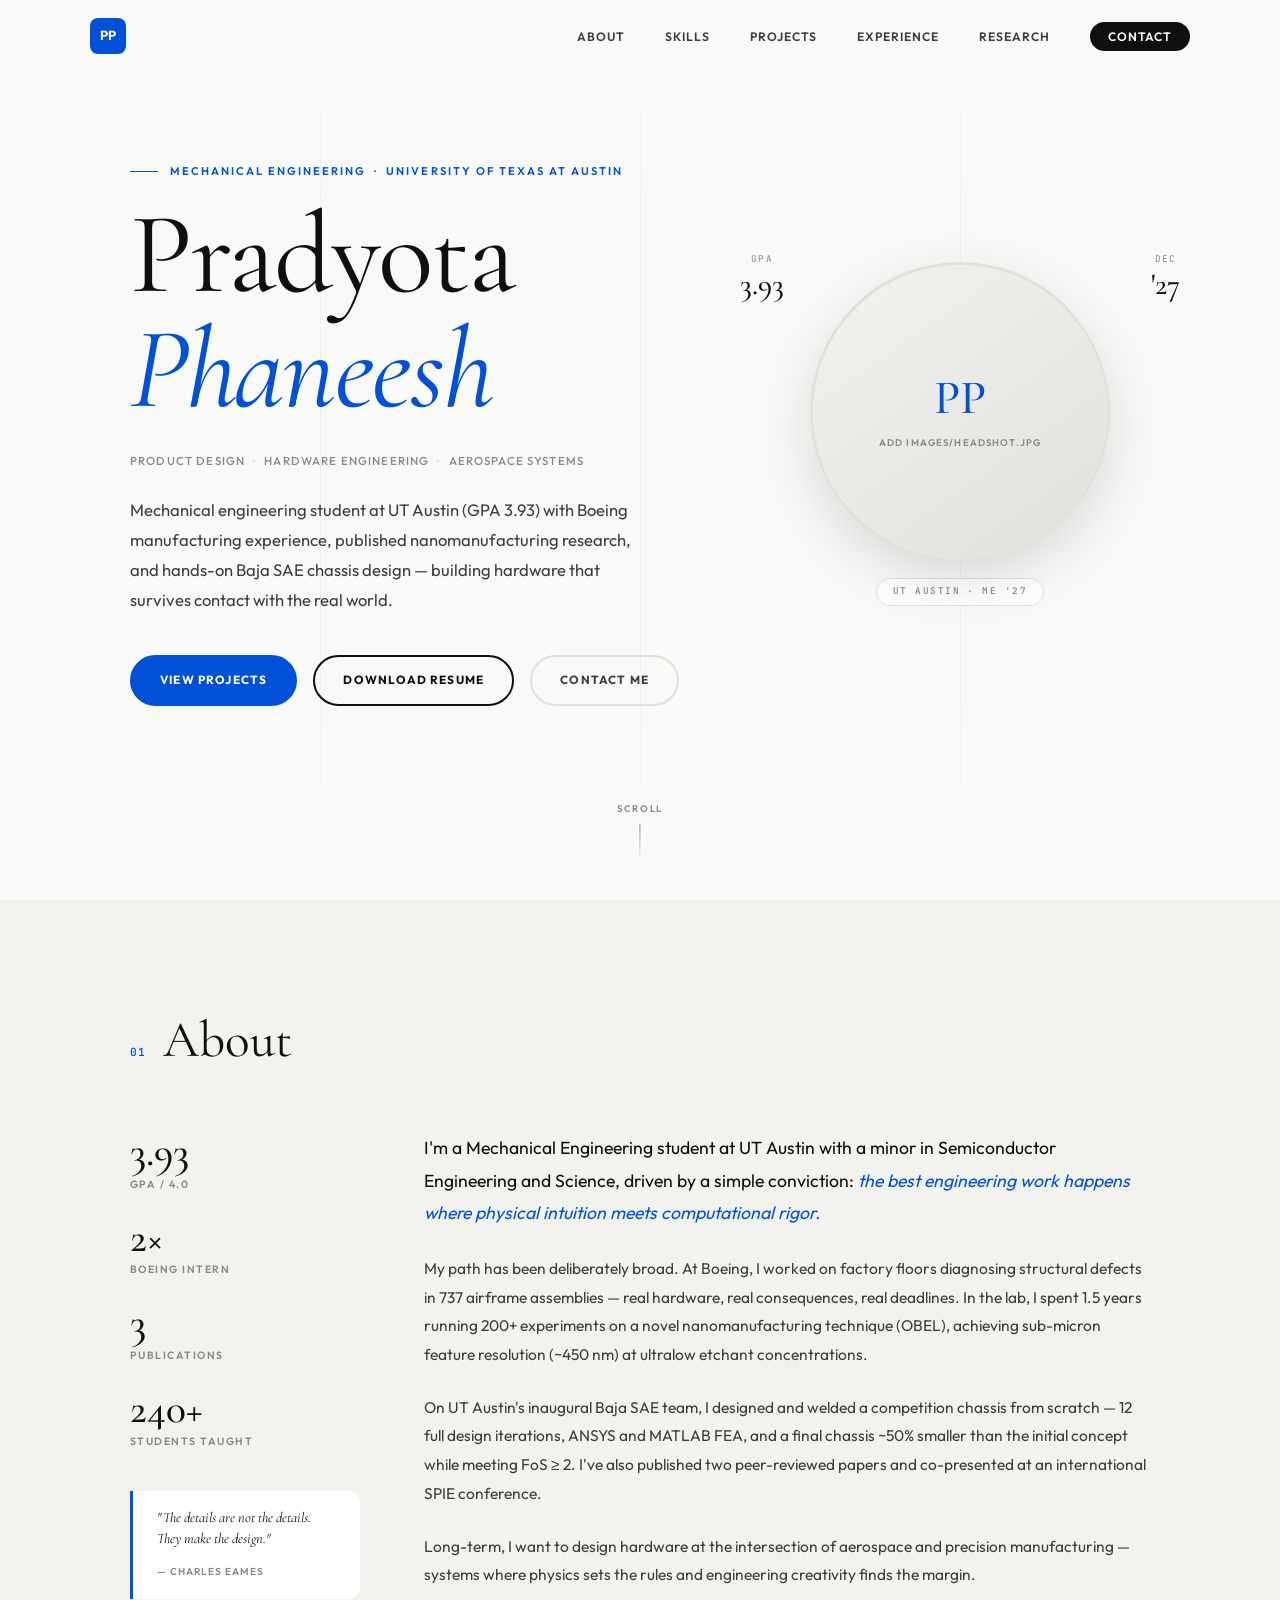
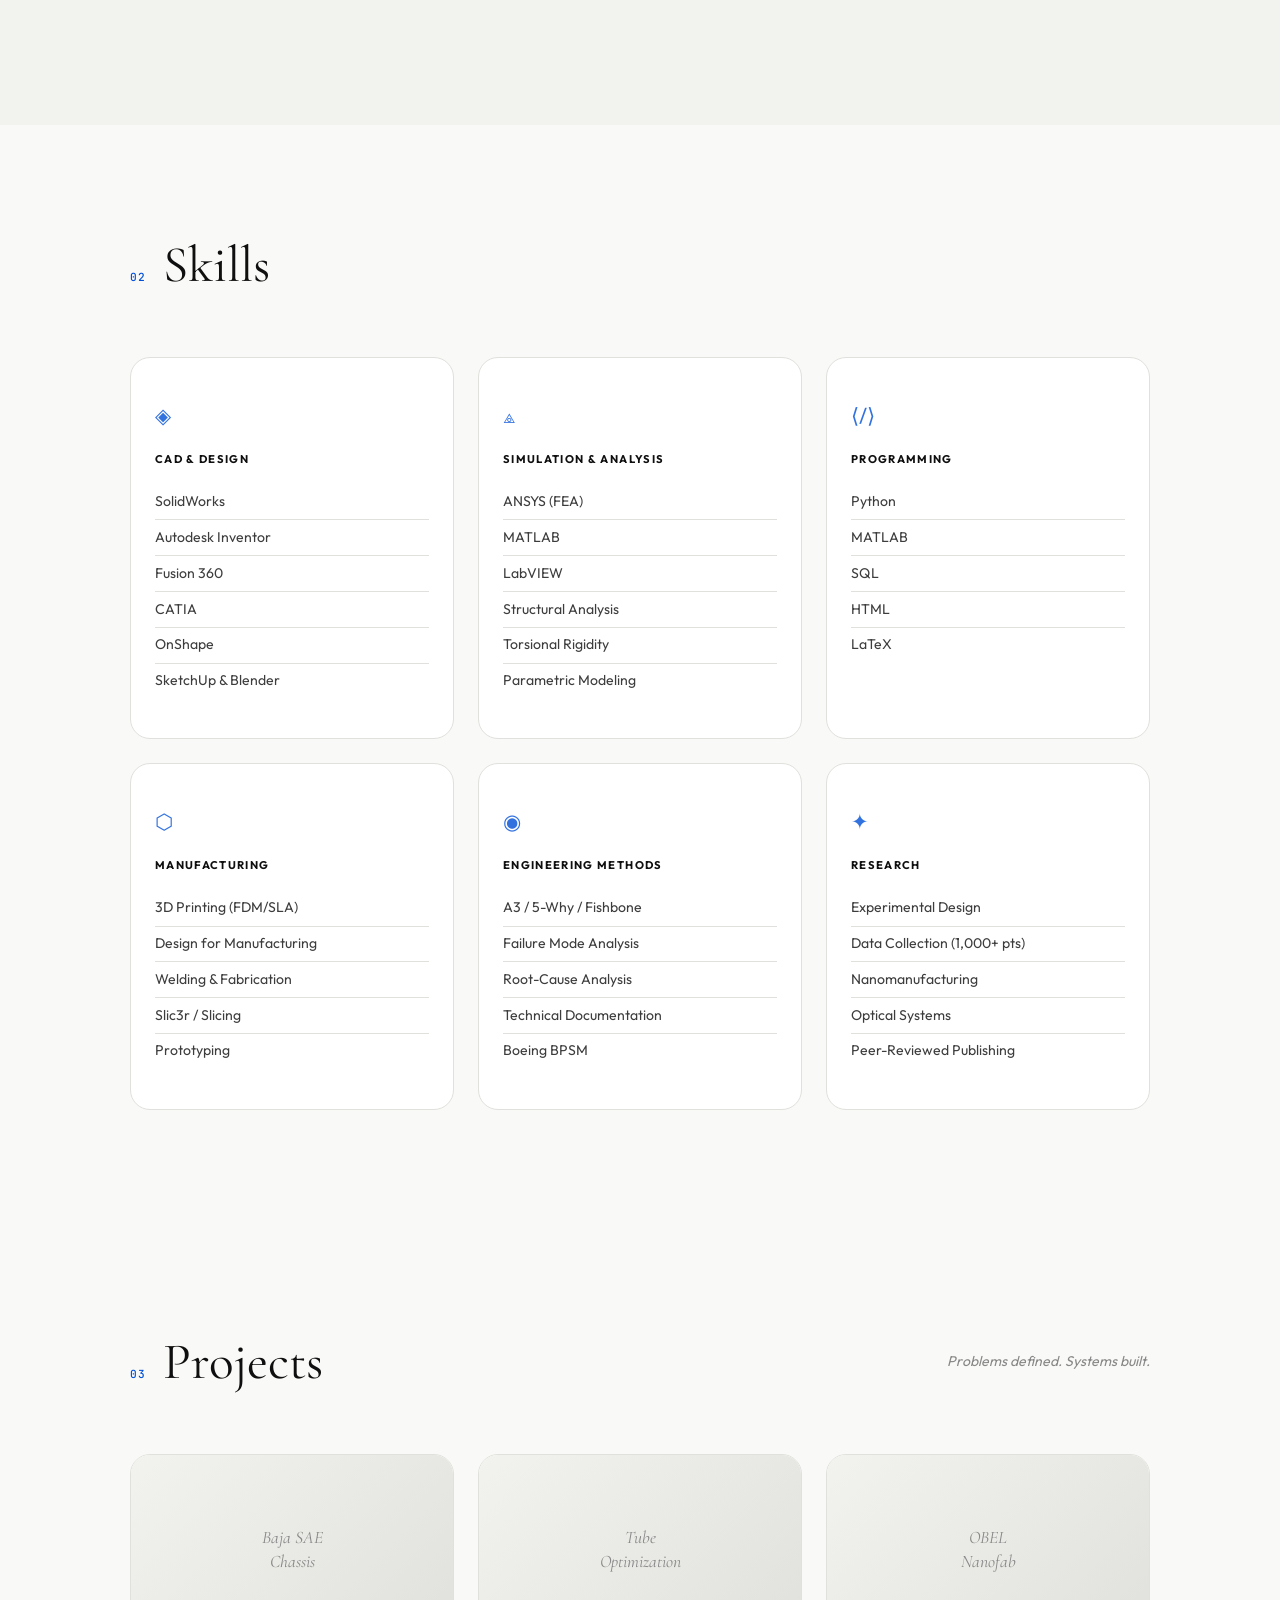
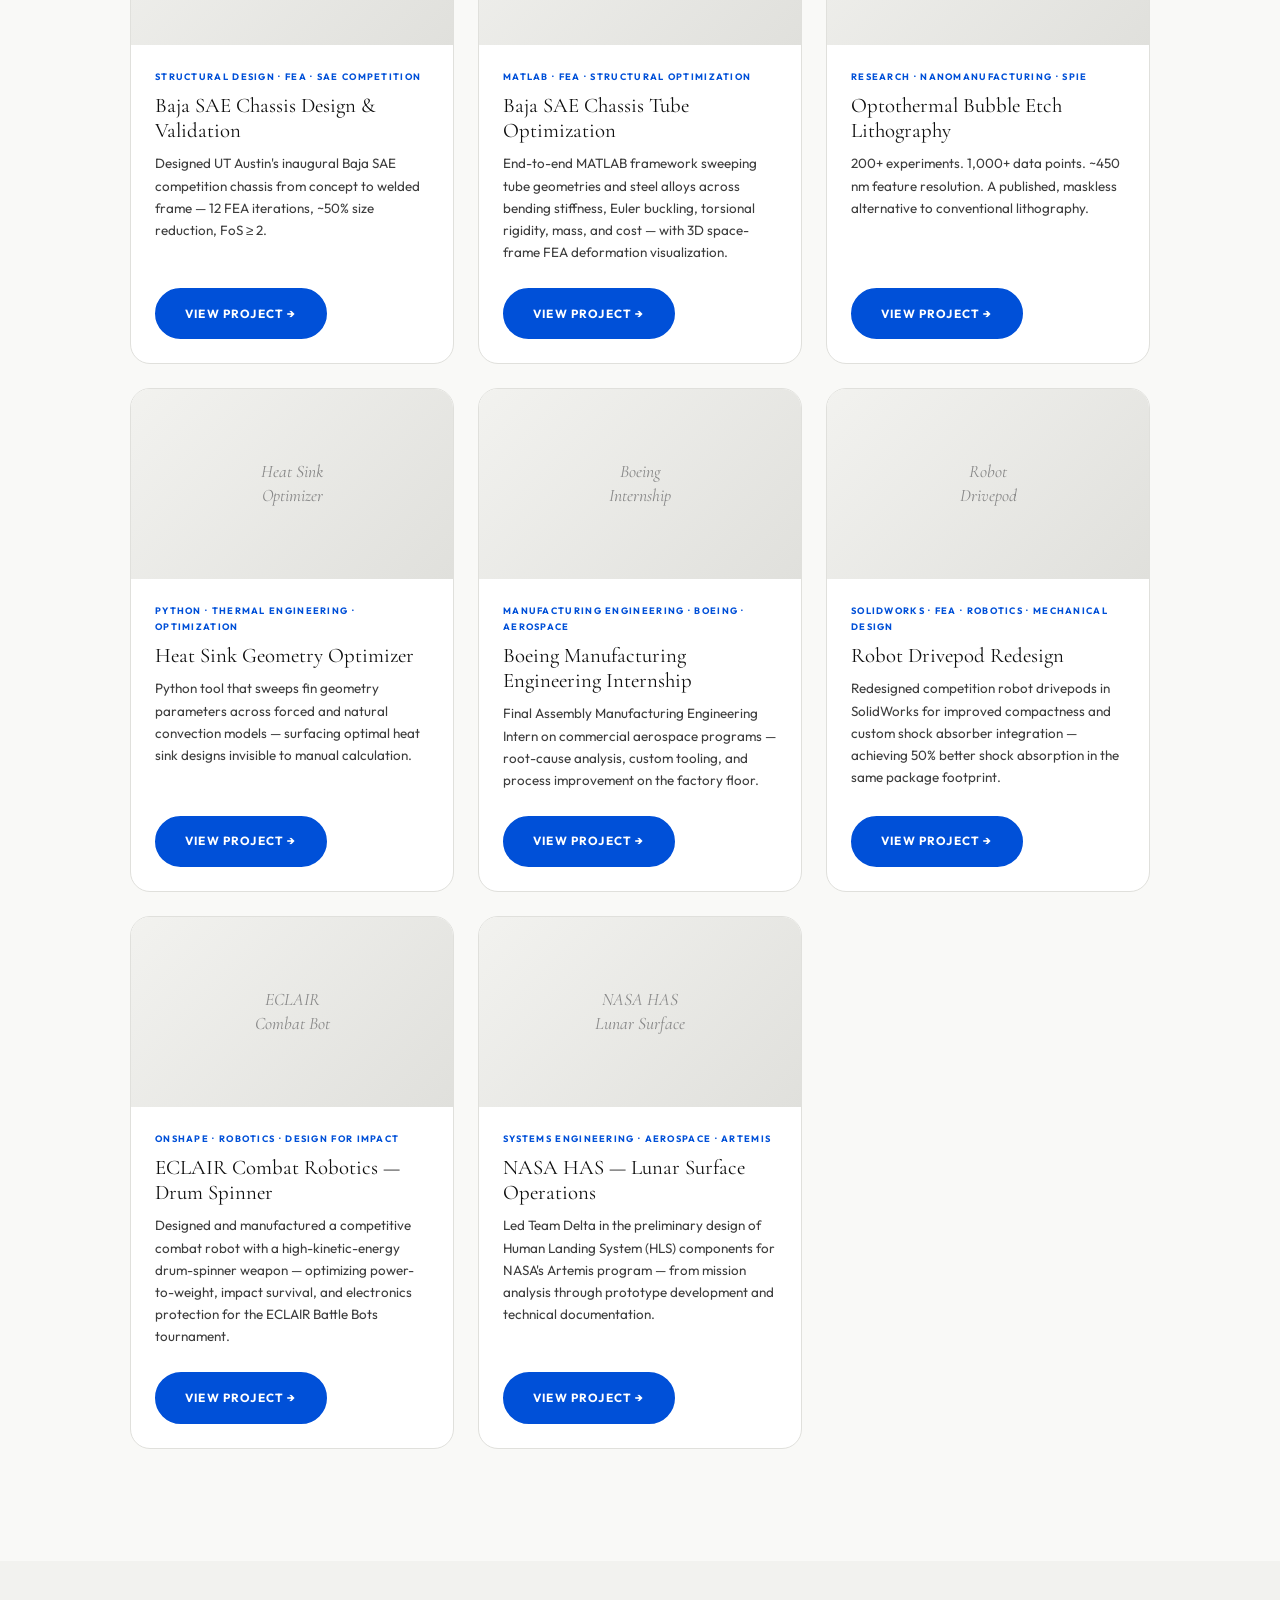
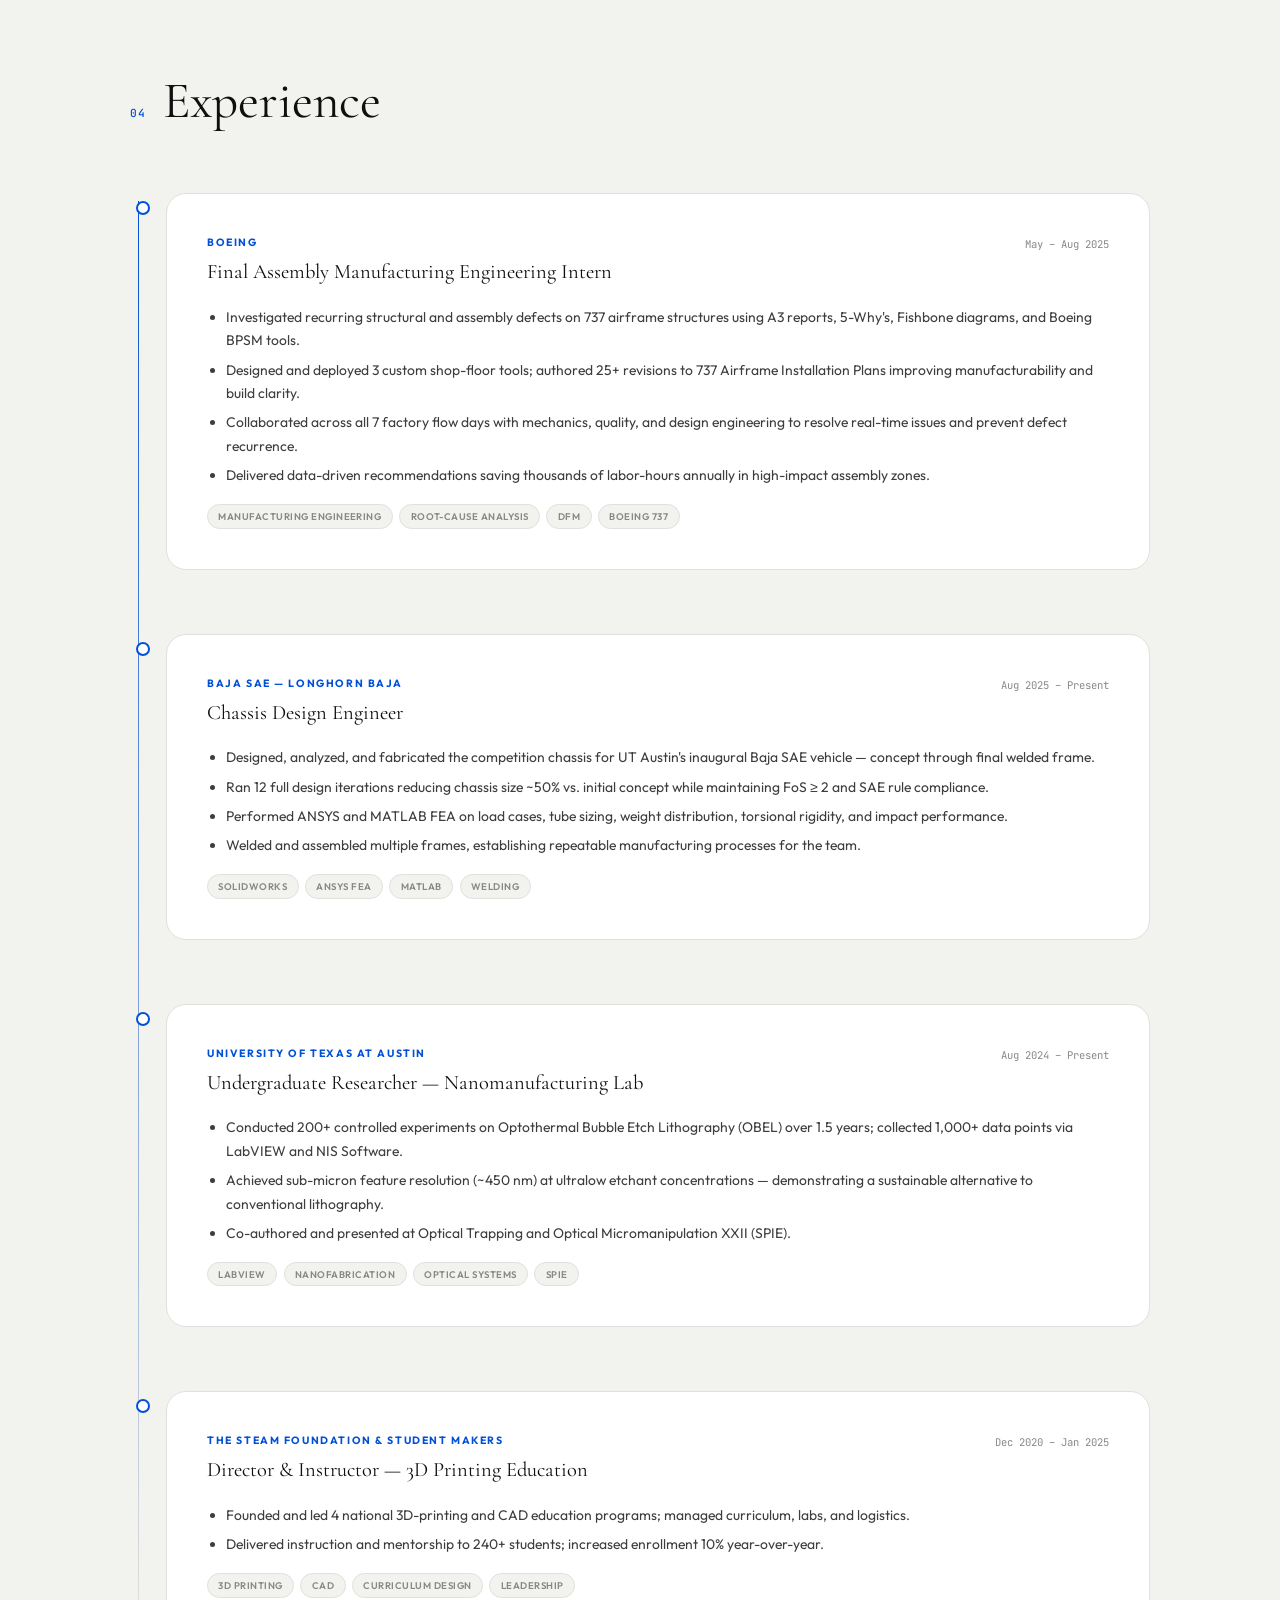
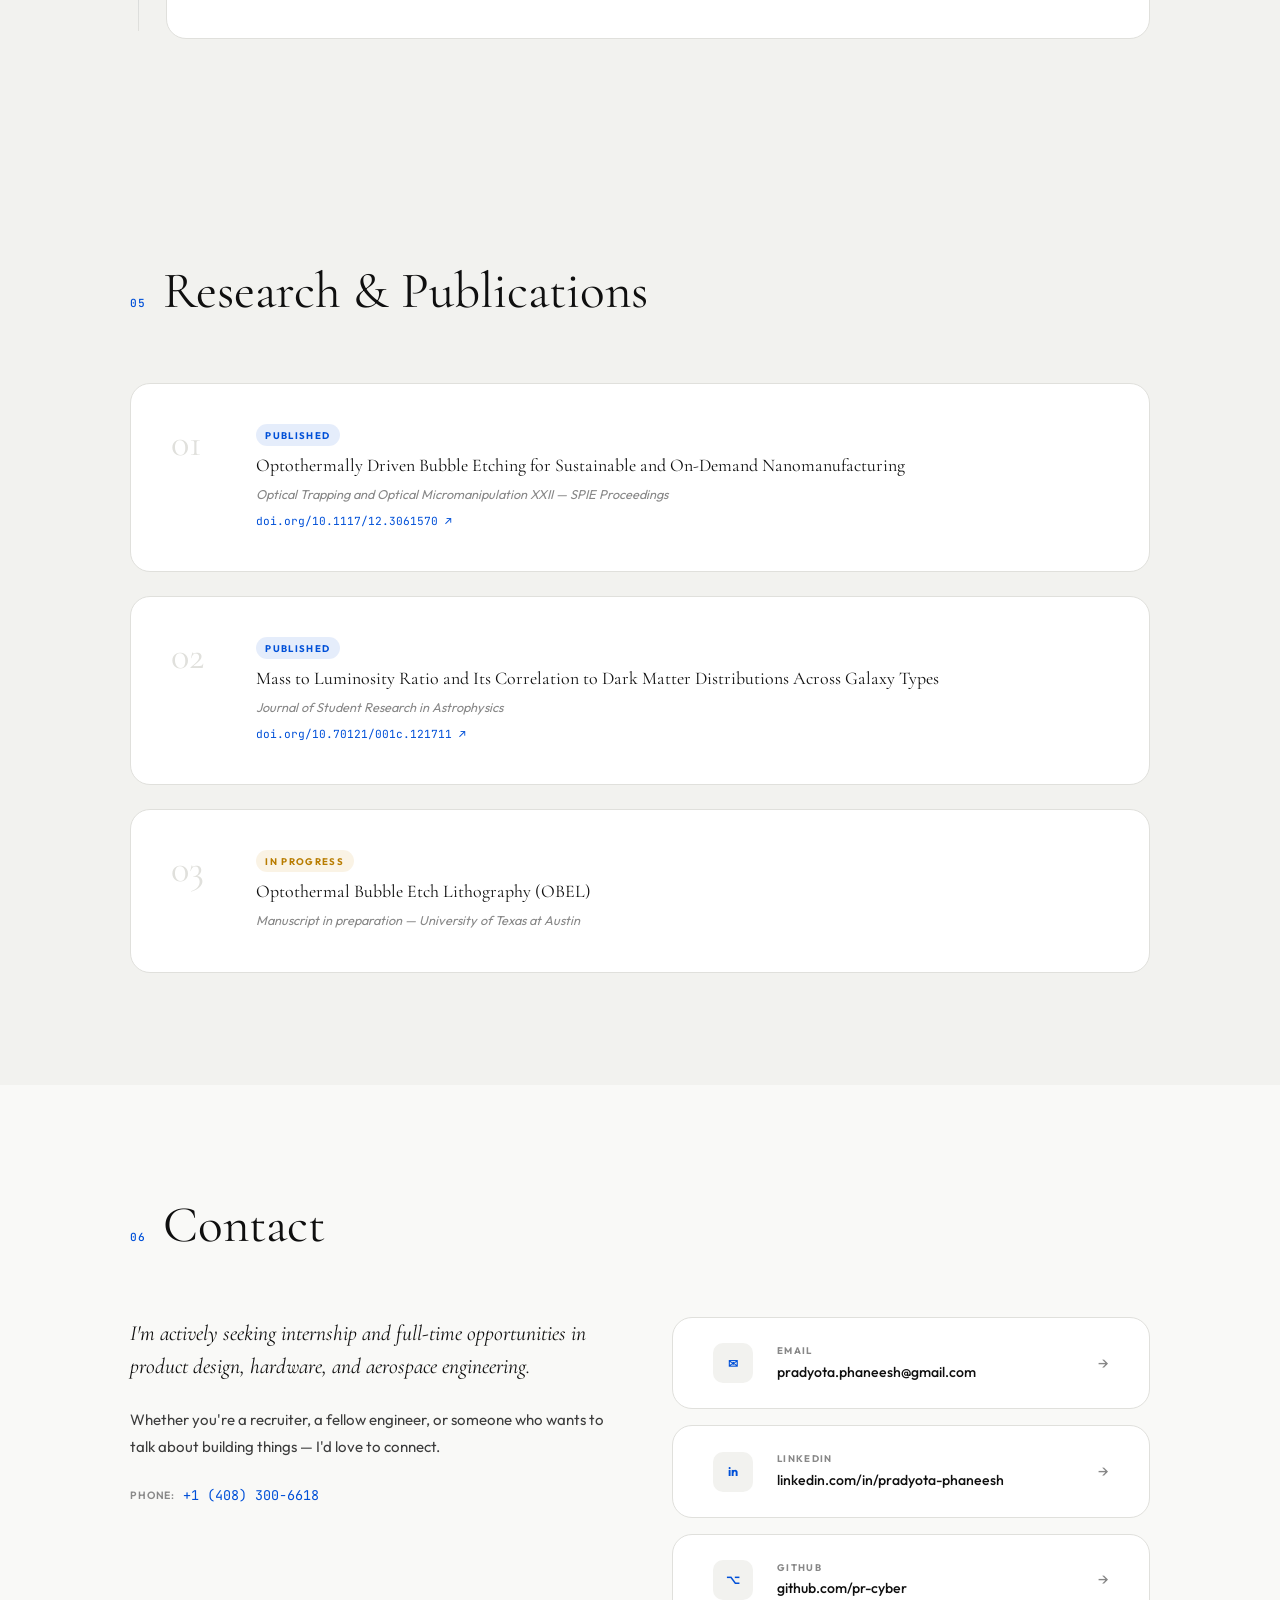
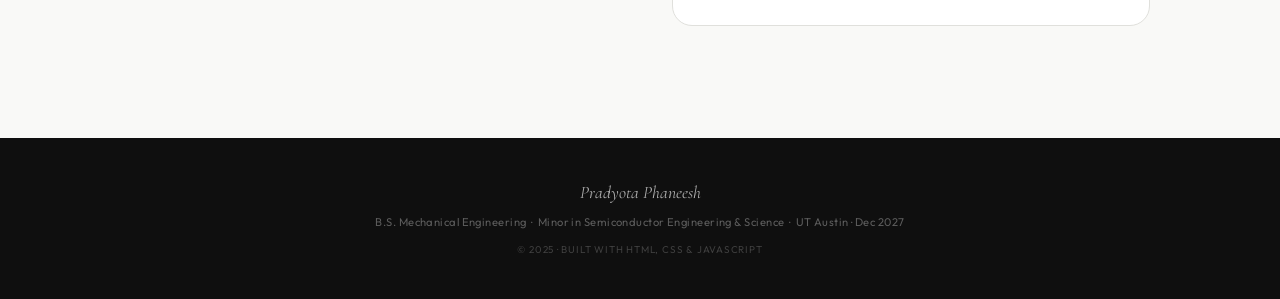
==== index.html @ 484ee4aa "Add files via upload" ====
<!DOCTYPE html>
<html lang="en">
<head>
  <meta charset="UTF-8" />
  <meta name="viewport" content="width=device-width, initial-scale=1.0" />
  <title>Pradyota Phaneesh — Mechanical Engineering</title>
  <meta name="description" content="Mechanical Engineering portfolio — UT Austin. Product Design, Aerospace, Hardware Engineering." />

  <link rel="preconnect" href="https://fonts.googleapis.com" />
  <link rel="preconnect" href="https://fonts.gstatic.com" crossorigin />
  <link href="https://fonts.googleapis.com/css2?family=Cormorant+Garamond:ital,wght@0,400;0,500;0,600;1,400;1,500&family=Outfit:wght@300;400;500;600;700&family=JetBrains+Mono:wght@400;500&display=swap" rel="stylesheet" />
  <link rel="stylesheet" href="style.css" />
</head>
<body>

  <!-- NAVIGATION BAR -->
  <nav class="navbar" id="navbar">
    <div class="nav-inner">
      <a href="#hero" class="nav-logo" aria-label="Back to top">PP</a>
      <ul class="nav-links">
        <li><a href="#about">About</a></li>
        <li><a href="#skills">Skills</a></li>
        <li><a href="#projects">Projects</a></li>
        <li><a href="#experience">Experience</a></li>
        <li><a href="#publications">Research</a></li>
        <li><a href="#contact" class="nav-cta">Contact</a></li>
      </ul>
      <button class="hamburger" id="hamburger" aria-label="Toggle menu" aria-expanded="false">
        <span></span><span></span><span></span>
      </button>
    </div>
  </nav>

  <div class="mobile-menu" id="mobileMenu">
    <a href="#about"        class="mobile-link">About</a>
    <a href="#skills"       class="mobile-link">Skills</a>
    <a href="#projects"     class="mobile-link">Projects</a>
    <a href="#experience"   class="mobile-link">Experience</a>
    <a href="#publications" class="mobile-link">Research</a>
    <a href="#contact"      class="mobile-link">Contact</a>
  </div>


  <!-- ══════════════════════════════════════════
       SECTION 1 — HERO
       Two-column layout: text left, headshot right
  ══════════════════════════════════════════ -->
  <section class="hero" id="hero">

    <div class="hero-bg-grid" aria-hidden="true">
      <div class="hg-line"></div>
      <div class="hg-line"></div>
      <div class="hg-line"></div>
    </div>

    <!-- Two-column hero layout wrapper -->
    <div class="hero-row reveal">

      <!-- LEFT: text content -->
      <div class="hero-content">
        <p class="hero-eyebrow">
          <span class="eyebrow-dash"></span>
          Mechanical Engineering &nbsp;·&nbsp; University of Texas at Austin
        </p>

        <h1 class="hero-name">
          Pradyota<br />
          <em>Phaneesh</em>
        </h1>

        <p class="hero-disciplines">
          <span>Product Design</span>
          <span class="hero-sep">·</span>
          <span>Hardware Engineering</span>
          <span class="hero-sep">·</span>
          <span>Aerospace Systems</span>
        </p>

        <p class="hero-summary">
          Mechanical engineering student at UT Austin (GPA 3.93) with Boeing
          manufacturing experience, published nanomanufacturing research, and
          hands-on Baja SAE chassis design — building hardware that survives
          contact with the real world.
        </p>

        <div class="hero-actions">
          <a href="#projects"  class="btn btn-primary">View Projects</a>
          <!-- ⚠️ Make sure your resume is at assets/resume.pdf -->
          <a href="assets/resume.pdf" download class="btn btn-outline">Download Resume</a>
          <a href="#contact"   class="btn btn-ghost">Contact Me</a>
        </div>
      </div><!-- end .hero-content -->

      <!-- RIGHT: headshot photo area -->
      <!--
        HOW TO ADD YOUR HEADSHOT:
        1. Create a folder called "Images" in your portfolio folder (if not already there)
        2. Add your headshot photo named "headshot.jpg"
        3. The image will appear here automatically
        4. If no image is present, the placeholder circle shows instead
      -->
      <div class="hero-photo-wrap">

        <!-- Floating stat tags — moved here next to the photo -->
        <div class="photo-float-tag photo-tag-tl" aria-hidden="true">
          <span class="ftag-label">GPA</span>
          <span class="ftag-val">3.93</span>
        </div>
        <div class="photo-float-tag photo-tag-tr" aria-hidden="true">
          <span class="ftag-label">Dec</span>
          <span class="ftag-val">'27</span>
        </div>

        <!-- Headshot circle -->
        <div class="hero-photo">
          <!-- ⚠️ IMAGE: Replace Images/headshot.jpg with your actual headshot photo -->
          <img
            src="Images/headshot.jpg"
            alt="Pradyota Phaneesh headshot"
            class="hero-photo-img"
            onerror="this.style.display='none'; this.nextElementSibling.style.display='flex';"
          />
          <!-- Placeholder shown when headshot is missing -->
          <div class="hero-photo-placeholder">
            <span class="php-initials">PP</span>
            <span class="php-hint">Add Images/headshot.jpg</span>
          </div>
        </div>

        <!-- Decorative corner label -->
        <div class="photo-corner-label" aria-hidden="true">
          UT Austin · ME '27
        </div>

      </div><!-- end .hero-photo-wrap -->

    </div><!-- end .hero-row -->

    <div class="hero-scroll" aria-hidden="true">
      <span>Scroll</span>
      <div class="scroll-line"></div>
    </div>
  </section>


  <!-- ══════════════════════════════════════════
       SECTION 2 — ABOUT
  ══════════════════════════════════════════ -->
  <section class="about" id="about">
    <div class="container">

      <div class="section-label reveal">
        <span class="lbl-num">01</span>
        <h2 class="lbl-title">About</h2>
      </div>

      <div class="about-grid">

        <aside class="about-aside reveal">
          <div class="stat-card">
            <span class="stat-big">3.93</span>
            <span class="stat-sub">GPA / 4.0</span>
          </div>
          <div class="stat-card">
            <span class="stat-big">2×</span>
            <span class="stat-sub">Boeing Intern</span>
          </div>
          <div class="stat-card">
            <span class="stat-big">3</span>
            <span class="stat-sub">Publications</span>
          </div>
          <div class="stat-card">
            <span class="stat-big">240+</span>
            <span class="stat-sub">Students Taught</span>
          </div>
          <blockquote class="about-quote">
            <p>"The details are not the details. They make the design."</p>
            <cite>— Charles Eames</cite>
          </blockquote>
        </aside>

        <div class="about-body reveal">
          <p class="about-lead">
            I'm a Mechanical Engineering student at UT Austin with a minor in
            Semiconductor Engineering and Science, driven by a simple conviction:
            <em>the best engineering work happens where physical intuition meets
            computational rigor.</em>
          </p>
          <p>
            My path has been deliberately broad. At Boeing, I worked on factory
            floors diagnosing structural defects in 737 airframe assemblies —
            real hardware, real consequences, real deadlines. In the lab, I
            spent 1.5 years running 200+ experiments on a novel nanomanufacturing
            technique (OBEL), achieving sub-micron feature resolution (~450 nm)
            at ultralow etchant concentrations.
          </p>
          <p>
            On UT Austin's inaugural Baja SAE team, I designed and welded a
            competition chassis from scratch — 12 full design iterations, ANSYS
            and MATLAB FEA, and a final chassis ~50% smaller than the initial
            concept while meeting FoS ≥ 2. I've also published two peer-reviewed
            papers and co-presented at an international SPIE conference.
          </p>
          <p>
            Long-term, I want to design hardware at the intersection of aerospace
            and precision manufacturing — systems where physics sets the rules and
            engineering creativity finds the margin.
          </p>
        </div>

      </div>
    </div>
  </section>


  <!-- ══════════════════════════════════════════
       SECTION 3 — SKILLS
  ══════════════════════════════════════════ -->
  <section class="skills" id="skills">
    <div class="container">

      <div class="section-label reveal">
        <span class="lbl-num">02</span>
        <h2 class="lbl-title">Skills</h2>
      </div>

      <div class="skills-grid">

        <div class="skill-card reveal">
          <div class="sk-icon">◈</div>
          <h3 class="sk-heading">CAD &amp; Design</h3>
          <ul class="sk-list">
            <li>SolidWorks</li>
            <li>Autodesk Inventor</li>
            <li>Fusion 360</li>
            <li>CATIA</li>
            <li>OnShape</li>
            <li>SketchUp &amp; Blender</li>
          </ul>
        </div>

        <div class="skill-card reveal">
          <div class="sk-icon">⟁</div>
          <h3 class="sk-heading">Simulation &amp; Analysis</h3>
          <ul class="sk-list">
            <li>ANSYS (FEA)</li>
            <li>MATLAB</li>
            <li>LabVIEW</li>
            <li>Structural Analysis</li>
            <li>Torsional Rigidity</li>
            <li>Parametric Modeling</li>
          </ul>
        </div>

        <div class="skill-card reveal">
          <div class="sk-icon">⟨/⟩</div>
          <h3 class="sk-heading">Programming</h3>
          <ul class="sk-list">
            <li>Python</li>
            <li>MATLAB</li>
            <li>SQL</li>
            <li>HTML</li>
            <li>LaTeX</li>
          </ul>
        </div>

        <div class="skill-card reveal">
          <div class="sk-icon">⬡</div>
          <h3 class="sk-heading">Manufacturing</h3>
          <ul class="sk-list">
            <li>3D Printing (FDM/SLA)</li>
            <li>Design for Manufacturing</li>
            <li>Welding &amp; Fabrication</li>
            <li>Slic3r / Slicing</li>
            <li>Prototyping</li>
          </ul>
        </div>

        <div class="skill-card reveal">
          <div class="sk-icon">◉</div>
          <h3 class="sk-heading">Engineering Methods</h3>
          <ul class="sk-list">
            <li>A3 / 5-Why / Fishbone</li>
            <li>Failure Mode Analysis</li>
            <li>Root-Cause Analysis</li>
            <li>Technical Documentation</li>
            <li>Boeing BPSM</li>
          </ul>
        </div>

        <div class="skill-card reveal">
          <div class="sk-icon">✦</div>
          <h3 class="sk-heading">Research</h3>
          <ul class="sk-list">
            <li>Experimental Design</li>
            <li>Data Collection (1,000+ pts)</li>
            <li>Nanomanufacturing</li>
            <li>Optical Systems</li>
            <li>Peer-Reviewed Publishing</li>
          </ul>
        </div>

      </div>
    </div>
  </section>


  <!-- ══════════════════════════════════════════
       SECTION 4 — PROJECTS

       HOW TO ADD A NEW PROJECT CARD:
       1. Copy one <article class="proj-card"> block below
       2. Update the title, description, tag, and button href
       3. Add your cover image at the path shown in the comment
       4. Create a matching project-yourname.html in the projects/ folder
  ══════════════════════════════════════════ -->
  <section class="projects" id="projects">
    <div class="container">

      <div class="section-label reveal">
        <span class="lbl-num">03</span>
        <h2 class="lbl-title">Projects</h2>
        <p class="lbl-sub">Problems defined. Systems built.</p>
      </div>

      <div class="proj-grid">

        <!-- ══ CARD 1: BAJA SAE CHASSIS DESIGN ══ -->
        <article class="proj-card reveal">
          <!-- ⚠️ IMAGE: Put your photo at Images/baja/cover.jpg -->
          <div class="pc-img-wrap">
            <img src="Images/baja/cover.jpg" alt="Baja SAE Competition Chassis" class="pc-img"
              onerror="this.style.display='none'; this.nextElementSibling.style.display='flex';" />
            <div class="pc-placeholder"><span>Baja SAE<br/>Chassis</span></div>
          </div>
          <div class="pc-body">
            <span class="pc-tag">Structural Design · FEA · SAE Competition</span>
            <h3 class="pc-title">Baja SAE Chassis Design &amp; Validation</h3>
            <p class="pc-blurb">
              Designed UT Austin's inaugural Baja SAE competition chassis from
              concept to welded frame — 12 FEA iterations, ~50% size reduction, FoS ≥ 2.
            </p>
            <a href="projects/project-baja.html" class="btn btn-primary pc-btn">View Project →</a>
          </div>
        </article>

        <!-- ══ CARD 2: BAJA SAE TUBE OPTIMIZATION (MATLAB) ══ -->
        <article class="proj-card reveal">
          <!-- ⚠️ IMAGE: Put your photo at Images/baja-tube/cover.jpg -->
          <div class="pc-img-wrap">
            <img src="Images/baja-tube/cover.jpg" alt="Baja SAE Chassis Tube Optimization" class="pc-img"
              onerror="this.style.display='none'; this.nextElementSibling.style.display='flex';" />
            <div class="pc-placeholder"><span>Tube<br/>Optimization</span></div>
          </div>
          <div class="pc-body">
            <span class="pc-tag">MATLAB · FEA · Structural Optimization</span>
            <h3 class="pc-title">Baja SAE Chassis Tube Optimization</h3>
            <p class="pc-blurb">
              End-to-end MATLAB framework sweeping tube geometries and steel alloys
              across bending stiffness, Euler buckling, torsional rigidity, mass, and cost —
              with 3D space-frame FEA deformation visualization.
            </p>
            <a href="projects/project-baja-tube.html" class="btn btn-primary pc-btn">View Project →</a>
          </div>
        </article>

        <!-- ══ CARD 3: OBEL RESEARCH ══ -->
        <article class="proj-card reveal">
          <!-- ⚠️ IMAGE: Put your photo at Images/obel/cover.jpg -->
          <div class="pc-img-wrap">
            <img src="Images/obel/cover.jpg" alt="Optothermal Bubble Etch Lithography" class="pc-img"
              onerror="this.style.display='none'; this.nextElementSibling.style.display='flex';" />
            <div class="pc-placeholder"><span>OBEL<br/>Nanofab</span></div>
          </div>
          <div class="pc-body">
            <span class="pc-tag">Research · Nanomanufacturing · SPIE</span>
            <h3 class="pc-title">Optothermal Bubble Etch Lithography</h3>
            <p class="pc-blurb">
              200+ experiments. 1,000+ data points. ~450 nm feature resolution.
              A published, maskless alternative to conventional lithography.
            </p>
            <a href="projects/project-obel.html" class="btn btn-primary pc-btn">View Project →</a>
          </div>
        </article>

        <!-- ══ CARD 4: HEAT SINK OPTIMIZER (replaces Airfoil Tool) ══ -->
        <article class="proj-card reveal">
          <!-- ⚠️ IMAGE: Put your photo at Images/heatsink/cover.jpg -->
          <div class="pc-img-wrap">
            <img src="Images/heatsink/cover.jpg" alt="Heat Sink Optimizer" class="pc-img"
              onerror="this.style.display='none'; this.nextElementSibling.style.display='flex';" />
            <div class="pc-placeholder"><span>Heat Sink<br/>Optimizer</span></div>
          </div>
          <div class="pc-body">
            <span class="pc-tag">Python · Thermal Engineering · Optimization</span>
            <h3 class="pc-title">Heat Sink Geometry Optimizer</h3>
            <p class="pc-blurb">
              Python tool that sweeps fin geometry parameters across forced and natural
              convection models — surfacing optimal heat sink designs invisible to manual calculation.
            </p>
            <a href="projects/project-heatsink.html" class="btn btn-primary pc-btn">View Project →</a>
          </div>
        </article>

        <!-- ══ CARD 5: BOEING (high-level, no details disclosed) ══ -->
        <article class="proj-card reveal">
          <!-- ⚠️ IMAGE: Put your photo at Images/boeing/cover.jpg -->
          <div class="pc-img-wrap">
            <img src="Images/boeing/cover.jpg" alt="Boeing Manufacturing Engineering Internship" class="pc-img"
              onerror="this.style.display='none'; this.nextElementSibling.style.display='flex';" />
            <div class="pc-placeholder"><span>Boeing<br/>Internship</span></div>
          </div>
          <div class="pc-body">
            <span class="pc-tag">Manufacturing Engineering · Boeing · Aerospace</span>
            <h3 class="pc-title">Boeing Manufacturing Engineering Internship</h3>
            <p class="pc-blurb">
              Final Assembly Manufacturing Engineering Intern on commercial aerospace
              programs — root-cause analysis, custom tooling, and process improvement
              on the factory floor.
            </p>
            <a href="projects/project-boeing.html" class="btn btn-primary pc-btn">View Project →</a>
          </div>
        </article>

        <!-- ══ CARD 6: ROBOT DRIVEPOD REDESIGN ══ -->
        <article class="proj-card reveal">
          <!-- ⚠️ IMAGE: Put your photo at Images/drivepod/cover.jpg -->
          <div class="pc-img-wrap">
            <img src="Images/drivepod/cover.jpg" alt="Robot Drivepod Redesign" class="pc-img"
              onerror="this.style.display='none'; this.nextElementSibling.style.display='flex';" />
            <div class="pc-placeholder"><span>Robot<br/>Drivepod</span></div>
          </div>
          <div class="pc-body">
            <span class="pc-tag">SolidWorks · FEA · Robotics · Mechanical Design</span>
            <h3 class="pc-title">Robot Drivepod Redesign</h3>
            <p class="pc-blurb">
              Redesigned competition robot drivepods in SolidWorks for improved compactness
              and custom shock absorber integration — achieving 50% better shock absorption
              in the same package footprint.
            </p>
            <a href="projects/project-drivepod.html" class="btn btn-primary pc-btn">View Project →</a>
          </div>
        </article>

        <!-- ══ CARD 7: ECLAIR COMBAT ROBOTICS ══ -->
        <article class="proj-card reveal">
          <!-- ⚠️ IMAGE: Put your photo at Images/eclair/cover.jpg -->
          <div class="pc-img-wrap">
            <img src="Images/eclair/cover.jpg" alt="ECLAIR Combat Robotics Drum Spinner" class="pc-img"
              onerror="this.style.display='none'; this.nextElementSibling.style.display='flex';" />
            <div class="pc-placeholder"><span>ECLAIR<br/>Combat Bot</span></div>
          </div>
          <div class="pc-body">
            <span class="pc-tag">OnShape · Robotics · Design for Impact</span>
            <h3 class="pc-title">ECLAIR Combat Robotics — Drum Spinner</h3>
            <p class="pc-blurb">
              Designed and manufactured a competitive combat robot with a high-kinetic-energy
              drum-spinner weapon — optimizing power-to-weight, impact survival, and
              electronics protection for the ECLAIR Battle Bots tournament.
            </p>
            <a href="projects/project-eclair.html" class="btn btn-primary pc-btn">View Project →</a>
          </div>
        </article>

        <!-- ══ CARD 8: NASA HAS — LUNAR SURFACE ══ -->
        <article class="proj-card reveal">
          <!-- ⚠️ IMAGE: Put your photo at Images/nasa/cover.jpg -->
          <div class="pc-img-wrap">
            <img src="Images/nasa/cover.jpg" alt="NASA HAS Lunar Surface Operations" class="pc-img"
              onerror="this.style.display='none'; this.nextElementSibling.style.display='flex';" />
            <div class="pc-placeholder"><span>NASA HAS<br/>Lunar Surface</span></div>
          </div>
          <div class="pc-body">
            <span class="pc-tag">Systems Engineering · Aerospace · Artemis</span>
            <h3 class="pc-title">NASA HAS — Lunar Surface Operations</h3>
            <p class="pc-blurb">
              Led Team Delta in the preliminary design of Human Landing System (HLS)
              components for NASA's Artemis program — from mission analysis through
              prototype development and technical documentation.
            </p>
            <a href="projects/project-nasa.html" class="btn btn-primary pc-btn">View Project →</a>
          </div>
        </article>

      </div><!-- end .proj-grid -->
    </div>
  </section>


  <!-- ══════════════════════════════════════════
       SECTION 5 — EXPERIENCE
  ══════════════════════════════════════════ -->
  <section class="experience" id="experience">
    <div class="container">

      <div class="section-label reveal">
        <span class="lbl-num">04</span>
        <h2 class="lbl-title">Experience</h2>
      </div>

      <div class="timeline">

        <div class="tl-item reveal">
          <div class="tl-dot"></div>
          <div class="tl-card">
            <div class="tl-head">
              <div class="tl-head-left">
                <span class="tl-company">Boeing</span>
                <h3 class="tl-role">Final Assembly Manufacturing Engineering Intern</h3>
              </div>
              <span class="tl-date">May – Aug 2025</span>
            </div>
            <ul class="tl-bullets">
              <li>Investigated recurring structural and assembly defects on 737 airframe structures using A3 reports, 5-Why's, Fishbone diagrams, and Boeing BPSM tools.</li>
              <li>Designed and deployed 3 custom shop-floor tools; authored 25+ revisions to 737 Airframe Installation Plans improving manufacturability and build clarity.</li>
              <li>Collaborated across all 7 factory flow days with mechanics, quality, and design engineering to resolve real-time issues and prevent defect recurrence.</li>
              <li>Delivered data-driven recommendations saving thousands of labor-hours annually in high-impact assembly zones.</li>
            </ul>
            <div class="tl-tags">
              <span>Manufacturing Engineering</span><span>Root-Cause Analysis</span><span>DFM</span><span>Boeing 737</span>
            </div>
          </div>
        </div>

        <div class="tl-item reveal">
          <div class="tl-dot"></div>
          <div class="tl-card">
            <div class="tl-head">
              <div class="tl-head-left">
                <span class="tl-company">Baja SAE — Longhorn Baja</span>
                <h3 class="tl-role">Chassis Design Engineer</h3>
              </div>
              <span class="tl-date">Aug 2025 – Present</span>
            </div>
            <ul class="tl-bullets">
              <li>Designed, analyzed, and fabricated the competition chassis for UT Austin's inaugural Baja SAE vehicle — concept through final welded frame.</li>
              <li>Ran 12 full design iterations reducing chassis size ~50% vs. initial concept while maintaining FoS ≥ 2 and SAE rule compliance.</li>
              <li>Performed ANSYS and MATLAB FEA on load cases, tube sizing, weight distribution, torsional rigidity, and impact performance.</li>
              <li>Welded and assembled multiple frames, establishing repeatable manufacturing processes for the team.</li>
            </ul>
            <div class="tl-tags">
              <span>SolidWorks</span><span>ANSYS FEA</span><span>MATLAB</span><span>Welding</span>
            </div>
          </div>
        </div>

        <div class="tl-item reveal">
          <div class="tl-dot"></div>
          <div class="tl-card">
            <div class="tl-head">
              <div class="tl-head-left">
                <span class="tl-company">University of Texas at Austin</span>
                <h3 class="tl-role">Undergraduate Researcher — Nanomanufacturing Lab</h3>
              </div>
              <span class="tl-date">Aug 2024 – Present</span>
            </div>
            <ul class="tl-bullets">
              <li>Conducted 200+ controlled experiments on Optothermal Bubble Etch Lithography (OBEL) over 1.5 years; collected 1,000+ data points via LabVIEW and NIS Software.</li>
              <li>Achieved sub-micron feature resolution (~450 nm) at ultralow etchant concentrations — demonstrating a sustainable alternative to conventional lithography.</li>
              <li>Co-authored and presented at Optical Trapping and Optical Micromanipulation XXII (SPIE).</li>
            </ul>
            <div class="tl-tags">
              <span>LabVIEW</span><span>Nanofabrication</span><span>Optical Systems</span><span>SPIE</span>
            </div>
          </div>
        </div>

        <div class="tl-item reveal">
          <div class="tl-dot"></div>
          <div class="tl-card">
            <div class="tl-head">
              <div class="tl-head-left">
                <span class="tl-company">The STEAM Foundation &amp; Student Makers</span>
                <h3 class="tl-role">Director &amp; Instructor — 3D Printing Education</h3>
              </div>
              <span class="tl-date">Dec 2020 – Jan 2025</span>
            </div>
            <ul class="tl-bullets">
              <li>Founded and led 4 national 3D-printing and CAD education programs; managed curriculum, labs, and logistics.</li>
              <li>Delivered instruction and mentorship to 240+ students; increased enrollment 10% year-over-year.</li>
            </ul>
            <div class="tl-tags">
              <span>3D Printing</span><span>CAD</span><span>Curriculum Design</span><span>Leadership</span>
            </div>
          </div>
        </div>

      </div>
    </div>
  </section>


  <!-- ══════════════════════════════════════════
       SECTION 6 — PUBLICATIONS
  ══════════════════════════════════════════ -->
  <section class="publications" id="publications">
    <div class="container">

      <div class="section-label reveal">
        <span class="lbl-num">05</span>
        <h2 class="lbl-title">Research &amp; Publications</h2>
      </div>

      <div class="pub-list">

        <div class="pub-item reveal">
          <div class="pub-num">01</div>
          <div class="pub-body">
            <span class="pub-badge pub-done">Published</span>
            <h3 class="pub-title">Optothermally Driven Bubble Etching for Sustainable and On-Demand Nanomanufacturing</h3>
            <p class="pub-venue">Optical Trapping and Optical Micromanipulation XXII — SPIE Proceedings</p>
            <a href="https://doi.org/10.1117/12.3061570" class="pub-doi" target="_blank" rel="noopener">doi.org/10.1117/12.3061570 ↗</a>
          </div>
        </div>

        <div class="pub-item reveal">
          <div class="pub-num">02</div>
          <div class="pub-body">
            <span class="pub-badge pub-done">Published</span>
            <h3 class="pub-title">Mass to Luminosity Ratio and Its Correlation to Dark Matter Distributions Across Galaxy Types</h3>
            <p class="pub-venue">Journal of Student Research in Astrophysics</p>
            <a href="https://doi.org/10.70121/001c.121711" class="pub-doi" target="_blank" rel="noopener">doi.org/10.70121/001c.121711 ↗</a>
          </div>
        </div>

        <div class="pub-item reveal">
          <div class="pub-num">03</div>
          <div class="pub-body">
            <span class="pub-badge pub-wip">In Progress</span>
            <h3 class="pub-title">Optothermal Bubble Etch Lithography (OBEL)</h3>
            <p class="pub-venue">Manuscript in preparation — University of Texas at Austin</p>
          </div>
        </div>

      </div>
    </div>
  </section>


  <!-- ══════════════════════════════════════════
       SECTION 7 — CONTACT
  ══════════════════════════════════════════ -->
  <section class="contact" id="contact">
    <div class="container">

      <div class="section-label reveal">
        <span class="lbl-num">06</span>
        <h2 class="lbl-title">Contact</h2>
      </div>

      <div class="contact-grid">

        <div class="contact-intro reveal">
          <p class="contact-lead">
            I'm actively seeking internship and full-time opportunities in
            product design, hardware, and aerospace engineering.
          </p>
          <p class="contact-body">
            Whether you're a recruiter, a fellow engineer, or someone who wants
            to talk about building things — I'd love to connect.
          </p>
          <p class="contact-phone">
            <span>Phone:</span>
            <a href="tel:+14083006618">+1 (408) 300-6618</a>
          </p>
        </div>

        <div class="contact-cards reveal">

          <a href="mailto:pradyota.phaneesh@gmail.com" class="cc">
            <div class="cc-icon">✉</div>
            <div class="cc-text">
              <span class="cc-lbl">Email</span>
              <span class="cc-val">pradyota.phaneesh@gmail.com</span>
            </div>
            <span class="cc-arrow">→</span>
          </a>

          <a href="https://linkedin.com/in/pradyota-phaneesh" class="cc" target="_blank" rel="noopener">
            <div class="cc-icon">in</div>
            <div class="cc-text">
              <span class="cc-lbl">LinkedIn</span>
              <span class="cc-val">linkedin.com/in/pradyota-phaneesh</span>
            </div>
            <span class="cc-arrow">→</span>
          </a>

          <a href="https://github.com/pr-cyber" class="cc" target="_blank" rel="noopener">
            <div class="cc-icon">⌥</div>
            <div class="cc-text">
              <span class="cc-lbl">GitHub</span>
              <span class="cc-val">github.com/pr-cyber</span>
            </div>
            <span class="cc-arrow">→</span>
          </a>

        </div>
      </div>
    </div>
  </section>


  <!-- FOOTER -->
  <footer class="footer">
    <div class="container footer-inner">
      <p class="footer-name">Pradyota Phaneesh</p>
      <p class="footer-meta">
        B.S. Mechanical Engineering &nbsp;·&nbsp;
        Minor in Semiconductor Engineering &amp; Science &nbsp;·&nbsp;
        UT Austin · Dec 2027
      </p>
      <p class="footer-copy">© 2025 · Built with HTML, CSS &amp; JavaScript</p>
    </div>
  </footer>

  <div class="lightbox" id="lightbox" role="dialog" aria-modal="true" aria-label="Image viewer">
    <button class="lb-close" id="lbClose" aria-label="Close image viewer">✕</button>
    <button class="lb-prev"  id="lbPrev"  aria-label="Previous image">‹</button>
    <div class="lb-img-wrap"><img src="" alt="" id="lbImg" class="lb-img" /></div>
    <button class="lb-next"  id="lbNext"  aria-label="Next image">›</button>
    <p class="lb-caption" id="lbCaption"></p>
  </div>

  <script src="script.js"></script>
</body>
</html>
---- style.css ----
/* ════════════════════════════════════════════════
   PRADYOTA PHANEESH — PORTFOLIO STYLESHEET v4
   
   TABLE OF CONTENTS
   1.  CSS Variables
   2.  Reset & Base
   3.  Navigation
   4.  Hero (two-column with headshot)
   5.  Buttons
   6.  Section Labels
   7.  About
   8.  Skills
   9.  Projects Grid
   10. Experience Timeline
   11. Publications
   12. Contact
   13. Footer
   14. Project Page Styles
       14a. Project Hero
       14b. Project Sections
       14c. Image Gallery + Lightbox
   15. Scroll Reveal Animations
   16. Responsive
════════════════════════════════════════════════ */


/* ════ 1. CSS VARIABLES ════ */
:root {
  --bg:        #F9F9F7;
  --bg-alt:    #F2F2EF;
  --white:     #FFFFFF;
  --ink:       #0F0F0F;
  --ink-2:     #3D3D3D;
  --ink-3:     #888888;
  --border:    #E0E0DC;
  --accent:    #0050D8;
  --accent-dk: #003DB0;
  --accent-gl: rgba(0,80,216,0.10);

  --f-display: 'Cormorant Garamond', serif;
  --f-body:    'Outfit', sans-serif;
  --f-mono:    'JetBrains Mono', monospace;

  --sp-xs:  0.5rem;
  --sp-sm:  1rem;
  --sp-md:  1.5rem;
  --sp-lg:  2.5rem;
  --sp-xl:  4rem;
  --sp-2xl: 7rem;

  --r-sm:  5px;
  --r-md:  12px;
  --r-lg:  20px;

  --sh-sm: 0 2px 10px rgba(0,0,0,0.06);
  --sh-md: 0 6px 28px rgba(0,0,0,0.09);
  --sh-lg: 0 18px 54px rgba(0,0,0,0.13);

  --ease:     cubic-bezier(0.25, 0.46, 0.45, 0.94);
  --ease-out: cubic-bezier(0.16, 1, 0.3, 1);
}


/* ════ 2. RESET & BASE ════ */
*, *::before, *::after { box-sizing: border-box; margin: 0; padding: 0; }
html { scroll-behavior: smooth; font-size: 16px; }
body {
  background: var(--bg);
  color: var(--ink-2);
  font-family: var(--f-body);
  font-weight: 400;
  line-height: 1.7;
  -webkit-font-smoothing: antialiased;
}
ul  { list-style: none; }
a   { text-decoration: none; color: inherit; }
img { max-width: 100%; display: block; }

.container {
  max-width: 1100px;
  margin: 0 auto;
  padding: 0 var(--sp-lg);
}
section { padding: var(--sp-2xl) 0; }
.about, .experience, .publications { background: var(--bg-alt); }


/* ════ 3. NAVIGATION ════ */
.navbar {
  position: fixed;
  top: 0; left: 0; right: 0;
  z-index: 1000;
  padding: 1.1rem var(--sp-lg);
  transition: background 0.4s var(--ease), box-shadow 0.4s var(--ease);
}
.navbar.scrolled {
  background: rgba(249,249,247,0.94);
  backdrop-filter: blur(14px);
  -webkit-backdrop-filter: blur(14px);
  box-shadow: 0 1px 0 var(--border);
}
.nav-inner {
  max-width: 1100px; margin: 0 auto;
  display: flex; align-items: center; justify-content: space-between;
}
.nav-logo {
  font-family: var(--f-body); font-weight: 700; font-size: 0.82rem;
  color: var(--white); background: var(--accent);
  width: 36px; height: 36px; border-radius: 8px;
  display: flex; align-items: center; justify-content: center;
  transition: background 0.2s; flex-shrink: 0;
}
.nav-logo:hover { background: var(--accent-dk); }
.nav-links { display: flex; gap: var(--sp-lg); align-items: center; }
.nav-links a {
  font-family: var(--f-body); font-size: 0.76rem; font-weight: 600;
  letter-spacing: 0.08em; text-transform: uppercase;
  color: var(--ink-2); transition: color 0.2s;
}
.nav-links a:hover, .nav-links a.active { color: var(--accent); }
.nav-cta {
  background: var(--ink) !important; color: var(--white) !important;
  padding: 0.45rem 1.1rem; border-radius: 50px;
}
.nav-cta:hover { background: var(--accent) !important; }

.hamburger {
  display: none; flex-direction: column; gap: 5px;
  background: none; border: none; cursor: pointer; padding: 4px;
}
.hamburger span {
  display: block; width: 22px; height: 2px;
  background: var(--ink); border-radius: 2px;
  transition: transform 0.3s, opacity 0.3s;
}
.mobile-menu {
  display: none; flex-direction: column;
  position: fixed; top: 60px; left: 0; right: 0;
  background: var(--white); border-bottom: 1px solid var(--border);
  z-index: 999; box-shadow: var(--sh-md);
}
.mobile-menu.open { display: flex; }
.mobile-link {
  font-family: var(--f-body); font-size: 0.88rem; font-weight: 600;
  letter-spacing: 0.07em; text-transform: uppercase; color: var(--ink);
  padding: 0.9rem var(--sp-lg); border-bottom: 1px solid var(--border);
  transition: color 0.2s;
}
.mobile-link:hover { color: var(--accent); }


/* ════ 4. HERO (two-column: text left, photo right) ════ */
.hero {
  min-height: 100vh;
  position: relative;
  display: flex;
  align-items: center;
  overflow: hidden;
  padding-top: 80px;
}

/* Background grid lines */
.hero-bg-grid { position: absolute; inset: 0; pointer-events: none; overflow: hidden; }
.hg-line {
  position: absolute; top: 0; bottom: 0; width: 1px;
  background: linear-gradient(to bottom, transparent, rgba(0,0,0,0.034) 25%, rgba(0,0,0,0.034) 75%, transparent);
}
.hg-line:nth-child(1) { left: 25%; }
.hg-line:nth-child(2) { left: 50%; }
.hg-line:nth-child(3) { left: 75%; }

/* ── Two-column hero row ── */
.hero-row {
  max-width: 1100px;
  margin: 0 auto;
  padding: 0 var(--sp-lg);
  width: 100%;
  display: grid;
  grid-template-columns: 1fr 380px;
  gap: var(--sp-xl);
  align-items: center;
}

/* Left column */
.hero-content { display: flex; flex-direction: column; }

.hero-eyebrow {
  font-family: var(--f-body); font-size: 0.7rem; font-weight: 600;
  letter-spacing: 0.18em; text-transform: uppercase; color: var(--accent);
  display: flex; align-items: center; gap: 0.75rem; margin-bottom: var(--sp-sm);
}
.eyebrow-dash { display: block; width: 28px; height: 1px; background: var(--accent); flex-shrink: 0; }

.hero-name {
  font-family: var(--f-display);
  font-size: clamp(3.5rem, 9vw, 7.5rem);
  font-weight: 400; line-height: 1.0; color: var(--ink);
  letter-spacing: -0.02em; margin-bottom: var(--sp-md);
}
.hero-name em { font-style: italic; color: var(--accent); }

.hero-disciplines {
  font-family: var(--f-body); font-size: 0.72rem; font-weight: 500;
  letter-spacing: 0.1em; text-transform: uppercase; color: var(--ink-3);
  margin-bottom: var(--sp-md);
  display: flex; align-items: center; flex-wrap: wrap; gap: 0.5rem;
}
.hero-sep { opacity: 0.4; }

.hero-summary {
  font-size: 1.04rem; line-height: 1.8; color: var(--ink-2);
  max-width: 520px; margin-bottom: var(--sp-lg);
}
.hero-actions { display: flex; flex-wrap: wrap; gap: var(--sp-sm); }

/* Right column — photo area */
.hero-photo-wrap {
  position: relative;
  display: flex;
  flex-direction: column;
  align-items: center;
  gap: var(--sp-sm);
}

/* Floating stat tags beside the photo */
.photo-float-tag {
  position: absolute;
  display: flex;
  flex-direction: column;
  align-items: center;
  gap: 2px;
  z-index: 2;
}
.photo-tag-tl { top: -10px; left: -30px; }
.photo-tag-tr { top: -10px; right: -30px; }

.ftag-label {
  font-family: var(--f-mono); font-size: 0.58rem;
  letter-spacing: 0.14em; text-transform: uppercase; color: var(--ink-3);
}
.ftag-val {
  font-family: var(--f-display); font-size: 1.9rem; font-weight: 500;
  color: var(--ink); line-height: 1;
}

/* The circular photo container */
.hero-photo {
  width: 300px;
  height: 300px;
  border-radius: 50%;
  overflow: hidden;
  border: 3px solid var(--border);
  background: var(--bg-alt);
  position: relative;
  box-shadow: var(--sh-lg);
  transition: border-color 0.3s;
}
.hero-photo:hover { border-color: var(--accent); }

.hero-photo-img {
  width: 100%; height: 100%;
  object-fit: cover; object-position: center top;
  display: block;
}

/*
  HEADSHOT PLACEHOLDER
  Shown automatically when no headshot image is present.
  To add your headshot:
  1. Create "Images/" folder in your portfolio folder
  2. Add your photo named "headshot.jpg"
  The circle border will turn blue on hover to confirm it's working.
*/
.hero-photo-placeholder {
  display: none; /* shown by JS onerror on <img> */
  position: absolute; inset: 0;
  flex-direction: column;
  align-items: center;
  justify-content: center;
  gap: 0.75rem;
  background: linear-gradient(145deg, var(--bg-alt), var(--border));
  border-radius: 50%;
}
.php-initials {
  font-family: var(--f-display);
  font-size: 3rem; font-weight: 500;
  color: var(--accent); line-height: 1;
}
.php-hint {
  font-family: var(--f-body);
  font-size: 0.6rem; font-weight: 600;
  letter-spacing: 0.12em; text-transform: uppercase;
  color: var(--ink-3); text-align: center;
  padding: 0 1.5rem;
}

/* Decorative label under the photo */
.photo-corner-label {
  font-family: var(--f-mono);
  font-size: 0.58rem; font-weight: 500;
  letter-spacing: 0.16em; text-transform: uppercase;
  color: var(--ink-3);
  background: var(--white); border: 1px solid var(--border);
  border-radius: 50px;
  padding: 0.3rem 1rem;
  white-space: nowrap;
}

/* Scroll indicator */
.hero-scroll {
  position: absolute; bottom: 2.5rem; left: 50%;
  transform: translateX(-50%);
  display: flex; flex-direction: column; align-items: center; gap: 0.5rem;
  font-family: var(--f-body); font-size: 0.6rem; font-weight: 600;
  letter-spacing: 0.16em; text-transform: uppercase; color: var(--ink-3);
  animation: scrollBounce 2.5s ease-in-out infinite;
}
.scroll-line { width: 1px; height: 36px; background: linear-gradient(to bottom, var(--ink-3), transparent); }
@keyframes scrollBounce {
  0%,100% { transform: translateX(-50%) translateY(0); }
  50%      { transform: translateX(-50%) translateY(7px); }
}


/* ════ 5. BUTTONS ════ */
.btn {
  display: inline-flex; align-items: center; gap: 0.5rem;
  font-family: var(--f-body); font-size: 0.74rem; font-weight: 700;
  letter-spacing: 0.1em; text-transform: uppercase;
  padding: 0.85rem 1.75rem; border-radius: 50px;
  border: 2px solid transparent; cursor: pointer;
  transition: all 0.25s var(--ease); white-space: nowrap;
}
.btn-primary { background: var(--accent); color: var(--white); border-color: var(--accent); }
.btn-primary:hover { background: var(--accent-dk); border-color: var(--accent-dk); transform: translateY(-2px); box-shadow: 0 8px 28px rgba(0,80,216,0.35); }
.btn-outline { background: transparent; color: var(--ink); border-color: var(--ink); }
.btn-outline:hover { background: var(--ink); color: var(--white); transform: translateY(-2px); }
.btn-ghost { background: transparent; color: var(--ink-2); border-color: var(--border); }
.btn-ghost:hover { background: var(--bg-alt); color: var(--ink); transform: translateY(-2px); }
.btn-sm { padding: 0.6rem 1.25rem; font-size: 0.68rem; }


/* ════ 6. SECTION LABELS ════ */
.section-label {
  display: flex; align-items: baseline; gap: var(--sp-sm);
  margin-bottom: var(--sp-xl); flex-wrap: wrap;
}
.lbl-num { font-family: var(--f-mono); font-size: 0.7rem; font-weight: 500; letter-spacing: 0.12em; color: var(--accent); }
.lbl-title { font-family: var(--f-display); font-size: clamp(2rem, 5vw, 3.2rem); font-weight: 400; color: var(--ink); line-height: 1.1; }
.lbl-sub { font-size: 0.88rem; font-style: italic; color: var(--ink-3); margin-left: auto; align-self: center; }


/* ════ 7. ABOUT ════ */
.about-grid { display: grid; grid-template-columns: 230px 1fr; gap: var(--sp-xl); align-items: start; }
.about-aside { display: flex; flex-direction: column; gap: var(--sp-md); }
.stat-card { display: flex; flex-direction: column; gap: 2px; }
.stat-big { font-family: var(--f-display); font-size: 2.6rem; font-weight: 500; color: var(--ink); line-height: 1; }
.stat-sub { font-family: var(--f-body); font-size: 0.66rem; font-weight: 600; letter-spacing: 0.14em; text-transform: uppercase; color: var(--ink-3); }
.about-quote {
  margin-top: var(--sp-sm); padding: var(--sp-sm) var(--sp-md);
  border-left: 3px solid var(--accent); background: var(--white); border-radius: 0 var(--r-md) var(--r-md) 0;
}
.about-quote p { font-family: var(--f-display); font-style: italic; font-size: 0.9rem; color: var(--ink); line-height: 1.5; margin-bottom: 0.4rem; }
.about-quote cite { font-family: var(--f-body); font-size: 0.63rem; font-weight: 600; letter-spacing: 0.1em; text-transform: uppercase; color: var(--ink-3); font-style: normal; }
.about-body p { font-size: 0.97rem; line-height: 1.85; color: var(--ink-2); margin-bottom: var(--sp-md); }
.about-lead { font-size: 1.1rem !important; color: var(--ink) !important; }
.about-lead em { font-style: italic; color: var(--accent); }


/* ════ 8. SKILLS ════ */
.skills-grid { display: grid; grid-template-columns: repeat(3, 1fr); gap: var(--sp-md); }
.skill-card {
  background: var(--white); border: 1px solid var(--border); border-radius: var(--r-lg);
  padding: var(--sp-lg) var(--sp-md); position: relative; overflow: hidden;
  transition: transform 0.3s var(--ease-out), box-shadow 0.3s var(--ease-out);
}
.skill-card::before {
  content: ''; position: absolute; top: 0; left: 0; right: 0; height: 3px;
  background: var(--accent); transform: scaleX(0); transform-origin: left;
  transition: transform 0.35s var(--ease-out);
}
.skill-card:hover::before { transform: scaleX(1); }
.skill-card:hover { transform: translateY(-5px); box-shadow: var(--sh-lg); }
.sk-icon { font-size: 1.3rem; color: var(--accent); margin-bottom: var(--sp-sm); opacity: 0.8; }
.sk-heading { font-family: var(--f-body); font-size: 0.7rem; font-weight: 700; letter-spacing: 0.12em; text-transform: uppercase; color: var(--ink); margin-bottom: var(--sp-sm); }
.sk-list li { font-size: 0.88rem; color: var(--ink-2); padding: 0.34rem 0; border-bottom: 1px solid var(--border); }
.sk-list li:last-child { border-bottom: none; }


/* ════ 9. PROJECTS GRID ════ */
.projects { background: var(--bg); }

/* 3-column grid for 6+ projects */
.proj-grid {
  display: grid;
  grid-template-columns: repeat(3, 1fr);
  gap: var(--sp-md);
}

.proj-card {
  background: var(--white); border: 1px solid var(--border);
  border-radius: var(--r-lg); overflow: hidden;
  display: flex; flex-direction: column;
  transition: transform 0.3s var(--ease-out), box-shadow 0.3s var(--ease-out);
}
.proj-card:hover { transform: translateY(-6px); box-shadow: var(--sh-lg); }

.pc-img-wrap {
  position: relative; width: 100%; height: 190px;
  background: var(--bg-alt); overflow: hidden;
}
.pc-img {
  width: 100%; height: 100%; object-fit: cover; object-position: center;
  display: block; transition: transform 0.5s var(--ease);
}
.proj-card:hover .pc-img { transform: scale(1.05); }
.pc-placeholder {
  display: none; position: absolute; inset: 0;
  align-items: center; justify-content: center;
  background: linear-gradient(135deg, var(--bg-alt), var(--border));
}
.pc-placeholder span {
  font-family: var(--f-display); font-style: italic;
  font-size: 1.1rem; color: var(--ink-3); text-align: center; line-height: 1.4;
}

.pc-body { padding: var(--sp-md); display: flex; flex-direction: column; gap: 0.55rem; flex: 1; }
.pc-tag { font-family: var(--f-body); font-size: 0.58rem; font-weight: 700; letter-spacing: 0.14em; text-transform: uppercase; color: var(--accent); }
.pc-title { font-family: var(--f-display); font-size: 1.3rem; font-weight: 400; color: var(--ink); line-height: 1.2; }
.pc-blurb { font-size: 0.84rem; line-height: 1.65; color: var(--ink-2); flex: 1; }
.pc-btn { margin-top: var(--sp-sm); align-self: flex-start; }


/* ════ 10. EXPERIENCE TIMELINE ════ */
.timeline { position: relative; padding-left: 36px; }
.timeline::before {
  content: ''; position: absolute; left: 8px; top: 8px; bottom: 8px;
  width: 1px; background: linear-gradient(to bottom, var(--accent), var(--border));
}
.tl-item { position: relative; margin-bottom: var(--sp-xl); }
.tl-item:last-child { margin-bottom: 0; }
.tl-dot {
  position: absolute; left: -30px; top: 8px;
  width: 14px; height: 14px; background: var(--white);
  border: 2px solid var(--accent); border-radius: 50%;
  transition: background 0.2s; z-index: 1;
}
.tl-item:hover .tl-dot { background: var(--accent); }
.tl-card {
  background: var(--white); border: 1px solid var(--border);
  border-radius: var(--r-lg); padding: var(--sp-lg);
  transition: box-shadow 0.3s, transform 0.3s var(--ease-out);
}
.tl-item:hover .tl-card { box-shadow: var(--sh-md); transform: translateX(4px); }
.tl-head { display: flex; justify-content: space-between; align-items: flex-start; gap: var(--sp-md); margin-bottom: var(--sp-sm); flex-wrap: wrap; }
.tl-head-left { display: flex; flex-direction: column; gap: 3px; }
.tl-company { font-family: var(--f-body); font-size: 0.66rem; font-weight: 700; letter-spacing: 0.15em; text-transform: uppercase; color: var(--accent); }
.tl-role { font-family: var(--f-display); font-size: 1.28rem; font-weight: 400; color: var(--ink); }
.tl-date { font-family: var(--f-mono); font-size: 0.66rem; color: var(--ink-3); white-space: nowrap; padding-top: 2px; }
.tl-bullets { list-style: disc; padding-left: 1.2rem; margin-bottom: var(--sp-sm); }
.tl-bullets li { font-size: 0.87rem; color: var(--ink-2); line-height: 1.7; margin-bottom: 0.35rem; }
.tl-tags { display: flex; flex-wrap: wrap; gap: 0.4rem; }
.tl-tags span {
  font-family: var(--f-body); font-size: 0.6rem; font-weight: 600;
  letter-spacing: 0.05em; text-transform: uppercase; color: var(--ink-3);
  background: var(--bg-alt); border: 1px solid var(--border);
  border-radius: 50px; padding: 0.2rem 0.65rem;
}


/* ════ 11. PUBLICATIONS ════ */
.publications { background: var(--bg-alt); }
.pub-list { display: flex; flex-direction: column; gap: var(--sp-md); }
.pub-item {
  display: flex; gap: var(--sp-lg); align-items: flex-start;
  background: var(--white); border: 1px solid var(--border);
  border-radius: var(--r-lg); padding: var(--sp-lg);
  transition: box-shadow 0.3s, transform 0.3s var(--ease-out);
}
.pub-item:hover { box-shadow: var(--sh-md); transform: translateX(5px); }
.pub-num { font-family: var(--f-display); font-size: 2.4rem; font-weight: 400; color: var(--border); line-height: 1; flex-shrink: 0; min-width: 2.8rem; transition: color 0.3s; }
.pub-item:hover .pub-num { color: var(--accent); }
.pub-body { display: flex; flex-direction: column; gap: 0.4rem; }
.pub-badge { font-family: var(--f-body); font-size: 0.6rem; font-weight: 700; letter-spacing: 0.14em; text-transform: uppercase; padding: 0.18rem 0.6rem; border-radius: 50px; display: inline-block; align-self: flex-start; }
.pub-done { background: rgba(0,80,216,0.1); color: var(--accent); }
.pub-wip  { background: rgba(200,140,0,0.1); color: #b87c00; }
.pub-title { font-family: var(--f-display); font-size: 1.12rem; font-weight: 400; color: var(--ink); line-height: 1.4; }
.pub-venue { font-size: 0.8rem; color: var(--ink-3); font-style: italic; }
.pub-doi { font-family: var(--f-mono); font-size: 0.7rem; color: var(--accent); word-break: break-all; }
.pub-doi:hover { opacity: 0.7; }


/* ════ 12. CONTACT ════ */
.contact { background: var(--bg); }
.contact-grid { display: grid; grid-template-columns: 1fr 1fr; gap: var(--sp-xl); align-items: start; }
.contact-lead { font-family: var(--f-display); font-size: 1.35rem; font-style: italic; color: var(--ink); line-height: 1.5; margin-bottom: var(--sp-md); }
.contact-body { font-size: 0.94rem; color: var(--ink-2); line-height: 1.8; margin-bottom: var(--sp-md); }
.contact-phone { font-size: 0.86rem; color: var(--ink-3); display: flex; align-items: center; gap: 0.5rem; }
.contact-phone span { font-weight: 600; text-transform: uppercase; letter-spacing: 0.08em; font-size: 0.66rem; }
.contact-phone a { color: var(--accent); font-family: var(--f-mono); font-size: 0.84rem; }
.contact-cards { display: flex; flex-direction: column; gap: var(--sp-sm); }
.cc {
  display: flex; align-items: center; gap: var(--sp-md);
  background: var(--white); border: 1px solid var(--border);
  border-radius: var(--r-lg); padding: var(--sp-md) var(--sp-lg);
  transition: all 0.3s var(--ease-out);
}
.cc:hover { border-color: var(--accent); box-shadow: var(--sh-md); transform: translateX(6px); }
.cc-icon {
  width: 40px; height: 40px; background: var(--bg-alt); border-radius: 10px;
  display: flex; align-items: center; justify-content: center;
  font-family: var(--f-body); font-size: 0.78rem; font-weight: 700; color: var(--accent);
  flex-shrink: 0; transition: background 0.25s, color 0.25s;
}
.cc:hover .cc-icon { background: var(--accent); color: var(--white); }
.cc-text { flex: 1; display: flex; flex-direction: column; gap: 2px; overflow: hidden; }
.cc-lbl { font-family: var(--f-body); font-size: 0.6rem; font-weight: 700; letter-spacing: 0.14em; text-transform: uppercase; color: var(--ink-3); }
.cc-val { font-size: 0.88rem; color: var(--ink); font-weight: 500; white-space: nowrap; overflow: hidden; text-overflow: ellipsis; }
.cc-arrow { color: var(--ink-3); font-size: 1rem; transition: transform 0.25s, color 0.25s; flex-shrink: 0; }
.cc:hover .cc-arrow { transform: translateX(4px); color: var(--accent); }


/* ════ 13. FOOTER ════ */
.footer { background: var(--ink); padding: var(--sp-lg) 0; text-align: center; }
.footer-inner { display: flex; flex-direction: column; align-items: center; gap: 0.4rem; }
.footer-name { font-family: var(--f-display); font-size: 1.1rem; font-style: italic; color: rgba(255,255,255,0.65); }
.footer-meta  { font-size: 0.7rem; color: rgba(255,255,255,0.32); letter-spacing: 0.04em; text-align: center; line-height: 1.6; }
.footer-copy  { font-size: 0.62rem; color: rgba(255,255,255,0.2); letter-spacing: 0.08em; text-transform: uppercase; margin-top: 0.2rem; }


/* ════ 14. PROJECT PAGES ════ */

/* ── 14a. Project Hero ── */
.proj-page-hero {
  padding-top: 120px; padding-bottom: var(--sp-2xl);
  background: var(--bg); position: relative; overflow: hidden;
}
.proj-page-hero::before {
  content: ''; position: absolute; top: 0; left: 0; right: 0;
  height: 4px; background: var(--accent);
}
.proj-hero-back {
  display: inline-flex; align-items: center; gap: 0.5rem;
  font-family: var(--f-body); font-size: 0.7rem; font-weight: 700;
  letter-spacing: 0.1em; text-transform: uppercase; color: var(--ink-3);
  margin-bottom: var(--sp-lg); transition: color 0.2s;
}
.proj-hero-back:hover { color: var(--accent); }
.proj-hero-back::before { content: '←'; font-size: 1rem; }
.proj-hero-tag {
  font-family: var(--f-body); font-size: 0.68rem; font-weight: 700;
  letter-spacing: 0.18em; text-transform: uppercase; color: var(--accent);
  margin-bottom: 0.75rem;
  display: flex; align-items: center; gap: 0.75rem;
}
.proj-hero-tag::before { content: ''; display: block; width: 24px; height: 1px; background: var(--accent); }
.proj-hero-title {
  font-family: var(--f-display);
  font-size: clamp(2.5rem, 6vw, 5rem);
  font-weight: 400; color: var(--ink); line-height: 1.05;
  letter-spacing: -0.01em; margin-bottom: var(--sp-md);
}
.proj-hero-title em { font-style: italic; color: var(--accent); }
.proj-hero-summary { font-size: 1.05rem; line-height: 1.8; color: var(--ink-2); max-width: 640px; margin-bottom: var(--sp-lg); }
.proj-hero-stats {
  display: flex; gap: var(--sp-lg); flex-wrap: wrap;
  padding-top: var(--sp-lg); border-top: 1px solid var(--border);
}
.proj-stat { display: flex; flex-direction: column; gap: 3px; }
.ps-val { font-family: var(--f-display); font-size: 1.8rem; color: var(--ink); line-height: 1; }
.ps-lbl { font-family: var(--f-body); font-size: 0.62rem; font-weight: 600; letter-spacing: 0.14em; text-transform: uppercase; color: var(--ink-3); }

/* ── 14b. Project Content ── */
.proj-section { padding: var(--sp-xl) 0; }
.proj-section-alt { background: var(--bg-alt); }
.proj-section-head { display: flex; align-items: center; gap: var(--sp-sm); margin-bottom: var(--sp-lg); }
.psh-num { font-family: var(--f-mono); font-size: 0.65rem; font-weight: 500; color: var(--accent); letter-spacing: 0.12em; }
.psh-title { font-family: var(--f-display); font-size: clamp(1.6rem, 3vw, 2.2rem); font-weight: 400; color: var(--ink); }
.proj-two-col { display: grid; grid-template-columns: 1fr 1fr; gap: var(--sp-xl); align-items: start; }
.proj-callout {
  border-left: 3px solid var(--accent); background: var(--white);
  border-radius: 0 var(--r-md) var(--r-md) 0; padding: var(--sp-md) var(--sp-lg); margin: var(--sp-md) 0;
}
.callout-label { font-family: var(--f-body); font-size: 0.6rem; font-weight: 700; letter-spacing: 0.16em; text-transform: uppercase; color: var(--accent); display: block; margin-bottom: 0.35rem; }
.proj-callout p { font-family: var(--f-display); font-style: italic; font-size: 1.05rem; color: var(--ink); line-height: 1.55; }
.proj-text p { font-size: 0.96rem; line-height: 1.85; color: var(--ink-2); margin-bottom: var(--sp-md); }
.proj-text p:last-child { margin-bottom: 0; }
.proc-steps { display: flex; flex-direction: column; gap: var(--sp-md); margin-top: var(--sp-sm); }
.proc-step {
  display: grid; grid-template-columns: 48px 1fr; gap: var(--sp-md); align-items: start;
  background: var(--white); border: 1px solid var(--border);
  border-radius: var(--r-lg); padding: var(--sp-md) var(--sp-lg); transition: box-shadow 0.25s;
}
.proc-step:hover { box-shadow: var(--sh-md); }
.proc-num { font-family: var(--f-display); font-size: 2rem; color: var(--accent); opacity: 0.3; line-height: 1; padding-top: 2px; }
.proc-step:hover .proc-num { opacity: 0.8; }
.proc-content h4 { font-family: var(--f-body); font-size: 0.88rem; font-weight: 700; color: var(--ink); margin-bottom: 0.3rem; letter-spacing: 0.03em; }
.proc-content p { font-size: 0.86rem; line-height: 1.7; color: var(--ink-2); }
.proj-tools-row { display: flex; flex-wrap: wrap; gap: 0.5rem; margin-top: var(--sp-sm); }
.proj-tools-row span {
  font-family: var(--f-body); font-size: 0.68rem; font-weight: 600;
  letter-spacing: 0.06em; text-transform: uppercase; color: var(--ink-3);
  background: var(--white); border: 1px solid var(--border);
  border-radius: 50px; padding: 0.28rem 0.85rem;
}
.results-list { display: flex; flex-direction: column; gap: var(--sp-sm); margin-top: var(--sp-sm); }
.result-item {
  display: flex; align-items: flex-start; gap: var(--sp-sm);
  background: var(--white); border: 1px solid var(--border);
  border-radius: var(--r-md); padding: var(--sp-sm) var(--sp-md);
}
.result-icon { font-size: 1rem; flex-shrink: 0; padding-top: 2px; }
.result-item p { font-size: 0.9rem; line-height: 1.65; color: var(--ink-2); }
.result-item p strong { color: var(--ink); font-weight: 600; }

/* ── 14c. Gallery + Lightbox ── */
/*
  HOW TO ADD IMAGES:
  1. Drop photos into Images/projectname/ folder
     e.g. Images/baja-tube/img1.jpg
  2. Copy a <figure class="gal-item"> block and change src + alt
  3. The gallery auto-fits — no CSS changes needed
*/
.proj-gallery { padding: var(--sp-xl) 0; }
.gallery-grid { display: grid; grid-template-columns: repeat(3, 1fr); gap: var(--sp-sm); }
.gal-item-wide { grid-column: span 2; }
.gal-item {
  border-radius: var(--r-md); overflow: hidden;
  background: var(--bg-alt); position: relative; cursor: pointer;
}
.gal-item::before { content: ''; display: block; padding-top: 66%; }
.gal-item-wide::before { padding-top: 50%; }
.gal-img { position: absolute; inset: 0; width: 100%; height: 100%; object-fit: cover; transition: transform 0.5s var(--ease); display: block; }
.gal-item:hover .gal-img { transform: scale(1.06); }
.gal-overlay { position: absolute; inset: 0; background: rgba(0,0,0,0.4); opacity: 0; transition: opacity 0.3s; display: flex; align-items: center; justify-content: center; }
.gal-item:hover .gal-overlay { opacity: 1; }
.gal-zoom { width: 40px; height: 40px; background: rgba(255,255,255,0.9); border-radius: 50%; display: flex; align-items: center; justify-content: center; font-size: 1.1rem; color: var(--ink); }
.gal-caption { padding: 0.6rem 0.75rem; font-size: 0.75rem; color: var(--ink-3); font-style: italic; }
.gal-placeholder {
  position: absolute; inset: 0;
  display: flex; flex-direction: column; align-items: center; justify-content: center; gap: 0.5rem;
  background: linear-gradient(135deg, var(--bg-alt), var(--border));
}
.gal-placeholder span { font-family: var(--f-body); font-size: 0.7rem; font-weight: 600; letter-spacing: 0.1em; text-transform: uppercase; color: var(--ink-3); }
.gal-placeholder-icon { font-size: 1.5rem; color: var(--ink-3); opacity: 0.4; }

/* Lightbox */
.lightbox {
  display: none; position: fixed; inset: 0;
  background: rgba(10,10,10,0.95); z-index: 2000;
  align-items: center; justify-content: center; padding: var(--sp-lg);
}
.lightbox.open { display: flex; }
.lb-img-wrap { max-width: 90vw; max-height: 80vh; display: flex; align-items: center; justify-content: center; }
.lb-img { max-width: 100%; max-height: 80vh; border-radius: var(--r-md); object-fit: contain; }
.lb-close {
  position: fixed; top: var(--sp-md); right: var(--sp-md);
  background: rgba(255,255,255,0.12); border: none; color: var(--white);
  font-size: 1.2rem; width: 44px; height: 44px; border-radius: 50%;
  cursor: pointer; display: flex; align-items: center; justify-content: center; transition: background 0.2s;
}
.lb-close:hover { background: rgba(255,255,255,0.25); }
.lb-prev, .lb-next {
  position: fixed; top: 50%; transform: translateY(-50%);
  background: rgba(255,255,255,0.1); border: none; color: var(--white);
  font-size: 2rem; padding: 0.75rem 1rem; border-radius: var(--r-md);
  cursor: pointer; transition: background 0.2s;
}
.lb-prev { left: var(--sp-md); }
.lb-next { right: var(--sp-md); }
.lb-prev:hover, .lb-next:hover { background: rgba(255,255,255,0.2); }
.lb-caption { position: fixed; bottom: var(--sp-md); left: 50%; transform: translateX(-50%); color: rgba(255,255,255,0.55); font-size: 0.78rem; font-style: italic; text-align: center; white-space: nowrap; }


/* ════ 15. SCROLL REVEAL ════ */
.reveal { opacity: 0; transform: translateY(28px); transition: opacity 0.7s var(--ease-out), transform 0.7s var(--ease-out); }
.reveal.visible { opacity: 1; transform: translateY(0); }

.skills-grid .skill-card:nth-child(2) { transition-delay: 0.07s; }
.skills-grid .skill-card:nth-child(3) { transition-delay: 0.14s; }
.skills-grid .skill-card:nth-child(4) { transition-delay: 0.21s; }
.skills-grid .skill-card:nth-child(5) { transition-delay: 0.28s; }
.skills-grid .skill-card:nth-child(6) { transition-delay: 0.35s; }

.proj-grid .proj-card:nth-child(2) { transition-delay: 0.07s; }
.proj-grid .proj-card:nth-child(3) { transition-delay: 0.14s; }
.proj-grid .proj-card:nth-child(4) { transition-delay: 0.05s; }
.proj-grid .proj-card:nth-child(5) { transition-delay: 0.12s; }
.proj-grid .proj-card:nth-child(6) { transition-delay: 0.19s; }
.proj-grid .proj-card:nth-child(7) { transition-delay: 0.08s; }
.proj-grid .proj-card:nth-child(8) { transition-delay: 0.16s; }

.tl-item:nth-child(2) .tl-card { transition-delay: 0.1s; }
.tl-item:nth-child(3) .tl-card { transition-delay: 0.2s; }
.tl-item:nth-child(4) .tl-card { transition-delay: 0.3s; }
.pub-item:nth-child(2) { transition-delay: 0.1s; }
.pub-item:nth-child(3) { transition-delay: 0.2s; }


/* ════ 16. RESPONSIVE ════ */

/* Tablet ≤ 960px */
@media (max-width: 960px) {
  .nav-links { display: none; }
  .hamburger { display: flex; }

  .hero-row { grid-template-columns: 1fr; gap: var(--sp-lg); }
  .hero-photo-wrap { order: -1; margin-top: var(--sp-md); }
  .hero-photo { width: 200px; height: 200px; }
  .photo-tag-tl { left: -20px; }
  .photo-tag-tr { right: -20px; }
  .ftag-val { font-size: 1.5rem; }

  .about-grid { grid-template-columns: 1fr; gap: var(--sp-lg); }
  .about-aside { flex-direction: row; flex-wrap: wrap; gap: var(--sp-sm); }
  .about-quote { flex-basis: 100%; margin-top: 0; }

  .skills-grid { grid-template-columns: repeat(2, 1fr); }
  .proj-grid   { grid-template-columns: repeat(2, 1fr); }
  .contact-grid { grid-template-columns: 1fr; }
  .pub-num { display: none; }
  .proj-two-col { grid-template-columns: 1fr; gap: var(--sp-lg); }
  .gallery-grid { grid-template-columns: repeat(2, 1fr); }
  .gal-item-wide { grid-column: span 1; }
}

/* Mobile ≤ 600px */
@media (max-width: 600px) {
  section { padding: var(--sp-xl) 0; }
  .container { padding: 0 var(--sp-md); }
  .hero-name { font-size: clamp(3rem, 16vw, 5rem); }
  .hero-actions { flex-direction: column; }
  .btn { justify-content: center; }
  .hero-photo { width: 160px; height: 160px; }
  .skills-grid { grid-template-columns: 1fr; }
  .proj-grid { grid-template-columns: 1fr; }
  .pc-img-wrap { height: 170px; }
  .timeline { padding-left: 24px; }
  .tl-dot { left: -22px; }
  .tl-head { flex-direction: column; gap: 4px; }
  .lbl-sub { display: none; }
  .gallery-grid { grid-template-columns: 1fr; }
  .proc-step { grid-template-columns: 36px 1fr; gap: var(--sp-sm); }
  .proj-hero-stats { gap: var(--sp-md); }
  .lb-prev, .lb-next { padding: 0.5rem 0.65rem; font-size: 1.5rem; }
}
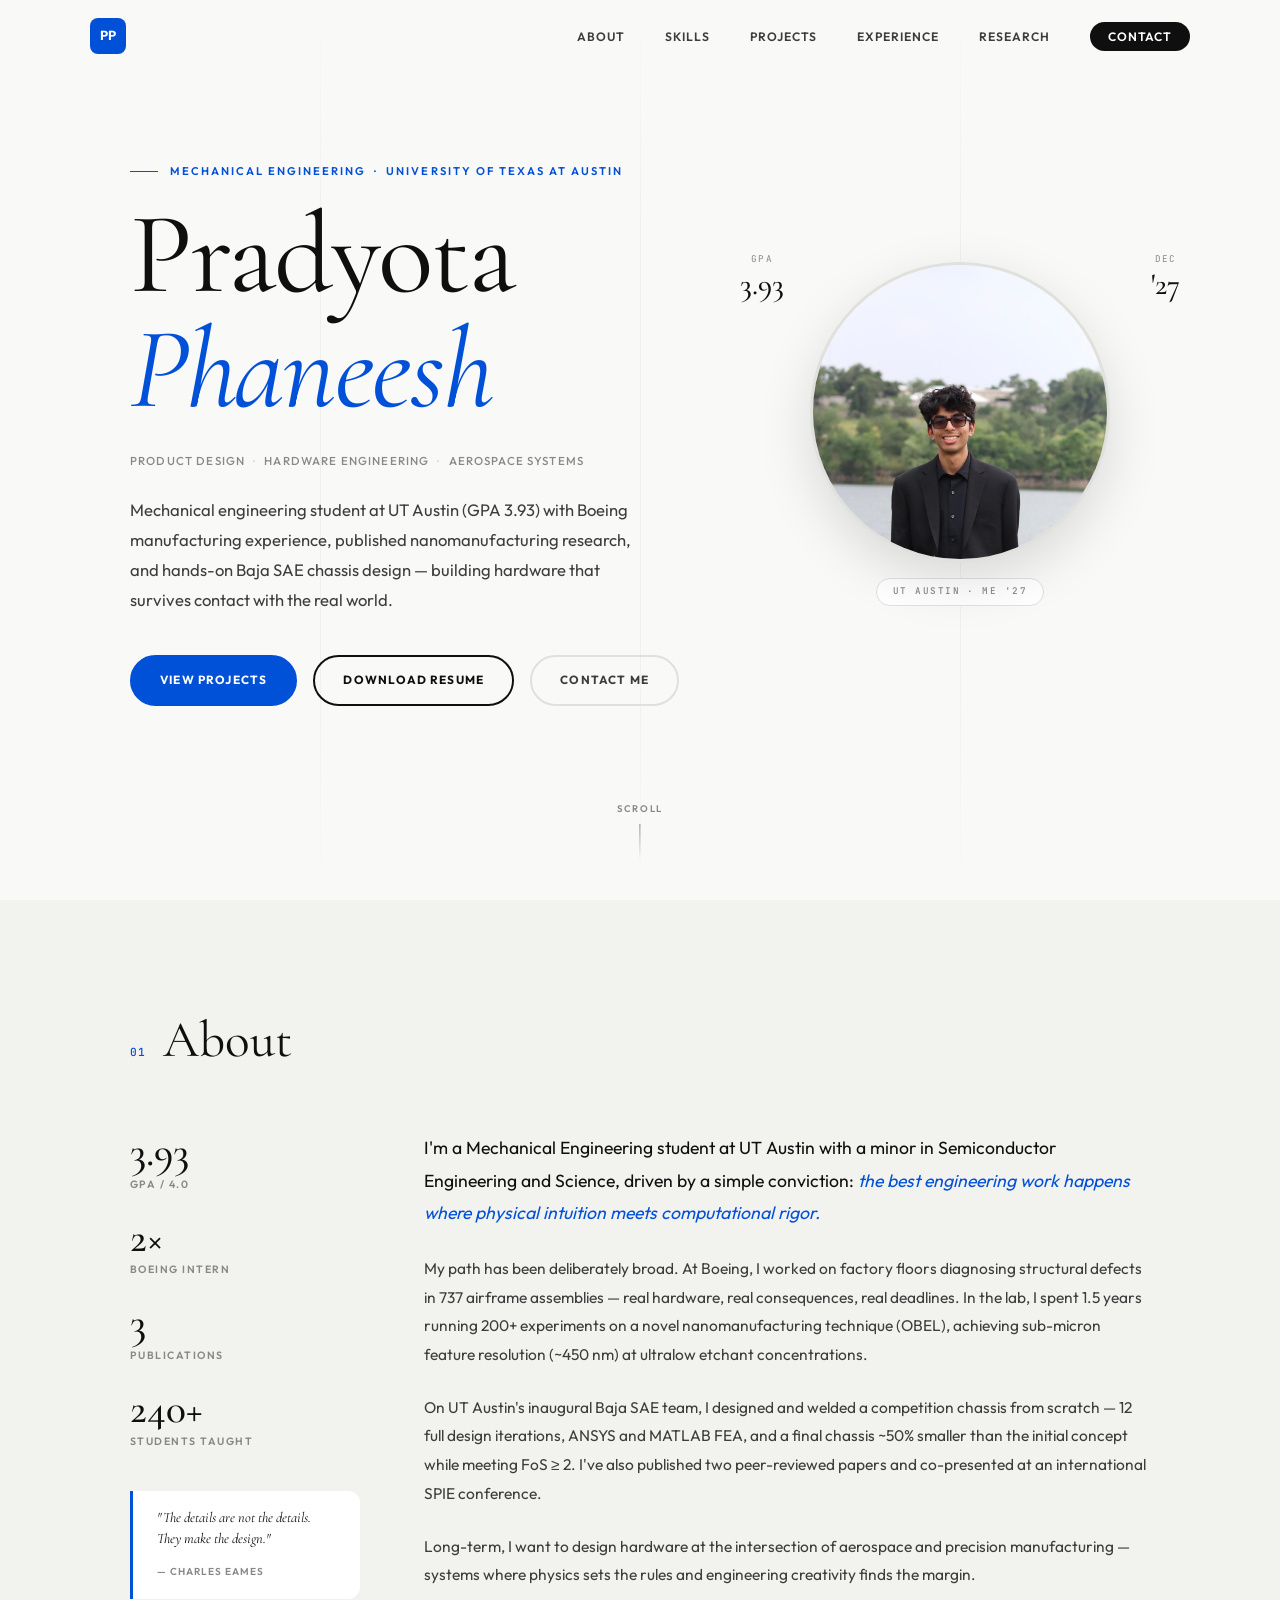
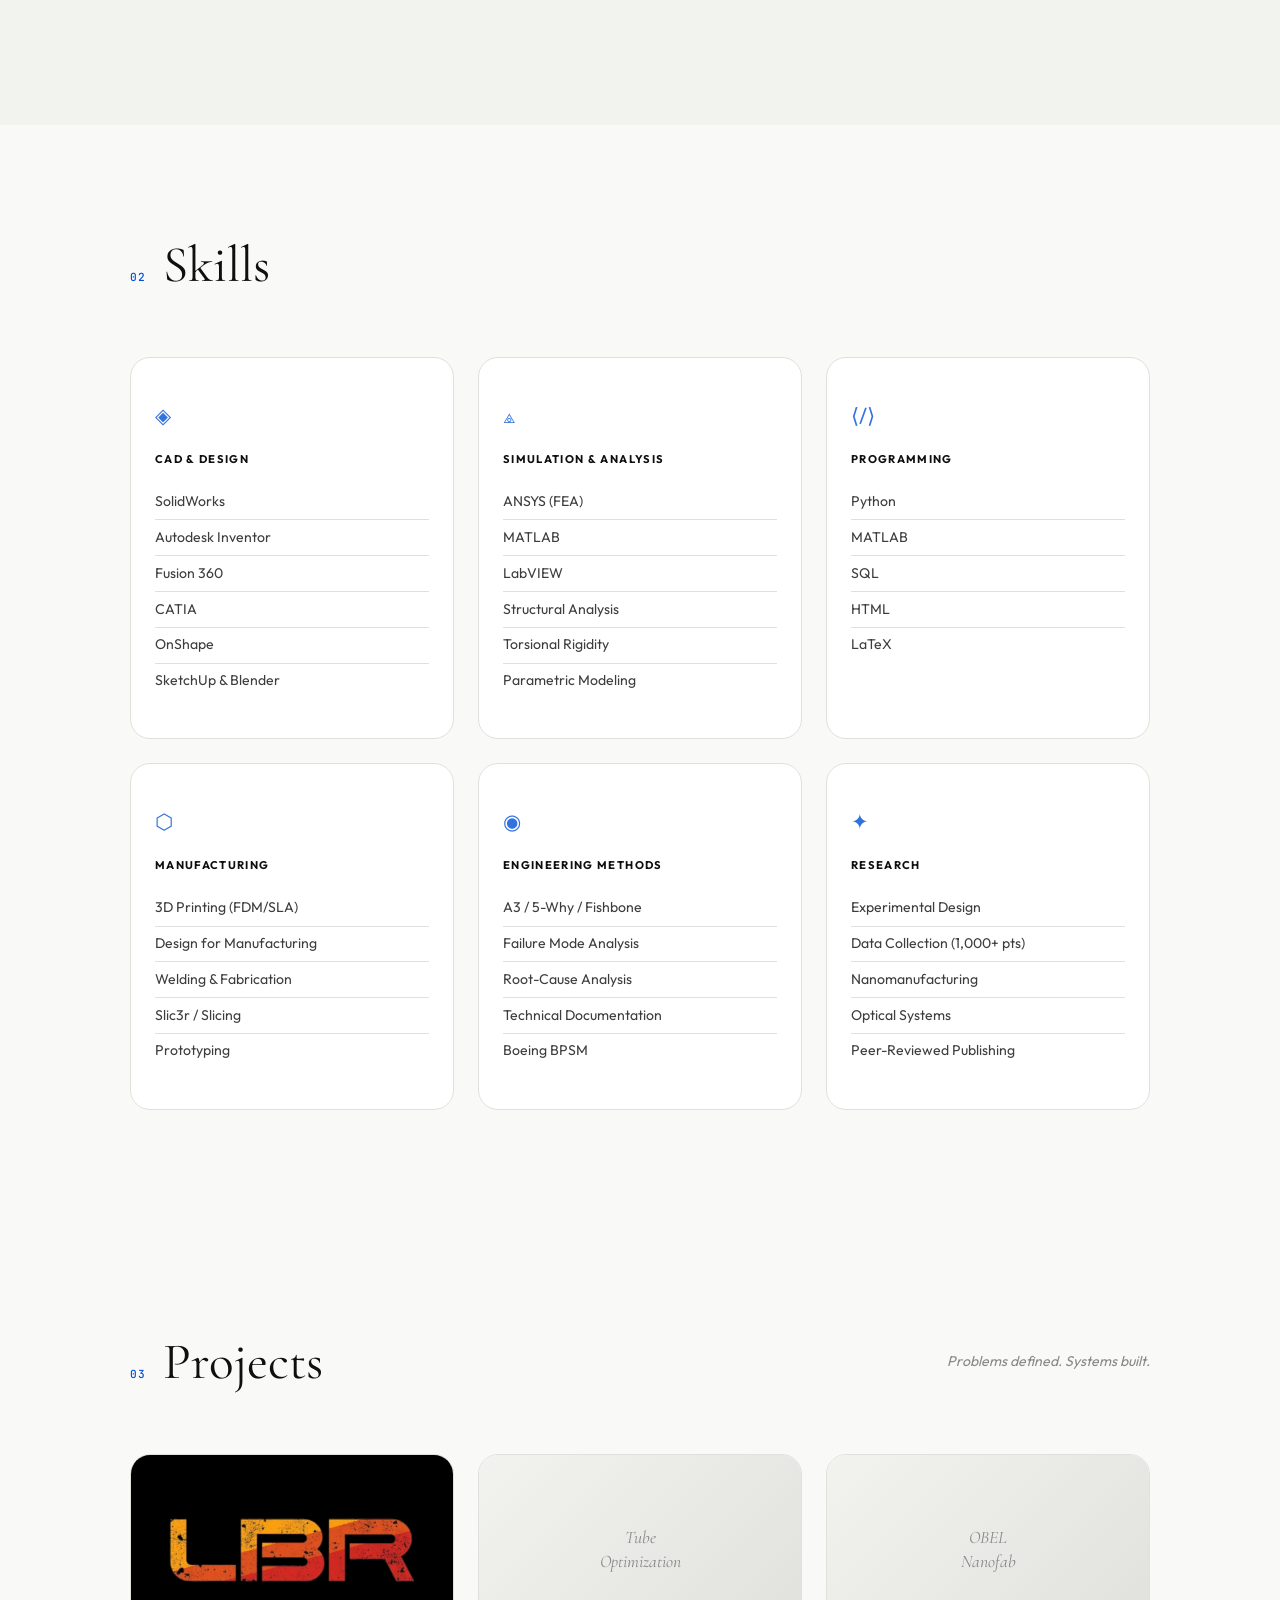
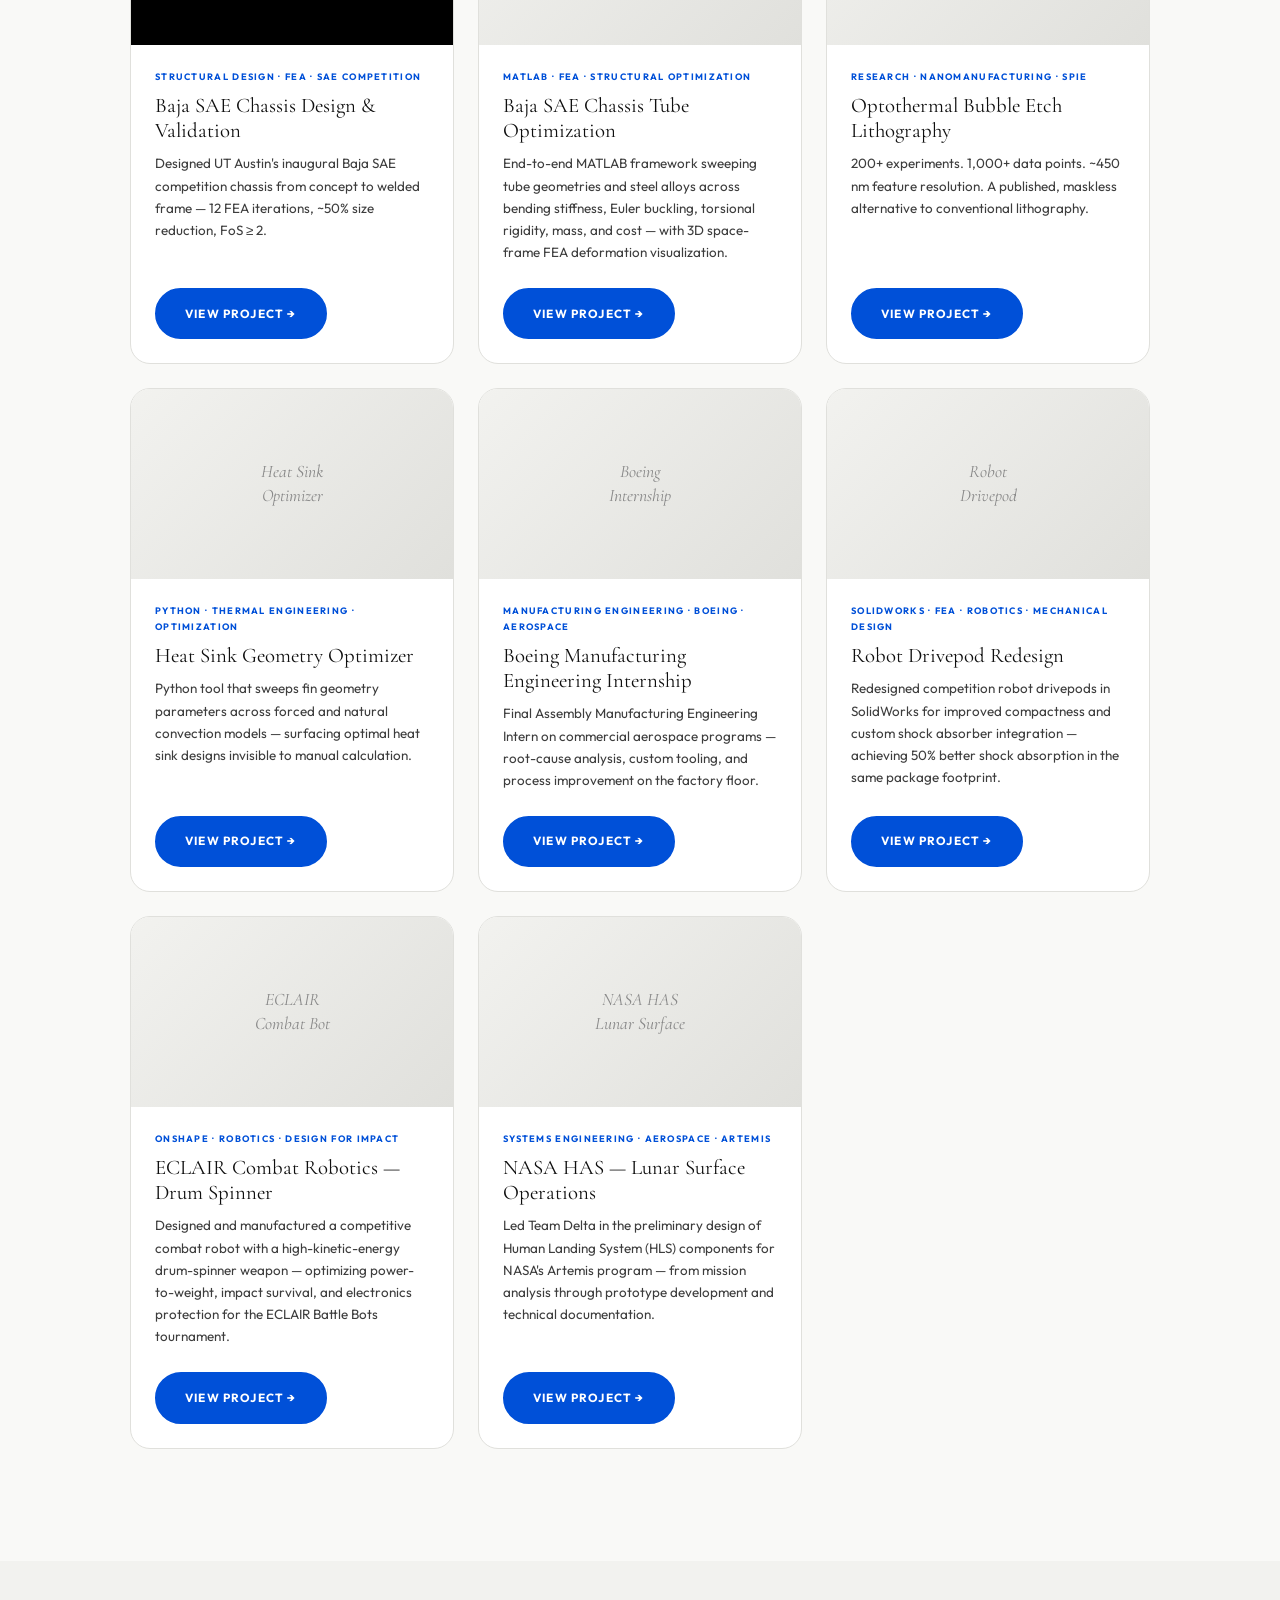
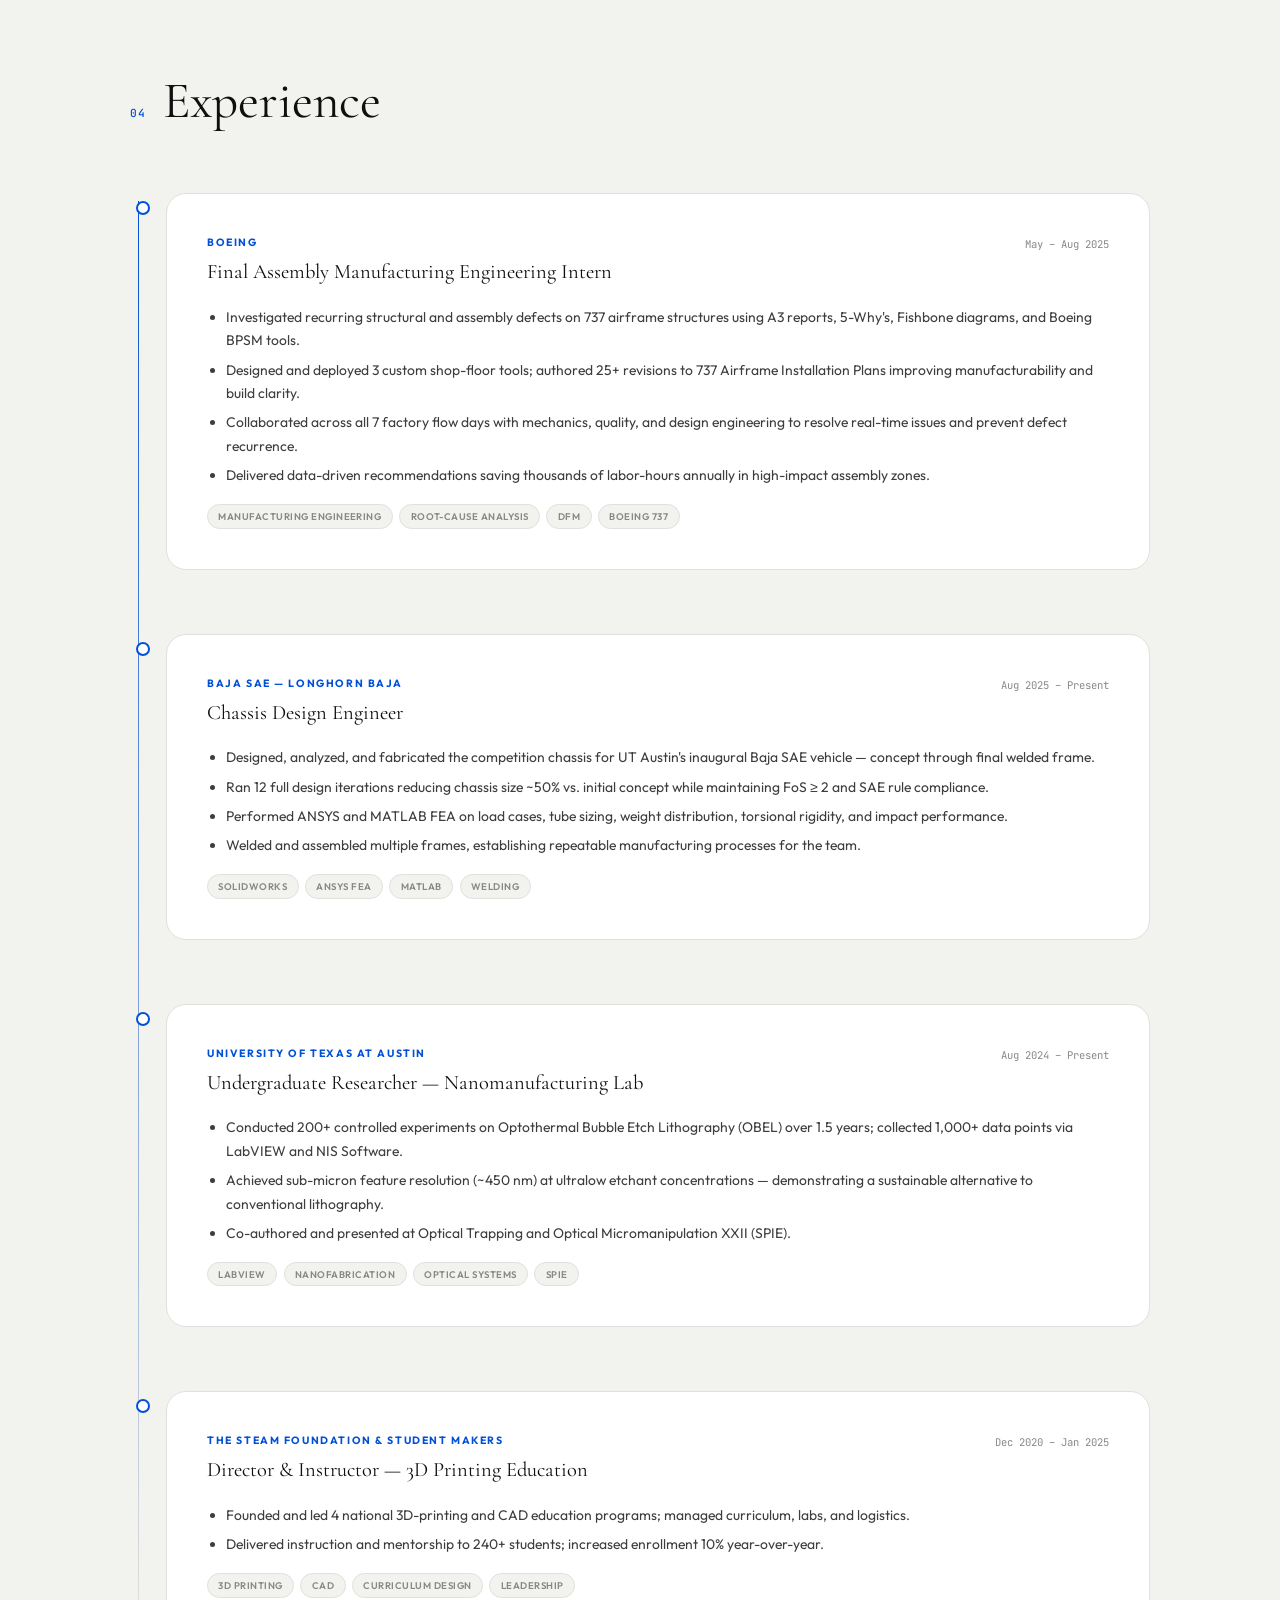
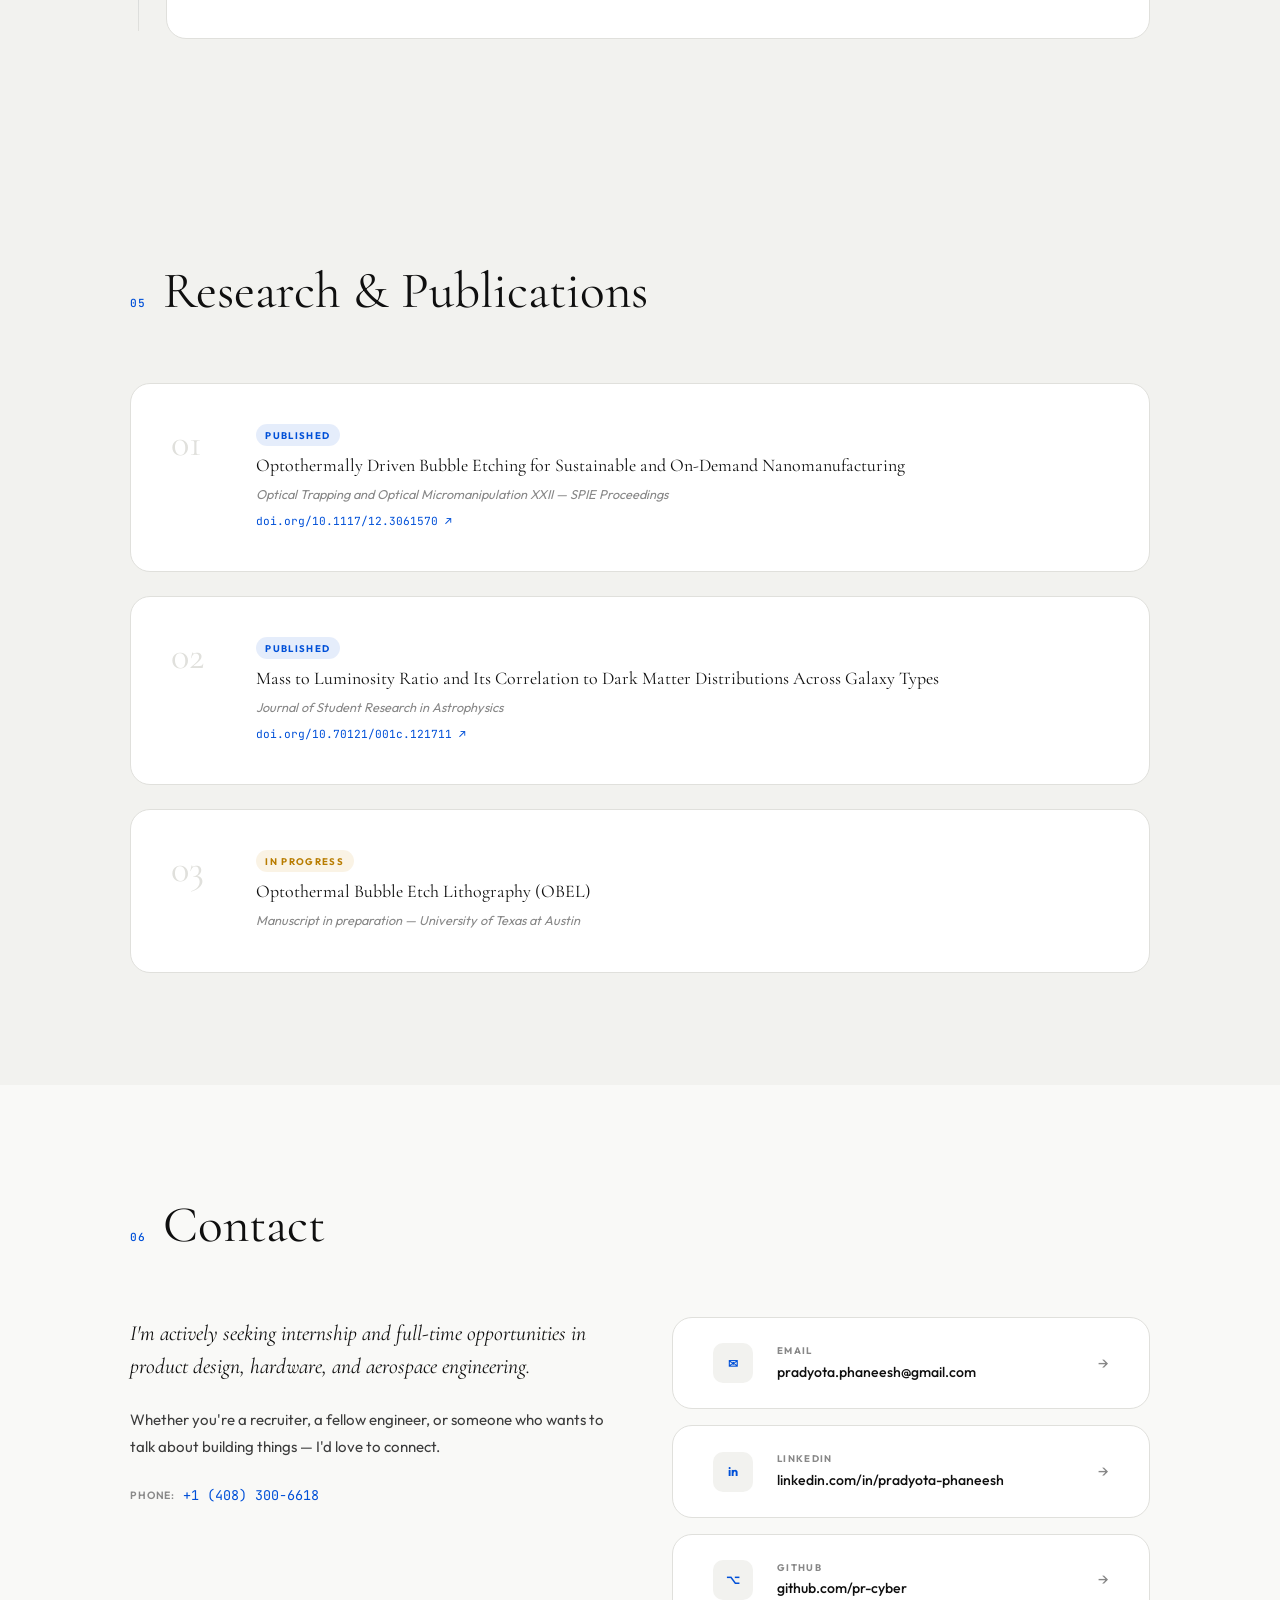
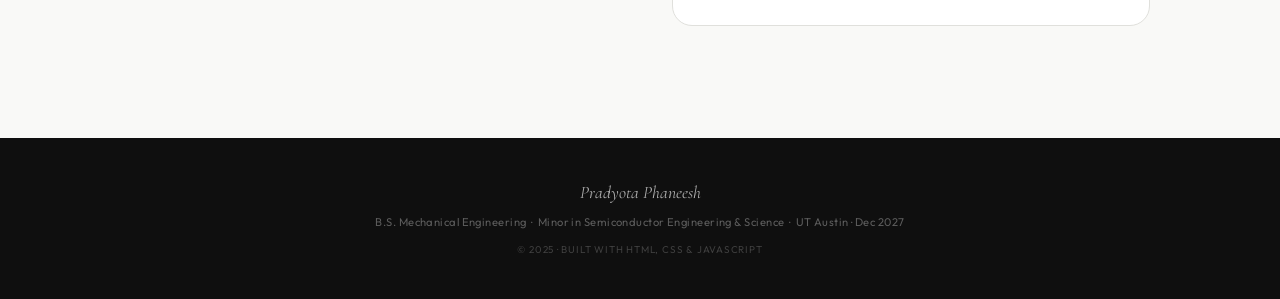
==== commit 7188cffc: "Update index.html" ====
--- a/index.html
+++ b/index.html
@@ -329,7 +329,7 @@
         <article class="proj-card reveal">
           <!-- ⚠️ IMAGE: Put your photo at Images/baja/cover.jpg -->
           <div class="pc-img-wrap">
-            <img src="Images/baja/cover.jpg" alt="Baja SAE Competition Chassis" class="pc-img"
+            <img src="Images/Baja/cover.jpg" alt="Baja SAE Competition Chassis" class="pc-img"
               onerror="this.style.display='none'; this.nextElementSibling.style.display='flex';" />
             <div class="pc-placeholder"><span>Baja SAE<br/>Chassis</span></div>
           </div>
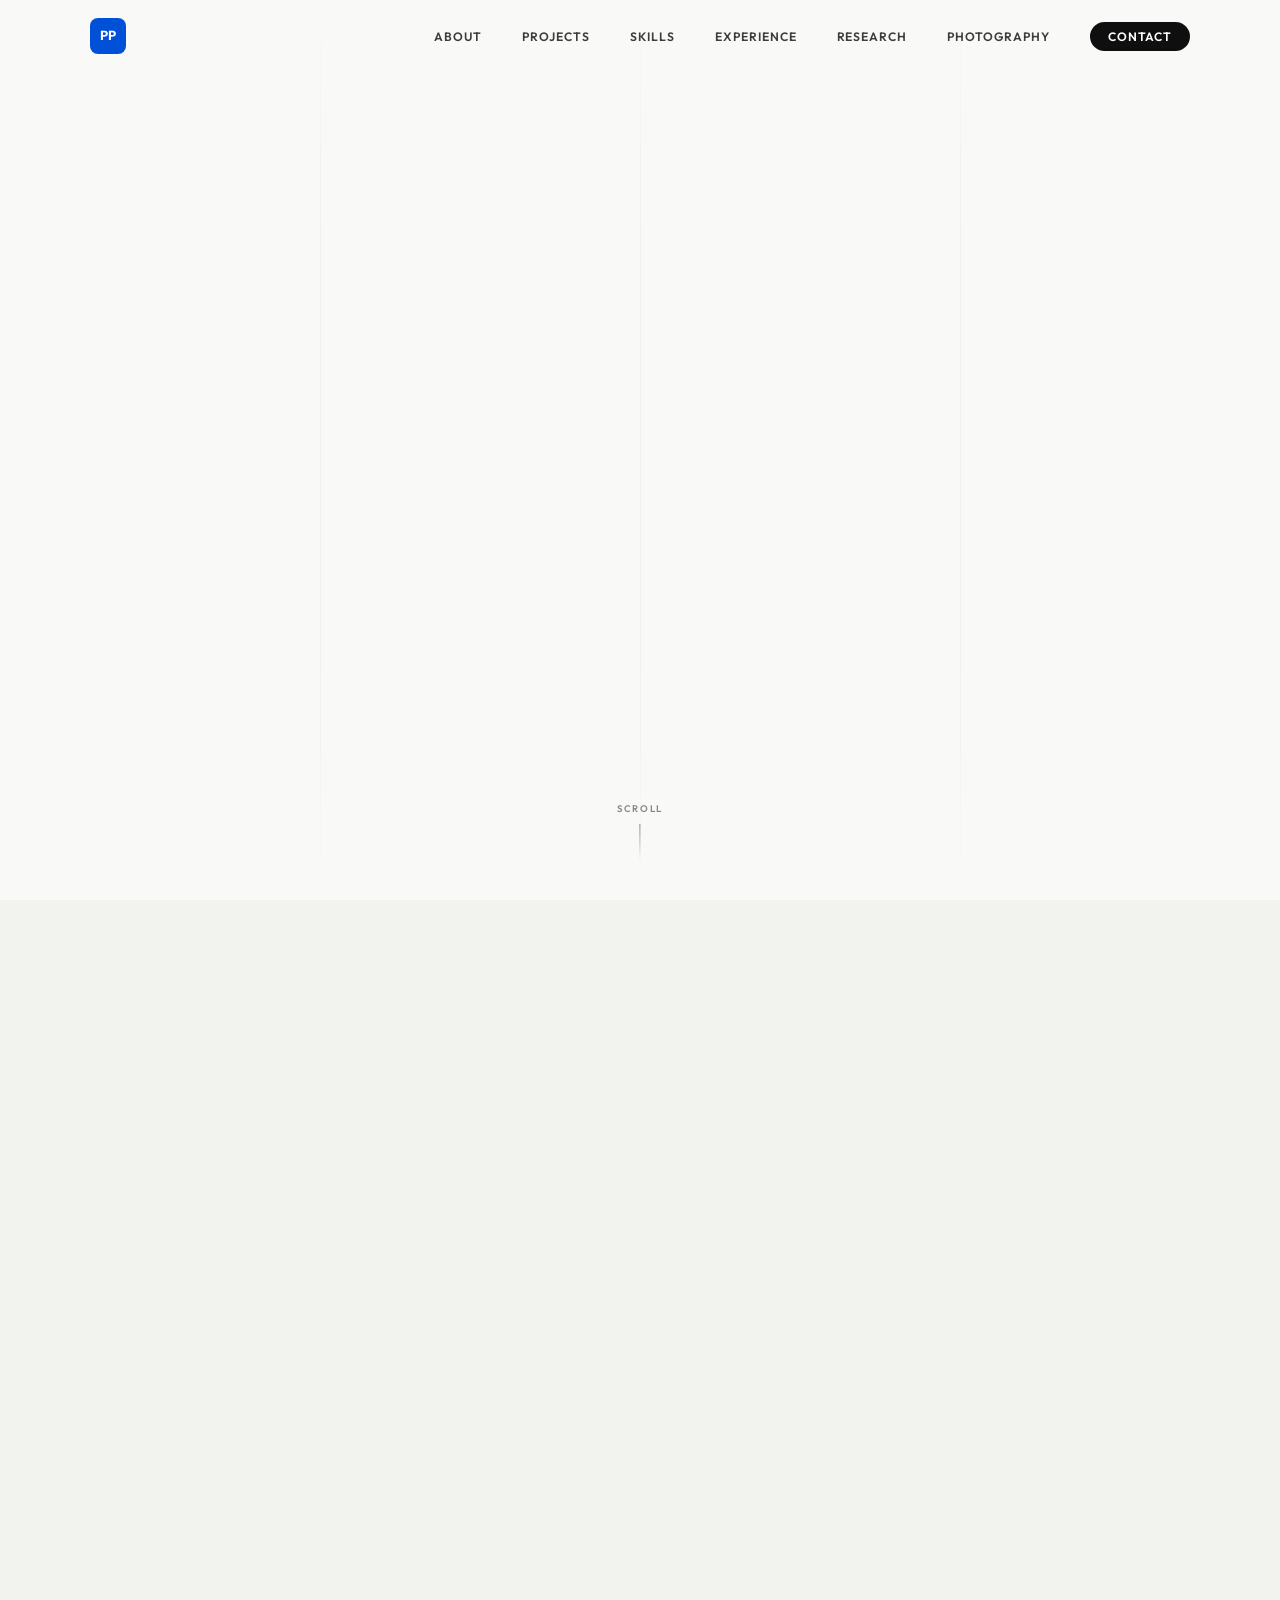
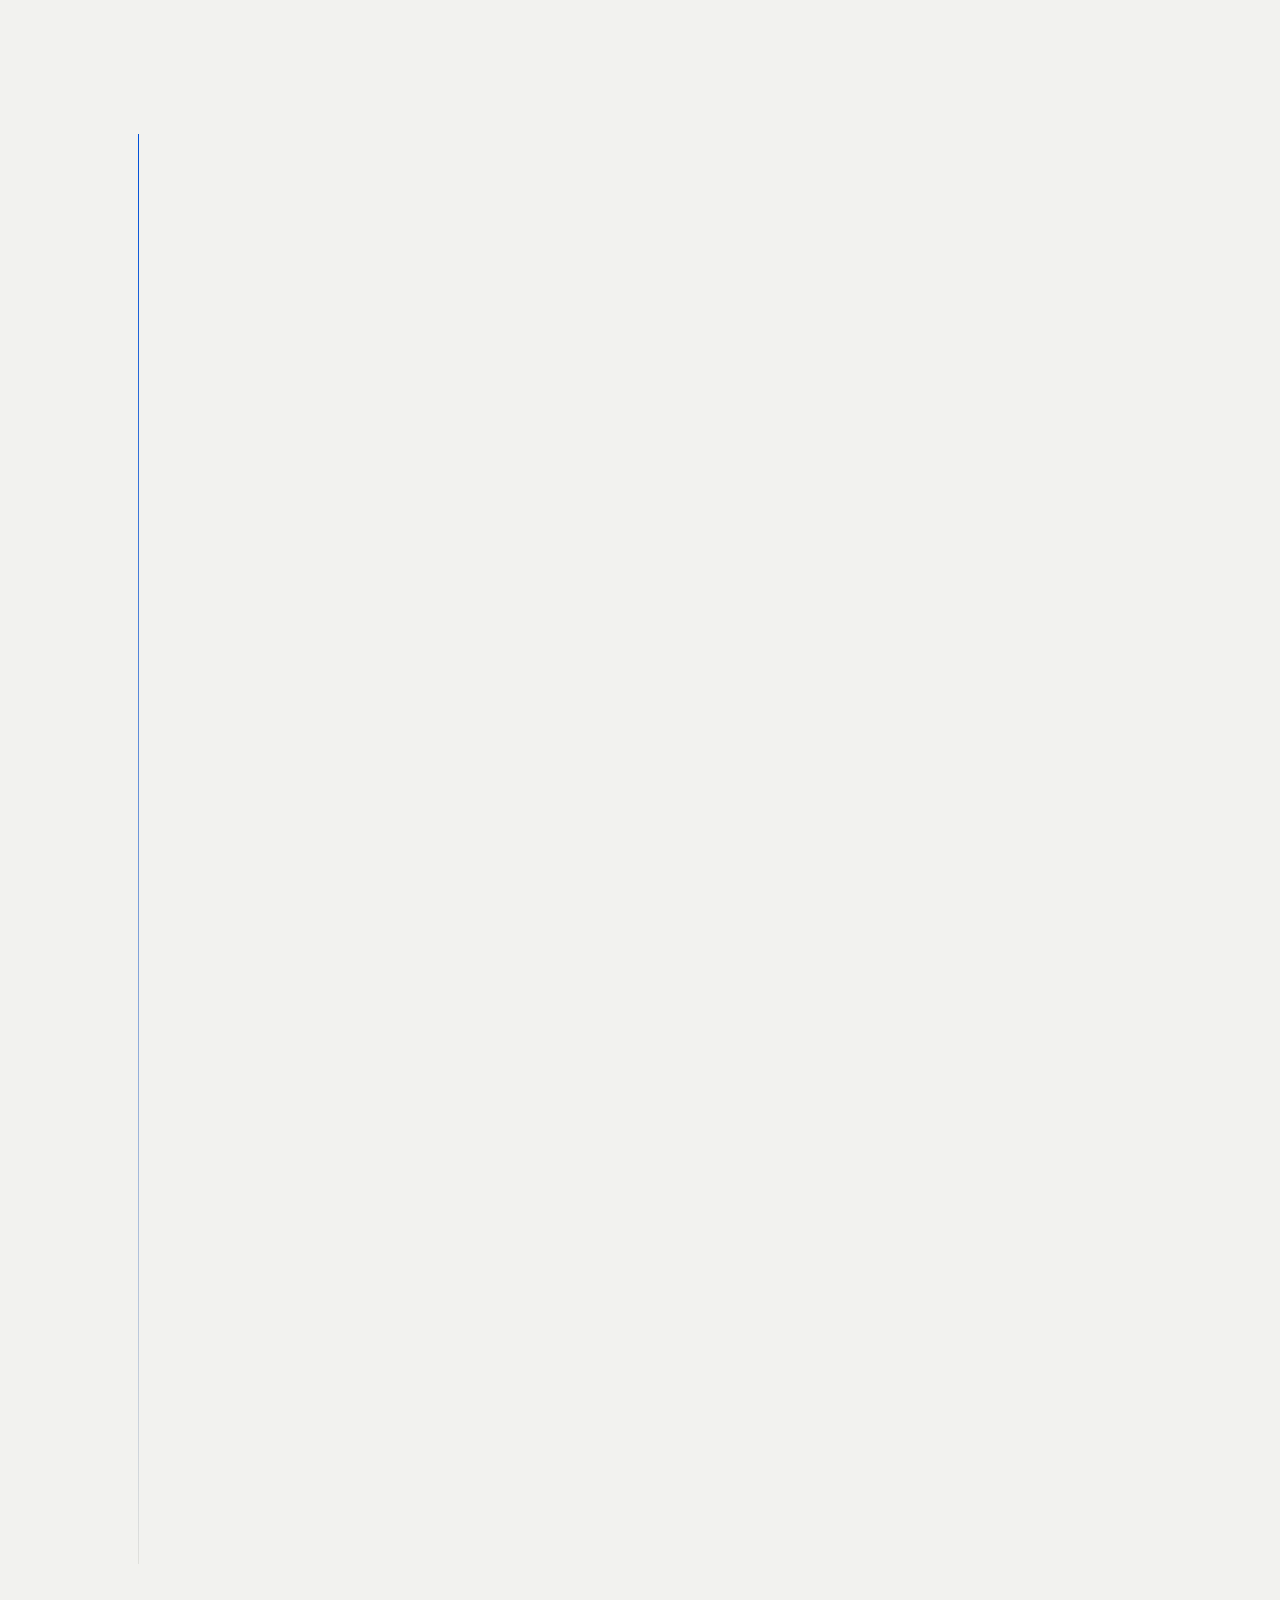
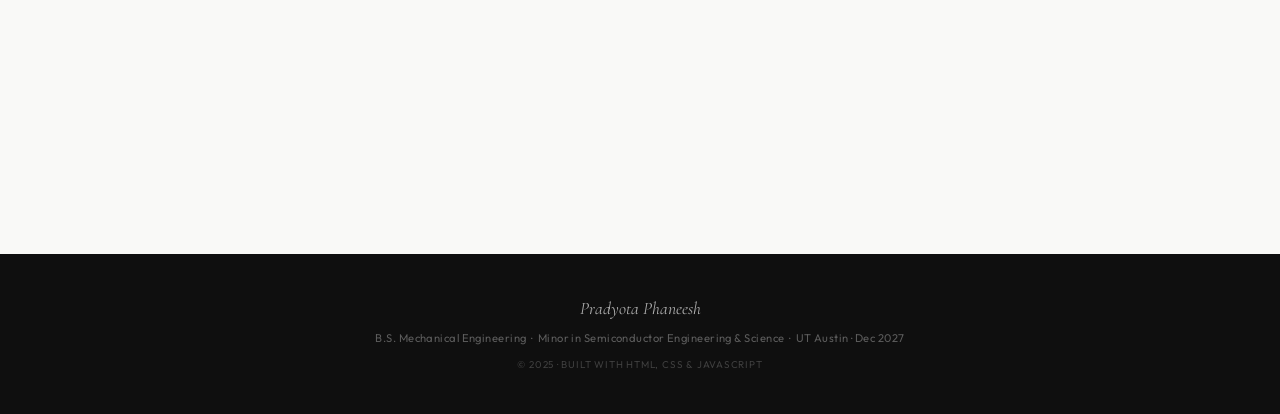
==== commit 4552de47: "Update index.html" ====
--- a/index.html
+++ b/index.html
@@ -5,7 +5,6 @@
   <meta name="viewport" content="width=device-width, initial-scale=1.0" />
   <title>Pradyota Phaneesh — Mechanical Engineering</title>
   <meta name="description" content="Mechanical Engineering portfolio — UT Austin. Product Design, Aerospace, Hardware Engineering." />
-
   <link rel="preconnect" href="https://fonts.googleapis.com" />
   <link rel="preconnect" href="https://fonts.gstatic.com" crossorigin />
   <link href="https://fonts.googleapis.com/css2?family=Cormorant+Garamond:ital,wght@0,400;0,500;0,600;1,400;1,500&family=Outfit:wght@300;400;500;600;700&family=JetBrains+Mono:wght@400;500&display=swap" rel="stylesheet" />
@@ -13,16 +12,17 @@
 </head>
 <body>
 
-  <!-- NAVIGATION BAR -->
+  <!-- ══ NAVIGATION ══ -->
   <nav class="navbar" id="navbar">
     <div class="nav-inner">
       <a href="#hero" class="nav-logo" aria-label="Back to top">PP</a>
       <ul class="nav-links">
         <li><a href="#about">About</a></li>
+        <li><a href="#projects">Projects</a></li>
         <li><a href="#skills">Skills</a></li>
-        <li><a href="#projects">Projects</a></li>
         <li><a href="#experience">Experience</a></li>
         <li><a href="#publications">Research</a></li>
+        <li><a href="photography.html">Photography</a></li>
         <li><a href="#contact" class="nav-cta">Contact</a></li>
       </ul>
       <button class="hamburger" id="hamburger" aria-label="Toggle menu" aria-expanded="false">
@@ -30,212 +30,254 @@
       </button>
     </div>
   </nav>
-
   <div class="mobile-menu" id="mobileMenu">
     <a href="#about"        class="mobile-link">About</a>
+    <a href="#projects"     class="mobile-link">Projects</a>
     <a href="#skills"       class="mobile-link">Skills</a>
-    <a href="#projects"     class="mobile-link">Projects</a>
     <a href="#experience"   class="mobile-link">Experience</a>
     <a href="#publications" class="mobile-link">Research</a>
+    <a href="photography.html" class="mobile-link">Photography</a>
     <a href="#contact"      class="mobile-link">Contact</a>
   </div>
 
 
-  <!-- ══════════════════════════════════════════
-       SECTION 1 — HERO
-       Two-column layout: text left, headshot right
-  ══════════════════════════════════════════ -->
+  <!-- ══ HERO ══ -->
   <section class="hero" id="hero">
-
     <div class="hero-bg-grid" aria-hidden="true">
-      <div class="hg-line"></div>
-      <div class="hg-line"></div>
-      <div class="hg-line"></div>
-    </div>
-
-    <!-- Two-column hero layout wrapper -->
+      <div class="hg-line"></div><div class="hg-line"></div><div class="hg-line"></div>
+    </div>
     <div class="hero-row reveal">
-
-      <!-- LEFT: text content -->
       <div class="hero-content">
         <p class="hero-eyebrow">
           <span class="eyebrow-dash"></span>
           Mechanical Engineering &nbsp;·&nbsp; University of Texas at Austin
         </p>
-
-        <h1 class="hero-name">
-          Pradyota<br />
-          <em>Phaneesh</em>
-        </h1>
-
+        <h1 class="hero-name">Pradyota<br /><em>Phaneesh</em></h1>
         <p class="hero-disciplines">
-          <span>Product Design</span>
-          <span class="hero-sep">·</span>
-          <span>Hardware Engineering</span>
-          <span class="hero-sep">·</span>
+          <span>Product Design</span><span class="hero-sep">·</span>
+          <span>Hardware Engineering</span><span class="hero-sep">·</span>
           <span>Aerospace Systems</span>
         </p>
-
         <p class="hero-summary">
           Mechanical engineering student at UT Austin (GPA 3.93) with Boeing
           manufacturing experience, published nanomanufacturing research, and
           hands-on Baja SAE chassis design — building hardware that survives
           contact with the real world.
         </p>
-
         <div class="hero-actions">
           <a href="#projects"  class="btn btn-primary">View Projects</a>
-          <!-- ⚠️ Make sure your resume is at assets/resume.pdf -->
           <a href="assets/resume.pdf" download class="btn btn-outline">Download Resume</a>
           <a href="#contact"   class="btn btn-ghost">Contact Me</a>
         </div>
-      </div><!-- end .hero-content -->
-
-      <!-- RIGHT: headshot photo area -->
-      <!--
-        HOW TO ADD YOUR HEADSHOT:
-        1. Create a folder called "Images" in your portfolio folder (if not already there)
-        2. Add your headshot photo named "headshot.jpg"
-        3. The image will appear here automatically
-        4. If no image is present, the placeholder circle shows instead
-      -->
+      </div>
       <div class="hero-photo-wrap">
-
-        <!-- Floating stat tags — moved here next to the photo -->
         <div class="photo-float-tag photo-tag-tl" aria-hidden="true">
-          <span class="ftag-label">GPA</span>
-          <span class="ftag-val">3.93</span>
+          <span class="ftag-label">GPA</span><span class="ftag-val">3.93</span>
         </div>
         <div class="photo-float-tag photo-tag-tr" aria-hidden="true">
-          <span class="ftag-label">Dec</span>
-          <span class="ftag-val">'27</span>
-        </div>
-
-        <!-- Headshot circle -->
+          <span class="ftag-label">Dec</span><span class="ftag-val">'27</span>
+        </div>
         <div class="hero-photo">
-          <!-- ⚠️ IMAGE: Replace Images/headshot.jpg with your actual headshot photo -->
-          <img
-            src="Images/headshot.jpg"
-            alt="Pradyota Phaneesh headshot"
-            class="hero-photo-img"
-            onerror="this.style.display='none'; this.nextElementSibling.style.display='flex';"
-          />
-          <!-- Placeholder shown when headshot is missing -->
+          <img src="Images/headshot.jpg" alt="Pradyota Phaneesh" class="hero-photo-img"
+            onerror="this.style.display='none'; this.nextElementSibling.style.display='flex';" />
           <div class="hero-photo-placeholder">
             <span class="php-initials">PP</span>
             <span class="php-hint">Add Images/headshot.jpg</span>
           </div>
         </div>
-
-        <!-- Decorative corner label -->
-        <div class="photo-corner-label" aria-hidden="true">
-          UT Austin · ME '27
-        </div>
-
-      </div><!-- end .hero-photo-wrap -->
-
-    </div><!-- end .hero-row -->
-
+        <div class="photo-corner-label" aria-hidden="true">UT Austin · ME '27</div>
+      </div>
+    </div>
     <div class="hero-scroll" aria-hidden="true">
-      <span>Scroll</span>
-      <div class="scroll-line"></div>
-    </div>
-  </section>
-
-
-  <!-- ══════════════════════════════════════════
-       SECTION 2 — ABOUT
-  ══════════════════════════════════════════ -->
+      <span>Scroll</span><div class="scroll-line"></div>
+    </div>
+  </section>
+
+
+  <!-- ══ 01 — ABOUT ══ -->
   <section class="about" id="about">
     <div class="container">
-
       <div class="section-label reveal">
         <span class="lbl-num">01</span>
         <h2 class="lbl-title">About</h2>
       </div>
-
       <div class="about-grid">
-
         <aside class="about-aside reveal">
-          <div class="stat-card">
-            <span class="stat-big">3.93</span>
-            <span class="stat-sub">GPA / 4.0</span>
-          </div>
-          <div class="stat-card">
-            <span class="stat-big">2×</span>
-            <span class="stat-sub">Boeing Intern</span>
-          </div>
-          <div class="stat-card">
-            <span class="stat-big">3</span>
-            <span class="stat-sub">Publications</span>
-          </div>
-          <div class="stat-card">
-            <span class="stat-big">240+</span>
-            <span class="stat-sub">Students Taught</span>
-          </div>
+          <div class="stat-card"><span class="stat-big">3.93</span><span class="stat-sub">GPA / 4.0</span></div>
+          <div class="stat-card"><span class="stat-big">2×</span><span class="stat-sub">Boeing Intern</span></div>
+          <div class="stat-card"><span class="stat-big">3</span><span class="stat-sub">Publications</span></div>
+          <div class="stat-card"><span class="stat-big">240+</span><span class="stat-sub">Students Taught</span></div>
           <blockquote class="about-quote">
             <p>"The details are not the details. They make the design."</p>
             <cite>— Charles Eames</cite>
           </blockquote>
         </aside>
-
         <div class="about-body reveal">
-          <p class="about-lead">
-            I'm a Mechanical Engineering student at UT Austin with a minor in
-            Semiconductor Engineering and Science, driven by a simple conviction:
-            <em>the best engineering work happens where physical intuition meets
-            computational rigor.</em>
-          </p>
-          <p>
-            My path has been deliberately broad. At Boeing, I worked on factory
-            floors diagnosing structural defects in 737 airframe assemblies —
-            real hardware, real consequences, real deadlines. In the lab, I
-            spent 1.5 years running 200+ experiments on a novel nanomanufacturing
-            technique (OBEL), achieving sub-micron feature resolution (~450 nm)
-            at ultralow etchant concentrations.
-          </p>
-          <p>
-            On UT Austin's inaugural Baja SAE team, I designed and welded a
-            competition chassis from scratch — 12 full design iterations, ANSYS
-            and MATLAB FEA, and a final chassis ~50% smaller than the initial
-            concept while meeting FoS ≥ 2. I've also published two peer-reviewed
-            papers and co-presented at an international SPIE conference.
-          </p>
-          <p>
-            Long-term, I want to design hardware at the intersection of aerospace
-            and precision manufacturing — systems where physics sets the rules and
-            engineering creativity finds the margin.
-          </p>
-        </div>
-
-      </div>
-    </div>
-  </section>
-
-
-  <!-- ══════════════════════════════════════════
-       SECTION 3 — SKILLS
-  ══════════════════════════════════════════ -->
+          <p class="about-lead">I'm a Mechanical Engineering student at UT Austin with a minor in Semiconductor Engineering and Science, driven by a simple conviction: <em>the best engineering work happens where physical intuition meets computational rigor.</em></p>
+          <p>My path has been deliberately broad. At Boeing, I worked on factory floors diagnosing structural defects in 737 airframe assemblies — real hardware, real consequences, real deadlines. In the lab, I spent 1.5 years running 200+ experiments on a novel nanomanufacturing technique (OBEL), achieving sub-micron feature resolution (~450 nm) at ultralow etchant concentrations.</p>
+          <p>On UT Austin's inaugural Baja SAE team, I designed and welded a competition chassis from scratch — 12 full design iterations, ANSYS and MATLAB FEA, and a final chassis ~50% smaller than the initial concept while meeting FoS ≥ 2. I've also published two peer-reviewed papers and co-presented at an international SPIE conference.</p>
+          <p>Long-term, I want to design hardware at the intersection of aerospace and precision manufacturing — systems where physics sets the rules and engineering creativity finds the margin.</p>
+        </div>
+      </div>
+    </div>
+  </section>
+
+
+  <!-- ══ 02 — PROJECTS (moved above Skills) ══
+       ENTIRE CARD IS CLICKABLE — click anywhere in the card.
+       The "View Project" button is also still there.
+       JS automatically wires up data-href on .clickable-card elements.
+  ══ -->
+  <section class="projects" id="projects">
+    <div class="container">
+      <div class="section-label reveal">
+        <span class="lbl-num">02</span>
+        <h2 class="lbl-title">Projects</h2>
+        <p class="lbl-sub">Problems defined. Systems built.</p>
+      </div>
+      <div class="proj-grid">
+
+        <article class="proj-card clickable-card reveal" data-href="projects/project-baja.html">
+          <div class="pc-img-wrap">
+            <img src="Images/baja/cover.jpg" alt="Baja SAE Chassis" class="pc-img" onerror="this.style.display='none';this.nextElementSibling.style.display='flex';" />
+            <div class="pc-placeholder"><span>Baja SAE<br/>Chassis</span></div>
+          </div>
+          <div class="pc-body">
+            <span class="pc-tag">Structural Design · FEA · SAE Competition</span>
+            <h3 class="pc-title">Baja SAE Chassis Design &amp; Validation</h3>
+            <p class="pc-blurb">Designed UT Austin's inaugural Baja SAE competition chassis from concept to welded frame — 12 FEA iterations, ~50% size reduction, FoS ≥ 2.</p>
+            <a href="projects/project-baja.html" class="btn btn-primary pc-btn" tabindex="-1">View Project →</a>
+          </div>
+        </article>
+
+        <article class="proj-card clickable-card reveal" data-href="projects/project-baja-tube.html">
+          <div class="pc-img-wrap">
+            <img src="Images/baja-tube/cover.jpg" alt="Tube Optimization" class="pc-img" onerror="this.style.display='none';this.nextElementSibling.style.display='flex';" />
+            <div class="pc-placeholder"><span>Tube<br/>Optimization</span></div>
+          </div>
+          <div class="pc-body">
+            <span class="pc-tag">MATLAB · FEA · Structural Optimization</span>
+            <h3 class="pc-title">Baja SAE Chassis Tube Optimization</h3>
+            <p class="pc-blurb">End-to-end MATLAB framework sweeping tube geometries &amp; steel alloys — Pareto front, safety-factor filtering, 3D beam FEA deformation overlay.</p>
+            <a href="projects/project-baja-tube.html" class="btn btn-primary pc-btn" tabindex="-1">View Project →</a>
+          </div>
+        </article>
+
+        <article class="proj-card clickable-card reveal" data-href="projects/project-obel.html">
+          <div class="pc-img-wrap">
+            <img src="Images/obel/cover.jpg" alt="OBEL Nanofab" class="pc-img" onerror="this.style.display='none';this.nextElementSibling.style.display='flex';" />
+            <div class="pc-placeholder"><span>OBEL<br/>Nanofab</span></div>
+          </div>
+          <div class="pc-body">
+            <span class="pc-tag">Research · Nanomanufacturing · SPIE</span>
+            <h3 class="pc-title">Optothermal Bubble Etch Lithography</h3>
+            <p class="pc-blurb">200+ experiments. 1,000+ data points. ~450 nm feature resolution. A published, maskless alternative to conventional lithography.</p>
+            <a href="projects/project-obel.html" class="btn btn-primary pc-btn" tabindex="-1">View Project →</a>
+          </div>
+        </article>
+
+        <article class="proj-card clickable-card reveal" data-href="projects/project-heatsink.html">
+          <div class="pc-img-wrap">
+            <img src="Images/heatsink/cover.jpg" alt="Heat Sink Optimizer" class="pc-img" onerror="this.style.display='none';this.nextElementSibling.style.display='flex';" />
+            <div class="pc-placeholder"><span>Heat Sink<br/>Optimizer</span></div>
+          </div>
+          <div class="pc-body">
+            <span class="pc-tag">Python · Thermal Engineering · Optimization</span>
+            <h3 class="pc-title">Heat Sink Geometry Optimizer</h3>
+            <p class="pc-blurb">Python tool sweeping fin geometry parameters across convection models — surfacing Pareto-optimal heat sink designs invisible to manual calculation.</p>
+            <a href="projects/project-heatsink.html" class="btn btn-primary pc-btn" tabindex="-1">View Project →</a>
+          </div>
+        </article>
+
+        <article class="proj-card clickable-card reveal" data-href="projects/project-boeing.html">
+          <div class="pc-img-wrap">
+            <img src="Images/boeing/cover.jpg" alt="Boeing Internship" class="pc-img" onerror="this.style.display='none';this.nextElementSibling.style.display='flex';" />
+            <div class="pc-placeholder"><span>Boeing<br/>Internship</span></div>
+          </div>
+          <div class="pc-body">
+            <span class="pc-tag">Manufacturing Engineering · Boeing · Aerospace</span>
+            <h3 class="pc-title">Boeing Manufacturing Engineering Internship</h3>
+            <p class="pc-blurb">Final Assembly Manufacturing Engineering Intern — root-cause analysis, custom tooling, and process improvement on a commercial aerospace factory floor.</p>
+            <a href="projects/project-boeing.html" class="btn btn-primary pc-btn" tabindex="-1">View Project →</a>
+          </div>
+        </article>
+
+        <article class="proj-card clickable-card reveal" data-href="projects/project-drivepod.html">
+          <div class="pc-img-wrap">
+            <img src="Images/drivepod/cover.jpg" alt="Robot Drivepod Redesign" class="pc-img" onerror="this.style.display='none';this.nextElementSibling.style.display='flex';" />
+            <div class="pc-placeholder"><span>Robot<br/>Drivepod</span></div>
+          </div>
+          <div class="pc-body">
+            <span class="pc-tag">SolidWorks · FEA · Robotics</span>
+            <h3 class="pc-title">Robot Drivepod Redesign</h3>
+            <p class="pc-blurb">Redesigned competition robot drivepods for improved shock absorption — 50% better damping in the same package footprint.</p>
+            <a href="projects/project-drivepod.html" class="btn btn-primary pc-btn" tabindex="-1">View Project →</a>
+          </div>
+        </article>
+
+        <article class="proj-card clickable-card reveal" data-href="projects/project-eclair.html">
+          <div class="pc-img-wrap">
+            <img src="Images/eclair/cover.jpg" alt="ECLAIR Combat Robot" class="pc-img" onerror="this.style.display='none';this.nextElementSibling.style.display='flex';" />
+            <div class="pc-placeholder"><span>ECLAIR<br/>Combat Bot</span></div>
+          </div>
+          <div class="pc-body">
+            <span class="pc-tag">OnShape · Robotics · Design for Impact</span>
+            <h3 class="pc-title">ECLAIR Combat Robotics — Drum Spinner</h3>
+            <p class="pc-blurb">Designed and built a high-kinetic-energy drum-spinner combat robot — optimizing weapon energy, electronics protection, and survival under impact.</p>
+            <a href="projects/project-eclair.html" class="btn btn-primary pc-btn" tabindex="-1">View Project →</a>
+          </div>
+        </article>
+
+        <article class="proj-card clickable-card reveal" data-href="projects/project-nasa.html">
+          <div class="pc-img-wrap">
+            <img src="Images/nasa/cover.jpg" alt="NASA Lunar Surface" class="pc-img" onerror="this.style.display='none';this.nextElementSibling.style.display='flex';" />
+            <div class="pc-placeholder"><span>NASA HAS<br/>Lunar Surface</span></div>
+          </div>
+          <div class="pc-body">
+            <span class="pc-tag">Systems Engineering · Aerospace · Artemis</span>
+            <h3 class="pc-title">NASA HAS — Lunar Surface Operations</h3>
+            <p class="pc-blurb">Led Team Delta's preliminary design of HLS components for NASA Artemis — nine-subsystem architecture, mission analysis, and full PDR deliverables.</p>
+            <a href="projects/project-nasa.html" class="btn btn-primary pc-btn" tabindex="-1">View Project →</a>
+          </div>
+        </article>
+
+        <article class="proj-card clickable-card reveal" data-href="projects/project-urban.html">
+          <div class="pc-img-wrap">
+            <img src="Images/urban/cover.jpg" alt="Urban Resilience ABM" class="pc-img" onerror="this.style.display='none';this.nextElementSibling.style.display='flex';" />
+            <div class="pc-placeholder"><span>Urban<br/>Resilience</span></div>
+          </div>
+          <div class="pc-body">
+            <span class="pc-tag">Python · Agent-Based Modeling · Data Science</span>
+            <h3 class="pc-title">Urban Resilience Model</h3>
+            <p class="pc-blurb">Agent-Based Model simulating Seattle housing, economic instability, and homelessness — stress-testing policy interventions against Black Swan events.</p>
+            <a href="projects/project-urban.html" class="btn btn-primary pc-btn" tabindex="-1">View Project →</a>
+          </div>
+        </article>
+
+      </div>
+    </div>
+  </section>
+
+
+  <!-- ══ 03 — SKILLS (hover each item for a short description) ══ -->
   <section class="skills" id="skills">
     <div class="container">
-
       <div class="section-label reveal">
-        <span class="lbl-num">02</span>
+        <span class="lbl-num">03</span>
         <h2 class="lbl-title">Skills</h2>
       </div>
-
       <div class="skills-grid">
 
         <div class="skill-card reveal">
           <div class="sk-icon">◈</div>
           <h3 class="sk-heading">CAD &amp; Design</h3>
           <ul class="sk-list">
-            <li>SolidWorks</li>
-            <li>Autodesk Inventor</li>
-            <li>Fusion 360</li>
-            <li>CATIA</li>
-            <li>OnShape</li>
-            <li>SketchUp &amp; Blender</li>
+            <li data-tip="Industry standard for mechanical design &amp; assemblies">SolidWorks</li>
+            <li data-tip="Parametric part &amp; assembly modeling">Autodesk Inventor</li>
+            <li data-tip="Cloud CAD for generative design &amp; simulation">Fusion 360</li>
+            <li data-tip="Aerospace-grade CAD — used at Boeing">CATIA</li>
+            <li data-tip="Browser-based collaborative CAD">OnShape</li>
+            <li data-tip="3D modeling for rendering &amp; visualization">SketchUp &amp; Blender</li>
           </ul>
         </div>
 
@@ -243,12 +285,12 @@
           <div class="sk-icon">⟁</div>
           <h3 class="sk-heading">Simulation &amp; Analysis</h3>
           <ul class="sk-list">
-            <li>ANSYS (FEA)</li>
-            <li>MATLAB</li>
-            <li>LabVIEW</li>
-            <li>Structural Analysis</li>
-            <li>Torsional Rigidity</li>
-            <li>Parametric Modeling</li>
+            <li data-tip="Finite element analysis — stress, strain, deformation">ANSYS (FEA)</li>
+            <li data-tip="Numerical computing &amp; engineering scripting">MATLAB</li>
+            <li data-tip="Data acquisition &amp; instrument control for lab work">LabVIEW</li>
+            <li data-tip="Load path analysis under static &amp; dynamic cases">Structural Analysis</li>
+            <li data-tip="Measuring frame resistance to twist under load">Torsional Rigidity</li>
+            <li data-tip="Geometry-driven design exploration &amp; sweeps">Parametric Modeling</li>
           </ul>
         </div>
 
@@ -256,11 +298,11 @@
           <div class="sk-icon">⟨/⟩</div>
           <h3 class="sk-heading">Programming</h3>
           <ul class="sk-list">
-            <li>Python</li>
-            <li>MATLAB</li>
-            <li>SQL</li>
-            <li>HTML</li>
-            <li>LaTeX</li>
+            <li data-tip="NumPy, Pandas, Matplotlib — engineering &amp; data science">Python</li>
+            <li data-tip="Simulation scripts, FEA solvers, parametric sweeps">MATLAB</li>
+            <li data-tip="Database queries &amp; structured data analysis">SQL</li>
+            <li data-tip="Portfolio &amp; web front-end development">HTML / CSS</li>
+            <li data-tip="Technical papers, reports &amp; academic typesetting">LaTeX</li>
           </ul>
         </div>
 
@@ -268,11 +310,11 @@
           <div class="sk-icon">⬡</div>
           <h3 class="sk-heading">Manufacturing</h3>
           <ul class="sk-list">
-            <li>3D Printing (FDM/SLA)</li>
-            <li>Design for Manufacturing</li>
-            <li>Welding &amp; Fabrication</li>
-            <li>Slic3r / Slicing</li>
-            <li>Prototyping</li>
+            <li data-tip="Fused deposition &amp; resin-based additive manufacturing">3D Printing (FDM/SLA)</li>
+            <li data-tip="Designing parts to be manufacturable on real equipment">Design for Manufacturing</li>
+            <li data-tip="MIG/TIG welding &amp; metal fab for competition hardware">Welding &amp; Fabrication</li>
+            <li data-tip="G-code slicing &amp; print parameter optimization">Slic3r / Slicing</li>
+            <li data-tip="Iterative build-test-refine for physical validation">Prototyping</li>
           </ul>
         </div>
 
@@ -280,11 +322,11 @@
           <div class="sk-icon">◉</div>
           <h3 class="sk-heading">Engineering Methods</h3>
           <ul class="sk-list">
-            <li>A3 / 5-Why / Fishbone</li>
-            <li>Failure Mode Analysis</li>
-            <li>Root-Cause Analysis</li>
-            <li>Technical Documentation</li>
-            <li>Boeing BPSM</li>
+            <li data-tip="Structured problem decomposition frameworks">A3 / 5-Why / Fishbone</li>
+            <li data-tip="Identifying &amp; mitigating failure modes before they occur">Failure Mode Analysis</li>
+            <li data-tip="Tracing defects to systemic — not surface — causes">Root-Cause Analysis</li>
+            <li data-tip="Installation plans, work orders &amp; engineering change notices">Technical Documentation</li>
+            <li data-tip="Boeing's production system methodology">Boeing BPSM</li>
           </ul>
         </div>
 
@@ -292,11 +334,11 @@
           <div class="sk-icon">✦</div>
           <h3 class="sk-heading">Research</h3>
           <ul class="sk-list">
-            <li>Experimental Design</li>
-            <li>Data Collection (1,000+ pts)</li>
-            <li>Nanomanufacturing</li>
-            <li>Optical Systems</li>
-            <li>Peer-Reviewed Publishing</li>
+            <li data-tip="Hypothesis-driven controlled experiment design">Experimental Design</li>
+            <li data-tip="1,000+ lab data points collected over 1.5 years">Data Collection</li>
+            <li data-tip="Sub-micron patterning via OBEL laser lithography">Nanomanufacturing</li>
+            <li data-tip="Laser manipulation, bubble dynamics &amp; microscopy">Optical Systems</li>
+            <li data-tip="Two published papers; SPIE international presenter">Peer-Reviewed Publishing</li>
           </ul>
         </div>
 
@@ -305,199 +347,13 @@
   </section>
 
 
-  <!-- ══════════════════════════════════════════
-       SECTION 4 — PROJECTS
-
-       HOW TO ADD A NEW PROJECT CARD:
-       1. Copy one <article class="proj-card"> block below
-       2. Update the title, description, tag, and button href
-       3. Add your cover image at the path shown in the comment
-       4. Create a matching project-yourname.html in the projects/ folder
-  ══════════════════════════════════════════ -->
-  <section class="projects" id="projects">
-    <div class="container">
-
-      <div class="section-label reveal">
-        <span class="lbl-num">03</span>
-        <h2 class="lbl-title">Projects</h2>
-        <p class="lbl-sub">Problems defined. Systems built.</p>
-      </div>
-
-      <div class="proj-grid">
-
-        <!-- ══ CARD 1: BAJA SAE CHASSIS DESIGN ══ -->
-        <article class="proj-card reveal">
-          <!-- ⚠️ IMAGE: Put your photo at Images/baja/cover.jpg -->
-          <div class="pc-img-wrap">
-            <img src="Images/Baja/cover.jpg" alt="Baja SAE Competition Chassis" class="pc-img"
-              onerror="this.style.display='none'; this.nextElementSibling.style.display='flex';" />
-            <div class="pc-placeholder"><span>Baja SAE<br/>Chassis</span></div>
-          </div>
-          <div class="pc-body">
-            <span class="pc-tag">Structural Design · FEA · SAE Competition</span>
-            <h3 class="pc-title">Baja SAE Chassis Design &amp; Validation</h3>
-            <p class="pc-blurb">
-              Designed UT Austin's inaugural Baja SAE competition chassis from
-              concept to welded frame — 12 FEA iterations, ~50% size reduction, FoS ≥ 2.
-            </p>
-            <a href="projects/project-baja.html" class="btn btn-primary pc-btn">View Project →</a>
-          </div>
-        </article>
-
-        <!-- ══ CARD 2: BAJA SAE TUBE OPTIMIZATION (MATLAB) ══ -->
-        <article class="proj-card reveal">
-          <!-- ⚠️ IMAGE: Put your photo at Images/baja-tube/cover.jpg -->
-          <div class="pc-img-wrap">
-            <img src="Images/baja-tube/cover.jpg" alt="Baja SAE Chassis Tube Optimization" class="pc-img"
-              onerror="this.style.display='none'; this.nextElementSibling.style.display='flex';" />
-            <div class="pc-placeholder"><span>Tube<br/>Optimization</span></div>
-          </div>
-          <div class="pc-body">
-            <span class="pc-tag">MATLAB · FEA · Structural Optimization</span>
-            <h3 class="pc-title">Baja SAE Chassis Tube Optimization</h3>
-            <p class="pc-blurb">
-              End-to-end MATLAB framework sweeping tube geometries and steel alloys
-              across bending stiffness, Euler buckling, torsional rigidity, mass, and cost —
-              with 3D space-frame FEA deformation visualization.
-            </p>
-            <a href="projects/project-baja-tube.html" class="btn btn-primary pc-btn">View Project →</a>
-          </div>
-        </article>
-
-        <!-- ══ CARD 3: OBEL RESEARCH ══ -->
-        <article class="proj-card reveal">
-          <!-- ⚠️ IMAGE: Put your photo at Images/obel/cover.jpg -->
-          <div class="pc-img-wrap">
-            <img src="Images/obel/cover.jpg" alt="Optothermal Bubble Etch Lithography" class="pc-img"
-              onerror="this.style.display='none'; this.nextElementSibling.style.display='flex';" />
-            <div class="pc-placeholder"><span>OBEL<br/>Nanofab</span></div>
-          </div>
-          <div class="pc-body">
-            <span class="pc-tag">Research · Nanomanufacturing · SPIE</span>
-            <h3 class="pc-title">Optothermal Bubble Etch Lithography</h3>
-            <p class="pc-blurb">
-              200+ experiments. 1,000+ data points. ~450 nm feature resolution.
-              A published, maskless alternative to conventional lithography.
-            </p>
-            <a href="projects/project-obel.html" class="btn btn-primary pc-btn">View Project →</a>
-          </div>
-        </article>
-
-        <!-- ══ CARD 4: HEAT SINK OPTIMIZER (replaces Airfoil Tool) ══ -->
-        <article class="proj-card reveal">
-          <!-- ⚠️ IMAGE: Put your photo at Images/heatsink/cover.jpg -->
-          <div class="pc-img-wrap">
-            <img src="Images/heatsink/cover.jpg" alt="Heat Sink Optimizer" class="pc-img"
-              onerror="this.style.display='none'; this.nextElementSibling.style.display='flex';" />
-            <div class="pc-placeholder"><span>Heat Sink<br/>Optimizer</span></div>
-          </div>
-          <div class="pc-body">
-            <span class="pc-tag">Python · Thermal Engineering · Optimization</span>
-            <h3 class="pc-title">Heat Sink Geometry Optimizer</h3>
-            <p class="pc-blurb">
-              Python tool that sweeps fin geometry parameters across forced and natural
-              convection models — surfacing optimal heat sink designs invisible to manual calculation.
-            </p>
-            <a href="projects/project-heatsink.html" class="btn btn-primary pc-btn">View Project →</a>
-          </div>
-        </article>
-
-        <!-- ══ CARD 5: BOEING (high-level, no details disclosed) ══ -->
-        <article class="proj-card reveal">
-          <!-- ⚠️ IMAGE: Put your photo at Images/boeing/cover.jpg -->
-          <div class="pc-img-wrap">
-            <img src="Images/boeing/cover.jpg" alt="Boeing Manufacturing Engineering Internship" class="pc-img"
-              onerror="this.style.display='none'; this.nextElementSibling.style.display='flex';" />
-            <div class="pc-placeholder"><span>Boeing<br/>Internship</span></div>
-          </div>
-          <div class="pc-body">
-            <span class="pc-tag">Manufacturing Engineering · Boeing · Aerospace</span>
-            <h3 class="pc-title">Boeing Manufacturing Engineering Internship</h3>
-            <p class="pc-blurb">
-              Final Assembly Manufacturing Engineering Intern on commercial aerospace
-              programs — root-cause analysis, custom tooling, and process improvement
-              on the factory floor.
-            </p>
-            <a href="projects/project-boeing.html" class="btn btn-primary pc-btn">View Project →</a>
-          </div>
-        </article>
-
-        <!-- ══ CARD 6: ROBOT DRIVEPOD REDESIGN ══ -->
-        <article class="proj-card reveal">
-          <!-- ⚠️ IMAGE: Put your photo at Images/drivepod/cover.jpg -->
-          <div class="pc-img-wrap">
-            <img src="Images/drivepod/cover.jpg" alt="Robot Drivepod Redesign" class="pc-img"
-              onerror="this.style.display='none'; this.nextElementSibling.style.display='flex';" />
-            <div class="pc-placeholder"><span>Robot<br/>Drivepod</span></div>
-          </div>
-          <div class="pc-body">
-            <span class="pc-tag">SolidWorks · FEA · Robotics · Mechanical Design</span>
-            <h3 class="pc-title">Robot Drivepod Redesign</h3>
-            <p class="pc-blurb">
-              Redesigned competition robot drivepods in SolidWorks for improved compactness
-              and custom shock absorber integration — achieving 50% better shock absorption
-              in the same package footprint.
-            </p>
-            <a href="projects/project-drivepod.html" class="btn btn-primary pc-btn">View Project →</a>
-          </div>
-        </article>
-
-        <!-- ══ CARD 7: ECLAIR COMBAT ROBOTICS ══ -->
-        <article class="proj-card reveal">
-          <!-- ⚠️ IMAGE: Put your photo at Images/eclair/cover.jpg -->
-          <div class="pc-img-wrap">
-            <img src="Images/eclair/cover.jpg" alt="ECLAIR Combat Robotics Drum Spinner" class="pc-img"
-              onerror="this.style.display='none'; this.nextElementSibling.style.display='flex';" />
-            <div class="pc-placeholder"><span>ECLAIR<br/>Combat Bot</span></div>
-          </div>
-          <div class="pc-body">
-            <span class="pc-tag">OnShape · Robotics · Design for Impact</span>
-            <h3 class="pc-title">ECLAIR Combat Robotics — Drum Spinner</h3>
-            <p class="pc-blurb">
-              Designed and manufactured a competitive combat robot with a high-kinetic-energy
-              drum-spinner weapon — optimizing power-to-weight, impact survival, and
-              electronics protection for the ECLAIR Battle Bots tournament.
-            </p>
-            <a href="projects/project-eclair.html" class="btn btn-primary pc-btn">View Project →</a>
-          </div>
-        </article>
-
-        <!-- ══ CARD 8: NASA HAS — LUNAR SURFACE ══ -->
-        <article class="proj-card reveal">
-          <!-- ⚠️ IMAGE: Put your photo at Images/nasa/cover.jpg -->
-          <div class="pc-img-wrap">
-            <img src="Images/nasa/cover.jpg" alt="NASA HAS Lunar Surface Operations" class="pc-img"
-              onerror="this.style.display='none'; this.nextElementSibling.style.display='flex';" />
-            <div class="pc-placeholder"><span>NASA HAS<br/>Lunar Surface</span></div>
-          </div>
-          <div class="pc-body">
-            <span class="pc-tag">Systems Engineering · Aerospace · Artemis</span>
-            <h3 class="pc-title">NASA HAS — Lunar Surface Operations</h3>
-            <p class="pc-blurb">
-              Led Team Delta in the preliminary design of Human Landing System (HLS)
-              components for NASA's Artemis program — from mission analysis through
-              prototype development and technical documentation.
-            </p>
-            <a href="projects/project-nasa.html" class="btn btn-primary pc-btn">View Project →</a>
-          </div>
-        </article>
-
-      </div><!-- end .proj-grid -->
-    </div>
-  </section>
-
-
-  <!-- ══════════════════════════════════════════
-       SECTION 5 — EXPERIENCE
-  ══════════════════════════════════════════ -->
+  <!-- ══ 04 — EXPERIENCE ══ -->
   <section class="experience" id="experience">
     <div class="container">
-
       <div class="section-label reveal">
         <span class="lbl-num">04</span>
         <h2 class="lbl-title">Experience</h2>
       </div>
-
       <div class="timeline">
 
         <div class="tl-item reveal">
@@ -590,17 +446,13 @@
   </section>
 
 
-  <!-- ══════════════════════════════════════════
-       SECTION 6 — PUBLICATIONS
-  ══════════════════════════════════════════ -->
+  <!-- ══ 05 — RESEARCH & PUBLICATIONS ══ -->
   <section class="publications" id="publications">
     <div class="container">
-
       <div class="section-label reveal">
         <span class="lbl-num">05</span>
         <h2 class="lbl-title">Research &amp; Publications</h2>
       </div>
-
       <div class="pub-list">
 
         <div class="pub-item reveal">
@@ -609,6 +461,7 @@
             <span class="pub-badge pub-done">Published</span>
             <h3 class="pub-title">Optothermally Driven Bubble Etching for Sustainable and On-Demand Nanomanufacturing</h3>
             <p class="pub-venue">Optical Trapping and Optical Micromanipulation XXII — SPIE Proceedings</p>
+            <p class="pub-hover-desc">Demonstrates OBEL as a laser-driven maskless nanofabrication method achieving ~450 nm resolution — a sustainable alternative to conventional photolithography using ultralow etchant concentrations.</p>
             <a href="https://doi.org/10.1117/12.3061570" class="pub-doi" target="_blank" rel="noopener">doi.org/10.1117/12.3061570 ↗</a>
           </div>
         </div>
@@ -619,6 +472,7 @@
             <span class="pub-badge pub-done">Published</span>
             <h3 class="pub-title">Mass to Luminosity Ratio and Its Correlation to Dark Matter Distributions Across Galaxy Types</h3>
             <p class="pub-venue">Journal of Student Research in Astrophysics</p>
+            <p class="pub-hover-desc">Statistical analysis of M/L ratios across spiral, elliptical, and irregular galaxies using SPARC photometric data — correlating luminous to dark matter distributions.</p>
             <a href="https://doi.org/10.70121/001c.121711" class="pub-doi" target="_blank" rel="noopener">doi.org/10.70121/001c.121711 ↗</a>
           </div>
         </div>
@@ -629,98 +483,59 @@
             <span class="pub-badge pub-wip">In Progress</span>
             <h3 class="pub-title">Optothermal Bubble Etch Lithography (OBEL)</h3>
             <p class="pub-venue">Manuscript in preparation — University of Texas at Austin</p>
-          </div>
-        </div>
-
-      </div>
-    </div>
-  </section>
-
-
-  <!-- ══════════════════════════════════════════
-       SECTION 7 — CONTACT
-  ══════════════════════════════════════════ -->
+            <p class="pub-hover-desc">Full characterization of OBEL process parameters, scalability analysis, and head-to-head comparison against conventional photolithography for high-density device patterning.</p>
+          </div>
+        </div>
+
+      </div>
+    </div>
+  </section>
+
+
+  <!-- ══ 06 — CONTACT ══ -->
   <section class="contact" id="contact">
     <div class="container">
-
       <div class="section-label reveal">
         <span class="lbl-num">06</span>
         <h2 class="lbl-title">Contact</h2>
       </div>
-
       <div class="contact-grid">
-
         <div class="contact-intro reveal">
-          <p class="contact-lead">
-            I'm actively seeking internship and full-time opportunities in
-            product design, hardware, and aerospace engineering.
-          </p>
-          <p class="contact-body">
-            Whether you're a recruiter, a fellow engineer, or someone who wants
-            to talk about building things — I'd love to connect.
-          </p>
-          <p class="contact-phone">
-            <span>Phone:</span>
-            <a href="tel:+14083006618">+1 (408) 300-6618</a>
-          </p>
-        </div>
-
+          <p class="contact-lead">I'm actively seeking internship and full-time opportunities in product design, hardware, and aerospace engineering.</p>
+          <p class="contact-body">Whether you're a recruiter, a fellow engineer, or someone who wants to talk about building things — I'd love to connect.</p>
+          <p class="contact-phone"><span>Phone:</span><a href="tel:+14083006618">+1 (408) 300-6618</a></p>
+        </div>
         <div class="contact-cards reveal">
-
-          <a href="mailto:pradyota.phaneesh@gmail.com" class="cc">
+          <a href="/cdn-cgi/l/email-protection#b7c7c5d6d3ced8c3d699c7dfd6d9d2d2c4dff7d0dad6dedb99d4d8da" class="cc">
             <div class="cc-icon">✉</div>
-            <div class="cc-text">
-              <span class="cc-lbl">Email</span>
-              <span class="cc-val">pradyota.phaneesh@gmail.com</span>
-            </div>
+            <div class="cc-text"><span class="cc-lbl">Email</span><span class="cc-val"><span class="__cf_email__" data-cfemail="67171506031e08130649170f06090202140f27000a060e0b4904080a">[email&#160;protected]</span></span></div>
             <span class="cc-arrow">→</span>
           </a>
-
           <a href="https://linkedin.com/in/pradyota-phaneesh" class="cc" target="_blank" rel="noopener">
             <div class="cc-icon">in</div>
-            <div class="cc-text">
-              <span class="cc-lbl">LinkedIn</span>
-              <span class="cc-val">linkedin.com/in/pradyota-phaneesh</span>
-            </div>
+            <div class="cc-text"><span class="cc-lbl">LinkedIn</span><span class="cc-val">linkedin.com/in/pradyota-phaneesh</span></div>
             <span class="cc-arrow">→</span>
           </a>
-
           <a href="https://github.com/pr-cyber" class="cc" target="_blank" rel="noopener">
             <div class="cc-icon">⌥</div>
-            <div class="cc-text">
-              <span class="cc-lbl">GitHub</span>
-              <span class="cc-val">github.com/pr-cyber</span>
-            </div>
+            <div class="cc-text"><span class="cc-lbl">GitHub</span><span class="cc-val">github.com/pr-cyber</span></div>
             <span class="cc-arrow">→</span>
           </a>
-
-        </div>
-      </div>
-    </div>
-  </section>
-
-
-  <!-- FOOTER -->
+        </div>
+      </div>
+    </div>
+  </section>
+
   <footer class="footer">
     <div class="container footer-inner">
       <p class="footer-name">Pradyota Phaneesh</p>
-      <p class="footer-meta">
-        B.S. Mechanical Engineering &nbsp;·&nbsp;
-        Minor in Semiconductor Engineering &amp; Science &nbsp;·&nbsp;
-        UT Austin · Dec 2027
-      </p>
+      <p class="footer-meta">B.S. Mechanical Engineering &nbsp;·&nbsp; Minor in Semiconductor Engineering &amp; Science &nbsp;·&nbsp; UT Austin · Dec 2027</p>
       <p class="footer-copy">© 2025 · Built with HTML, CSS &amp; JavaScript</p>
     </div>
   </footer>
 
   <div class="lightbox" id="lightbox" role="dialog" aria-modal="true" aria-label="Image viewer">
-    <button class="lb-close" id="lbClose" aria-label="Close image viewer">✕</button>
-    <button class="lb-prev"  id="lbPrev"  aria-label="Previous image">‹</button>
+    <button class="lb-close" id="lbClose" aria-label="Close">✕</button>
+    <button class="lb-prev"  id="lbPrev"  aria-label="Previous">‹</button>
     <div class="lb-img-wrap"><img src="" alt="" id="lbImg" class="lb-img" /></div>
-    <button class="lb-next"  id="lbNext"  aria-label="Next image">›</button>
-    <p class="lb-caption" id="lbCaption"></p>
-  </div>
-
-  <script src="script.js"></script>
-</body>
-</html>
+    <button class="lb-next"  i
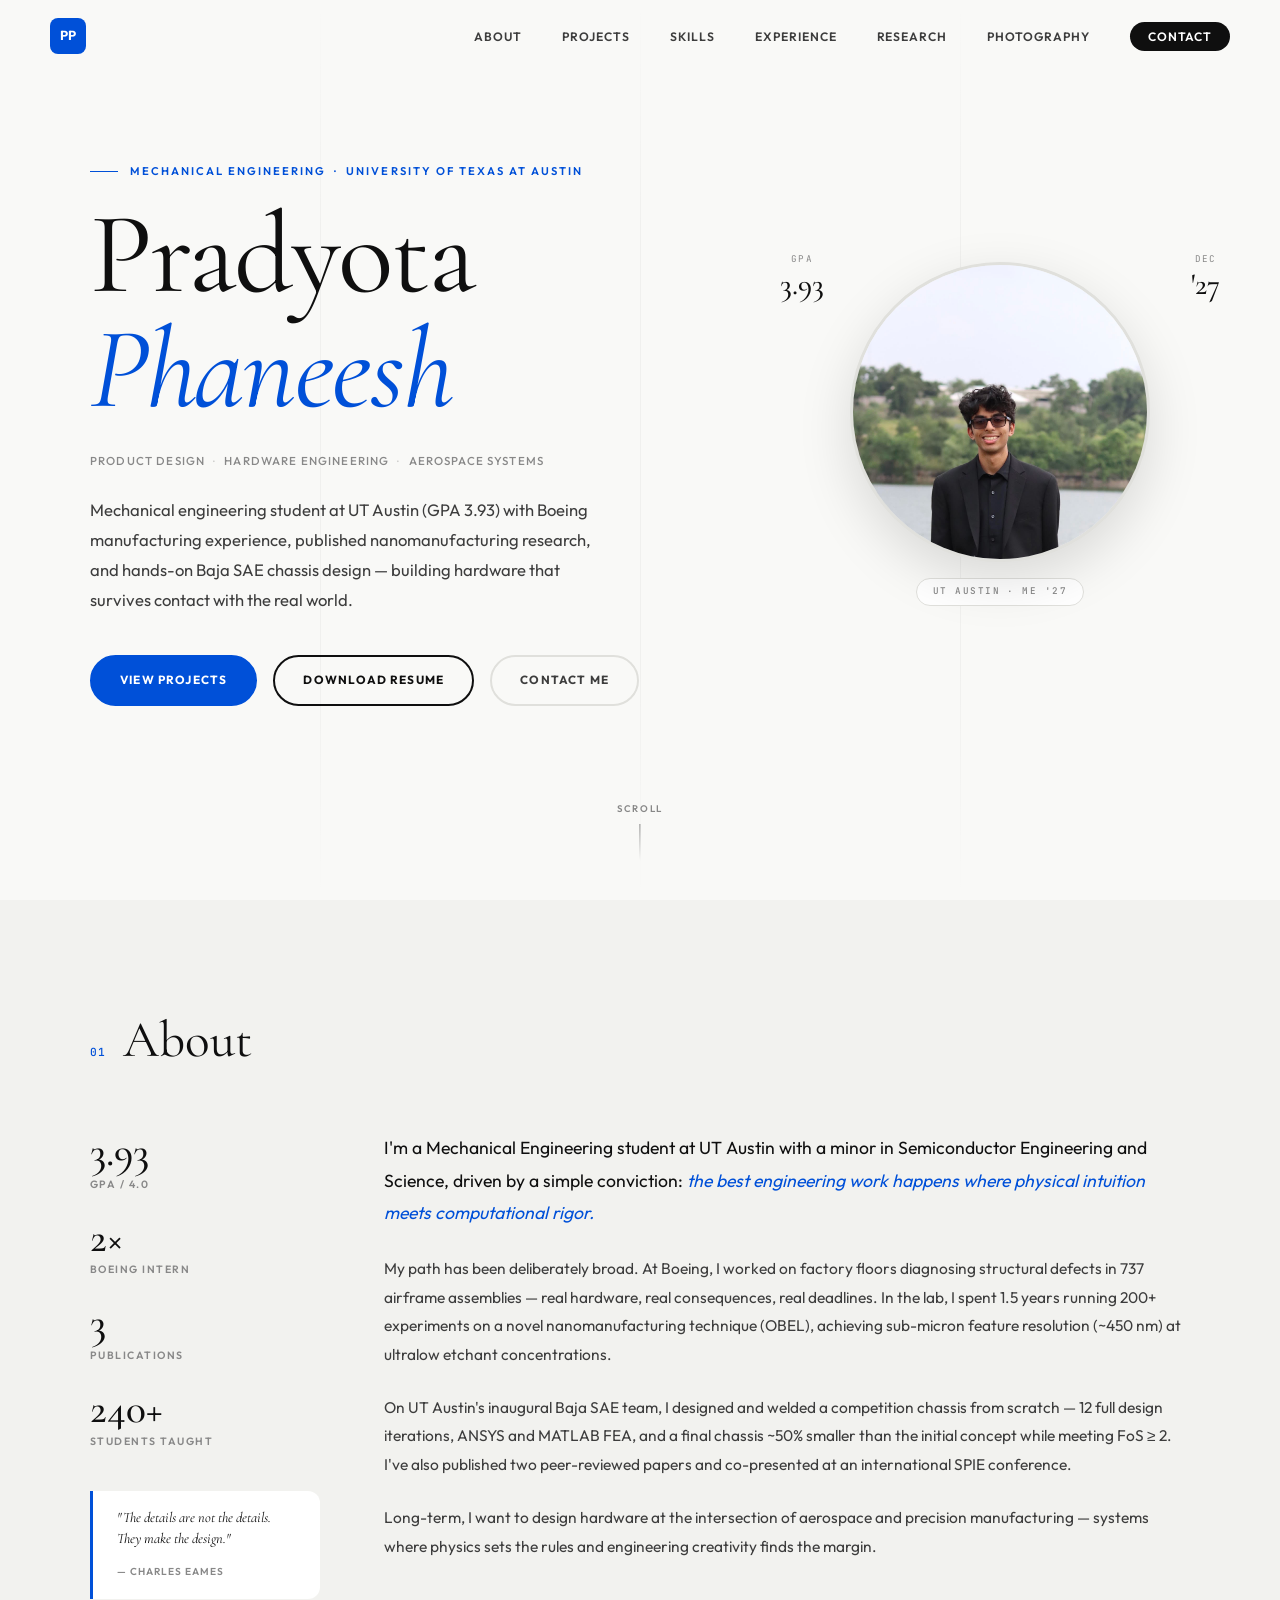
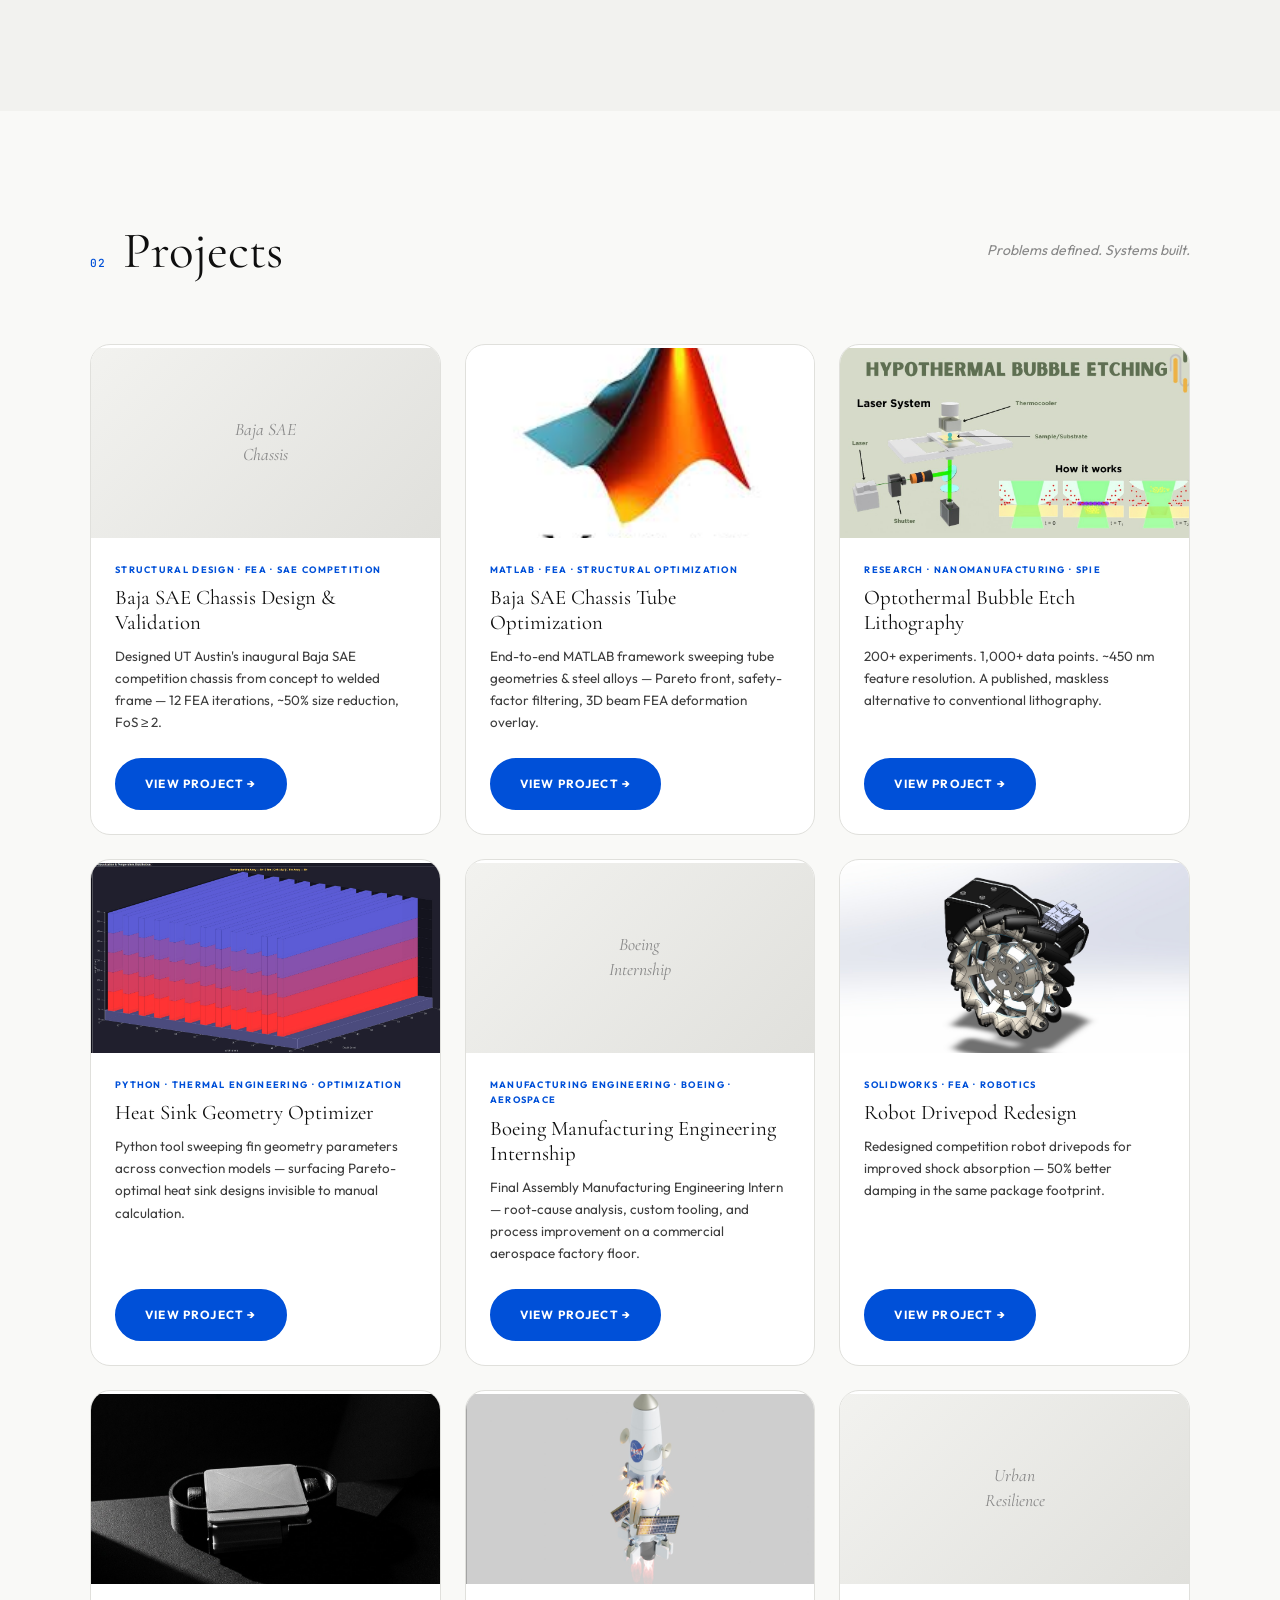
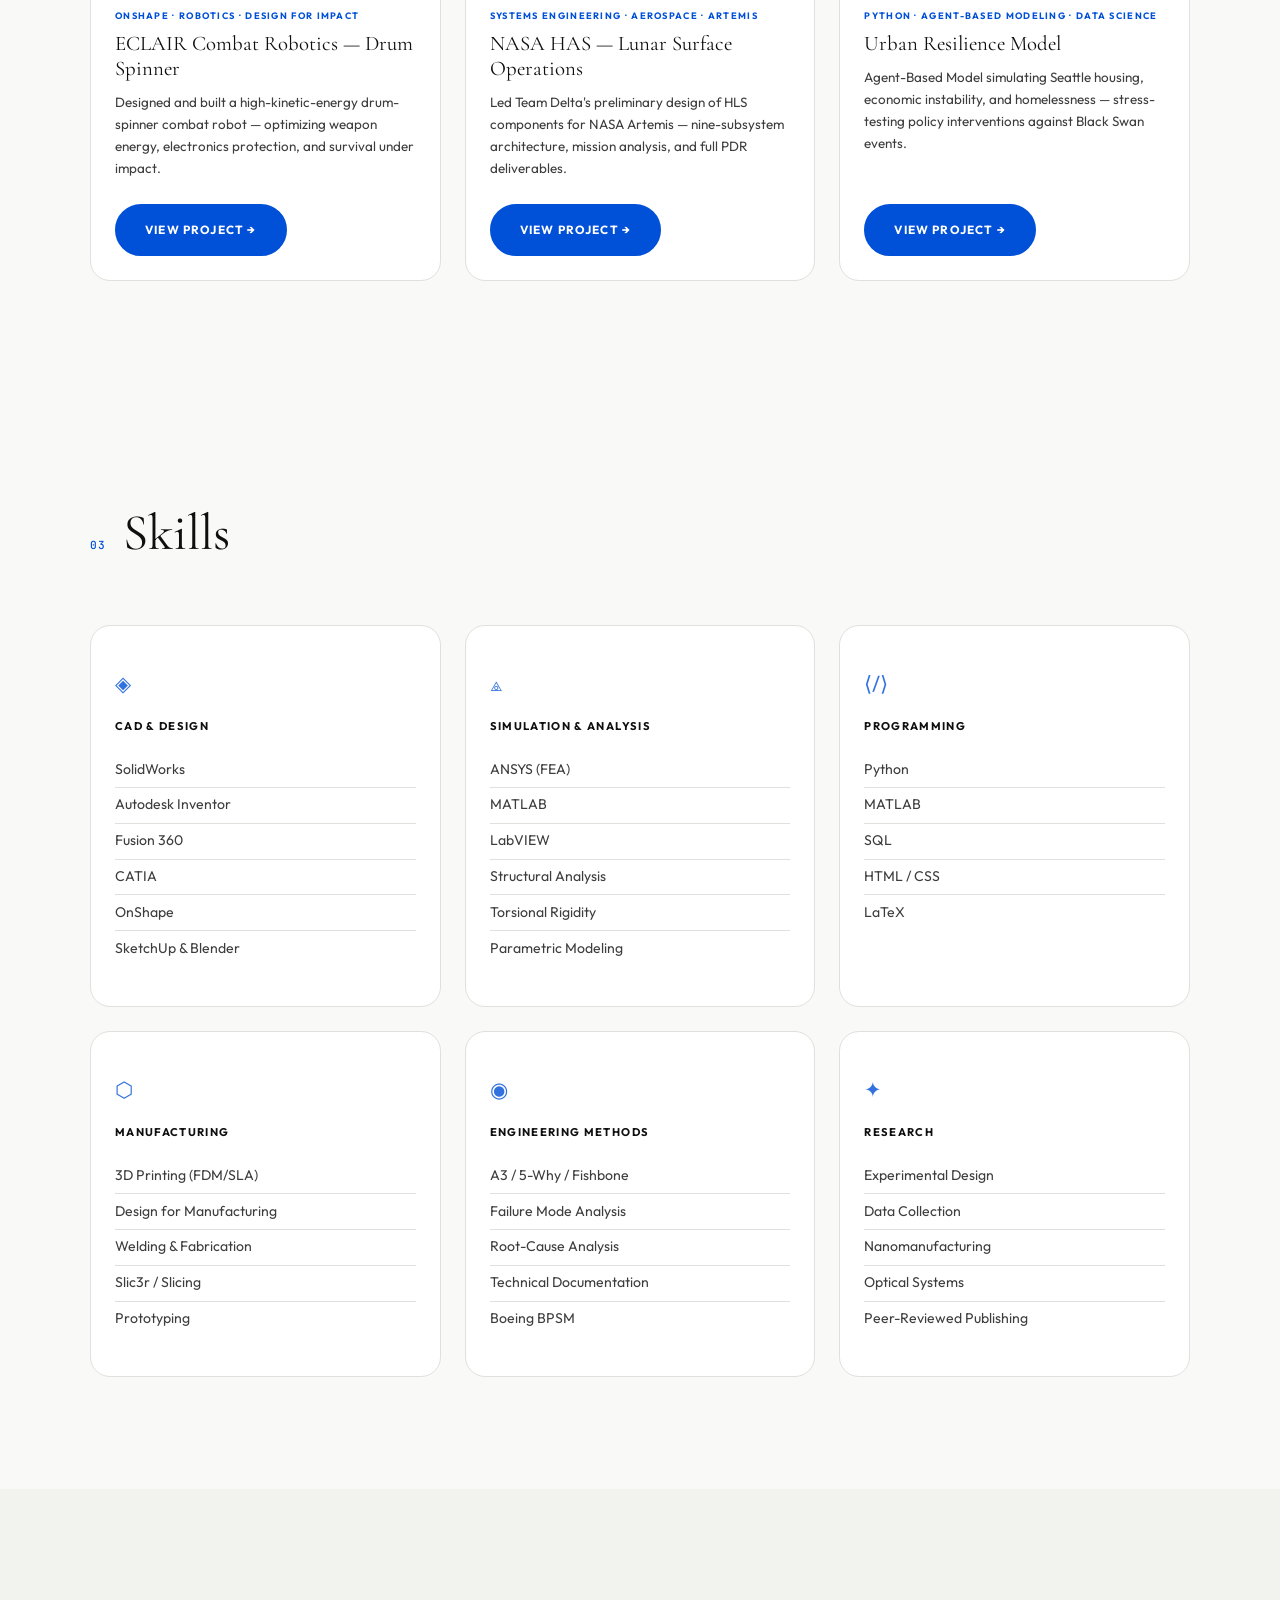
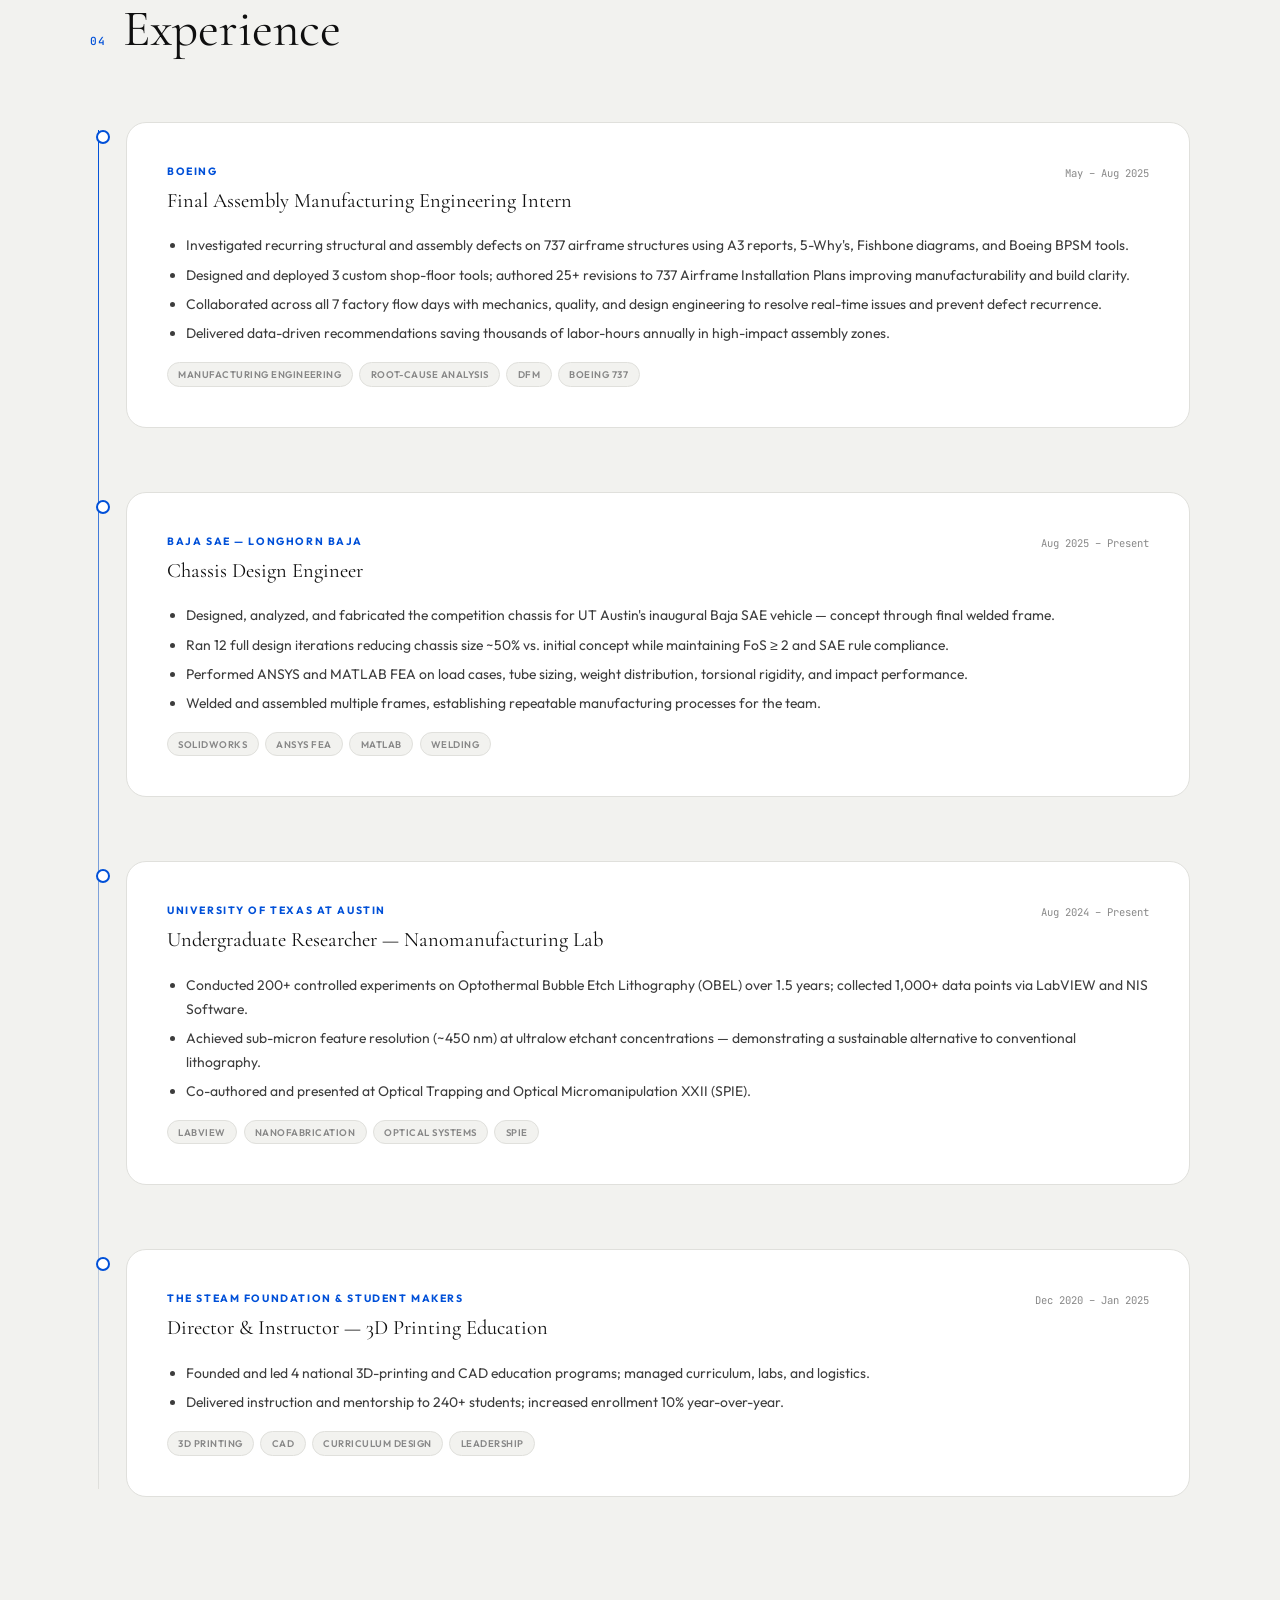
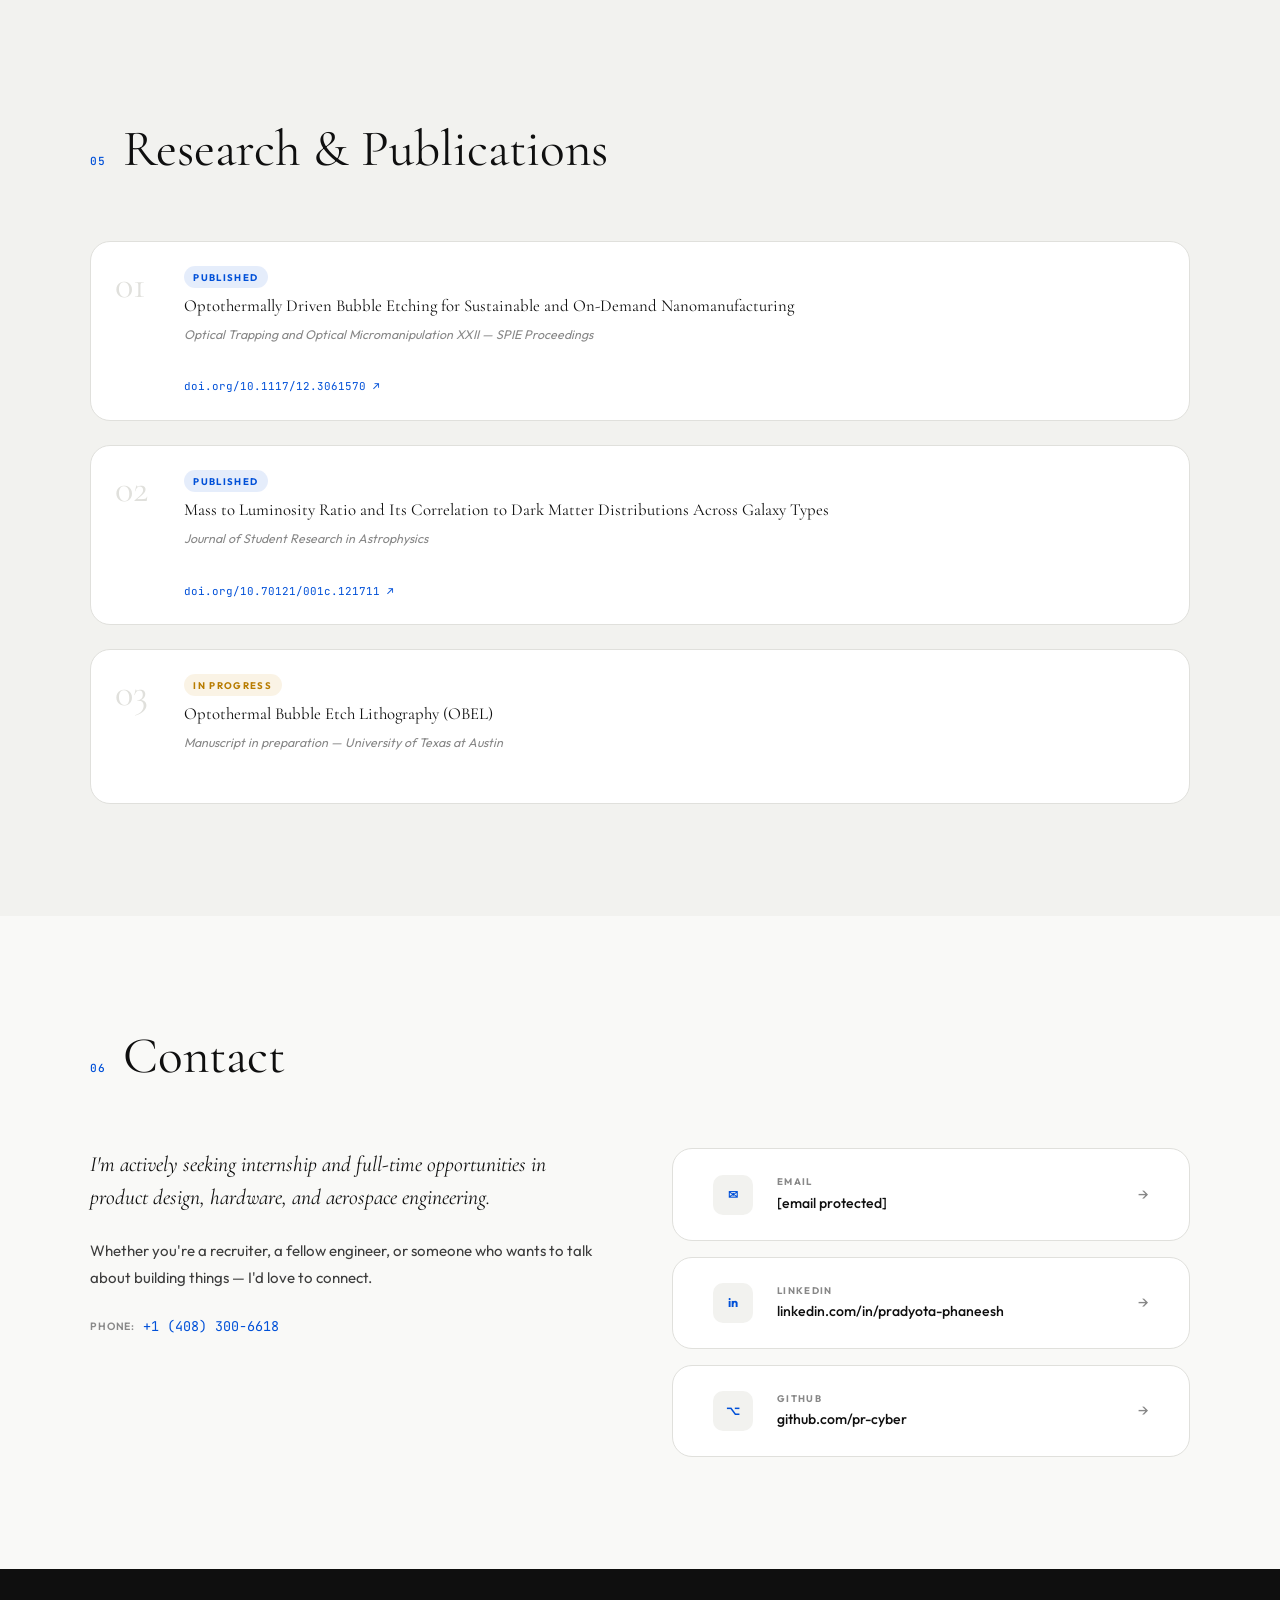
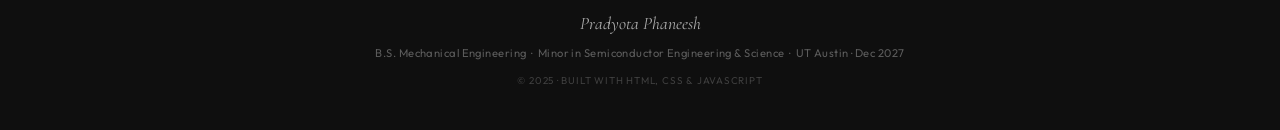
==== commit 285b3767: "Add files via upload" ====
--- a/index.html
+++ b/index.html
@@ -538,4 +538,4 @@
     <button class="lb-close" id="lbClose" aria-label="Close">✕</button>
     <button class="lb-prev"  id="lbPrev"  aria-label="Previous">‹</button>
     <div class="lb-img-wrap"><img src="" alt="" id="lbImg" class="lb-img" /></div>
-    <button class="lb-next"  i
+    <button class="lb-next"  i
--- a/style.css
+++ b/style.css
@@ -1,25 +1,23 @@
 /* ════════════════════════════════════════════════
-   PRADYOTA PHANEESH — PORTFOLIO STYLESHEET v4
+   PRADYOTA PHANEESH — PORTFOLIO STYLESHEET v5
    
    TABLE OF CONTENTS
    1.  CSS Variables
    2.  Reset & Base
    3.  Navigation
-   4.  Hero (two-column with headshot)
+   4.  Hero
    5.  Buttons
    6.  Section Labels
    7.  About
-   8.  Skills
-   9.  Projects Grid
+   8.  Skills  (+tooltip on hover)
+   9.  Projects Grid  (whole card clickable)
    10. Experience Timeline
-   11. Publications
+   11. Publications  (+hover description)
+       + Photography corkboard layout
    12. Contact
    13. Footer
    14. Project Page Styles
-       14a. Project Hero
-       14b. Project Sections
-       14c. Image Gallery + Lightbox
-   15. Scroll Reveal Animations
+   15. Scroll Reveal
    16. Responsive
 ════════════════════════════════════════════════ */
 
@@ -77,19 +75,18 @@
 img { max-width: 100%; display: block; }
 
 .container {
-  max-width: 1100px;
+  max-width: 1180px;
   margin: 0 auto;
   padding: 0 var(--sp-lg);
 }
 section { padding: var(--sp-2xl) 0; }
-.about, .experience, .publications { background: var(--bg-alt); }
+.about, .experience { background: var(--bg-alt); }
+.publications { background: var(--bg-alt); }
 
 
 /* ════ 3. NAVIGATION ════ */
 .navbar {
-  position: fixed;
-  top: 0; left: 0; right: 0;
-  z-index: 1000;
+  position: fixed; top: 0; left: 0; right: 0; z-index: 1000;
   padding: 1.1rem var(--sp-lg);
   transition: background 0.4s var(--ease), box-shadow 0.4s var(--ease);
 }
@@ -99,10 +96,7 @@
   -webkit-backdrop-filter: blur(14px);
   box-shadow: 0 1px 0 var(--border);
 }
-.nav-inner {
-  max-width: 1100px; margin: 0 auto;
-  display: flex; align-items: center; justify-content: space-between;
-}
+.nav-inner { max-width: 1180px; margin: 0 auto; display: flex; align-items: center; justify-content: space-between; }
 .nav-logo {
   font-family: var(--f-body); font-weight: 700; font-size: 0.82rem;
   color: var(--white); background: var(--accent);
@@ -118,219 +112,62 @@
   color: var(--ink-2); transition: color 0.2s;
 }
 .nav-links a:hover, .nav-links a.active { color: var(--accent); }
-.nav-cta {
-  background: var(--ink) !important; color: var(--white) !important;
-  padding: 0.45rem 1.1rem; border-radius: 50px;
-}
+.nav-cta { background: var(--ink) !important; color: var(--white) !important; padding: 0.45rem 1.1rem; border-radius: 50px; }
 .nav-cta:hover { background: var(--accent) !important; }
-
-.hamburger {
-  display: none; flex-direction: column; gap: 5px;
-  background: none; border: none; cursor: pointer; padding: 4px;
-}
-.hamburger span {
-  display: block; width: 22px; height: 2px;
-  background: var(--ink); border-radius: 2px;
-  transition: transform 0.3s, opacity 0.3s;
-}
-.mobile-menu {
-  display: none; flex-direction: column;
-  position: fixed; top: 60px; left: 0; right: 0;
-  background: var(--white); border-bottom: 1px solid var(--border);
-  z-index: 999; box-shadow: var(--sh-md);
-}
+.hamburger { display: none; flex-direction: column; gap: 5px; background: none; border: none; cursor: pointer; padding: 4px; }
+.hamburger span { display: block; width: 22px; height: 2px; background: var(--ink); border-radius: 2px; transition: transform 0.3s, opacity 0.3s; }
+.mobile-menu { display: none; flex-direction: column; position: fixed; top: 60px; left: 0; right: 0; background: var(--white); border-bottom: 1px solid var(--border); z-index: 999; box-shadow: var(--sh-md); }
 .mobile-menu.open { display: flex; }
-.mobile-link {
-  font-family: var(--f-body); font-size: 0.88rem; font-weight: 600;
-  letter-spacing: 0.07em; text-transform: uppercase; color: var(--ink);
-  padding: 0.9rem var(--sp-lg); border-bottom: 1px solid var(--border);
-  transition: color 0.2s;
-}
+.mobile-link { font-family: var(--f-body); font-size: 0.88rem; font-weight: 600; letter-spacing: 0.07em; text-transform: uppercase; color: var(--ink); padding: 0.9rem var(--sp-lg); border-bottom: 1px solid var(--border); transition: color 0.2s; }
 .mobile-link:hover { color: var(--accent); }
 
 
-/* ════ 4. HERO (two-column: text left, photo right) ════ */
+/* ════ 4. HERO ════ */
 .hero {
-  min-height: 100vh;
-  position: relative;
-  display: flex;
-  align-items: center;
-  overflow: hidden;
-  padding-top: 80px;
-}
-
-/* Background grid lines */
+  min-height: 100vh; position: relative;
+  display: flex; align-items: center; overflow: hidden; padding-top: 80px;
+}
 .hero-bg-grid { position: absolute; inset: 0; pointer-events: none; overflow: hidden; }
-.hg-line {
-  position: absolute; top: 0; bottom: 0; width: 1px;
-  background: linear-gradient(to bottom, transparent, rgba(0,0,0,0.034) 25%, rgba(0,0,0,0.034) 75%, transparent);
-}
+.hg-line { position: absolute; top: 0; bottom: 0; width: 1px; background: linear-gradient(to bottom, transparent, rgba(0,0,0,0.034) 25%, rgba(0,0,0,0.034) 75%, transparent); }
 .hg-line:nth-child(1) { left: 25%; }
 .hg-line:nth-child(2) { left: 50%; }
 .hg-line:nth-child(3) { left: 75%; }
 
-/* ── Two-column hero row ── */
 .hero-row {
-  max-width: 1100px;
-  margin: 0 auto;
-  padding: 0 var(--sp-lg);
-  width: 100%;
-  display: grid;
-  grid-template-columns: 1fr 380px;
-  gap: var(--sp-xl);
-  align-items: center;
-}
-
-/* Left column */
+  max-width: 1180px; margin: 0 auto; padding: 0 var(--sp-lg); width: 100%;
+  display: grid; grid-template-columns: 1fr 380px; gap: var(--sp-xl); align-items: center;
+}
 .hero-content { display: flex; flex-direction: column; }
-
-.hero-eyebrow {
-  font-family: var(--f-body); font-size: 0.7rem; font-weight: 600;
-  letter-spacing: 0.18em; text-transform: uppercase; color: var(--accent);
-  display: flex; align-items: center; gap: 0.75rem; margin-bottom: var(--sp-sm);
-}
+.hero-eyebrow { font-family: var(--f-body); font-size: 0.7rem; font-weight: 600; letter-spacing: 0.18em; text-transform: uppercase; color: var(--accent); display: flex; align-items: center; gap: 0.75rem; margin-bottom: var(--sp-sm); }
 .eyebrow-dash { display: block; width: 28px; height: 1px; background: var(--accent); flex-shrink: 0; }
-
-.hero-name {
-  font-family: var(--f-display);
-  font-size: clamp(3.5rem, 9vw, 7.5rem);
-  font-weight: 400; line-height: 1.0; color: var(--ink);
-  letter-spacing: -0.02em; margin-bottom: var(--sp-md);
-}
+.hero-name { font-family: var(--f-display); font-size: clamp(3.5rem, 9vw, 7.5rem); font-weight: 400; line-height: 1.0; color: var(--ink); letter-spacing: -0.02em; margin-bottom: var(--sp-md); }
 .hero-name em { font-style: italic; color: var(--accent); }
-
-.hero-disciplines {
-  font-family: var(--f-body); font-size: 0.72rem; font-weight: 500;
-  letter-spacing: 0.1em; text-transform: uppercase; color: var(--ink-3);
-  margin-bottom: var(--sp-md);
-  display: flex; align-items: center; flex-wrap: wrap; gap: 0.5rem;
-}
+.hero-disciplines { font-family: var(--f-body); font-size: 0.72rem; font-weight: 500; letter-spacing: 0.1em; text-transform: uppercase; color: var(--ink-3); margin-bottom: var(--sp-md); display: flex; align-items: center; flex-wrap: wrap; gap: 0.5rem; }
 .hero-sep { opacity: 0.4; }
-
-.hero-summary {
-  font-size: 1.04rem; line-height: 1.8; color: var(--ink-2);
-  max-width: 520px; margin-bottom: var(--sp-lg);
-}
+.hero-summary { font-size: 1.04rem; line-height: 1.8; color: var(--ink-2); max-width: 520px; margin-bottom: var(--sp-lg); }
 .hero-actions { display: flex; flex-wrap: wrap; gap: var(--sp-sm); }
 
-/* Right column — photo area */
-.hero-photo-wrap {
-  position: relative;
-  display: flex;
-  flex-direction: column;
-  align-items: center;
-  gap: var(--sp-sm);
-}
-
-/* Floating stat tags beside the photo */
-.photo-float-tag {
-  position: absolute;
-  display: flex;
-  flex-direction: column;
-  align-items: center;
-  gap: 2px;
-  z-index: 2;
-}
+/* Headshot area */
+.hero-photo-wrap { position: relative; display: flex; flex-direction: column; align-items: center; gap: var(--sp-sm); }
+.photo-float-tag { position: absolute; display: flex; flex-direction: column; align-items: center; gap: 2px; z-index: 2; }
 .photo-tag-tl { top: -10px; left: -30px; }
 .photo-tag-tr { top: -10px; right: -30px; }
-
-.ftag-label {
-  font-family: var(--f-mono); font-size: 0.58rem;
-  letter-spacing: 0.14em; text-transform: uppercase; color: var(--ink-3);
-}
-.ftag-val {
-  font-family: var(--f-display); font-size: 1.9rem; font-weight: 500;
-  color: var(--ink); line-height: 1;
-}
-
-/* The circular photo container */
-.hero-photo {
-  width: 300px;
-  height: 300px;
-  border-radius: 50%;
-  overflow: hidden;
-  border: 3px solid var(--border);
-  background: var(--bg-alt);
-  position: relative;
-  box-shadow: var(--sh-lg);
-  transition: border-color 0.3s;
-}
+.ftag-label { font-family: var(--f-mono); font-size: 0.58rem; letter-spacing: 0.14em; text-transform: uppercase; color: var(--ink-3); }
+.ftag-val { font-family: var(--f-display); font-size: 1.9rem; font-weight: 500; color: var(--ink); line-height: 1; }
+.hero-photo { width: 300px; height: 300px; border-radius: 50%; overflow: hidden; border: 3px solid var(--border); background: var(--bg-alt); position: relative; box-shadow: var(--sh-lg); transition: border-color 0.3s; }
 .hero-photo:hover { border-color: var(--accent); }
-
-.hero-photo-img {
-  width: 100%; height: 100%;
-  object-fit: cover; object-position: center top;
-  display: block;
-}
-
-/*
-  HEADSHOT PLACEHOLDER
-  Shown automatically when no headshot image is present.
-  To add your headshot:
-  1. Create "Images/" folder in your portfolio folder
-  2. Add your photo named "headshot.jpg"
-  The circle border will turn blue on hover to confirm it's working.
-*/
-.hero-photo-placeholder {
-  display: none; /* shown by JS onerror on <img> */
-  position: absolute; inset: 0;
-  flex-direction: column;
-  align-items: center;
-  justify-content: center;
-  gap: 0.75rem;
-  background: linear-gradient(145deg, var(--bg-alt), var(--border));
-  border-radius: 50%;
-}
-.php-initials {
-  font-family: var(--f-display);
-  font-size: 3rem; font-weight: 500;
-  color: var(--accent); line-height: 1;
-}
-.php-hint {
-  font-family: var(--f-body);
-  font-size: 0.6rem; font-weight: 600;
-  letter-spacing: 0.12em; text-transform: uppercase;
-  color: var(--ink-3); text-align: center;
-  padding: 0 1.5rem;
-}
-
-/* Decorative label under the photo */
-.photo-corner-label {
-  font-family: var(--f-mono);
-  font-size: 0.58rem; font-weight: 500;
-  letter-spacing: 0.16em; text-transform: uppercase;
-  color: var(--ink-3);
-  background: var(--white); border: 1px solid var(--border);
-  border-radius: 50px;
-  padding: 0.3rem 1rem;
-  white-space: nowrap;
-}
-
-/* Scroll indicator */
-.hero-scroll {
-  position: absolute; bottom: 2.5rem; left: 50%;
-  transform: translateX(-50%);
-  display: flex; flex-direction: column; align-items: center; gap: 0.5rem;
-  font-family: var(--f-body); font-size: 0.6rem; font-weight: 600;
-  letter-spacing: 0.16em; text-transform: uppercase; color: var(--ink-3);
-  animation: scrollBounce 2.5s ease-in-out infinite;
-}
+.hero-photo-img { width: 100%; height: 100%; object-fit: cover; object-position: center top; display: block; }
+.hero-photo-placeholder { display: none; position: absolute; inset: 0; flex-direction: column; align-items: center; justify-content: center; gap: 0.75rem; background: linear-gradient(145deg, var(--bg-alt), var(--border)); border-radius: 50%; }
+.php-initials { font-family: var(--f-display); font-size: 3rem; font-weight: 500; color: var(--accent); line-height: 1; }
+.php-hint { font-family: var(--f-body); font-size: 0.6rem; font-weight: 600; letter-spacing: 0.12em; text-transform: uppercase; color: var(--ink-3); text-align: center; padding: 0 1.5rem; }
+.photo-corner-label { font-family: var(--f-mono); font-size: 0.58rem; font-weight: 500; letter-spacing: 0.16em; text-transform: uppercase; color: var(--ink-3); background: var(--white); border: 1px solid var(--border); border-radius: 50px; padding: 0.3rem 1rem; white-space: nowrap; }
+.hero-scroll { position: absolute; bottom: 2.5rem; left: 50%; transform: translateX(-50%); display: flex; flex-direction: column; align-items: center; gap: 0.5rem; font-family: var(--f-body); font-size: 0.6rem; font-weight: 600; letter-spacing: 0.16em; text-transform: uppercase; color: var(--ink-3); animation: scrollBounce 2.5s ease-in-out infinite; }
 .scroll-line { width: 1px; height: 36px; background: linear-gradient(to bottom, var(--ink-3), transparent); }
-@keyframes scrollBounce {
-  0%,100% { transform: translateX(-50%) translateY(0); }
-  50%      { transform: translateX(-50%) translateY(7px); }
-}
+@keyframes scrollBounce { 0%,100% { transform: translateX(-50%) translateY(0); } 50% { transform: translateX(-50%) translateY(7px); } }
 
 
 /* ════ 5. BUTTONS ════ */
-.btn {
-  display: inline-flex; align-items: center; gap: 0.5rem;
-  font-family: var(--f-body); font-size: 0.74rem; font-weight: 700;
-  letter-spacing: 0.1em; text-transform: uppercase;
-  padding: 0.85rem 1.75rem; border-radius: 50px;
-  border: 2px solid transparent; cursor: pointer;
-  transition: all 0.25s var(--ease); white-space: nowrap;
-}
+.btn { display: inline-flex; align-items: center; gap: 0.5rem; font-family: var(--f-body); font-size: 0.74rem; font-weight: 700; letter-spacing: 0.1em; text-transform: uppercase; padding: 0.85rem 1.75rem; border-radius: 50px; border: 2px solid transparent; cursor: pointer; transition: all 0.25s var(--ease); white-space: nowrap; }
 .btn-primary { background: var(--accent); color: var(--white); border-color: var(--accent); }
 .btn-primary:hover { background: var(--accent-dk); border-color: var(--accent-dk); transform: translateY(-2px); box-shadow: 0 8px 28px rgba(0,80,216,0.35); }
 .btn-outline { background: transparent; color: var(--ink); border-color: var(--ink); }
@@ -341,10 +178,7 @@
 
 
 /* ════ 6. SECTION LABELS ════ */
-.section-label {
-  display: flex; align-items: baseline; gap: var(--sp-sm);
-  margin-bottom: var(--sp-xl); flex-wrap: wrap;
-}
+.section-label { display: flex; align-items: baseline; gap: var(--sp-sm); margin-bottom: var(--sp-xl); flex-wrap: wrap; }
 .lbl-num { font-family: var(--f-mono); font-size: 0.7rem; font-weight: 500; letter-spacing: 0.12em; color: var(--accent); }
 .lbl-title { font-family: var(--f-display); font-size: clamp(2rem, 5vw, 3.2rem); font-weight: 400; color: var(--ink); line-height: 1.1; }
 .lbl-sub { font-size: 0.88rem; font-style: italic; color: var(--ink-3); margin-left: auto; align-self: center; }
@@ -356,10 +190,7 @@
 .stat-card { display: flex; flex-direction: column; gap: 2px; }
 .stat-big { font-family: var(--f-display); font-size: 2.6rem; font-weight: 500; color: var(--ink); line-height: 1; }
 .stat-sub { font-family: var(--f-body); font-size: 0.66rem; font-weight: 600; letter-spacing: 0.14em; text-transform: uppercase; color: var(--ink-3); }
-.about-quote {
-  margin-top: var(--sp-sm); padding: var(--sp-sm) var(--sp-md);
-  border-left: 3px solid var(--accent); background: var(--white); border-radius: 0 var(--r-md) var(--r-md) 0;
-}
+.about-quote { margin-top: var(--sp-sm); padding: var(--sp-sm) var(--sp-md); border-left: 3px solid var(--accent); background: var(--white); border-radius: 0 var(--r-md) var(--r-md) 0; }
 .about-quote p { font-family: var(--f-display); font-style: italic; font-size: 0.9rem; color: var(--ink); line-height: 1.5; margin-bottom: 0.4rem; }
 .about-quote cite { font-family: var(--f-body); font-size: 0.63rem; font-weight: 600; letter-spacing: 0.1em; text-transform: uppercase; color: var(--ink-3); font-style: normal; }
 .about-body p { font-size: 0.97rem; line-height: 1.85; color: var(--ink-2); margin-bottom: var(--sp-md); }
@@ -367,90 +198,112 @@
 .about-lead em { font-style: italic; color: var(--accent); }
 
 
-/* ════ 8. SKILLS ════ */
+/* ════ 8. SKILLS  (with tooltip on hover) ════ */
+.skills { background: var(--bg); }
 .skills-grid { display: grid; grid-template-columns: repeat(3, 1fr); gap: var(--sp-md); }
-.skill-card {
-  background: var(--white); border: 1px solid var(--border); border-radius: var(--r-lg);
-  padding: var(--sp-lg) var(--sp-md); position: relative; overflow: hidden;
-  transition: transform 0.3s var(--ease-out), box-shadow 0.3s var(--ease-out);
-}
-.skill-card::before {
-  content: ''; position: absolute; top: 0; left: 0; right: 0; height: 3px;
-  background: var(--accent); transform: scaleX(0); transform-origin: left;
-  transition: transform 0.35s var(--ease-out);
-}
+.skill-card { background: var(--white); border: 1px solid var(--border); border-radius: var(--r-lg); padding: var(--sp-lg) var(--sp-md); position: relative; overflow: visible; transition: transform 0.3s var(--ease-out), box-shadow 0.3s var(--ease-out); }
+.skill-card::before { content: ''; position: absolute; top: 0; left: 0; right: 0; height: 3px; background: var(--accent); border-radius: var(--r-lg) var(--r-lg) 0 0; transform: scaleX(0); transform-origin: left; transition: transform 0.35s var(--ease-out); }
 .skill-card:hover::before { transform: scaleX(1); }
 .skill-card:hover { transform: translateY(-5px); box-shadow: var(--sh-lg); }
 .sk-icon { font-size: 1.3rem; color: var(--accent); margin-bottom: var(--sp-sm); opacity: 0.8; }
 .sk-heading { font-family: var(--f-body); font-size: 0.7rem; font-weight: 700; letter-spacing: 0.12em; text-transform: uppercase; color: var(--ink); margin-bottom: var(--sp-sm); }
-.sk-list li { font-size: 0.88rem; color: var(--ink-2); padding: 0.34rem 0; border-bottom: 1px solid var(--border); }
+.sk-list li { font-size: 0.88rem; color: var(--ink-2); padding: 0.34rem 0; border-bottom: 1px solid var(--border); position: relative; cursor: default; transition: color 0.18s, padding-left 0.18s; }
 .sk-list li:last-child { border-bottom: none; }
-
-
-/* ════ 9. PROJECTS GRID ════ */
+.sk-list li:hover { color: var(--accent); padding-left: 6px; }
+
+/* ── Tooltip (appears on hover via [data-tip]) ── */
+.sk-list li[data-tip] { cursor: help; }
+.sk-list li[data-tip]::after {
+  content: attr(data-tip);
+  position: absolute;
+  bottom: calc(100% + 8px);
+  left: 50%;
+  transform: translateX(-50%) translateY(4px);
+  background: var(--ink);
+  color: var(--white);
+  font-family: var(--f-body);
+  font-size: 0.67rem;
+  font-weight: 400;
+  line-height: 1.4;
+  letter-spacing: 0;
+  text-transform: none;
+  white-space: nowrap;
+  max-width: 220px;
+  white-space: normal;
+  text-align: center;
+  padding: 0.4rem 0.7rem;
+  border-radius: var(--r-sm);
+  box-shadow: 0 4px 14px rgba(0,0,0,0.28);
+  opacity: 0;
+  pointer-events: none;
+  transition: opacity 0.2s, transform 0.2s;
+  z-index: 100;
+}
+/* Arrow pointing down */
+.sk-list li[data-tip]::before {
+  content: '';
+  position: absolute;
+  bottom: calc(100% + 2px);
+  left: 50%;
+  transform: translateX(-50%) translateY(4px);
+  border: 5px solid transparent;
+  border-top-color: var(--ink);
+  opacity: 0;
+  pointer-events: none;
+  transition: opacity 0.2s, transform 0.2s;
+  z-index: 100;
+}
+.sk-list li[data-tip]:hover::after,
+.sk-list li[data-tip]:hover::before {
+  opacity: 1;
+  transform: translateX(-50%) translateY(0);
+}
+
+
+/* ════ 9. PROJECTS GRID  (whole card clickable) ════ */
 .projects { background: var(--bg); }
-
-/* 3-column grid for 6+ projects */
-.proj-grid {
-  display: grid;
-  grid-template-columns: repeat(3, 1fr);
-  gap: var(--sp-md);
-}
-
+.proj-grid { display: grid; grid-template-columns: repeat(3, 1fr); gap: var(--sp-md); }
+
+/*
+  .clickable-card — the entire card navigates on click.
+  JS reads data-href and adds the click listener.
+  cursor: pointer signals interactivity.
+*/
 .proj-card {
   background: var(--white); border: 1px solid var(--border);
   border-radius: var(--r-lg); overflow: hidden;
   display: flex; flex-direction: column;
   transition: transform 0.3s var(--ease-out), box-shadow 0.3s var(--ease-out);
 }
+.proj-card.clickable-card { cursor: pointer; }
 .proj-card:hover { transform: translateY(-6px); box-shadow: var(--sh-lg); }
-
-.pc-img-wrap {
-  position: relative; width: 100%; height: 190px;
-  background: var(--bg-alt); overflow: hidden;
-}
-.pc-img {
-  width: 100%; height: 100%; object-fit: cover; object-position: center;
-  display: block; transition: transform 0.5s var(--ease);
-}
+/* Accent top bar on card hover */
+.proj-card::before { content: ''; display: block; height: 3px; background: var(--accent); transform: scaleX(0); transform-origin: left; transition: transform 0.3s var(--ease-out); }
+.proj-card:hover::before { transform: scaleX(1); }
+
+.pc-img-wrap { position: relative; width: 100%; height: 190px; background: var(--bg-alt); overflow: hidden; }
+.pc-img { width: 100%; height: 100%; object-fit: cover; object-position: center; display: block; transition: transform 0.5s var(--ease); }
 .proj-card:hover .pc-img { transform: scale(1.05); }
-.pc-placeholder {
-  display: none; position: absolute; inset: 0;
-  align-items: center; justify-content: center;
-  background: linear-gradient(135deg, var(--bg-alt), var(--border));
-}
-.pc-placeholder span {
-  font-family: var(--f-display); font-style: italic;
-  font-size: 1.1rem; color: var(--ink-3); text-align: center; line-height: 1.4;
-}
-
+.pc-placeholder { display: none; position: absolute; inset: 0; align-items: center; justify-content: center; background: linear-gradient(135deg, var(--bg-alt), var(--border)); }
+.pc-placeholder span { font-family: var(--f-display); font-style: italic; font-size: 1.1rem; color: var(--ink-3); text-align: center; line-height: 1.4; }
 .pc-body { padding: var(--sp-md); display: flex; flex-direction: column; gap: 0.55rem; flex: 1; }
 .pc-tag { font-family: var(--f-body); font-size: 0.58rem; font-weight: 700; letter-spacing: 0.14em; text-transform: uppercase; color: var(--accent); }
 .pc-title { font-family: var(--f-display); font-size: 1.3rem; font-weight: 400; color: var(--ink); line-height: 1.2; }
 .pc-blurb { font-size: 0.84rem; line-height: 1.65; color: var(--ink-2); flex: 1; }
-.pc-btn { margin-top: var(--sp-sm); align-self: flex-start; }
+.pc-btn { margin-top: var(--sp-sm); align-self: flex-start; pointer-events: none; /* card is the clickable element */ }
+
+/* Highlight the button visually when card is hovered */
+.proj-card:hover .pc-btn { background: var(--accent-dk); border-color: var(--accent-dk); }
 
 
 /* ════ 10. EXPERIENCE TIMELINE ════ */
 .timeline { position: relative; padding-left: 36px; }
-.timeline::before {
-  content: ''; position: absolute; left: 8px; top: 8px; bottom: 8px;
-  width: 1px; background: linear-gradient(to bottom, var(--accent), var(--border));
-}
+.timeline::before { content: ''; position: absolute; left: 8px; top: 8px; bottom: 8px; width: 1px; background: linear-gradient(to bottom, var(--accent), var(--border)); }
 .tl-item { position: relative; margin-bottom: var(--sp-xl); }
 .tl-item:last-child { margin-bottom: 0; }
-.tl-dot {
-  position: absolute; left: -30px; top: 8px;
-  width: 14px; height: 14px; background: var(--white);
-  border: 2px solid var(--accent); border-radius: 50%;
-  transition: background 0.2s; z-index: 1;
-}
+.tl-dot { position: absolute; left: -30px; top: 8px; width: 14px; height: 14px; background: var(--white); border: 2px solid var(--accent); border-radius: 50%; transition: background 0.2s; z-index: 1; }
 .tl-item:hover .tl-dot { background: var(--accent); }
-.tl-card {
-  background: var(--white); border: 1px solid var(--border);
-  border-radius: var(--r-lg); padding: var(--sp-lg);
-  transition: box-shadow 0.3s, transform 0.3s var(--ease-out);
-}
+.tl-card { background: var(--white); border: 1px solid var(--border); border-radius: var(--r-lg); padding: var(--sp-lg); transition: box-shadow 0.3s, transform 0.3s var(--ease-out); }
 .tl-item:hover .tl-card { box-shadow: var(--sh-md); transform: translateX(4px); }
 .tl-head { display: flex; justify-content: space-between; align-items: flex-start; gap: var(--sp-md); margin-bottom: var(--sp-sm); flex-wrap: wrap; }
 .tl-head-left { display: flex; flex-direction: column; gap: 3px; }
@@ -460,34 +313,182 @@
 .tl-bullets { list-style: disc; padding-left: 1.2rem; margin-bottom: var(--sp-sm); }
 .tl-bullets li { font-size: 0.87rem; color: var(--ink-2); line-height: 1.7; margin-bottom: 0.35rem; }
 .tl-tags { display: flex; flex-wrap: wrap; gap: 0.4rem; }
-.tl-tags span {
-  font-family: var(--f-body); font-size: 0.6rem; font-weight: 600;
-  letter-spacing: 0.05em; text-transform: uppercase; color: var(--ink-3);
-  background: var(--bg-alt); border: 1px solid var(--border);
-  border-radius: 50px; padding: 0.2rem 0.65rem;
-}
-
-
-/* ════ 11. PUBLICATIONS ════ */
-.publications { background: var(--bg-alt); }
+.tl-tags span { font-family: var(--f-body); font-size: 0.6rem; font-weight: 600; letter-spacing: 0.05em; text-transform: uppercase; color: var(--ink-3); background: var(--bg-alt); border: 1px solid var(--border); border-radius: 50px; padding: 0.2rem 0.65rem; }
+
+
+/* ════ 11. PUBLICATIONS  (hover description) + PHOTOGRAPHY ════ */
+
+/* Publications */
 .pub-list { display: flex; flex-direction: column; gap: var(--sp-md); }
 .pub-item {
-  display: flex; gap: var(--sp-lg); align-items: flex-start;
+  display: flex; gap: var(--sp-md); align-items: flex-start;
   background: var(--white); border: 1px solid var(--border);
-  border-radius: var(--r-lg); padding: var(--sp-lg);
-  transition: box-shadow 0.3s, transform 0.3s var(--ease-out);
-}
-.pub-item:hover { box-shadow: var(--sh-md); transform: translateX(5px); }
+  border-radius: var(--r-lg); padding: var(--sp-md) var(--sp-md);
+  cursor: default;
+  transition: box-shadow 0.3s, transform 0.3s var(--ease-out), border-color 0.3s;
+  position: relative;
+  overflow: hidden;
+}
+.pub-item:hover { box-shadow: var(--sh-md); transform: translateX(5px); border-color: var(--accent); }
 .pub-num { font-family: var(--f-display); font-size: 2.4rem; font-weight: 400; color: var(--border); line-height: 1; flex-shrink: 0; min-width: 2.8rem; transition: color 0.3s; }
 .pub-item:hover .pub-num { color: var(--accent); }
 .pub-body { display: flex; flex-direction: column; gap: 0.4rem; }
 .pub-badge { font-family: var(--f-body); font-size: 0.6rem; font-weight: 700; letter-spacing: 0.14em; text-transform: uppercase; padding: 0.18rem 0.6rem; border-radius: 50px; display: inline-block; align-self: flex-start; }
 .pub-done { background: rgba(0,80,216,0.1); color: var(--accent); }
 .pub-wip  { background: rgba(200,140,0,0.1); color: #b87c00; }
-.pub-title { font-family: var(--f-display); font-size: 1.12rem; font-weight: 400; color: var(--ink); line-height: 1.4; }
-.pub-venue { font-size: 0.8rem; color: var(--ink-3); font-style: italic; }
-.pub-doi { font-family: var(--f-mono); font-size: 0.7rem; color: var(--accent); word-break: break-all; }
+.pub-title { font-family: var(--f-display); font-size: 1.05rem; font-weight: 400; color: var(--ink); line-height: 1.4; }
+.pub-venue { font-size: 0.78rem; color: var(--ink-3); font-style: italic; }
+.pub-doi { font-family: var(--f-mono); font-size: 0.68rem; color: var(--accent); word-break: break-all; }
 .pub-doi:hover { opacity: 0.7; }
+
+/* Hover description — hidden by default, slides in */
+.pub-hover-desc {
+  font-size: 0.8rem;
+  line-height: 1.6;
+  color: var(--ink-2);
+  background: var(--accent-gl);
+  border-left: 2px solid var(--accent);
+  border-radius: 0 var(--r-sm) var(--r-sm) 0;
+  padding: 0.5rem 0.75rem;
+  margin-top: 0.2rem;
+  max-height: 0;
+  overflow: hidden;
+  opacity: 0;
+  transition: max-height 0.35s var(--ease-out), opacity 0.3s, padding 0.3s;
+}
+.pub-item:hover .pub-hover-desc {
+  max-height: 120px;
+  opacity: 1;
+}
+
+
+/* ════════════════════════════════════════════════
+   PHOTOGRAPHY CORKBOARD
+   
+   Layout: 9 photos in a 3×3 scattered arrangement.
+   Each .pin-photo is absolute-positioned with a unique
+   rotation and offset to create the moodboard effect.
+   
+   The cork-board container has a fixed height to
+   accommodate all the overlapping photos.
+   
+   TO ADD MORE PHOTOS:
+   Copy a <figure class="pin-photo ppN"> block in HTML,
+   then add .ppN { top: X%; left: X%; --rot: Xdeg; } here.
+════════════════════════════════════════════════ */
+.cork-board {
+  position: relative;
+  background: #c19a6b;
+  /* Cork texture via CSS radial gradients */
+  background-image:
+    radial-gradient(ellipse 2px 3px at 20% 35%, rgba(0,0,0,0.06) 0%, transparent 100%),
+    radial-gradient(ellipse 3px 2px at 60% 70%, rgba(0,0,0,0.05) 0%, transparent 100%),
+    radial-gradient(ellipse 2px 2px at 80% 20%, rgba(0,0,0,0.04) 0%, transparent 100%),
+    radial-gradient(ellipse 3px 2px at 40% 85%, rgba(255,255,255,0.06) 0%, transparent 100%),
+    radial-gradient(ellipse 2px 3px at 10% 65%, rgba(0,0,0,0.05) 0%, transparent 100%);
+  border-radius: var(--r-lg);
+  height: 580px;
+  overflow: visible;
+  box-shadow: inset 0 2px 8px rgba(0,0,0,0.18), var(--sh-md);
+  border: 3px solid #a67c52;
+}
+
+/* Each polaroid photo */
+.pin-photo {
+  position: absolute;
+  background: #fff;
+  padding: 8px 8px 26px;             /* polaroid: thin sides, thick bottom */
+  box-shadow: 2px 5px 18px rgba(0,0,0,0.38), inset 0 0 0 1px rgba(0,0,0,0.06);
+  border-radius: 2px;
+  cursor: pointer;
+  transition: transform 0.25s var(--ease-out), box-shadow 0.25s, z-index 0s;
+  z-index: 1;
+  transform: rotate(var(--rot, 0deg));
+  overflow: visible;
+}
+.pin-photo:hover {
+  transform: rotate(0deg) scale(1.08) !important;
+  box-shadow: 4px 12px 36px rgba(0,0,0,0.55);
+  z-index: 20;
+}
+
+/* Image inside the polaroid */
+.cork-img {
+  display: block;
+  width: 100%;
+  height: 100%;
+  object-fit: cover;
+  border-radius: 1px;
+}
+
+/* Placeholder when photo not yet added */
+.cork-placeholder {
+  display: none;
+  position: absolute;
+  inset: 8px 8px 26px;
+  background: #e8d8c0;
+  align-items: center;
+  justify-content: center;
+  font-size: 1.6rem;
+  border-radius: 1px;
+  color: #a07040;
+}
+/* show placeholder when img fails */
+.cork-img[style*="display: none"] + .cork-placeholder { display: flex !important; }
+
+/* Overlay zoom icon */
+.pin-photo .gal-overlay {
+  position: absolute;
+  inset: 8px 8px 26px;
+  background: rgba(0,0,0,0.35);
+  opacity: 0;
+  transition: opacity 0.25s;
+  display: flex;
+  align-items: center;
+  justify-content: center;
+  border-radius: 1px;
+}
+.pin-photo:hover .gal-overlay { opacity: 1; }
+.pin-photo .gal-zoom { width: 36px; height: 36px; background: rgba(255,255,255,0.9); border-radius: 50%; display: flex; align-items: center; justify-content: center; font-size: 1rem; color: var(--ink); }
+
+/* Push pins */
+.pushpin {
+  position: absolute;
+  top: -8px; left: 50%;
+  transform: translateX(-50%);
+  width: 14px; height: 14px;
+  border-radius: 50%;
+  box-shadow: 0 2px 6px rgba(0,0,0,0.4), inset 0 -2px 3px rgba(0,0,0,0.2);
+  z-index: 2;
+}
+.pin-red-dot    { background: radial-gradient(circle at 40% 35%, #ff6b6b, #c0392b); }
+.pin-blue-dot   { background: radial-gradient(circle at 40% 35%, #5dade2, #2471a3); }
+.pin-yellow-dot { background: radial-gradient(circle at 40% 35%, #f9e04b, #d4ac0d); }
+.pin-green-dot  { background: radial-gradient(circle at 40% 35%, #58d68d, #1e8449); }
+
+/*
+  Photo positions — 3 columns × 3 rows, staggered.
+  Each photo has --rot (rotation) set inline or here.
+  Sizes vary: some landscape (wider), some portrait (taller).
+  
+  Coordinate system: top/left as % of cork-board container.
+  The cork-board is ~500px wide × 580px tall.
+*/
+
+/* Row 1 */
+.pp1 { --rot: -4deg;  top: 18px;  left: 18px;  width: 150px; height: 130px; }
+.pp2 { --rot:  5deg;  top: 12px;  left: 195px; width: 135px; height: 160px; }
+.pp3 { --rot: -7deg;  top: 20px;  left: 352px; width: 140px; height: 125px; }
+
+/* Row 2 */
+.pp4 { --rot:  8deg;  top: 195px; left: 8px;   width: 145px; height: 155px; }
+.pp5 { --rot: -2deg;  top: 188px; left: 168px; width: 170px; height: 145px; }
+.pp6 { --rot:  6deg;  top: 180px; left: 355px; width: 135px; height: 160px; }
+
+/* Row 3 */
+.pp7 { --rot: -9deg;  top: 385px; left: 30px;  width: 150px; height: 130px; }
+.pp8 { --rot:  4deg;  top: 378px; left: 198px; width: 155px; height: 145px; }
+.pp9 { --rot: -5deg;  top: 390px; left: 362px; width: 140px; height: 130px; }
 
 
 /* ════ 12. CONTACT ════ */
@@ -499,19 +500,9 @@
 .contact-phone span { font-weight: 600; text-transform: uppercase; letter-spacing: 0.08em; font-size: 0.66rem; }
 .contact-phone a { color: var(--accent); font-family: var(--f-mono); font-size: 0.84rem; }
 .contact-cards { display: flex; flex-direction: column; gap: var(--sp-sm); }
-.cc {
-  display: flex; align-items: center; gap: var(--sp-md);
-  background: var(--white); border: 1px solid var(--border);
-  border-radius: var(--r-lg); padding: var(--sp-md) var(--sp-lg);
-  transition: all 0.3s var(--ease-out);
-}
+.cc { display: flex; align-items: center; gap: var(--sp-md); background: var(--white); border: 1px solid var(--border); border-radius: var(--r-lg); padding: var(--sp-md) var(--sp-lg); transition: all 0.3s var(--ease-out); }
 .cc:hover { border-color: var(--accent); box-shadow: var(--sh-md); transform: translateX(6px); }
-.cc-icon {
-  width: 40px; height: 40px; background: var(--bg-alt); border-radius: 10px;
-  display: flex; align-items: center; justify-content: center;
-  font-family: var(--f-body); font-size: 0.78rem; font-weight: 700; color: var(--accent);
-  flex-shrink: 0; transition: background 0.25s, color 0.25s;
-}
+.cc-icon { width: 40px; height: 40px; background: var(--bg-alt); border-radius: 10px; display: flex; align-items: center; justify-content: center; font-family: var(--f-body); font-size: 0.78rem; font-weight: 700; color: var(--accent); flex-shrink: 0; transition: background 0.25s, color 0.25s; }
 .cc:hover .cc-icon { background: var(--accent); color: var(--white); }
 .cc-text { flex: 1; display: flex; flex-direction: column; gap: 2px; overflow: hidden; }
 .cc-lbl { font-family: var(--f-body); font-size: 0.6rem; font-weight: 700; letter-spacing: 0.14em; text-transform: uppercase; color: var(--ink-3); }
@@ -524,110 +515,57 @@
 .footer { background: var(--ink); padding: var(--sp-lg) 0; text-align: center; }
 .footer-inner { display: flex; flex-direction: column; align-items: center; gap: 0.4rem; }
 .footer-name { font-family: var(--f-display); font-size: 1.1rem; font-style: italic; color: rgba(255,255,255,0.65); }
-.footer-meta  { font-size: 0.7rem; color: rgba(255,255,255,0.32); letter-spacing: 0.04em; text-align: center; line-height: 1.6; }
-.footer-copy  { font-size: 0.62rem; color: rgba(255,255,255,0.2); letter-spacing: 0.08em; text-transform: uppercase; margin-top: 0.2rem; }
+.footer-meta { font-size: 0.7rem; color: rgba(255,255,255,0.32); letter-spacing: 0.04em; text-align: center; line-height: 1.6; }
+.footer-copy { font-size: 0.62rem; color: rgba(255,255,255,0.2); letter-spacing: 0.08em; text-transform: uppercase; margin-top: 0.2rem; }
 
 
 /* ════ 14. PROJECT PAGES ════ */
-
-/* ── 14a. Project Hero ── */
-.proj-page-hero {
-  padding-top: 120px; padding-bottom: var(--sp-2xl);
-  background: var(--bg); position: relative; overflow: hidden;
-}
-.proj-page-hero::before {
-  content: ''; position: absolute; top: 0; left: 0; right: 0;
-  height: 4px; background: var(--accent);
-}
-.proj-hero-back {
-  display: inline-flex; align-items: center; gap: 0.5rem;
-  font-family: var(--f-body); font-size: 0.7rem; font-weight: 700;
-  letter-spacing: 0.1em; text-transform: uppercase; color: var(--ink-3);
-  margin-bottom: var(--sp-lg); transition: color 0.2s;
-}
+.proj-page-hero { padding-top: 120px; padding-bottom: var(--sp-2xl); background: var(--bg); position: relative; overflow: hidden; }
+.proj-page-hero::before { content: ''; position: absolute; top: 0; left: 0; right: 0; height: 4px; background: var(--accent); }
+.proj-hero-back { display: inline-flex; align-items: center; gap: 0.5rem; font-family: var(--f-body); font-size: 0.7rem; font-weight: 700; letter-spacing: 0.1em; text-transform: uppercase; color: var(--ink-3); margin-bottom: var(--sp-lg); transition: color 0.2s; }
 .proj-hero-back:hover { color: var(--accent); }
 .proj-hero-back::before { content: '←'; font-size: 1rem; }
-.proj-hero-tag {
-  font-family: var(--f-body); font-size: 0.68rem; font-weight: 700;
-  letter-spacing: 0.18em; text-transform: uppercase; color: var(--accent);
-  margin-bottom: 0.75rem;
-  display: flex; align-items: center; gap: 0.75rem;
-}
+.proj-hero-tag { font-family: var(--f-body); font-size: 0.68rem; font-weight: 700; letter-spacing: 0.18em; text-transform: uppercase; color: var(--accent); margin-bottom: 0.75rem; display: flex; align-items: center; gap: 0.75rem; }
 .proj-hero-tag::before { content: ''; display: block; width: 24px; height: 1px; background: var(--accent); }
-.proj-hero-title {
-  font-family: var(--f-display);
-  font-size: clamp(2.5rem, 6vw, 5rem);
-  font-weight: 400; color: var(--ink); line-height: 1.05;
-  letter-spacing: -0.01em; margin-bottom: var(--sp-md);
-}
+.proj-hero-title { font-family: var(--f-display); font-size: clamp(2.5rem, 6vw, 5rem); font-weight: 400; color: var(--ink); line-height: 1.05; letter-spacing: -0.01em; margin-bottom: var(--sp-md); }
 .proj-hero-title em { font-style: italic; color: var(--accent); }
 .proj-hero-summary { font-size: 1.05rem; line-height: 1.8; color: var(--ink-2); max-width: 640px; margin-bottom: var(--sp-lg); }
-.proj-hero-stats {
-  display: flex; gap: var(--sp-lg); flex-wrap: wrap;
-  padding-top: var(--sp-lg); border-top: 1px solid var(--border);
-}
+.proj-hero-stats { display: flex; gap: var(--sp-lg); flex-wrap: wrap; padding-top: var(--sp-lg); border-top: 1px solid var(--border); }
 .proj-stat { display: flex; flex-direction: column; gap: 3px; }
 .ps-val { font-family: var(--f-display); font-size: 1.8rem; color: var(--ink); line-height: 1; }
 .ps-lbl { font-family: var(--f-body); font-size: 0.62rem; font-weight: 600; letter-spacing: 0.14em; text-transform: uppercase; color: var(--ink-3); }
 
-/* ── 14b. Project Content ── */
 .proj-section { padding: var(--sp-xl) 0; }
 .proj-section-alt { background: var(--bg-alt); }
 .proj-section-head { display: flex; align-items: center; gap: var(--sp-sm); margin-bottom: var(--sp-lg); }
 .psh-num { font-family: var(--f-mono); font-size: 0.65rem; font-weight: 500; color: var(--accent); letter-spacing: 0.12em; }
 .psh-title { font-family: var(--f-display); font-size: clamp(1.6rem, 3vw, 2.2rem); font-weight: 400; color: var(--ink); }
 .proj-two-col { display: grid; grid-template-columns: 1fr 1fr; gap: var(--sp-xl); align-items: start; }
-.proj-callout {
-  border-left: 3px solid var(--accent); background: var(--white);
-  border-radius: 0 var(--r-md) var(--r-md) 0; padding: var(--sp-md) var(--sp-lg); margin: var(--sp-md) 0;
-}
+.proj-callout { border-left: 3px solid var(--accent); background: var(--white); border-radius: 0 var(--r-md) var(--r-md) 0; padding: var(--sp-md) var(--sp-lg); margin: var(--sp-md) 0; }
 .callout-label { font-family: var(--f-body); font-size: 0.6rem; font-weight: 700; letter-spacing: 0.16em; text-transform: uppercase; color: var(--accent); display: block; margin-bottom: 0.35rem; }
 .proj-callout p { font-family: var(--f-display); font-style: italic; font-size: 1.05rem; color: var(--ink); line-height: 1.55; }
 .proj-text p { font-size: 0.96rem; line-height: 1.85; color: var(--ink-2); margin-bottom: var(--sp-md); }
 .proj-text p:last-child { margin-bottom: 0; }
 .proc-steps { display: flex; flex-direction: column; gap: var(--sp-md); margin-top: var(--sp-sm); }
-.proc-step {
-  display: grid; grid-template-columns: 48px 1fr; gap: var(--sp-md); align-items: start;
-  background: var(--white); border: 1px solid var(--border);
-  border-radius: var(--r-lg); padding: var(--sp-md) var(--sp-lg); transition: box-shadow 0.25s;
-}
+.proc-step { display: grid; grid-template-columns: 48px 1fr; gap: var(--sp-md); align-items: start; background: var(--white); border: 1px solid var(--border); border-radius: var(--r-lg); padding: var(--sp-md) var(--sp-lg); transition: box-shadow 0.25s; }
 .proc-step:hover { box-shadow: var(--sh-md); }
 .proc-num { font-family: var(--f-display); font-size: 2rem; color: var(--accent); opacity: 0.3; line-height: 1; padding-top: 2px; }
 .proc-step:hover .proc-num { opacity: 0.8; }
 .proc-content h4 { font-family: var(--f-body); font-size: 0.88rem; font-weight: 700; color: var(--ink); margin-bottom: 0.3rem; letter-spacing: 0.03em; }
 .proc-content p { font-size: 0.86rem; line-height: 1.7; color: var(--ink-2); }
 .proj-tools-row { display: flex; flex-wrap: wrap; gap: 0.5rem; margin-top: var(--sp-sm); }
-.proj-tools-row span {
-  font-family: var(--f-body); font-size: 0.68rem; font-weight: 600;
-  letter-spacing: 0.06em; text-transform: uppercase; color: var(--ink-3);
-  background: var(--white); border: 1px solid var(--border);
-  border-radius: 50px; padding: 0.28rem 0.85rem;
-}
+.proj-tools-row span { font-family: var(--f-body); font-size: 0.68rem; font-weight: 600; letter-spacing: 0.06em; text-transform: uppercase; color: var(--ink-3); background: var(--white); border: 1px solid var(--border); border-radius: 50px; padding: 0.28rem 0.85rem; }
 .results-list { display: flex; flex-direction: column; gap: var(--sp-sm); margin-top: var(--sp-sm); }
-.result-item {
-  display: flex; align-items: flex-start; gap: var(--sp-sm);
-  background: var(--white); border: 1px solid var(--border);
-  border-radius: var(--r-md); padding: var(--sp-sm) var(--sp-md);
-}
+.result-item { display: flex; align-items: flex-start; gap: var(--sp-sm); background: var(--white); border: 1px solid var(--border); border-radius: var(--r-md); padding: var(--sp-sm) var(--sp-md); }
 .result-icon { font-size: 1rem; flex-shrink: 0; padding-top: 2px; }
 .result-item p { font-size: 0.9rem; line-height: 1.65; color: var(--ink-2); }
 .result-item p strong { color: var(--ink); font-weight: 600; }
 
-/* ── 14c. Gallery + Lightbox ── */
-/*
-  HOW TO ADD IMAGES:
-  1. Drop photos into Images/projectname/ folder
-     e.g. Images/baja-tube/img1.jpg
-  2. Copy a <figure class="gal-item"> block and change src + alt
-  3. The gallery auto-fits — no CSS changes needed
-*/
+/* Gallery (project pages) */
 .proj-gallery { padding: var(--sp-xl) 0; }
 .gallery-grid { display: grid; grid-template-columns: repeat(3, 1fr); gap: var(--sp-sm); }
 .gal-item-wide { grid-column: span 2; }
-.gal-item {
-  border-radius: var(--r-md); overflow: hidden;
-  background: var(--bg-alt); position: relative; cursor: pointer;
-}
+.gal-item { border-radius: var(--r-md); overflow: hidden; background: var(--bg-alt); position: relative; cursor: pointer; }
 .gal-item::before { content: ''; display: block; padding-top: 66%; }
 .gal-item-wide::before { padding-top: 50%; }
 .gal-img { position: absolute; inset: 0; width: 100%; height: 100%; object-fit: cover; transition: transform 0.5s var(--ease); display: block; }
@@ -636,36 +574,18 @@
 .gal-item:hover .gal-overlay { opacity: 1; }
 .gal-zoom { width: 40px; height: 40px; background: rgba(255,255,255,0.9); border-radius: 50%; display: flex; align-items: center; justify-content: center; font-size: 1.1rem; color: var(--ink); }
 .gal-caption { padding: 0.6rem 0.75rem; font-size: 0.75rem; color: var(--ink-3); font-style: italic; }
-.gal-placeholder {
-  position: absolute; inset: 0;
-  display: flex; flex-direction: column; align-items: center; justify-content: center; gap: 0.5rem;
-  background: linear-gradient(135deg, var(--bg-alt), var(--border));
-}
+.gal-placeholder { position: absolute; inset: 0; display: flex; flex-direction: column; align-items: center; justify-content: center; gap: 0.5rem; background: linear-gradient(135deg, var(--bg-alt), var(--border)); }
 .gal-placeholder span { font-family: var(--f-body); font-size: 0.7rem; font-weight: 600; letter-spacing: 0.1em; text-transform: uppercase; color: var(--ink-3); }
 .gal-placeholder-icon { font-size: 1.5rem; color: var(--ink-3); opacity: 0.4; }
 
 /* Lightbox */
-.lightbox {
-  display: none; position: fixed; inset: 0;
-  background: rgba(10,10,10,0.95); z-index: 2000;
-  align-items: center; justify-content: center; padding: var(--sp-lg);
-}
+.lightbox { display: none; position: fixed; inset: 0; background: rgba(10,10,10,0.96); z-index: 2000; align-items: center; justify-content: center; padding: var(--sp-lg); }
 .lightbox.open { display: flex; }
 .lb-img-wrap { max-width: 90vw; max-height: 80vh; display: flex; align-items: center; justify-content: center; }
 .lb-img { max-width: 100%; max-height: 80vh; border-radius: var(--r-md); object-fit: contain; }
-.lb-close {
-  position: fixed; top: var(--sp-md); right: var(--sp-md);
-  background: rgba(255,255,255,0.12); border: none; color: var(--white);
-  font-size: 1.2rem; width: 44px; height: 44px; border-radius: 50%;
-  cursor: pointer; display: flex; align-items: center; justify-content: center; transition: background 0.2s;
-}
+.lb-close { position: fixed; top: var(--sp-md); right: var(--sp-md); background: rgba(255,255,255,0.12); border: none; color: var(--white); font-size: 1.2rem; width: 44px; height: 44px; border-radius: 50%; cursor: pointer; display: flex; align-items: center; justify-content: center; transition: background 0.2s; }
 .lb-close:hover { background: rgba(255,255,255,0.25); }
-.lb-prev, .lb-next {
-  position: fixed; top: 50%; transform: translateY(-50%);
-  background: rgba(255,255,255,0.1); border: none; color: var(--white);
-  font-size: 2rem; padding: 0.75rem 1rem; border-radius: var(--r-md);
-  cursor: pointer; transition: background 0.2s;
-}
+.lb-prev, .lb-next { position: fixed; top: 50%; transform: translateY(-50%); background: rgba(255,255,255,0.1); border: none; color: var(--white); font-size: 2rem; padding: 0.75rem 1rem; border-radius: var(--r-md); cursor: pointer; transition: background 0.2s; }
 .lb-prev { left: var(--sp-md); }
 .lb-next { right: var(--sp-md); }
 .lb-prev:hover, .lb-next:hover { background: rgba(255,255,255,0.2); }
@@ -673,23 +593,36 @@
 
 
 /* ════ 15. SCROLL REVEAL ════ */
-.reveal { opacity: 0; transform: translateY(28px); transition: opacity 0.7s var(--ease-out), transform 0.7s var(--ease-out); }
-.reveal.visible { opacity: 1; transform: translateY(0); }
-
+/*
+  Progressive enhancement: content is ALWAYS visible.
+  JS adds body.js-reveal-ready before observing,
+  which opts elements into the scroll animation.
+  If JS fails, everything is visible immediately.
+*/
+.reveal { opacity: 1; transform: none; }
+
+body.js-reveal-ready .reveal {
+  opacity: 0;
+  transform: translateY(28px);
+  transition: opacity 0.7s var(--ease-out), transform 0.7s var(--ease-out);
+}
+body.js-reveal-ready .reveal.visible {
+  opacity: 1;
+  transform: translateY(0);
+}
 .skills-grid .skill-card:nth-child(2) { transition-delay: 0.07s; }
 .skills-grid .skill-card:nth-child(3) { transition-delay: 0.14s; }
 .skills-grid .skill-card:nth-child(4) { transition-delay: 0.21s; }
 .skills-grid .skill-card:nth-child(5) { transition-delay: 0.28s; }
 .skills-grid .skill-card:nth-child(6) { transition-delay: 0.35s; }
-
-.proj-grid .proj-card:nth-child(2) { transition-delay: 0.07s; }
-.proj-grid .proj-card:nth-child(3) { transition-delay: 0.14s; }
-.proj-grid .proj-card:nth-child(4) { transition-delay: 0.05s; }
-.proj-grid .proj-card:nth-child(5) { transition-delay: 0.12s; }
-.proj-grid .proj-card:nth-child(6) { transition-delay: 0.19s; }
-.proj-grid .proj-card:nth-child(7) { transition-delay: 0.08s; }
-.proj-grid .proj-card:nth-child(8) { transition-delay: 0.16s; }
-
+.proj-grid .proj-card:nth-child(2) { transition-delay: 0.06s; }
+.proj-grid .proj-card:nth-child(3) { transition-delay: 0.12s; }
+.proj-grid .proj-card:nth-child(4) { transition-delay: 0.04s; }
+.proj-grid .proj-card:nth-child(5) { transition-delay: 0.10s; }
+.proj-grid .proj-card:nth-child(6) { transition-delay: 0.16s; }
+.proj-grid .proj-card:nth-child(7) { transition-delay: 0.06s; }
+.proj-grid .proj-card:nth-child(8) { transition-delay: 0.12s; }
+.proj-grid .proj-card:nth-child(9) { transition-delay: 0.18s; }
 .tl-item:nth-child(2) .tl-card { transition-delay: 0.1s; }
 .tl-item:nth-child(3) .tl-card { transition-delay: 0.2s; }
 .tl-item:nth-child(4) .tl-card { transition-delay: 0.3s; }
@@ -699,24 +632,23 @@
 
 /* ════ 16. RESPONSIVE ════ */
 
-/* Tablet ≤ 960px */
-@media (max-width: 960px) {
+/* Tablet ≤ 980px */
+@media (max-width: 980px) {
   .nav-links { display: none; }
   .hamburger { display: flex; }
-
   .hero-row { grid-template-columns: 1fr; gap: var(--sp-lg); }
   .hero-photo-wrap { order: -1; margin-top: var(--sp-md); }
   .hero-photo { width: 200px; height: 200px; }
-  .photo-tag-tl { left: -20px; }
-  .photo-tag-tr { right: -20px; }
+  .photo-tag-tl { left: -15px; }
+  .photo-tag-tr { right: -15px; }
   .ftag-val { font-size: 1.5rem; }
-
   .about-grid { grid-template-columns: 1fr; gap: var(--sp-lg); }
   .about-aside { flex-direction: row; flex-wrap: wrap; gap: var(--sp-sm); }
   .about-quote { flex-basis: 100%; margin-top: 0; }
-
   .skills-grid { grid-template-columns: repeat(2, 1fr); }
-  .proj-grid   { grid-template-columns: repeat(2, 1fr); }
+  .proj-grid { grid-template-columns: repeat(2, 1fr); }
+  .pub-photo-row { grid-template-columns: 1fr; gap: var(--sp-xl); }
+  .cork-board { height: 520px; }
   .contact-grid { grid-template-columns: 1fr; }
   .pub-num { display: none; }
   .proj-two-col { grid-template-columns: 1fr; gap: var(--sp-lg); }
@@ -724,8 +656,8 @@
   .gal-item-wide { grid-column: span 1; }
 }
 
-/* Mobile ≤ 600px */
-@media (max-width: 600px) {
+/* Mobile ≤ 620px */
+@media (max-width: 620px) {
   section { padding: var(--sp-xl) 0; }
   .container { padding: 0 var(--sp-md); }
   .hero-name { font-size: clamp(3rem, 16vw, 5rem); }
@@ -743,4 +675,6 @@
   .proc-step { grid-template-columns: 36px 1fr; gap: var(--sp-sm); }
   .proj-hero-stats { gap: var(--sp-md); }
   .lb-prev, .lb-next { padding: 0.5rem 0.65rem; font-size: 1.5rem; }
-}
+  .cork-board { height: 460px; transform: scale(0.88); transform-origin: top center; }
+  .sk-list li[data-tip]::after { max-width: 160px; font-size: 0.62rem; }
+}
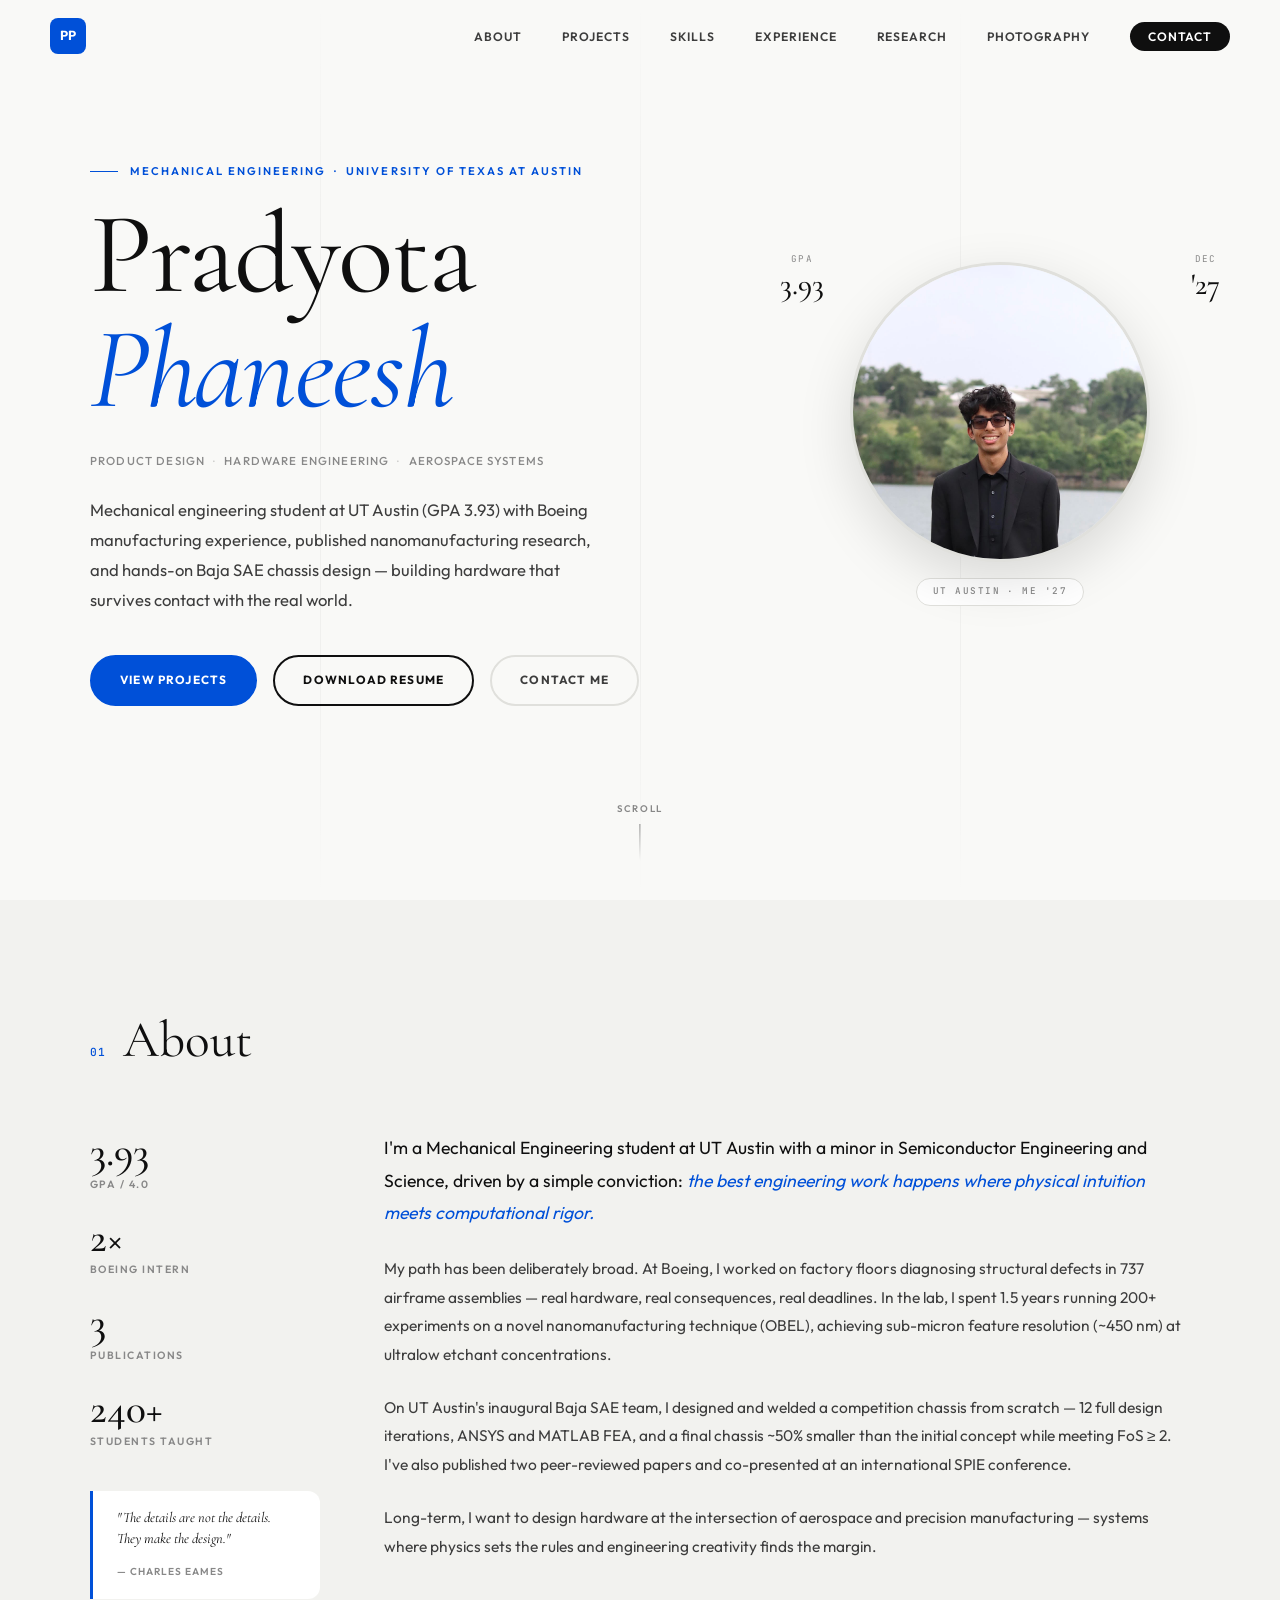
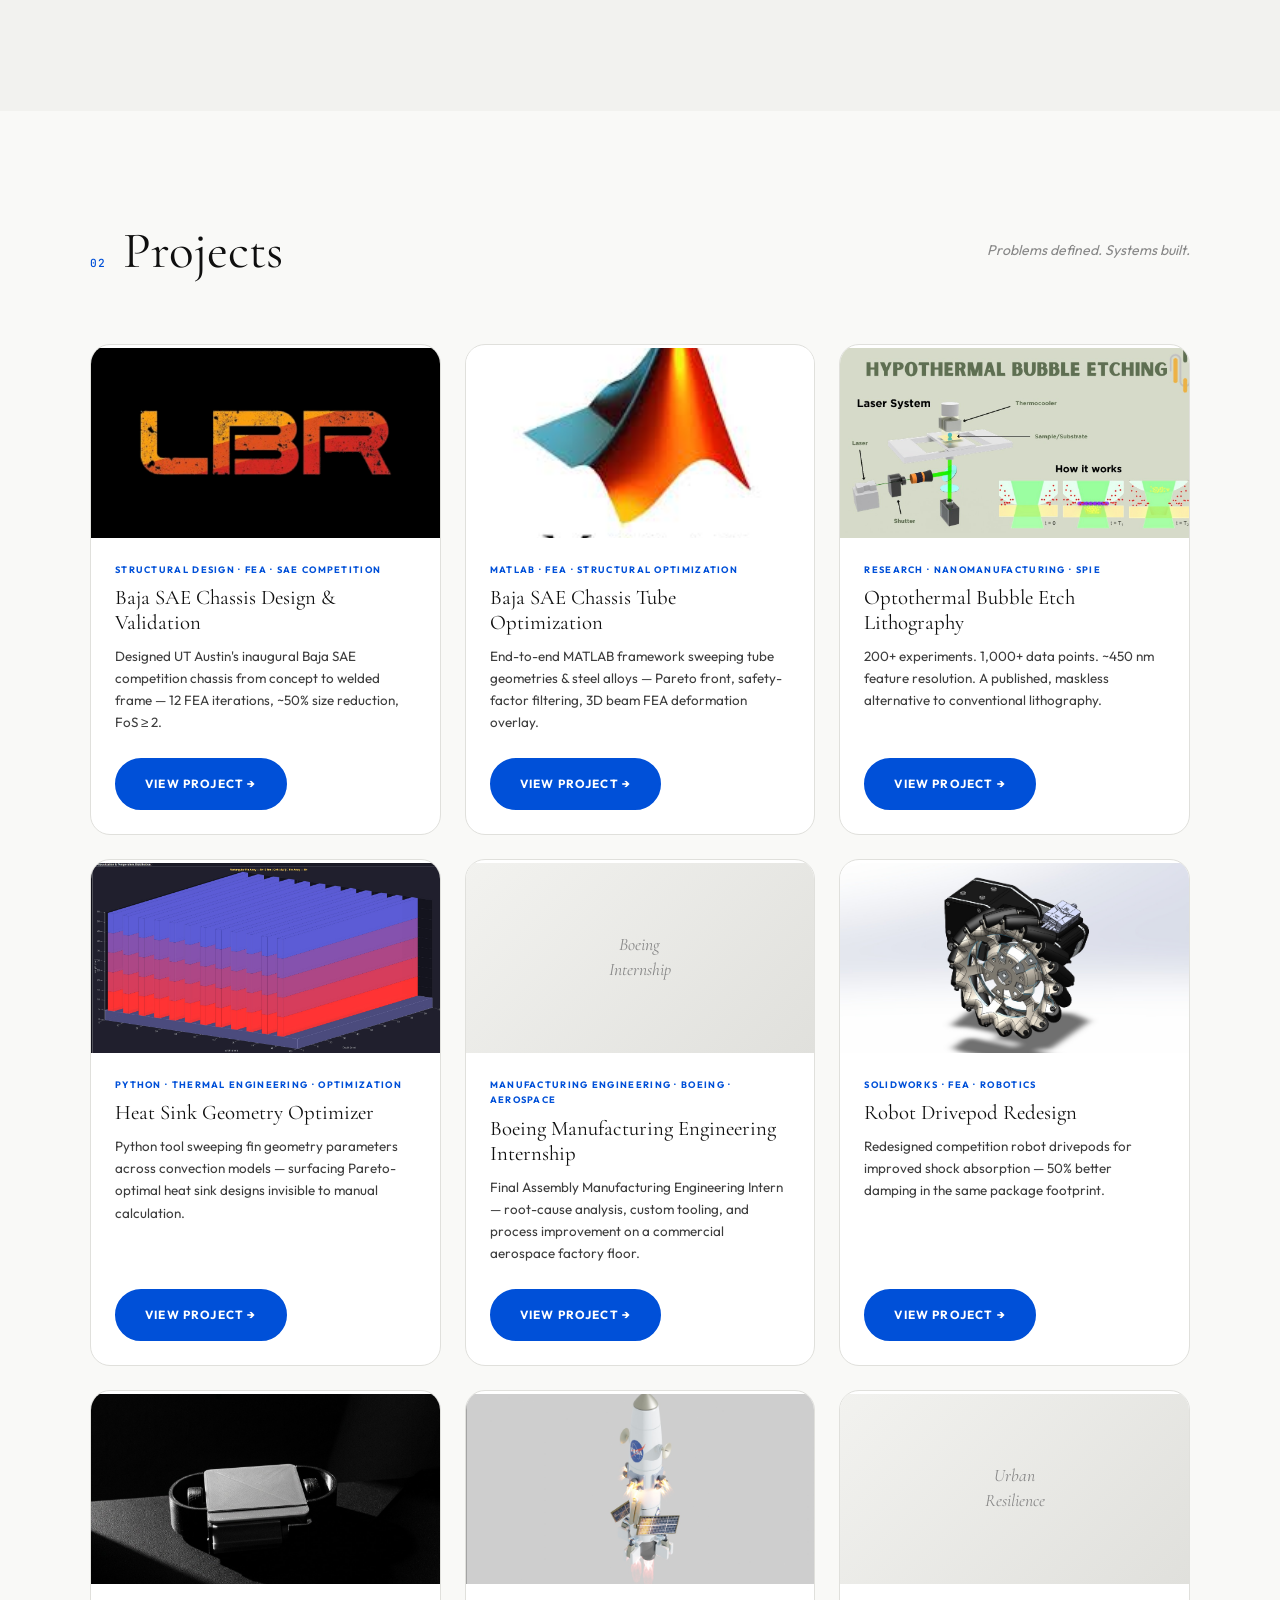
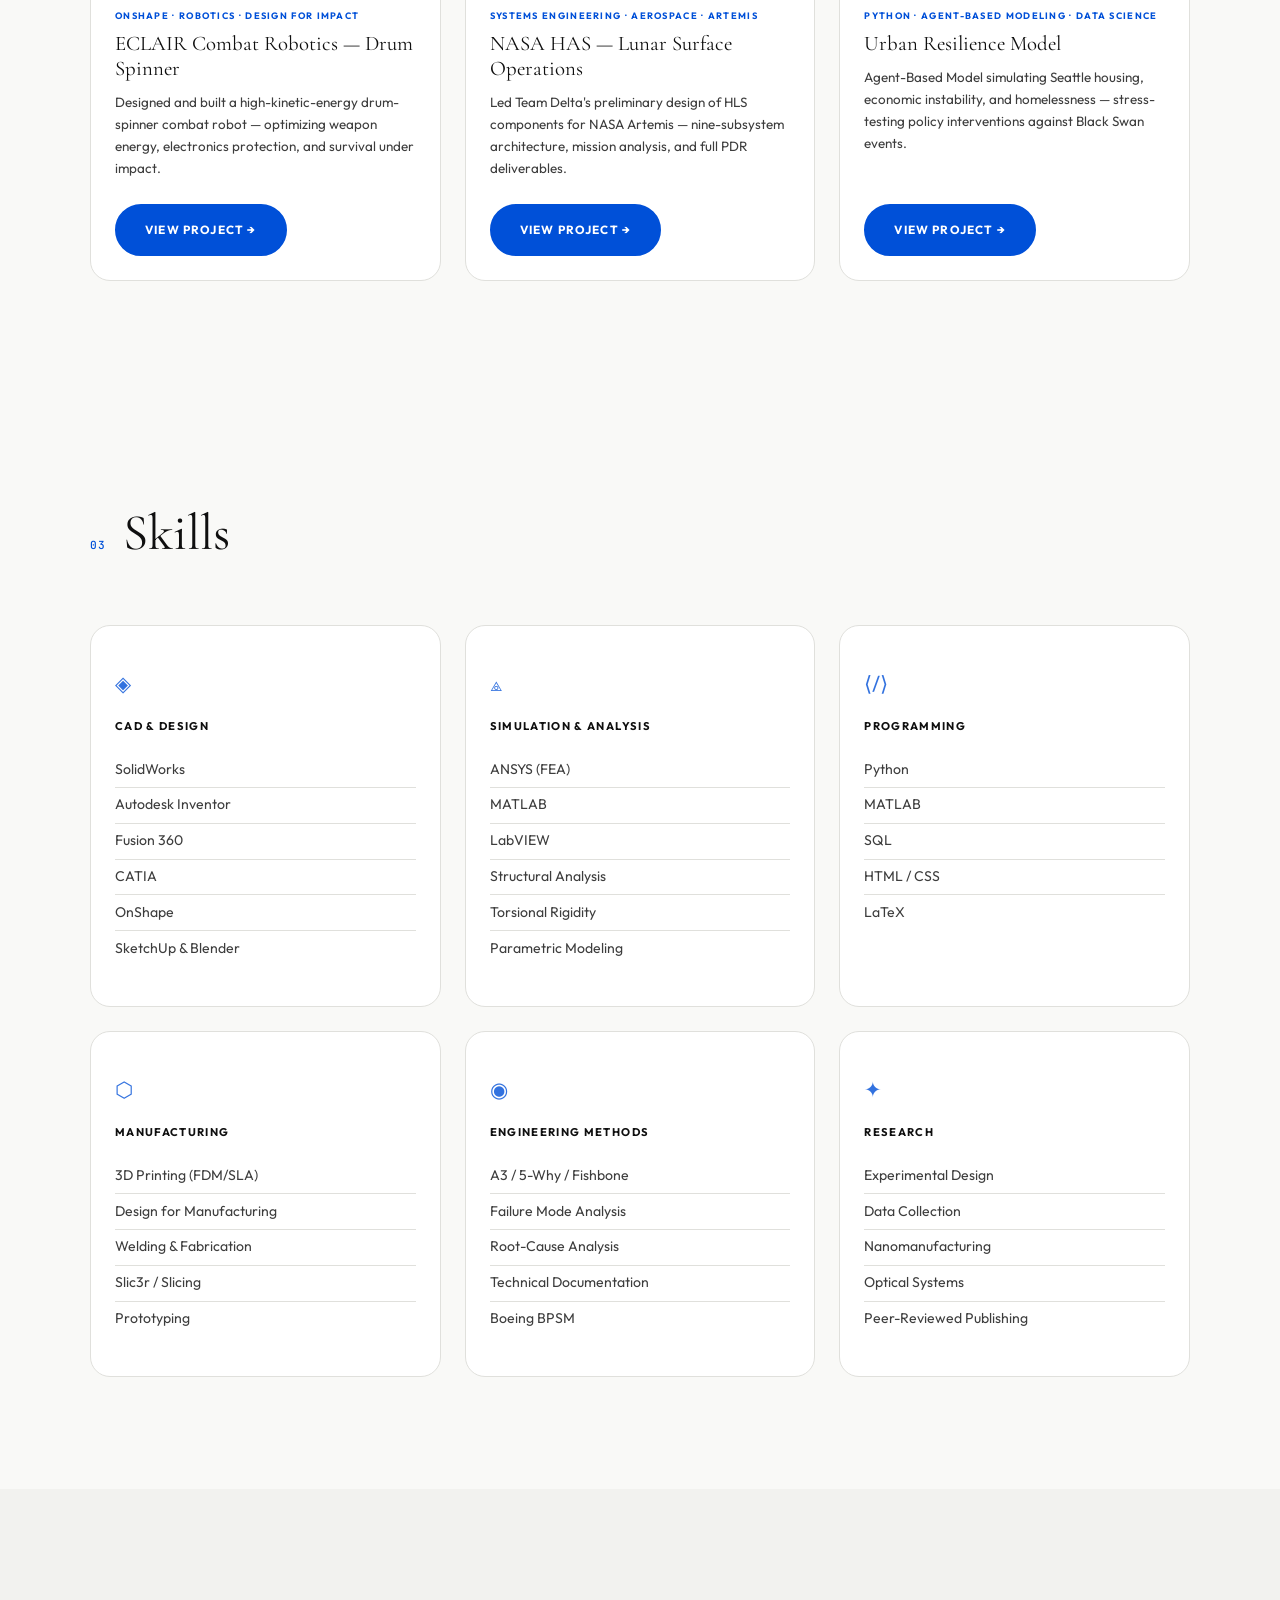
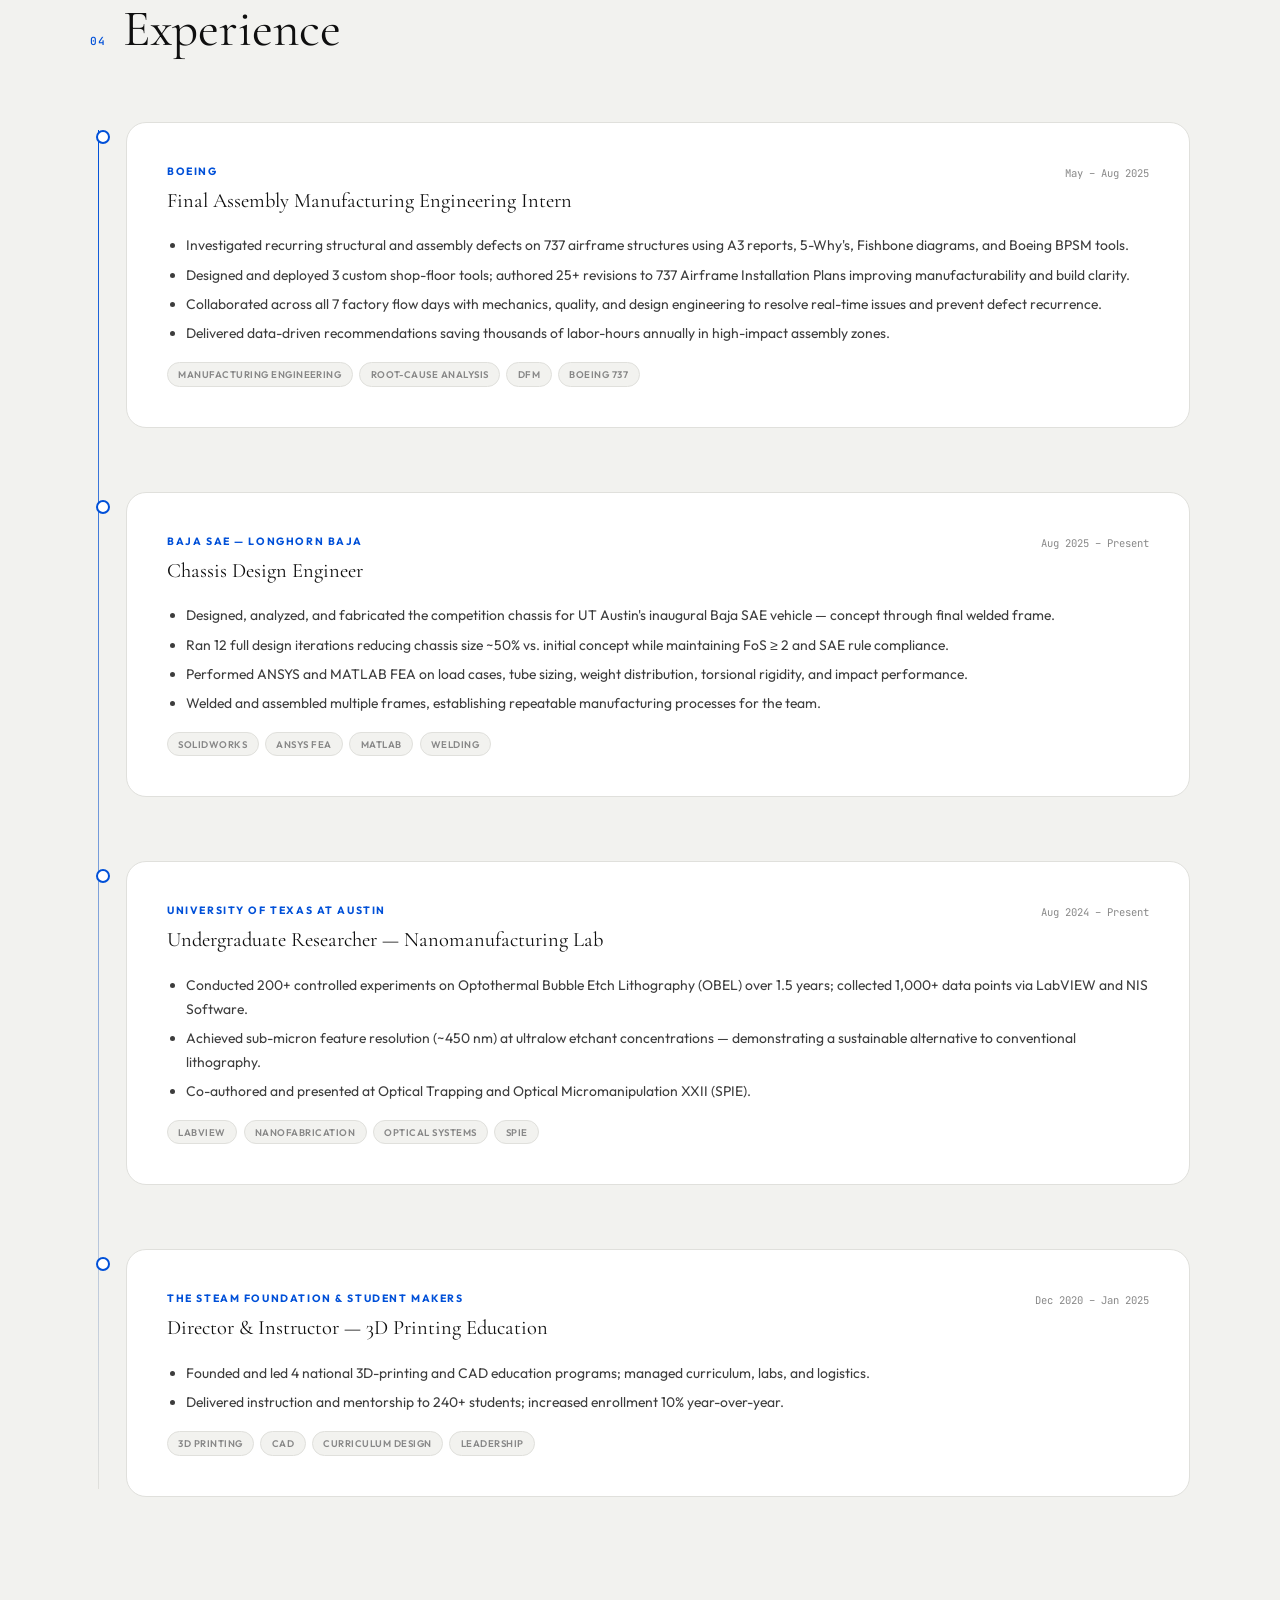
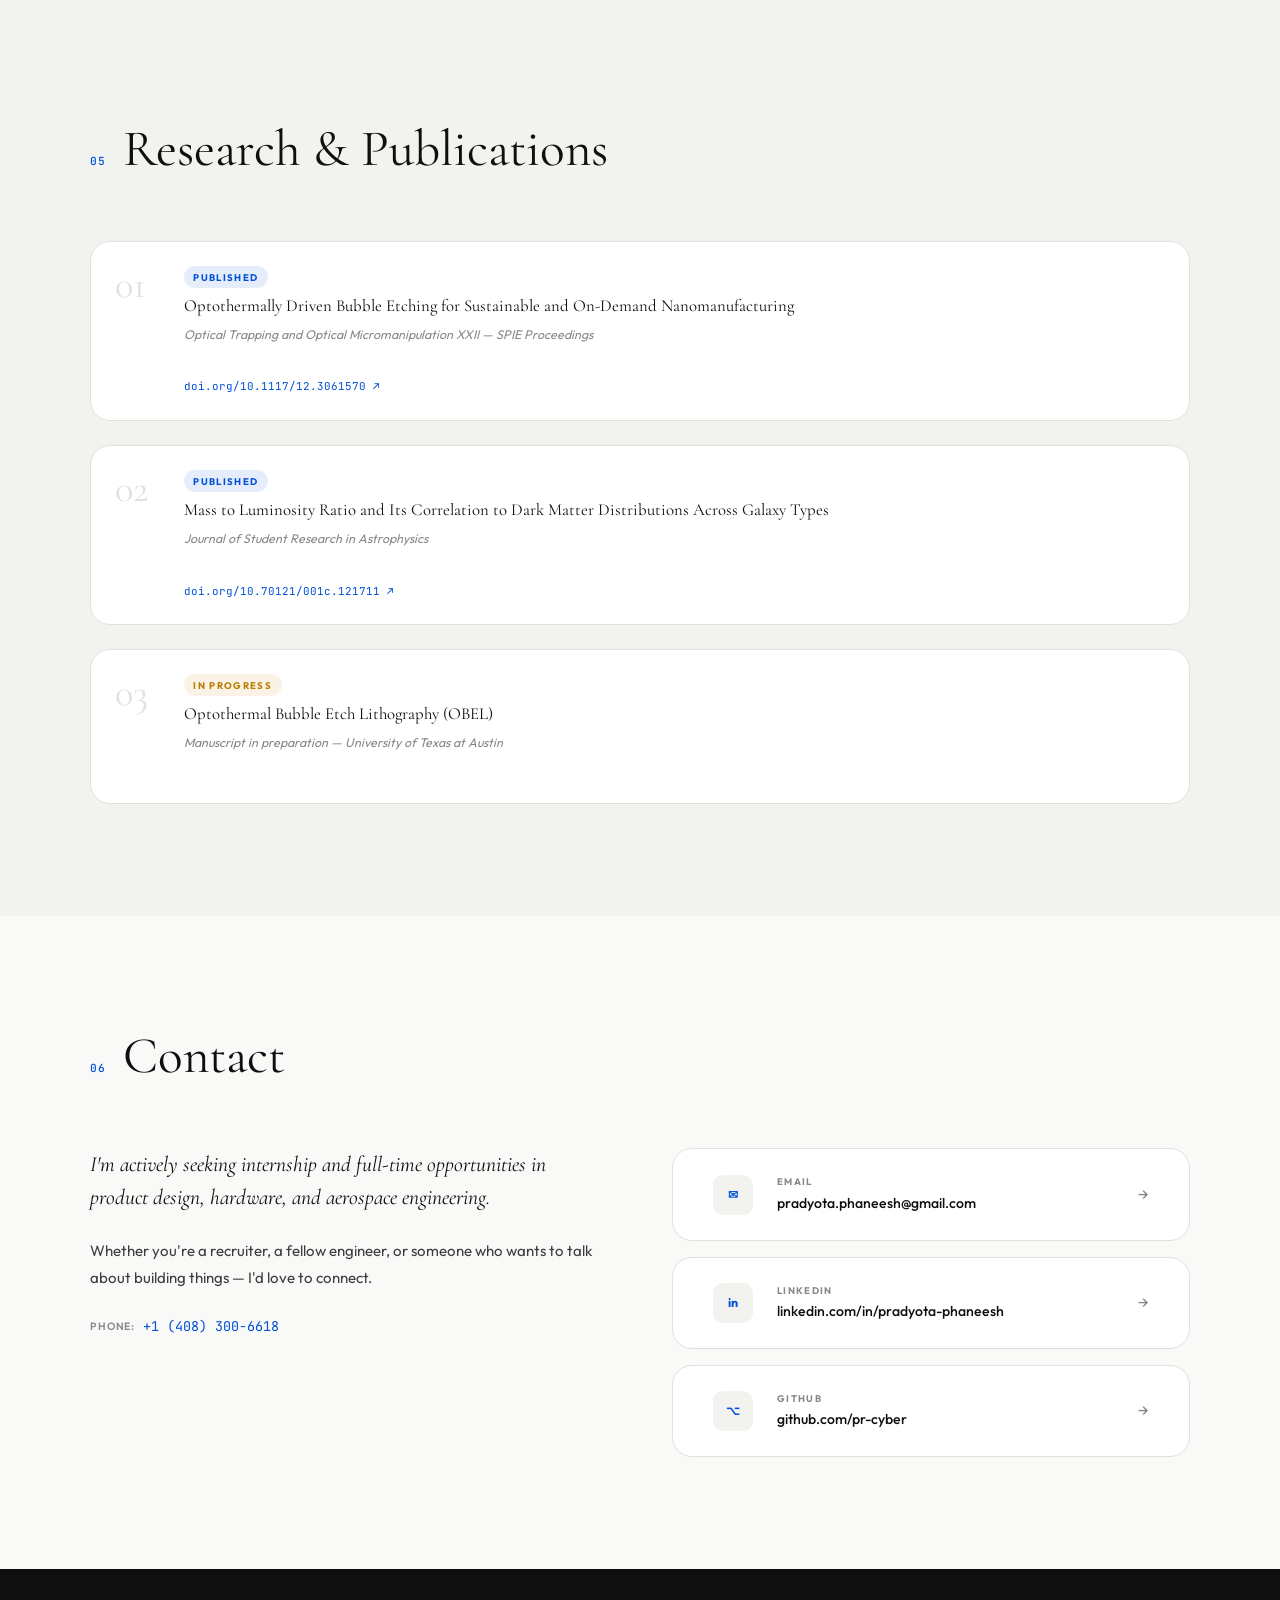
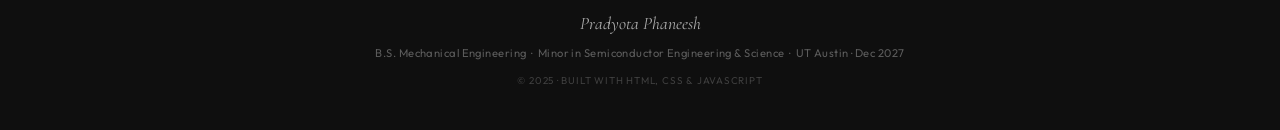
==== commit 26789df3: "Add files via upload" ====
--- a/index.html
+++ b/index.html
@@ -146,7 +146,7 @@
             <span class="pc-tag">Structural Design · FEA · SAE Competition</span>
             <h3 class="pc-title">Baja SAE Chassis Design &amp; Validation</h3>
             <p class="pc-blurb">Designed UT Austin's inaugural Baja SAE competition chassis from concept to welded frame — 12 FEA iterations, ~50% size reduction, FoS ≥ 2.</p>
-            <a href="projects/project-baja.html" class="btn btn-primary pc-btn" tabindex="-1">View Project →</a>
+            <a href="projects/project-baja.html" class="btn btn-primary pc-btn">View Project →</a>
           </div>
         </article>
 
@@ -159,7 +159,7 @@
             <span class="pc-tag">MATLAB · FEA · Structural Optimization</span>
             <h3 class="pc-title">Baja SAE Chassis Tube Optimization</h3>
             <p class="pc-blurb">End-to-end MATLAB framework sweeping tube geometries &amp; steel alloys — Pareto front, safety-factor filtering, 3D beam FEA deformation overlay.</p>
-            <a href="projects/project-baja-tube.html" class="btn btn-primary pc-btn" tabindex="-1">View Project →</a>
+            <a href="projects/project-baja-tube.html" class="btn btn-primary pc-btn">View Project →</a>
           </div>
         </article>
 
@@ -172,7 +172,7 @@
             <span class="pc-tag">Research · Nanomanufacturing · SPIE</span>
             <h3 class="pc-title">Optothermal Bubble Etch Lithography</h3>
             <p class="pc-blurb">200+ experiments. 1,000+ data points. ~450 nm feature resolution. A published, maskless alternative to conventional lithography.</p>
-            <a href="projects/project-obel.html" class="btn btn-primary pc-btn" tabindex="-1">View Project →</a>
+            <a href="projects/project-obel.html" class="btn btn-primary pc-btn">View Project →</a>
           </div>
         </article>
 
@@ -185,7 +185,7 @@
             <span class="pc-tag">Python · Thermal Engineering · Optimization</span>
             <h3 class="pc-title">Heat Sink Geometry Optimizer</h3>
             <p class="pc-blurb">Python tool sweeping fin geometry parameters across convection models — surfacing Pareto-optimal heat sink designs invisible to manual calculation.</p>
-            <a href="projects/project-heatsink.html" class="btn btn-primary pc-btn" tabindex="-1">View Project →</a>
+            <a href="projects/project-heatsink.html" class="btn btn-primary pc-btn">View Project →</a>
           </div>
         </article>
 
@@ -198,7 +198,7 @@
             <span class="pc-tag">Manufacturing Engineering · Boeing · Aerospace</span>
             <h3 class="pc-title">Boeing Manufacturing Engineering Internship</h3>
             <p class="pc-blurb">Final Assembly Manufacturing Engineering Intern — root-cause analysis, custom tooling, and process improvement on a commercial aerospace factory floor.</p>
-            <a href="projects/project-boeing.html" class="btn btn-primary pc-btn" tabindex="-1">View Project →</a>
+            <a href="projects/project-boeing.html" class="btn btn-primary pc-btn">View Project →</a>
           </div>
         </article>
 
@@ -211,7 +211,7 @@
             <span class="pc-tag">SolidWorks · FEA · Robotics</span>
             <h3 class="pc-title">Robot Drivepod Redesign</h3>
             <p class="pc-blurb">Redesigned competition robot drivepods for improved shock absorption — 50% better damping in the same package footprint.</p>
-            <a href="projects/project-drivepod.html" class="btn btn-primary pc-btn" tabindex="-1">View Project →</a>
+            <a href="projects/project-drivepod.html" class="btn btn-primary pc-btn">View Project →</a>
           </div>
         </article>
 
@@ -224,7 +224,7 @@
             <span class="pc-tag">OnShape · Robotics · Design for Impact</span>
             <h3 class="pc-title">ECLAIR Combat Robotics — Drum Spinner</h3>
             <p class="pc-blurb">Designed and built a high-kinetic-energy drum-spinner combat robot — optimizing weapon energy, electronics protection, and survival under impact.</p>
-            <a href="projects/project-eclair.html" class="btn btn-primary pc-btn" tabindex="-1">View Project →</a>
+            <a href="projects/project-eclair.html" class="btn btn-primary pc-btn">View Project →</a>
           </div>
         </article>
 
@@ -237,7 +237,7 @@
             <span class="pc-tag">Systems Engineering · Aerospace · Artemis</span>
             <h3 class="pc-title">NASA HAS — Lunar Surface Operations</h3>
             <p class="pc-blurb">Led Team Delta's preliminary design of HLS components for NASA Artemis — nine-subsystem architecture, mission analysis, and full PDR deliverables.</p>
-            <a href="projects/project-nasa.html" class="btn btn-primary pc-btn" tabindex="-1">View Project →</a>
+            <a href="projects/project-nasa.html" class="btn btn-primary pc-btn">View Project →</a>
           </div>
         </article>
 
@@ -250,7 +250,7 @@
             <span class="pc-tag">Python · Agent-Based Modeling · Data Science</span>
             <h3 class="pc-title">Urban Resilience Model</h3>
             <p class="pc-blurb">Agent-Based Model simulating Seattle housing, economic instability, and homelessness — stress-testing policy interventions against Black Swan events.</p>
-            <a href="projects/project-urban.html" class="btn btn-primary pc-btn" tabindex="-1">View Project →</a>
+            <a href="projects/project-urban.html" class="btn btn-primary pc-btn">View Project →</a>
           </div>
         </article>
 
@@ -506,9 +506,9 @@
           <p class="contact-phone"><span>Phone:</span><a href="tel:+14083006618">+1 (408) 300-6618</a></p>
         </div>
         <div class="contact-cards reveal">
-          <a href="/cdn-cgi/l/email-protection#b7c7c5d6d3ced8c3d699c7dfd6d9d2d2c4dff7d0dad6dedb99d4d8da" class="cc">
+          <a href="mailto:pradyota.phaneesh@gmail.com" class="cc">
             <div class="cc-icon">✉</div>
-            <div class="cc-text"><span class="cc-lbl">Email</span><span class="cc-val"><span class="__cf_email__" data-cfemail="67171506031e08130649170f06090202140f27000a060e0b4904080a">[email&#160;protected]</span></span></div>
+            <div class="cc-text"><span class="cc-lbl">Email</span><span class="cc-val">pradyota.phaneesh@gmail.com</span></div>
             <span class="cc-arrow">→</span>
           </a>
           <a href="https://linkedin.com/in/pradyota-phaneesh" class="cc" target="_blank" rel="noopener">
@@ -538,4 +538,10 @@
     <button class="lb-close" id="lbClose" aria-label="Close">✕</button>
     <button class="lb-prev"  id="lbPrev"  aria-label="Previous">‹</button>
     <div class="lb-img-wrap"><img src="" alt="" id="lbImg" class="lb-img" /></div>
-    <button class="lb-next"  i+    <button class="lb-next"  id="lbNext"  aria-label="Next">›</button>
+    <p class="lb-caption" id="lbCaption"></p>
+  </div>
+
+  <script src="script.js"></script>
+</body>
+</html>
--- a/style.css
+++ b/style.css
@@ -86,7 +86,7 @@
 
 /* ════ 3. NAVIGATION ════ */
 .navbar {
-  position: fixed; top: 0; left: 0; right: 0; z-index: 1000;
+  position: fixed; top: 0; left: 0; right: 0; z-index: 9000;
   padding: 1.1rem var(--sp-lg);
   transition: background 0.4s var(--ease), box-shadow 0.4s var(--ease);
 }
@@ -116,7 +116,7 @@
 .nav-cta:hover { background: var(--accent) !important; }
 .hamburger { display: none; flex-direction: column; gap: 5px; background: none; border: none; cursor: pointer; padding: 4px; }
 .hamburger span { display: block; width: 22px; height: 2px; background: var(--ink); border-radius: 2px; transition: transform 0.3s, opacity 0.3s; }
-.mobile-menu { display: none; flex-direction: column; position: fixed; top: 60px; left: 0; right: 0; background: var(--white); border-bottom: 1px solid var(--border); z-index: 999; box-shadow: var(--sh-md); }
+.mobile-menu { display: none; flex-direction: column; position: fixed; top: 0; left: 0; right: 0; background: var(--white); border-bottom: 1px solid var(--border); z-index: 8999; box-shadow: var(--sh-md); padding-top: 70px; }
 .mobile-menu.open { display: flex; }
 .mobile-link { font-family: var(--f-body); font-size: 0.88rem; font-weight: 600; letter-spacing: 0.07em; text-transform: uppercase; color: var(--ink); padding: 0.9rem var(--sp-lg); border-bottom: 1px solid var(--border); transition: color 0.2s; }
 .mobile-link:hover { color: var(--accent); }
@@ -290,7 +290,7 @@
 .pc-tag { font-family: var(--f-body); font-size: 0.58rem; font-weight: 700; letter-spacing: 0.14em; text-transform: uppercase; color: var(--accent); }
 .pc-title { font-family: var(--f-display); font-size: 1.3rem; font-weight: 400; color: var(--ink); line-height: 1.2; }
 .pc-blurb { font-size: 0.84rem; line-height: 1.65; color: var(--ink-2); flex: 1; }
-.pc-btn { margin-top: var(--sp-sm); align-self: flex-start; pointer-events: none; /* card is the clickable element */ }
+.pc-btn { margin-top: var(--sp-sm); align-self: flex-start; pointer-events: auto; position: relative; z-index: 2; }
 
 /* Highlight the button visually when card is hovered */
 .proj-card:hover .pc-btn { background: var(--accent-dk); border-color: var(--accent-dk); }
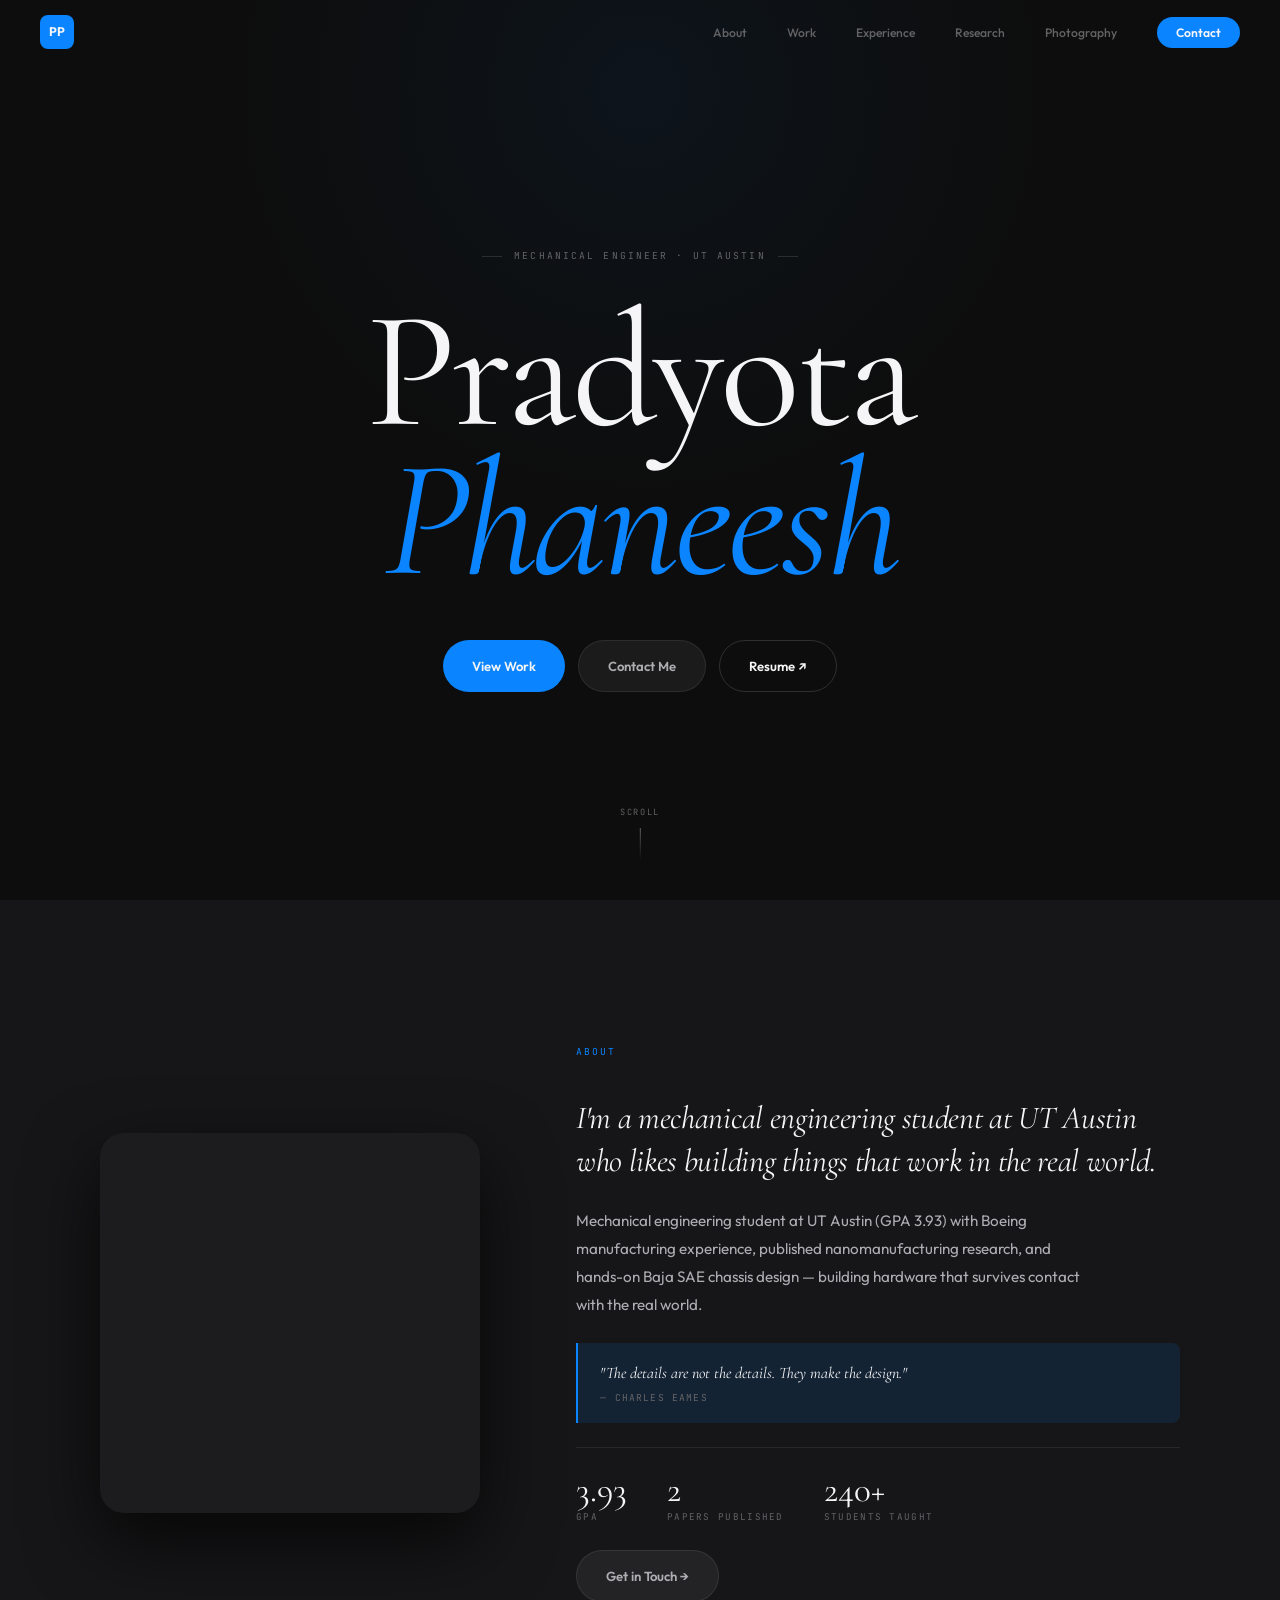
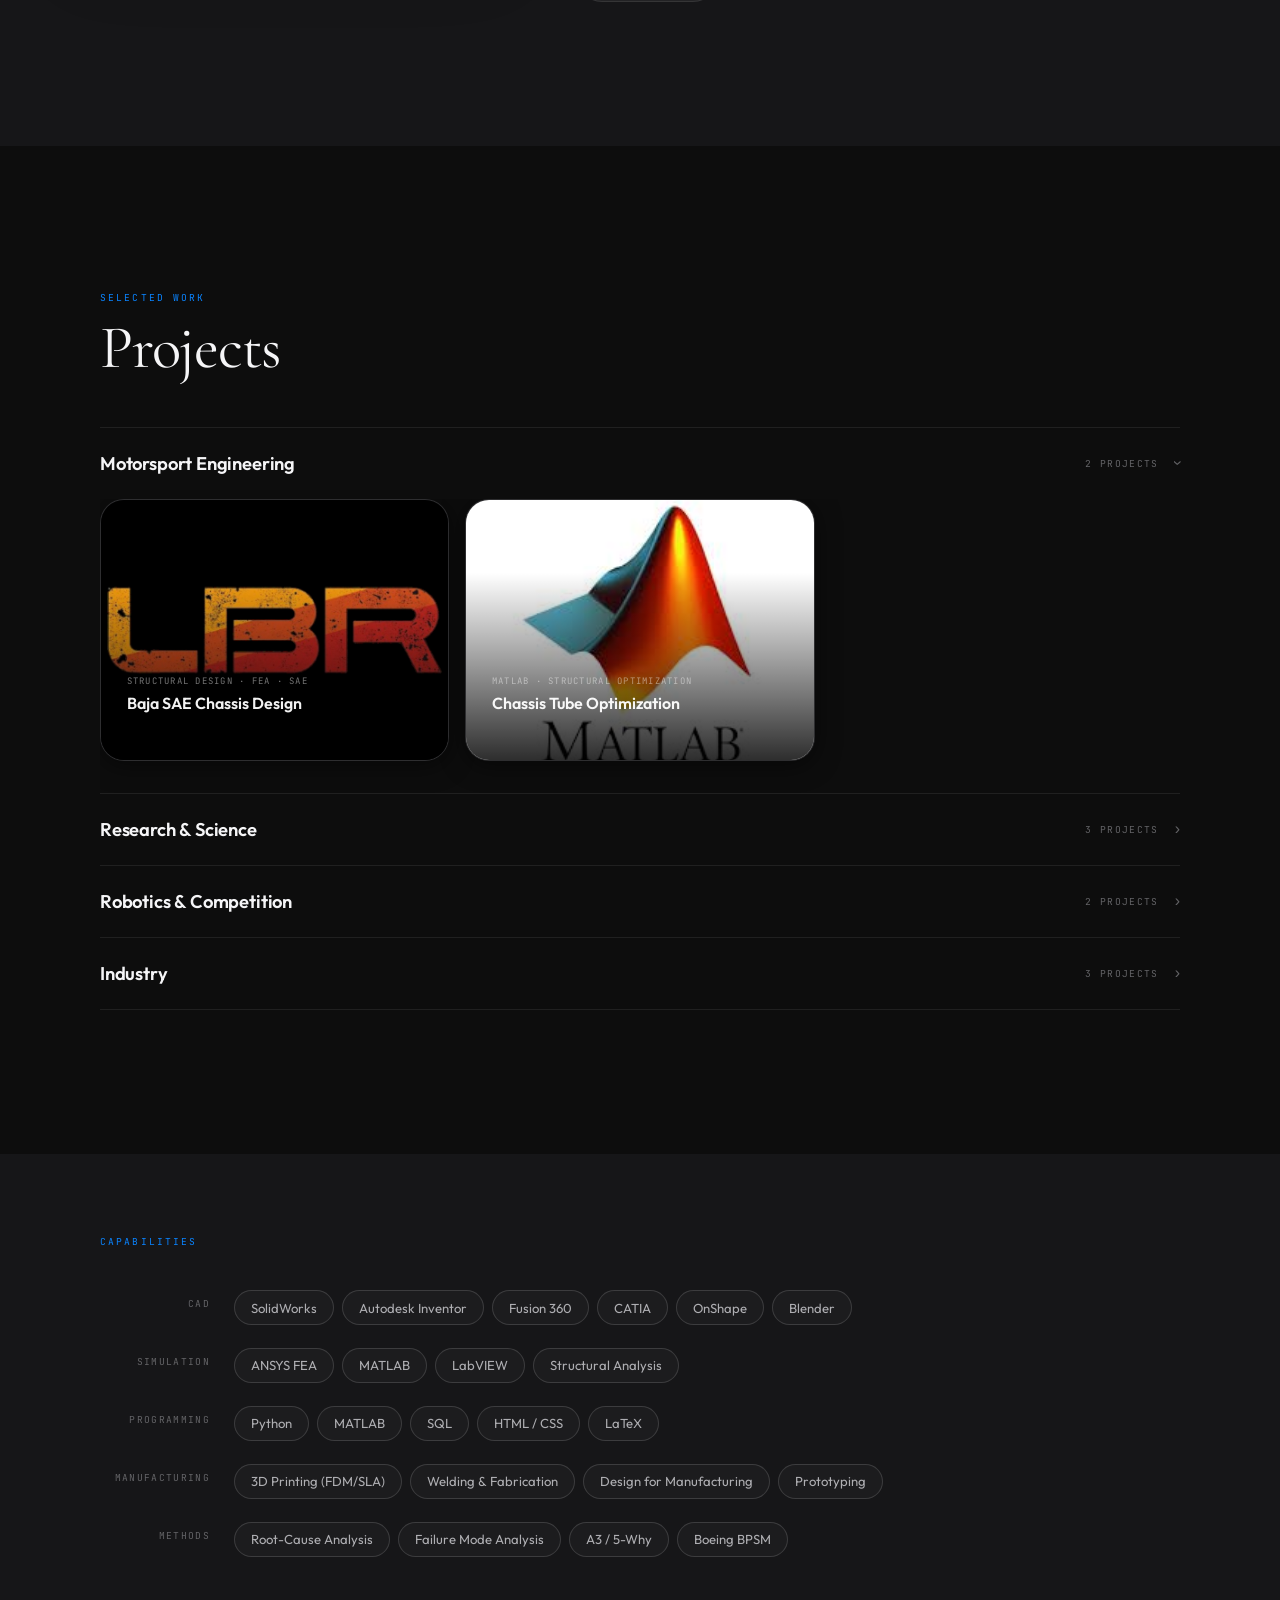
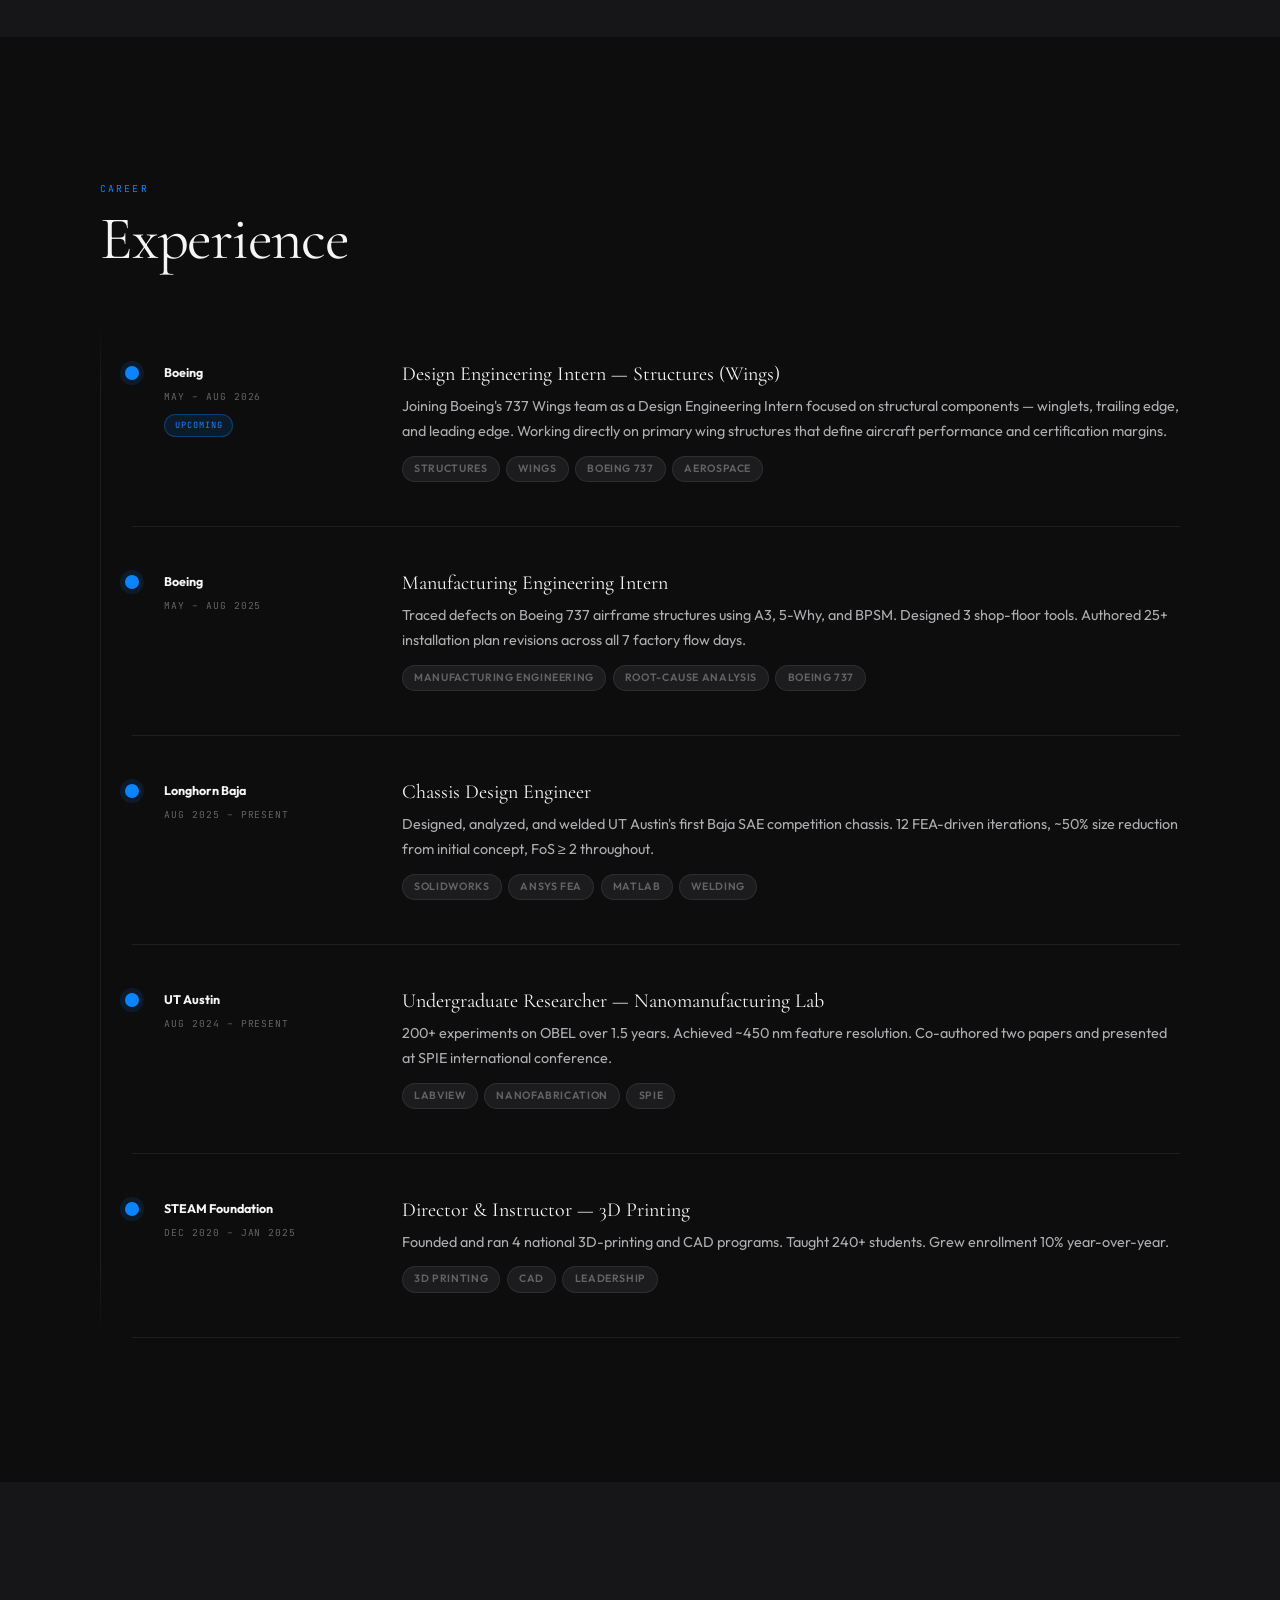
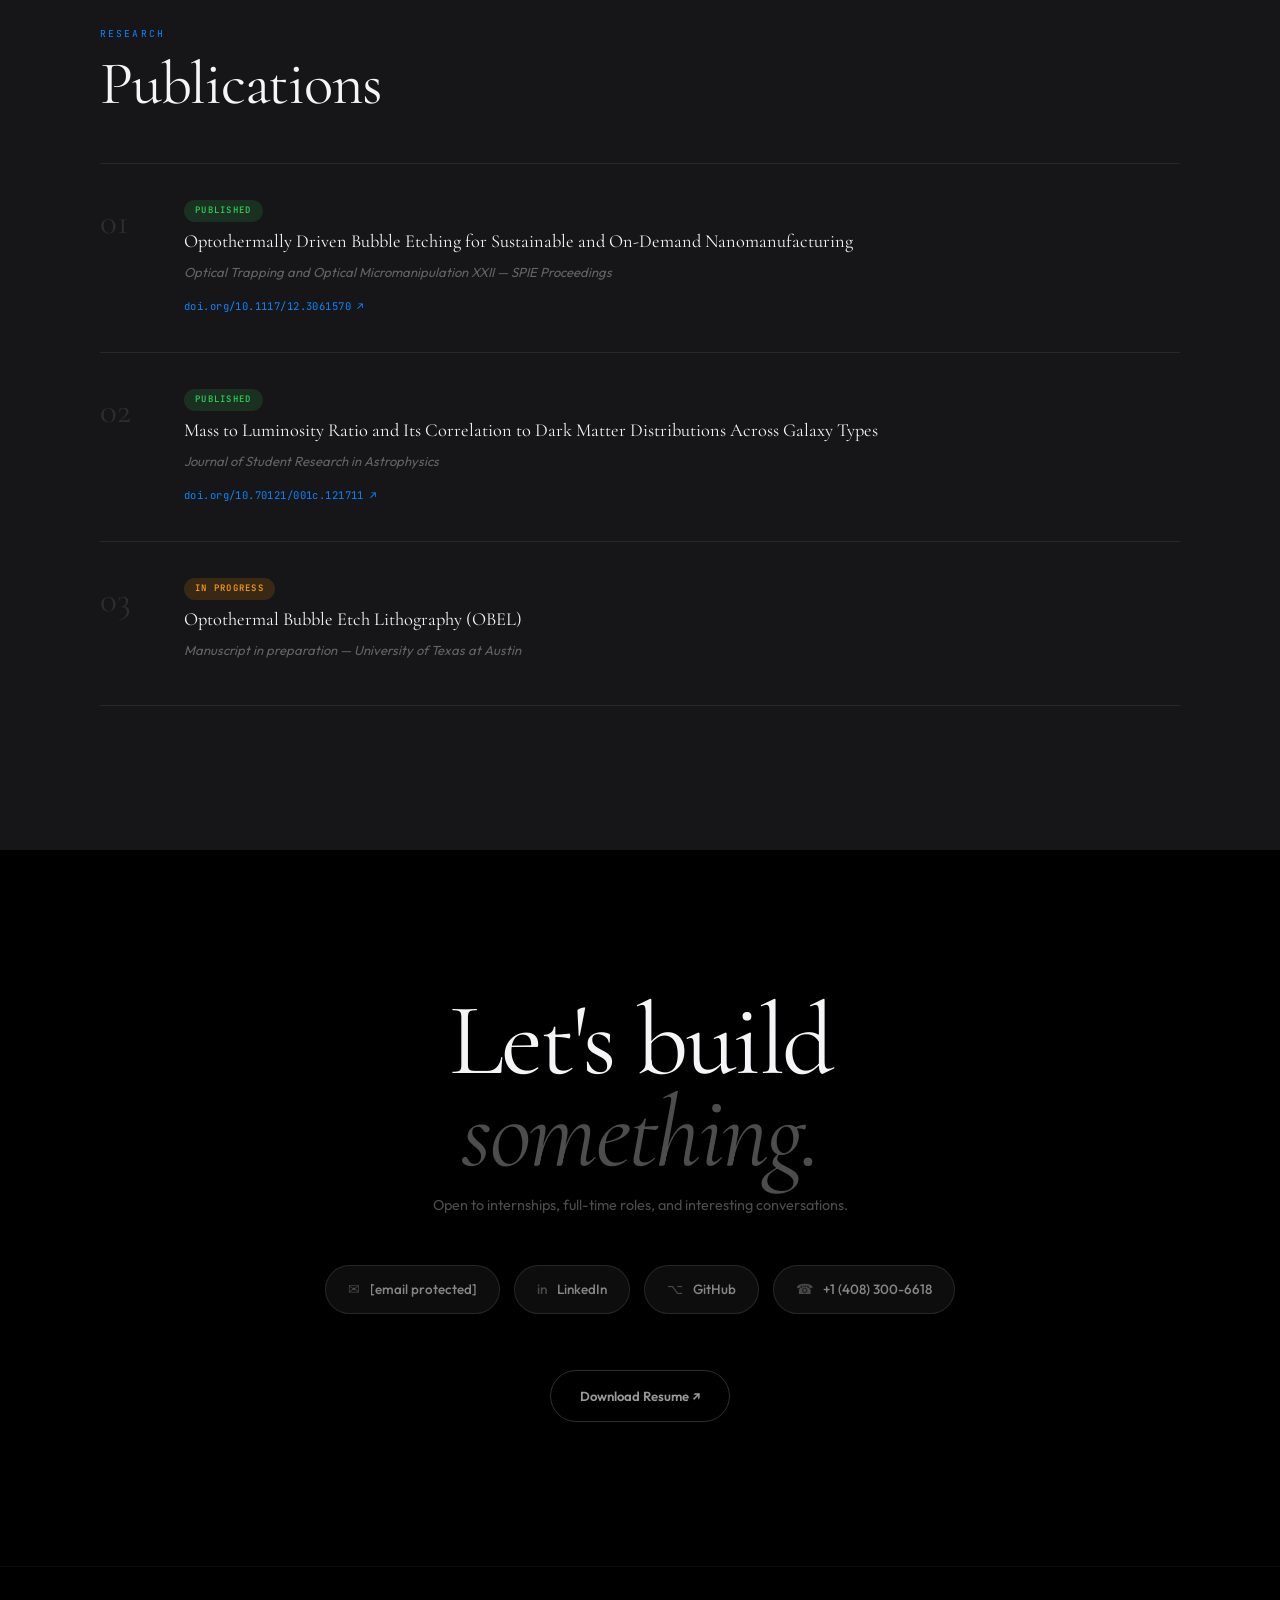
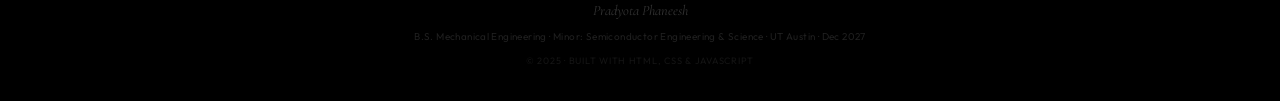
==== commit 392e8314: "Add files via upload" ====
--- a/index.html
+++ b/index.html
@@ -3,11 +3,11 @@
 <head>
   <meta charset="UTF-8" />
   <meta name="viewport" content="width=device-width, initial-scale=1.0" />
-  <title>Pradyota Phaneesh — Mechanical Engineering</title>
-  <meta name="description" content="Mechanical Engineering portfolio — UT Austin. Product Design, Aerospace, Hardware Engineering." />
+  <title>Pradyota Phaneesh — Mechanical Engineer</title>
+  <meta name="description" content="Mechanical Engineering student at UT Austin — product design, aerospace, hardware." />
   <link rel="preconnect" href="https://fonts.googleapis.com" />
   <link rel="preconnect" href="https://fonts.gstatic.com" crossorigin />
-  <link href="https://fonts.googleapis.com/css2?family=Cormorant+Garamond:ital,wght@0,400;0,500;0,600;1,400;1,500&family=Outfit:wght@300;400;500;600;700&family=JetBrains+Mono:wght@400;500&display=swap" rel="stylesheet" />
+  <link href="https://fonts.googleapis.com/css2?family=Cormorant+Garamond:ital,wght@0,400;0,500;1,400;1,500&family=Outfit:wght@300;400;500;600;700&family=JetBrains+Mono:wght@400;500&display=swap" rel="stylesheet" />
   <link rel="stylesheet" href="style.css" />
 </head>
 <body>
@@ -18,8 +18,7 @@
       <a href="#hero" class="nav-logo" aria-label="Back to top">PP</a>
       <ul class="nav-links">
         <li><a href="#about">About</a></li>
-        <li><a href="#projects">Projects</a></li>
-        <li><a href="#skills">Skills</a></li>
+        <li><a href="#projects">Work</a></li>
         <li><a href="#experience">Experience</a></li>
         <li><a href="#publications">Research</a></li>
         <li><a href="photography.html">Photography</a></li>
@@ -30,10 +29,10 @@
       </button>
     </div>
   </nav>
+
   <div class="mobile-menu" id="mobileMenu">
     <a href="#about"        class="mobile-link">About</a>
-    <a href="#projects"     class="mobile-link">Projects</a>
-    <a href="#skills"       class="mobile-link">Skills</a>
+    <a href="#projects"     class="mobile-link">Work</a>
     <a href="#experience"   class="mobile-link">Experience</a>
     <a href="#publications" class="mobile-link">Research</a>
     <a href="photography.html" class="mobile-link">Photography</a>
@@ -43,447 +42,501 @@
 
   <!-- ══ HERO ══ -->
   <section class="hero" id="hero">
-    <div class="hero-bg-grid" aria-hidden="true">
-      <div class="hg-line"></div><div class="hg-line"></div><div class="hg-line"></div>
-    </div>
-    <div class="hero-row reveal">
-      <div class="hero-content">
-        <p class="hero-eyebrow">
-          <span class="eyebrow-dash"></span>
-          Mechanical Engineering &nbsp;·&nbsp; University of Texas at Austin
-        </p>
-        <h1 class="hero-name">Pradyota<br /><em>Phaneesh</em></h1>
-        <p class="hero-disciplines">
-          <span>Product Design</span><span class="hero-sep">·</span>
-          <span>Hardware Engineering</span><span class="hero-sep">·</span>
-          <span>Aerospace Systems</span>
-        </p>
-        <p class="hero-summary">
-          Mechanical engineering student at UT Austin (GPA 3.93) with Boeing
-          manufacturing experience, published nanomanufacturing research, and
-          hands-on Baja SAE chassis design — building hardware that survives
-          contact with the real world.
-        </p>
-        <div class="hero-actions">
-          <a href="#projects"  class="btn btn-primary">View Projects</a>
-          <a href="assets/resume.pdf" download class="btn btn-outline">Download Resume</a>
-          <a href="#contact"   class="btn btn-ghost">Contact Me</a>
-        </div>
+    <div class="hero-inner reveal">
+      <p class="hero-eyebrow">Mechanical Engineer · UT Austin</p>
+      <h1 class="hero-name">
+        Pradyota<br /><em>Phaneesh</em>
+      </h1>
+      <div class="hero-actions">
+        <a href="#projects" class="btn btn-primary">View Work</a>
+        <a href="#contact"  class="btn btn-ghost">Contact Me</a>
+        <a href="assets/resume.pdf" download class="btn btn-outline">Resume ↗</a>
       </div>
-      <div class="hero-photo-wrap">
-        <div class="photo-float-tag photo-tag-tl" aria-hidden="true">
-          <span class="ftag-label">GPA</span><span class="ftag-val">3.93</span>
-        </div>
-        <div class="photo-float-tag photo-tag-tr" aria-hidden="true">
-          <span class="ftag-label">Dec</span><span class="ftag-val">'27</span>
-        </div>
-        <div class="hero-photo">
-          <img src="Images/headshot.jpg" alt="Pradyota Phaneesh" class="hero-photo-img"
-            onerror="this.style.display='none'; this.nextElementSibling.style.display='flex';" />
-          <div class="hero-photo-placeholder">
-            <span class="php-initials">PP</span>
-            <span class="php-hint">Add Images/headshot.jpg</span>
-          </div>
-        </div>
-        <div class="photo-corner-label" aria-hidden="true">UT Austin · ME '27</div>
-      </div>
     </div>
     <div class="hero-scroll" aria-hidden="true">
-      <span>Scroll</span><div class="scroll-line"></div>
+      <span>Scroll</span>
+      <div class="hero-scroll-line"></div>
     </div>
   </section>
 
 
-  <!-- ══ 01 — ABOUT ══ -->
-  <section class="about" id="about">
+  <!-- ══ ABOUT ══ -->
+  <section class="about-section" id="about">
     <div class="container">
-      <div class="section-label reveal">
-        <span class="lbl-num">01</span>
-        <h2 class="lbl-title">About</h2>
-      </div>
-      <div class="about-grid">
-        <aside class="about-aside reveal">
-          <div class="stat-card"><span class="stat-big">3.93</span><span class="stat-sub">GPA / 4.0</span></div>
-          <div class="stat-card"><span class="stat-big">2×</span><span class="stat-sub">Boeing Intern</span></div>
-          <div class="stat-card"><span class="stat-big">3</span><span class="stat-sub">Publications</span></div>
-          <div class="stat-card"><span class="stat-big">240+</span><span class="stat-sub">Students Taught</span></div>
+      <div class="about-grid reveal">
+
+        <!--
+          ═══════════════════════════════════════
+          CAROUSEL — 7 image slots
+          Slot 1: Images/headshot.jpg  (your existing headshot)
+          Slots 2-7: Images/about/photo-2.jpg … photo-7.jpg
+          Add your photos there — any aspect ratio, all auto-cropped to square.
+          ═══════════════════════════════════════
+        -->
+        <div class="about-carousel" id="aboutCarousel">
+          <!-- Placeholder shown if ALL images fail to load -->
+          <div class="carousel-ph" id="carouselPh" style="display:none;">
+            <span class="carousel-ph-initials">PP</span>
+            <span class="carousel-ph-hint">Add Images/headshot.jpg<br/>+ Images/about/photo-2…7.jpg</span>
+          </div>
+
+          <img class="carousel-slide"
+            src="Images/headshot.jpg"
+            alt="Pradyota Phaneesh"
+            data-slide="0" />
+
+          <img class="carousel-slide"
+            src="Images/about/photo-2.jpg"
+            alt="Photo 2"
+            data-slide="1" />
+
+          <img class="carousel-slide"
+            src="Images/about/photo-3.jpg"
+            alt="Photo 3"
+            data-slide="2" />
+
+          <img class="carousel-slide"
+            src="Images/about/photo-4.jpg"
+            alt="Photo 4"
+            data-slide="3" />
+
+          <img class="carousel-slide"
+            src="Images/about/photo-5.jpg"
+            alt="Photo 5"
+            data-slide="4" />
+
+          <img class="carousel-slide"
+            src="Images/about/photo-6.jpg"
+            alt="Photo 6"
+            data-slide="5" />
+
+          <img class="carousel-slide"
+            src="Images/about/photo-7.jpg"
+            alt="Photo 7"
+            data-slide="6" />
+
+          <div class="carousel-dots" id="carouselDots" aria-hidden="true">
+            <!-- dots injected by JS after images are verified -->
+          </div>
+        </div>
+
+        <div class="about-content">
+          <span class="sh-eyebrow">About</span>
+          <p class="about-lead">
+            I'm a mechanical engineering student at UT Austin who likes
+            building things that work in the real world.
+          </p>
+          <p class="about-body">
+            Mechanical engineering student at UT Austin (GPA 3.93) with Boeing manufacturing experience, published nanomanufacturing research, and hands-on Baja SAE chassis design — building hardware that survives contact with the real world.
+          </p>
           <blockquote class="about-quote">
-            <p>"The details are not the details. They make the design."</p>
+            "The details are not the details. They make the design."
             <cite>— Charles Eames</cite>
           </blockquote>
-        </aside>
-        <div class="about-body reveal">
-          <p class="about-lead">I'm a Mechanical Engineering student at UT Austin with a minor in Semiconductor Engineering and Science, driven by a simple conviction: <em>the best engineering work happens where physical intuition meets computational rigor.</em></p>
-          <p>My path has been deliberately broad. At Boeing, I worked on factory floors diagnosing structural defects in 737 airframe assemblies — real hardware, real consequences, real deadlines. In the lab, I spent 1.5 years running 200+ experiments on a novel nanomanufacturing technique (OBEL), achieving sub-micron feature resolution (~450 nm) at ultralow etchant concentrations.</p>
-          <p>On UT Austin's inaugural Baja SAE team, I designed and welded a competition chassis from scratch — 12 full design iterations, ANSYS and MATLAB FEA, and a final chassis ~50% smaller than the initial concept while meeting FoS ≥ 2. I've also published two peer-reviewed papers and co-presented at an international SPIE conference.</p>
-          <p>Long-term, I want to design hardware at the intersection of aerospace and precision manufacturing — systems where physics sets the rules and engineering creativity finds the margin.</p>
-        </div>
+          <div class="about-stats">
+            <div class="stat-item">
+              <span class="stat-num">3.93</span>
+              <span class="stat-lbl">GPA</span>
+            </div>
+            <div class="stat-item">
+              <span class="stat-num">2</span>
+              <span class="stat-lbl">Papers Published</span>
+            </div>
+            <div class="stat-item">
+              <span class="stat-num">240+</span>
+              <span class="stat-lbl">Students Taught</span>
+            </div>
+          </div>
+          <div>
+            <a href="#contact" class="btn btn-ghost" style="align-self:flex-start;">Get in Touch →</a>
+          </div>
+        </div>
+
       </div>
     </div>
   </section>
 
 
-  <!-- ══ 02 — PROJECTS (moved above Skills) ══
-       ENTIRE CARD IS CLICKABLE — click anywhere in the card.
-       The "View Project" button is also still there.
-       JS automatically wires up data-href on .clickable-card elements.
-  ══ -->
-  <section class="projects" id="projects">
+  <!-- ══ WORK / PROJECTS ══ -->
+  <section class="work" id="projects">
     <div class="container">
-      <div class="section-label reveal">
-        <span class="lbl-num">02</span>
-        <h2 class="lbl-title">Projects</h2>
-        <p class="lbl-sub">Problems defined. Systems built.</p>
+
+      <header class="section-header reveal">
+        <span class="sh-eyebrow">Selected Work</span>
+        <h2 class="sh-title">Projects</h2>
+      </header>
+
+      <div class="proj-groups">
+
+        <!-- ── GROUP 1: Motorsport ── -->
+        <div class="proj-group reveal">
+          <button class="group-toggle" aria-expanded="true">
+            <span class="gt-name">Motorsport Engineering</span>
+            <span class="gt-meta"><span class="gt-count">2 projects</span><span class="gt-arrow">›</span></span>
+          </button>
+          <div class="group-body">
+            <div class="proj-cards">
+
+              <a class="proj-card" href="projects/project-baja.html">
+                <div class="pc-img">
+                  <img src="Images/baja/cover.jpg" alt="Baja SAE Chassis Design" onerror="this.style.display='none';this.nextElementSibling.style.display='flex';" />
+                  <div class="pc-fallback"><span>Baja SAE</span><span>Chassis Design</span></div>
+                </div>
+                <div class="pc-overlay">
+                  <span class="pc-cat">Structural Design · FEA · SAE</span>
+                  <h3 class="pc-name">Baja SAE Chassis Design</h3>
+                  <span class="pc-cta">View Project →</span>
+                </div>
+              </a>
+
+              <a class="proj-card" href="projects/project-baja-tube.html">
+                <div class="pc-img">
+                  <img src="Images/baja-tube/cover.jpg" alt="Chassis Tube Optimization" onerror="this.style.display='none';this.nextElementSibling.style.display='flex';" />
+                  <div class="pc-fallback"><span>Chassis Tube</span><span>Optimization</span></div>
+                </div>
+                <div class="pc-overlay">
+                  <span class="pc-cat">MATLAB · Structural Optimization</span>
+                  <h3 class="pc-name">Chassis Tube Optimization</h3>
+                  <span class="pc-cta">View Project →</span>
+                </div>
+              </a>
+
+            </div>
+          </div>
+        </div>
+
+        <!-- ── GROUP 2: Research & Science ── -->
+        <div class="proj-group reveal">
+          <button class="group-toggle" aria-expanded="false">
+            <span class="gt-name">Research &amp; Science</span>
+            <span class="gt-meta"><span class="gt-count">3 projects</span><span class="gt-arrow">›</span></span>
+          </button>
+          <div class="group-body">
+            <div class="proj-cards">
+
+              <a class="proj-card" href="projects/project-obel.html">
+                <div class="pc-img">
+                  <img src="Images/obel/cover.jpg" alt="Optothermal Bubble Etch Lithography" onerror="this.style.display='none';this.nextElementSibling.style.display='flex';" />
+                  <div class="pc-fallback"><span>OBEL</span><span>Nanofabrication</span></div>
+                </div>
+                <div class="pc-overlay">
+                  <span class="pc-cat">Nanomanufacturing · Published · SPIE</span>
+                  <h3 class="pc-name">Optothermal Bubble Etch Lithography</h3>
+                  <span class="pc-cta">View Project →</span>
+                </div>
+              </a>
+
+              <a class="proj-card" href="projects/project-urban.html">
+                <div class="pc-img">
+                  <img src="Images/urban/cover.jpg" alt="Urban Resilience Model" onerror="this.style.display='none';this.nextElementSibling.style.display='flex';" />
+                  <div class="pc-fallback"><span>Urban Resilience</span><span>Model</span></div>
+                </div>
+                <div class="pc-overlay">
+                  <span class="pc-cat">Python · Agent-Based Modeling</span>
+                  <h3 class="pc-name">Urban Resilience Model</h3>
+                  <span class="pc-cta">View Project →</span>
+                </div>
+              </a>
+
+              <a class="proj-card" href="projects/project-nasa.html">
+                <div class="pc-img">
+                  <img src="Images/nasa/cover.jpg" alt="NASA HAS Lunar Surface Ops" onerror="this.style.display='none';this.nextElementSibling.style.display='flex';" />
+                  <div class="pc-fallback"><span>NASA HAS</span><span>Lunar Surface Ops</span></div>
+                </div>
+                <div class="pc-overlay">
+                  <span class="pc-cat">Systems Engineering · Aerospace</span>
+                  <h3 class="pc-name">NASA HAS — Lunar Surface Ops</h3>
+                  <span class="pc-cta">View Project →</span>
+                </div>
+              </a>
+
+            </div>
+          </div>
+        </div>
+
+        <!-- ── GROUP 3: Robotics & Competition ── -->
+        <div class="proj-group reveal">
+          <button class="group-toggle" aria-expanded="false">
+            <span class="gt-name">Robotics &amp; Competition</span>
+            <span class="gt-meta"><span class="gt-count">2 projects</span><span class="gt-arrow">›</span></span>
+          </button>
+          <div class="group-body">
+            <div class="proj-cards">
+
+              <a class="proj-card" href="projects/project-eclair.html">
+                <div class="pc-img">
+                  <img src="Images/eclair/cover.jpg" alt="ECLAIR Combat Robot" onerror="this.style.display='none';this.nextElementSibling.style.display='flex';" />
+                  <div class="pc-fallback"><span>ECLAIR</span><span>Drum Spinner</span></div>
+                </div>
+                <div class="pc-overlay">
+                  <span class="pc-cat">OnShape · Combat Robotics</span>
+                  <h3 class="pc-name">ECLAIR Drum Spinner</h3>
+                  <span class="pc-cta">View Project →</span>
+                </div>
+              </a>
+
+              <a class="proj-card" href="projects/project-drivepod.html">
+                <div class="pc-img">
+                  <img src="Images/drivepod/cover.jpg" alt="Robot Drivepod Redesign" onerror="this.style.display='none';this.nextElementSibling.style.display='flex';" />
+                  <div class="pc-fallback"><span>Robot</span><span>Drivepod Redesign</span></div>
+                </div>
+                <div class="pc-overlay">
+                  <span class="pc-cat">SolidWorks · FEA · Robotics</span>
+                  <h3 class="pc-name">Robot Drivepod Redesign</h3>
+                  <span class="pc-cta">View Project →</span>
+                </div>
+              </a>
+
+            </div>
+          </div>
+        </div>
+
+        <!-- ── GROUP 4: Industry ── -->
+        <div class="proj-group reveal">
+          <button class="group-toggle" aria-expanded="false">
+            <span class="gt-name">Industry</span>
+            <span class="gt-meta"><span class="gt-count">3 projects</span><span class="gt-arrow">›</span></span>
+          </button>
+          <div class="group-body">
+            <div class="proj-cards">
+
+              <!-- Boeing 2026 — upcoming -->
+              <a class="proj-card" href="projects/project-boeing-wings.html">
+                <div class="pc-img">
+                  <img src="Images/boeing/cover.jpg" alt="Boeing Wings Internship 2026" onerror="this.style.display='none';this.nextElementSibling.style.display='flex';" />
+                  <div class="pc-fallback"><span>Boeing Wings</span><span>Structures 2026</span></div>
+                </div>
+                <span class="pc-upcoming">Starting May 2026</span>
+                <div class="pc-overlay">
+                  <span class="pc-cat">Structures Engineering · Wings Team · Boeing</span>
+                  <h3 class="pc-name">Boeing 737 Wings — Design Engineering Intern</h3>
+                  <span class="pc-cta">View Project →</span>
+                </div>
+              </a>
+
+              <a class="proj-card" href="projects/project-boeing.html">
+                <div class="pc-img">
+                  <img src="Images/boeing/cover.jpg" alt="Boeing Manufacturing Internship" onerror="this.style.display='none';this.nextElementSibling.style.display='flex';" />
+                  <div class="pc-fallback"><span>Boeing</span><span>Manufacturing 2025</span></div>
+                </div>
+                <div class="pc-overlay">
+                  <span class="pc-cat">Manufacturing Engineering · Boeing</span>
+                  <h3 class="pc-name">Boeing Manufacturing Internship</h3>
+                  <span class="pc-cta">View Project →</span>
+                </div>
+              </a>
+
+              <a class="proj-card" href="projects/project-heatsink.html">
+                <div class="pc-img">
+                  <img src="Images/heatsink/cover.jpg" alt="Heat Sink Geometry Optimizer" onerror="this.style.display='none';this.nextElementSibling.style.display='flex';" />
+                  <div class="pc-fallback"><span>Heat Sink</span><span>Optimizer</span></div>
+                </div>
+                <div class="pc-overlay">
+                  <span class="pc-cat">Python · Thermal Engineering</span>
+                  <h3 class="pc-name">Heat Sink Geometry Optimizer</h3>
+                  <span class="pc-cta">View Project →</span>
+                </div>
+              </a>
+
+            </div>
+          </div>
+        </div>
+
       </div>
-      <div class="proj-grid">
-
-        <article class="proj-card clickable-card reveal" data-href="projects/project-baja.html">
-          <div class="pc-img-wrap">
-            <img src="Images/baja/cover.jpg" alt="Baja SAE Chassis" class="pc-img" onerror="this.style.display='none';this.nextElementSibling.style.display='flex';" />
-            <div class="pc-placeholder"><span>Baja SAE<br/>Chassis</span></div>
-          </div>
-          <div class="pc-body">
-            <span class="pc-tag">Structural Design · FEA · SAE Competition</span>
-            <h3 class="pc-title">Baja SAE Chassis Design &amp; Validation</h3>
-            <p class="pc-blurb">Designed UT Austin's inaugural Baja SAE competition chassis from concept to welded frame — 12 FEA iterations, ~50% size reduction, FoS ≥ 2.</p>
-            <a href="projects/project-baja.html" class="btn btn-primary pc-btn">View Project →</a>
-          </div>
-        </article>
-
-        <article class="proj-card clickable-card reveal" data-href="projects/project-baja-tube.html">
-          <div class="pc-img-wrap">
-            <img src="Images/baja-tube/cover.jpg" alt="Tube Optimization" class="pc-img" onerror="this.style.display='none';this.nextElementSibling.style.display='flex';" />
-            <div class="pc-placeholder"><span>Tube<br/>Optimization</span></div>
-          </div>
-          <div class="pc-body">
-            <span class="pc-tag">MATLAB · FEA · Structural Optimization</span>
-            <h3 class="pc-title">Baja SAE Chassis Tube Optimization</h3>
-            <p class="pc-blurb">End-to-end MATLAB framework sweeping tube geometries &amp; steel alloys — Pareto front, safety-factor filtering, 3D beam FEA deformation overlay.</p>
-            <a href="projects/project-baja-tube.html" class="btn btn-primary pc-btn">View Project →</a>
-          </div>
-        </article>
-
-        <article class="proj-card clickable-card reveal" data-href="projects/project-obel.html">
-          <div class="pc-img-wrap">
-            <img src="Images/obel/cover.jpg" alt="OBEL Nanofab" class="pc-img" onerror="this.style.display='none';this.nextElementSibling.style.display='flex';" />
-            <div class="pc-placeholder"><span>OBEL<br/>Nanofab</span></div>
-          </div>
-          <div class="pc-body">
-            <span class="pc-tag">Research · Nanomanufacturing · SPIE</span>
-            <h3 class="pc-title">Optothermal Bubble Etch Lithography</h3>
-            <p class="pc-blurb">200+ experiments. 1,000+ data points. ~450 nm feature resolution. A published, maskless alternative to conventional lithography.</p>
-            <a href="projects/project-obel.html" class="btn btn-primary pc-btn">View Project →</a>
-          </div>
-        </article>
-
-        <article class="proj-card clickable-card reveal" data-href="projects/project-heatsink.html">
-          <div class="pc-img-wrap">
-            <img src="Images/heatsink/cover.jpg" alt="Heat Sink Optimizer" class="pc-img" onerror="this.style.display='none';this.nextElementSibling.style.display='flex';" />
-            <div class="pc-placeholder"><span>Heat Sink<br/>Optimizer</span></div>
-          </div>
-          <div class="pc-body">
-            <span class="pc-tag">Python · Thermal Engineering · Optimization</span>
-            <h3 class="pc-title">Heat Sink Geometry Optimizer</h3>
-            <p class="pc-blurb">Python tool sweeping fin geometry parameters across convection models — surfacing Pareto-optimal heat sink designs invisible to manual calculation.</p>
-            <a href="projects/project-heatsink.html" class="btn btn-primary pc-btn">View Project →</a>
-          </div>
-        </article>
-
-        <article class="proj-card clickable-card reveal" data-href="projects/project-boeing.html">
-          <div class="pc-img-wrap">
-            <img src="Images/boeing/cover.jpg" alt="Boeing Internship" class="pc-img" onerror="this.style.display='none';this.nextElementSibling.style.display='flex';" />
-            <div class="pc-placeholder"><span>Boeing<br/>Internship</span></div>
-          </div>
-          <div class="pc-body">
-            <span class="pc-tag">Manufacturing Engineering · Boeing · Aerospace</span>
-            <h3 class="pc-title">Boeing Manufacturing Engineering Internship</h3>
-            <p class="pc-blurb">Final Assembly Manufacturing Engineering Intern — root-cause analysis, custom tooling, and process improvement on a commercial aerospace factory floor.</p>
-            <a href="projects/project-boeing.html" class="btn btn-primary pc-btn">View Project →</a>
-          </div>
-        </article>
-
-        <article class="proj-card clickable-card reveal" data-href="projects/project-drivepod.html">
-          <div class="pc-img-wrap">
-            <img src="Images/drivepod/cover.jpg" alt="Robot Drivepod Redesign" class="pc-img" onerror="this.style.display='none';this.nextElementSibling.style.display='flex';" />
-            <div class="pc-placeholder"><span>Robot<br/>Drivepod</span></div>
-          </div>
-          <div class="pc-body">
-            <span class="pc-tag">SolidWorks · FEA · Robotics</span>
-            <h3 class="pc-title">Robot Drivepod Redesign</h3>
-            <p class="pc-blurb">Redesigned competition robot drivepods for improved shock absorption — 50% better damping in the same package footprint.</p>
-            <a href="projects/project-drivepod.html" class="btn btn-primary pc-btn">View Project →</a>
-          </div>
-        </article>
-
-        <article class="proj-card clickable-card reveal" data-href="projects/project-eclair.html">
-          <div class="pc-img-wrap">
-            <img src="Images/eclair/cover.jpg" alt="ECLAIR Combat Robot" class="pc-img" onerror="this.style.display='none';this.nextElementSibling.style.display='flex';" />
-            <div class="pc-placeholder"><span>ECLAIR<br/>Combat Bot</span></div>
-          </div>
-          <div class="pc-body">
-            <span class="pc-tag">OnShape · Robotics · Design for Impact</span>
-            <h3 class="pc-title">ECLAIR Combat Robotics — Drum Spinner</h3>
-            <p class="pc-blurb">Designed and built a high-kinetic-energy drum-spinner combat robot — optimizing weapon energy, electronics protection, and survival under impact.</p>
-            <a href="projects/project-eclair.html" class="btn btn-primary pc-btn">View Project →</a>
-          </div>
-        </article>
-
-        <article class="proj-card clickable-card reveal" data-href="projects/project-nasa.html">
-          <div class="pc-img-wrap">
-            <img src="Images/nasa/cover.jpg" alt="NASA Lunar Surface" class="pc-img" onerror="this.style.display='none';this.nextElementSibling.style.display='flex';" />
-            <div class="pc-placeholder"><span>NASA HAS<br/>Lunar Surface</span></div>
-          </div>
-          <div class="pc-body">
-            <span class="pc-tag">Systems Engineering · Aerospace · Artemis</span>
-            <h3 class="pc-title">NASA HAS — Lunar Surface Operations</h3>
-            <p class="pc-blurb">Led Team Delta's preliminary design of HLS components for NASA Artemis — nine-subsystem architecture, mission analysis, and full PDR deliverables.</p>
-            <a href="projects/project-nasa.html" class="btn btn-primary pc-btn">View Project →</a>
-          </div>
-        </article>
-
-        <article class="proj-card clickable-card reveal" data-href="projects/project-urban.html">
-          <div class="pc-img-wrap">
-            <img src="Images/urban/cover.jpg" alt="Urban Resilience ABM" class="pc-img" onerror="this.style.display='none';this.nextElementSibling.style.display='flex';" />
-            <div class="pc-placeholder"><span>Urban<br/>Resilience</span></div>
-          </div>
-          <div class="pc-body">
-            <span class="pc-tag">Python · Agent-Based Modeling · Data Science</span>
-            <h3 class="pc-title">Urban Resilience Model</h3>
-            <p class="pc-blurb">Agent-Based Model simulating Seattle housing, economic instability, and homelessness — stress-testing policy interventions against Black Swan events.</p>
-            <a href="projects/project-urban.html" class="btn btn-primary pc-btn">View Project →</a>
-          </div>
-        </article>
-
+    </div>
+  </section>
+
+
+  <!-- ══ SKILLS ══ -->
+  <section class="skills-section" id="skills">
+    <div class="container">
+      <div class="skills-inner reveal">
+        <span class="sh-eyebrow">Capabilities</span>
+        <div class="skills-categories">
+
+          <div class="skill-row">
+            <span class="skill-row-label">CAD</span>
+            <div class="skill-tags">
+              <span class="skill-tag" data-tip="Industry standard for 3D mechanical design & assemblies">SolidWorks</span>
+              <span class="skill-tag" data-tip="Parametric part & assembly modeling">Autodesk Inventor</span>
+              <span class="skill-tag" data-tip="Cloud CAD with generative design & simulation">Fusion 360</span>
+              <span class="skill-tag" data-tip="Aerospace-grade CAD — used in production at Boeing">CATIA</span>
+              <span class="skill-tag" data-tip="Browser-based collaborative parametric CAD">OnShape</span>
+              <span class="skill-tag" data-tip="3D modeling for rendering & visualization">Blender</span>
+            </div>
+          </div>
+
+          <div class="skill-row">
+            <span class="skill-row-label">Simulation</span>
+            <div class="skill-tags">
+              <span class="skill-tag" data-tip="Finite element analysis — stress, deformation, safety factors">ANSYS FEA</span>
+              <span class="skill-tag" data-tip="Numerical computing, parametric sweeps & engineering scripts">MATLAB</span>
+              <span class="skill-tag" data-tip="Data acquisition & instrument control for lab systems">LabVIEW</span>
+              <span class="skill-tag" data-tip="Load path analysis, torsional rigidity, impact cases">Structural Analysis</span>
+            </div>
+          </div>
+
+          <div class="skill-row">
+            <span class="skill-row-label">Programming</span>
+            <div class="skill-tags">
+              <span class="skill-tag" data-tip="NumPy, Pandas, Matplotlib — simulation & data science">Python</span>
+              <span class="skill-tag" data-tip="FEA solvers, parametric optimization & plotting">MATLAB</span>
+              <span class="skill-tag" data-tip="Database queries & structured data analysis">SQL</span>
+              <span class="skill-tag" data-tip="Front-end development — this site is proof">HTML / CSS</span>
+              <span class="skill-tag" data-tip="Technical papers, reports & academic typesetting">LaTeX</span>
+            </div>
+          </div>
+
+          <div class="skill-row">
+            <span class="skill-row-label">Manufacturing</span>
+            <div class="skill-tags">
+              <span class="skill-tag" data-tip="Fused deposition & resin-based additive manufacturing">3D Printing (FDM/SLA)</span>
+              <span class="skill-tag" data-tip="MIG/TIG welding & metal fab for competition hardware">Welding &amp; Fabrication</span>
+              <span class="skill-tag" data-tip="Designing parts that are manufacturable on real equipment">Design for Manufacturing</span>
+              <span class="skill-tag" data-tip="Iterative build-test-refine for physical validation">Prototyping</span>
+            </div>
+          </div>
+
+          <div class="skill-row">
+            <span class="skill-row-label">Methods</span>
+            <div class="skill-tags">
+              <span class="skill-tag" data-tip="Tracing defects to systemic — not surface — causes">Root-Cause Analysis</span>
+              <span class="skill-tag" data-tip="Identifying & mitigating failure modes before they occur">Failure Mode Analysis</span>
+              <span class="skill-tag" data-tip="Structured problem decomposition frameworks">A3 / 5-Why</span>
+              <span class="skill-tag" data-tip="Boeing Production System Methodology">Boeing BPSM</span>
+            </div>
+          </div>
+
+        </div>
       </div>
     </div>
   </section>
 
 
-  <!-- ══ 03 — SKILLS (hover each item for a short description) ══ -->
-  <section class="skills" id="skills">
+  <!-- ══ EXPERIENCE ══ -->
+  <section class="experience-section" id="experience">
     <div class="container">
-      <div class="section-label reveal">
-        <span class="lbl-num">03</span>
-        <h2 class="lbl-title">Skills</h2>
+      <header class="section-header reveal">
+        <span class="sh-eyebrow">Career</span>
+        <h2 class="sh-title">Experience</h2>
+      </header>
+      <div class="exp-list">
+
+        <!-- Boeing 2026 — upcoming, listed first -->
+        <div class="exp-item reveal">
+          <div class="exp-meta">
+            <span class="exp-co">Boeing</span>
+            <span class="exp-date">May – Aug 2026</span>
+            <span class="exp-upcoming">Upcoming</span>
+          </div>
+          <div class="exp-body">
+            <h3 class="exp-role">Design Engineering Intern — Structures (Wings)</h3>
+            <p class="exp-desc">Joining Boeing's 737 Wings team as a Design Engineering Intern focused on structural components — winglets, trailing edge, and leading edge. Working directly on primary wing structures that define aircraft performance and certification margins.</p>
+            <div class="exp-tags">
+              <span>Structures</span><span>Wings</span><span>Boeing 737</span><span>Aerospace</span>
+            </div>
+          </div>
+        </div>
+
+        <div class="exp-item reveal">
+          <div class="exp-meta">
+            <span class="exp-co">Boeing</span>
+            <span class="exp-date">May – Aug 2025</span>
+          </div>
+          <div class="exp-body">
+            <h3 class="exp-role">Manufacturing Engineering Intern</h3>
+            <p class="exp-desc">Traced defects on Boeing 737 airframe structures using A3, 5-Why, and BPSM. Designed 3 shop-floor tools. Authored 25+ installation plan revisions across all 7 factory flow days.</p>
+            <div class="exp-tags">
+              <span>Manufacturing Engineering</span><span>Root-Cause Analysis</span><span>Boeing 737</span>
+            </div>
+          </div>
+        </div>
+
+        <div class="exp-item reveal">
+          <div class="exp-meta">
+            <span class="exp-co">Longhorn Baja</span>
+            <span class="exp-date">Aug 2025 – Present</span>
+          </div>
+          <div class="exp-body">
+            <h3 class="exp-role">Chassis Design Engineer</h3>
+            <p class="exp-desc">Designed, analyzed, and welded UT Austin's first Baja SAE competition chassis. 12 FEA-driven iterations, ~50% size reduction from initial concept, FoS ≥ 2 throughout.</p>
+            <div class="exp-tags">
+              <span>SolidWorks</span><span>ANSYS FEA</span><span>MATLAB</span><span>Welding</span>
+            </div>
+          </div>
+        </div>
+
+        <div class="exp-item reveal">
+          <div class="exp-meta">
+            <span class="exp-co">UT Austin</span>
+            <span class="exp-date">Aug 2024 – Present</span>
+          </div>
+          <div class="exp-body">
+            <h3 class="exp-role">Undergraduate Researcher — Nanomanufacturing Lab</h3>
+            <p class="exp-desc">200+ experiments on OBEL over 1.5 years. Achieved ~450 nm feature resolution. Co-authored two papers and presented at SPIE international conference.</p>
+            <div class="exp-tags">
+              <span>LabVIEW</span><span>Nanofabrication</span><span>SPIE</span>
+            </div>
+          </div>
+        </div>
+
+        <div class="exp-item reveal">
+          <div class="exp-meta">
+            <span class="exp-co">STEAM Foundation</span>
+            <span class="exp-date">Dec 2020 – Jan 2025</span>
+          </div>
+          <div class="exp-body">
+            <h3 class="exp-role">Director &amp; Instructor — 3D Printing</h3>
+            <p class="exp-desc">Founded and ran 4 national 3D-printing and CAD programs. Taught 240+ students. Grew enrollment 10% year-over-year.</p>
+            <div class="exp-tags">
+              <span>3D Printing</span><span>CAD</span><span>Leadership</span>
+            </div>
+          </div>
+        </div>
+
       </div>
-      <div class="skills-grid">
-
-        <div class="skill-card reveal">
-          <div class="sk-icon">◈</div>
-          <h3 class="sk-heading">CAD &amp; Design</h3>
-          <ul class="sk-list">
-            <li data-tip="Industry standard for mechanical design &amp; assemblies">SolidWorks</li>
-            <li data-tip="Parametric part &amp; assembly modeling">Autodesk Inventor</li>
-            <li data-tip="Cloud CAD for generative design &amp; simulation">Fusion 360</li>
-            <li data-tip="Aerospace-grade CAD — used at Boeing">CATIA</li>
-            <li data-tip="Browser-based collaborative CAD">OnShape</li>
-            <li data-tip="3D modeling for rendering &amp; visualization">SketchUp &amp; Blender</li>
-          </ul>
-        </div>
-
-        <div class="skill-card reveal">
-          <div class="sk-icon">⟁</div>
-          <h3 class="sk-heading">Simulation &amp; Analysis</h3>
-          <ul class="sk-list">
-            <li data-tip="Finite element analysis — stress, strain, deformation">ANSYS (FEA)</li>
-            <li data-tip="Numerical computing &amp; engineering scripting">MATLAB</li>
-            <li data-tip="Data acquisition &amp; instrument control for lab work">LabVIEW</li>
-            <li data-tip="Load path analysis under static &amp; dynamic cases">Structural Analysis</li>
-            <li data-tip="Measuring frame resistance to twist under load">Torsional Rigidity</li>
-            <li data-tip="Geometry-driven design exploration &amp; sweeps">Parametric Modeling</li>
-          </ul>
-        </div>
-
-        <div class="skill-card reveal">
-          <div class="sk-icon">⟨/⟩</div>
-          <h3 class="sk-heading">Programming</h3>
-          <ul class="sk-list">
-            <li data-tip="NumPy, Pandas, Matplotlib — engineering &amp; data science">Python</li>
-            <li data-tip="Simulation scripts, FEA solvers, parametric sweeps">MATLAB</li>
-            <li data-tip="Database queries &amp; structured data analysis">SQL</li>
-            <li data-tip="Portfolio &amp; web front-end development">HTML / CSS</li>
-            <li data-tip="Technical papers, reports &amp; academic typesetting">LaTeX</li>
-          </ul>
-        </div>
-
-        <div class="skill-card reveal">
-          <div class="sk-icon">⬡</div>
-          <h3 class="sk-heading">Manufacturing</h3>
-          <ul class="sk-list">
-            <li data-tip="Fused deposition &amp; resin-based additive manufacturing">3D Printing (FDM/SLA)</li>
-            <li data-tip="Designing parts to be manufacturable on real equipment">Design for Manufacturing</li>
-            <li data-tip="MIG/TIG welding &amp; metal fab for competition hardware">Welding &amp; Fabrication</li>
-            <li data-tip="G-code slicing &amp; print parameter optimization">Slic3r / Slicing</li>
-            <li data-tip="Iterative build-test-refine for physical validation">Prototyping</li>
-          </ul>
-        </div>
-
-        <div class="skill-card reveal">
-          <div class="sk-icon">◉</div>
-          <h3 class="sk-heading">Engineering Methods</h3>
-          <ul class="sk-list">
-            <li data-tip="Structured problem decomposition frameworks">A3 / 5-Why / Fishbone</li>
-            <li data-tip="Identifying &amp; mitigating failure modes before they occur">Failure Mode Analysis</li>
-            <li data-tip="Tracing defects to systemic — not surface — causes">Root-Cause Analysis</li>
-            <li data-tip="Installation plans, work orders &amp; engineering change notices">Technical Documentation</li>
-            <li data-tip="Boeing's production system methodology">Boeing BPSM</li>
-          </ul>
-        </div>
-
-        <div class="skill-card reveal">
-          <div class="sk-icon">✦</div>
-          <h3 class="sk-heading">Research</h3>
-          <ul class="sk-list">
-            <li data-tip="Hypothesis-driven controlled experiment design">Experimental Design</li>
-            <li data-tip="1,000+ lab data points collected over 1.5 years">Data Collection</li>
-            <li data-tip="Sub-micron patterning via OBEL laser lithography">Nanomanufacturing</li>
-            <li data-tip="Laser manipulation, bubble dynamics &amp; microscopy">Optical Systems</li>
-            <li data-tip="Two published papers; SPIE international presenter">Peer-Reviewed Publishing</li>
-          </ul>
-        </div>
-
-      </div>
     </div>
   </section>
 
 
-  <!-- ══ 04 — EXPERIENCE ══ -->
-  <section class="experience" id="experience">
+  <!-- ══ PUBLICATIONS ══ -->
+  <section class="publications-section" id="publications">
     <div class="container">
-      <div class="section-label reveal">
-        <span class="lbl-num">04</span>
-        <h2 class="lbl-title">Experience</h2>
-      </div>
-      <div class="timeline">
-
-        <div class="tl-item reveal">
-          <div class="tl-dot"></div>
-          <div class="tl-card">
-            <div class="tl-head">
-              <div class="tl-head-left">
-                <span class="tl-company">Boeing</span>
-                <h3 class="tl-role">Final Assembly Manufacturing Engineering Intern</h3>
-              </div>
-              <span class="tl-date">May – Aug 2025</span>
-            </div>
-            <ul class="tl-bullets">
-              <li>Investigated recurring structural and assembly defects on 737 airframe structures using A3 reports, 5-Why's, Fishbone diagrams, and Boeing BPSM tools.</li>
-              <li>Designed and deployed 3 custom shop-floor tools; authored 25+ revisions to 737 Airframe Installation Plans improving manufacturability and build clarity.</li>
-              <li>Collaborated across all 7 factory flow days with mechanics, quality, and design engineering to resolve real-time issues and prevent defect recurrence.</li>
-              <li>Delivered data-driven recommendations saving thousands of labor-hours annually in high-impact assembly zones.</li>
-            </ul>
-            <div class="tl-tags">
-              <span>Manufacturing Engineering</span><span>Root-Cause Analysis</span><span>DFM</span><span>Boeing 737</span>
-            </div>
-          </div>
-        </div>
-
-        <div class="tl-item reveal">
-          <div class="tl-dot"></div>
-          <div class="tl-card">
-            <div class="tl-head">
-              <div class="tl-head-left">
-                <span class="tl-company">Baja SAE — Longhorn Baja</span>
-                <h3 class="tl-role">Chassis Design Engineer</h3>
-              </div>
-              <span class="tl-date">Aug 2025 – Present</span>
-            </div>
-            <ul class="tl-bullets">
-              <li>Designed, analyzed, and fabricated the competition chassis for UT Austin's inaugural Baja SAE vehicle — concept through final welded frame.</li>
-              <li>Ran 12 full design iterations reducing chassis size ~50% vs. initial concept while maintaining FoS ≥ 2 and SAE rule compliance.</li>
-              <li>Performed ANSYS and MATLAB FEA on load cases, tube sizing, weight distribution, torsional rigidity, and impact performance.</li>
-              <li>Welded and assembled multiple frames, establishing repeatable manufacturing processes for the team.</li>
-            </ul>
-            <div class="tl-tags">
-              <span>SolidWorks</span><span>ANSYS FEA</span><span>MATLAB</span><span>Welding</span>
-            </div>
-          </div>
-        </div>
-
-        <div class="tl-item reveal">
-          <div class="tl-dot"></div>
-          <div class="tl-card">
-            <div class="tl-head">
-              <div class="tl-head-left">
-                <span class="tl-company">University of Texas at Austin</span>
-                <h3 class="tl-role">Undergraduate Researcher — Nanomanufacturing Lab</h3>
-              </div>
-              <span class="tl-date">Aug 2024 – Present</span>
-            </div>
-            <ul class="tl-bullets">
-              <li>Conducted 200+ controlled experiments on Optothermal Bubble Etch Lithography (OBEL) over 1.5 years; collected 1,000+ data points via LabVIEW and NIS Software.</li>
-              <li>Achieved sub-micron feature resolution (~450 nm) at ultralow etchant concentrations — demonstrating a sustainable alternative to conventional lithography.</li>
-              <li>Co-authored and presented at Optical Trapping and Optical Micromanipulation XXII (SPIE).</li>
-            </ul>
-            <div class="tl-tags">
-              <span>LabVIEW</span><span>Nanofabrication</span><span>Optical Systems</span><span>SPIE</span>
-            </div>
-          </div>
-        </div>
-
-        <div class="tl-item reveal">
-          <div class="tl-dot"></div>
-          <div class="tl-card">
-            <div class="tl-head">
-              <div class="tl-head-left">
-                <span class="tl-company">The STEAM Foundation &amp; Student Makers</span>
-                <h3 class="tl-role">Director &amp; Instructor — 3D Printing Education</h3>
-              </div>
-              <span class="tl-date">Dec 2020 – Jan 2025</span>
-            </div>
-            <ul class="tl-bullets">
-              <li>Founded and led 4 national 3D-printing and CAD education programs; managed curriculum, labs, and logistics.</li>
-              <li>Delivered instruction and mentorship to 240+ students; increased enrollment 10% year-over-year.</li>
-            </ul>
-            <div class="tl-tags">
-              <span>3D Printing</span><span>CAD</span><span>Curriculum Design</span><span>Leadership</span>
-            </div>
-          </div>
-        </div>
-
-      </div>
-    </div>
-  </section>
-
-
-  <!-- ══ 05 — RESEARCH & PUBLICATIONS ══ -->
-  <section class="publications" id="publications">
-    <div class="container">
-      <div class="section-label reveal">
-        <span class="lbl-num">05</span>
-        <h2 class="lbl-title">Research &amp; Publications</h2>
-      </div>
+      <header class="section-header reveal">
+        <span class="sh-eyebrow">Research</span>
+        <h2 class="sh-title">Publications</h2>
+      </header>
       <div class="pub-list">
 
         <div class="pub-item reveal">
-          <div class="pub-num">01</div>
+          <span class="pub-num">01</span>
           <div class="pub-body">
             <span class="pub-badge pub-done">Published</span>
             <h3 class="pub-title">Optothermally Driven Bubble Etching for Sustainable and On-Demand Nanomanufacturing</h3>
             <p class="pub-venue">Optical Trapping and Optical Micromanipulation XXII — SPIE Proceedings</p>
-            <p class="pub-hover-desc">Demonstrates OBEL as a laser-driven maskless nanofabrication method achieving ~450 nm resolution — a sustainable alternative to conventional photolithography using ultralow etchant concentrations.</p>
+            <p class="pub-desc">Demonstrates OBEL as a laser-driven, maskless nanofabrication method achieving ~450 nm resolution at ultralow etchant concentrations — a sustainable, on-demand alternative to conventional photolithography. Presented at SPIE Photonics West 2025.</p>
             <a href="https://doi.org/10.1117/12.3061570" class="pub-doi" target="_blank" rel="noopener">doi.org/10.1117/12.3061570 ↗</a>
           </div>
         </div>
 
         <div class="pub-item reveal">
-          <div class="pub-num">02</div>
+          <span class="pub-num">02</span>
           <div class="pub-body">
             <span class="pub-badge pub-done">Published</span>
             <h3 class="pub-title">Mass to Luminosity Ratio and Its Correlation to Dark Matter Distributions Across Galaxy Types</h3>
             <p class="pub-venue">Journal of Student Research in Astrophysics</p>
-            <p class="pub-hover-desc">Statistical analysis of M/L ratios across spiral, elliptical, and irregular galaxies using SPARC photometric data — correlating luminous to dark matter distributions.</p>
+            <p class="pub-desc">Statistical analysis of mass-to-luminosity ratios across spiral, elliptical, and irregular galaxies using SPARC photometric data — correlating luminous and dark matter distributions across galaxy morphologies.</p>
             <a href="https://doi.org/10.70121/001c.121711" class="pub-doi" target="_blank" rel="noopener">doi.org/10.70121/001c.121711 ↗</a>
           </div>
         </div>
 
         <div class="pub-item reveal">
-          <div class="pub-num">03</div>
+          <span class="pub-num">03</span>
           <div class="pub-body">
             <span class="pub-badge pub-wip">In Progress</span>
             <h3 class="pub-title">Optothermal Bubble Etch Lithography (OBEL)</h3>
             <p class="pub-venue">Manuscript in preparation — University of Texas at Austin</p>
-            <p class="pub-hover-desc">Full characterization of OBEL process parameters, scalability analysis, and head-to-head comparison against conventional photolithography for high-density device patterning.</p>
+            <p class="pub-desc">Full characterization of OBEL process parameters, scalability analysis, and head-to-head comparison against conventional photolithography for high-density device patterning.</p>
           </div>
         </div>
 
@@ -492,49 +545,52 @@
   </section>
 
 
-  <!-- ══ 06 — CONTACT ══ -->
-  <section class="contact" id="contact">
+  <!-- ══ CONTACT ══ -->
+  <section class="contact-section" id="contact">
     <div class="container">
-      <div class="section-label reveal">
-        <span class="lbl-num">06</span>
-        <h2 class="lbl-title">Contact</h2>
+      <div class="reveal" style="text-align:center;">
+        <h2 class="contact-headline">
+          Let's build<br /><em>something.</em>
+        </h2>
+        <p class="contact-sub">Open to internships, full-time roles, and interesting conversations.</p>
+        <div class="contact-links">
+          <a href="/cdn-cgi/l/email-protection#69191b080d10061d0847190108070c0c1a01290e04080005470a0604" class="contact-link">
+            <span class="contact-link-icon">✉</span>
+            <span class="__cf_email__" data-cfemail="38484a595c41574c5916485059565d5d4b50785f55595154165b5755">[email&#160;protected]</span>
+          </a>
+          <a href="https://linkedin.com/in/pradyota-phaneesh" class="contact-link" target="_blank" rel="noopener">
+            <span class="contact-link-icon">in</span>
+            LinkedIn
+          </a>
+          <a href="https://github.com/pr-cyber" class="contact-link" target="_blank" rel="noopener">
+            <span class="contact-link-icon">⌥</span>
+            GitHub
+          </a>
+          <a href="tel:+14083006618" class="contact-link">
+            <span class="contact-link-icon">☎</span>
+            +1 (408) 300-6618
+          </a>
+        </div>
+        <a href="assets/resume.pdf" download class="btn btn-outline" style="color:rgba(255,255,255,0.6);border-color:rgba(255,255,255,0.18);">
+          Download Resume ↗
+        </a>
       </div>
-      <div class="contact-grid">
-        <div class="contact-intro reveal">
-          <p class="contact-lead">I'm actively seeking internship and full-time opportunities in product design, hardware, and aerospace engineering.</p>
-          <p class="contact-body">Whether you're a recruiter, a fellow engineer, or someone who wants to talk about building things — I'd love to connect.</p>
-          <p class="contact-phone"><span>Phone:</span><a href="tel:+14083006618">+1 (408) 300-6618</a></p>
-        </div>
-        <div class="contact-cards reveal">
-          <a href="mailto:pradyota.phaneesh@gmail.com" class="cc">
-            <div class="cc-icon">✉</div>
-            <div class="cc-text"><span class="cc-lbl">Email</span><span class="cc-val">pradyota.phaneesh@gmail.com</span></div>
-            <span class="cc-arrow">→</span>
-          </a>
-          <a href="https://linkedin.com/in/pradyota-phaneesh" class="cc" target="_blank" rel="noopener">
-            <div class="cc-icon">in</div>
-            <div class="cc-text"><span class="cc-lbl">LinkedIn</span><span class="cc-val">linkedin.com/in/pradyota-phaneesh</span></div>
-            <span class="cc-arrow">→</span>
-          </a>
-          <a href="https://github.com/pr-cyber" class="cc" target="_blank" rel="noopener">
-            <div class="cc-icon">⌥</div>
-            <div class="cc-text"><span class="cc-lbl">GitHub</span><span class="cc-val">github.com/pr-cyber</span></div>
-            <span class="cc-arrow">→</span>
-          </a>
-        </div>
-      </div>
     </div>
   </section>
 
+
+  <!-- ══ FOOTER ══ -->
   <footer class="footer">
     <div class="container footer-inner">
       <p class="footer-name">Pradyota Phaneesh</p>
-      <p class="footer-meta">B.S. Mechanical Engineering &nbsp;·&nbsp; Minor in Semiconductor Engineering &amp; Science &nbsp;·&nbsp; UT Austin · Dec 2027</p>
+      <p class="footer-meta">B.S. Mechanical Engineering · Minor: Semiconductor Engineering &amp; Science · UT Austin · Dec 2027</p>
       <p class="footer-copy">© 2025 · Built with HTML, CSS &amp; JavaScript</p>
     </div>
   </footer>
 
-  <div class="lightbox" id="lightbox" role="dialog" aria-modal="true" aria-label="Image viewer">
+
+  <!-- Lightbox (used by project pages) -->
+  <div class="lightbox" id="lightbox" role="dialog" aria-modal="true">
     <button class="lb-close" id="lbClose" aria-label="Close">✕</button>
     <button class="lb-prev"  id="lbPrev"  aria-label="Previous">‹</button>
     <div class="lb-img-wrap"><img src="" alt="" id="lbImg" class="lb-img" /></div>
--- a/style.css
+++ b/style.css
@@ -1,22 +1,21 @@
 /* ════════════════════════════════════════════════
-   PRADYOTA PHANEESH — PORTFOLIO STYLESHEET v5
-   
-   TABLE OF CONTENTS
+   PRADYOTA PHANEESH — PORTFOLIO STYLESHEET v8
+   Dark Professional Theme — Apple Pro Line Aesthetic
+
    1.  CSS Variables
    2.  Reset & Base
    3.  Navigation
-   4.  Hero
-   5.  Buttons
-   6.  Section Labels
-   7.  About
-   8.  Skills  (+tooltip on hover)
-   9.  Projects Grid  (whole card clickable)
-   10. Experience Timeline
-   11. Publications  (+hover description)
-       + Photography corkboard layout
+   4.  Buttons
+   5.  Hero
+   6.  About (+ carousel)
+   7.  Work / Project Groups
+   8.  Project Cards
+   9.  Skills (+ hover tooltips)
+   10. Experience
+   11. Publications (+ hover descriptions)
    12. Contact
    13. Footer
-   14. Project Page Styles
+   14. Project Page Styles ← preserved for projects/*.html
    15. Scroll Reveal
    16. Responsive
 ════════════════════════════════════════════════ */
@@ -24,36 +23,57 @@
 
 /* ════ 1. CSS VARIABLES ════ */
 :root {
-  --bg:        #F9F9F7;
-  --bg-alt:    #F2F2EF;
-  --white:     #FFFFFF;
-  --ink:       #0F0F0F;
-  --ink-2:     #3D3D3D;
-  --ink-3:     #888888;
-  --border:    #E0E0DC;
-  --accent:    #0050D8;
-  --accent-dk: #003DB0;
-  --accent-gl: rgba(0,80,216,0.10);
-
+  /* Dark backgrounds */
+  --bg:        #0d0d0d;
+  --bg-alt:    #161618;
+  --bg-card:   #1c1c1e;
+  --bg-raised: #2c2c2e;
+  --bg-dark:   #000000;
+
+  /* Keep --white for project page elements that need light surfaces */
+  --white:     #1c1c1e;   /* repurposed: "white" in dark = card surface */
+  --true-white:#f5f5f7;   /* actual bright text / highlights */
+
+  /* Text */
+  --ink:       #f5f5f7;
+  --ink-2:     #aeaeb2;
+  --ink-3:     #636366;
+
+  /* Borders */
+  --border:    rgba(255,255,255,0.08);
+  --border-md: rgba(255,255,255,0.14);
+
+  /* Accent — Apple dark-mode blue */
+  --accent:    #0A84FF;
+  --accent-dk: #0060df;
+  --accent-gl: rgba(10,132,255,0.12);
+
+  /* Typography */
   --f-display: 'Cormorant Garamond', serif;
-  --f-body:    'Outfit', sans-serif;
+  --f-body:    'Outfit', -apple-system, sans-serif;
   --f-mono:    'JetBrains Mono', monospace;
 
+  /* Spacing */
   --sp-xs:  0.5rem;
   --sp-sm:  1rem;
-  --sp-md:  1.5rem;
-  --sp-lg:  2.5rem;
-  --sp-xl:  4rem;
-  --sp-2xl: 7rem;
-
-  --r-sm:  5px;
-  --r-md:  12px;
+  --sp-md:  1.75rem;
+  --sp-lg:  3rem;
+  --sp-xl:  5rem;
+  --sp-2xl: 9rem;
+
+  /* Shape */
+  --r-sm:  8px;
+  --r-md:  14px;
   --r-lg:  20px;
-
-  --sh-sm: 0 2px 10px rgba(0,0,0,0.06);
-  --sh-md: 0 6px 28px rgba(0,0,0,0.09);
-  --sh-lg: 0 18px 54px rgba(0,0,0,0.13);
-
+  --r-xl:  24px;
+
+  /* Shadows */
+  --sh-sm: 0 1px 8px rgba(0,0,0,0.4);
+  --sh-md: 0 4px 24px rgba(0,0,0,0.5);
+  --sh-lg: 0 16px 48px rgba(0,0,0,0.6);
+  --sh-xl: 0 28px 72px rgba(0,0,0,0.7);
+
+  /* Easing */
   --ease:     cubic-bezier(0.25, 0.46, 0.45, 0.94);
   --ease-out: cubic-bezier(0.16, 1, 0.3, 1);
 }
@@ -61,465 +81,675 @@
 
 /* ════ 2. RESET & BASE ════ */
 *, *::before, *::after { box-sizing: border-box; margin: 0; padding: 0; }
-html { scroll-behavior: smooth; font-size: 16px; }
-body {
+html  { scroll-behavior: smooth; font-size: 16px; }
+body  {
   background: var(--bg);
   color: var(--ink-2);
   font-family: var(--f-body);
-  font-weight: 400;
-  line-height: 1.7;
+  font-weight: 400; line-height: 1.7;
   -webkit-font-smoothing: antialiased;
+  overflow-x: hidden;
 }
 ul  { list-style: none; }
 a   { text-decoration: none; color: inherit; }
 img { max-width: 100%; display: block; }
 
 .container {
-  max-width: 1180px;
+  max-width: 1160px;
   margin: 0 auto;
-  padding: 0 var(--sp-lg);
-}
-section { padding: var(--sp-2xl) 0; }
-.about, .experience { background: var(--bg-alt); }
-.publications { background: var(--bg-alt); }
+  padding: 0 2.5rem;
+}
 
 
 /* ════ 3. NAVIGATION ════ */
 .navbar {
   position: fixed; top: 0; left: 0; right: 0; z-index: 9000;
-  padding: 1.1rem var(--sp-lg);
-  transition: background 0.4s var(--ease), box-shadow 0.4s var(--ease);
+  padding: 0 2.5rem; height: 64px;
+  display: flex; align-items: center;
+  transition: background 0.35s var(--ease), box-shadow 0.35s;
 }
 .navbar.scrolled {
-  background: rgba(249,249,247,0.94);
-  backdrop-filter: blur(14px);
-  -webkit-backdrop-filter: blur(14px);
+  background: rgba(13,13,13,0.9);
+  backdrop-filter: blur(20px);
+  -webkit-backdrop-filter: blur(20px);
   box-shadow: 0 1px 0 var(--border);
 }
-.nav-inner { max-width: 1180px; margin: 0 auto; display: flex; align-items: center; justify-content: space-between; }
+.nav-inner {
+  width: 100%;
+  display: flex; align-items: center; justify-content: space-between;
+}
 .nav-logo {
-  font-family: var(--f-body); font-weight: 700; font-size: 0.82rem;
-  color: var(--white); background: var(--accent);
-  width: 36px; height: 36px; border-radius: 8px;
+  font-family: var(--f-body); font-weight: 700; font-size: 0.78rem;
+  color: var(--true-white); background: var(--accent);
+  width: 34px; height: 34px; border-radius: 8px;
   display: flex; align-items: center; justify-content: center;
   transition: background 0.2s; flex-shrink: 0;
 }
 .nav-logo:hover { background: var(--accent-dk); }
-.nav-links { display: flex; gap: var(--sp-lg); align-items: center; }
+.nav-links { display: flex; gap: 2.5rem; align-items: center; }
 .nav-links a {
-  font-family: var(--f-body); font-size: 0.76rem; font-weight: 600;
-  letter-spacing: 0.08em; text-transform: uppercase;
-  color: var(--ink-2); transition: color 0.2s;
-}
-.nav-links a:hover, .nav-links a.active { color: var(--accent); }
-.nav-cta { background: var(--ink) !important; color: var(--white) !important; padding: 0.45rem 1.1rem; border-radius: 50px; }
-.nav-cta:hover { background: var(--accent) !important; }
-.hamburger { display: none; flex-direction: column; gap: 5px; background: none; border: none; cursor: pointer; padding: 4px; }
-.hamburger span { display: block; width: 22px; height: 2px; background: var(--ink); border-radius: 2px; transition: transform 0.3s, opacity 0.3s; }
-.mobile-menu { display: none; flex-direction: column; position: fixed; top: 0; left: 0; right: 0; background: var(--white); border-bottom: 1px solid var(--border); z-index: 8999; box-shadow: var(--sh-md); padding-top: 70px; }
+  font-family: var(--f-body); font-size: 0.76rem; font-weight: 500;
+  color: var(--ink-3); transition: color 0.2s;
+}
+.nav-links a:hover, .nav-links a.active { color: var(--ink); }
+.nav-cta {
+  background: var(--accent) !important;
+  color: var(--true-white) !important;
+  padding: 0.5rem 1.2rem; border-radius: 50px;
+  font-weight: 600 !important; transition: background 0.2s !important;
+}
+.nav-cta:hover { background: var(--accent-dk) !important; }
+.hamburger {
+  display: none; flex-direction: column; gap: 5px;
+  background: none; border: none; cursor: pointer; padding: 4px;
+}
+.hamburger span {
+  display: block; width: 22px; height: 1.5px;
+  background: var(--ink-2); border-radius: 2px;
+  transition: transform 0.3s, opacity 0.3s;
+}
+.mobile-menu {
+  display: none; flex-direction: column;
+  position: fixed; top: 0; left: 0; right: 0;
+  background: rgba(13,13,13,0.97);
+  backdrop-filter: blur(20px); -webkit-backdrop-filter: blur(20px);
+  z-index: 8999; padding-top: 64px;
+  border-bottom: 1px solid var(--border); box-shadow: var(--sh-md);
+}
 .mobile-menu.open { display: flex; }
-.mobile-link { font-family: var(--f-body); font-size: 0.88rem; font-weight: 600; letter-spacing: 0.07em; text-transform: uppercase; color: var(--ink); padding: 0.9rem var(--sp-lg); border-bottom: 1px solid var(--border); transition: color 0.2s; }
+.mobile-link {
+  font-size: 0.9rem; font-weight: 500; color: var(--ink-2);
+  padding: 1rem 2.5rem; border-bottom: 1px solid var(--border);
+  transition: color 0.2s;
+}
 .mobile-link:hover { color: var(--accent); }
 
 
-/* ════ 4. HERO ════ */
+/* ════ 4. BUTTONS ════ */
+.btn {
+  display: inline-flex; align-items: center; gap: 0.5rem;
+  font-family: var(--f-body); font-size: 0.82rem; font-weight: 600;
+  padding: 0.85rem 1.8rem; border-radius: 50px; border: none;
+  cursor: pointer; transition: all 0.25s var(--ease-out); white-space: nowrap;
+}
+.btn-primary {
+  background: var(--accent); color: var(--true-white);
+}
+.btn-primary:hover {
+  background: var(--accent-dk);
+  transform: translateY(-2px);
+  box-shadow: 0 8px 28px rgba(10,132,255,0.35);
+}
+.btn-outline {
+  background: transparent; color: var(--ink);
+  border: 1.5px solid var(--border-md);
+}
+.btn-outline:hover {
+  background: var(--bg-card); color: var(--true-white);
+  border-color: var(--border-md);
+  transform: translateY(-2px);
+}
+.btn-ghost {
+  background: rgba(255,255,255,0.06);
+  color: var(--ink-2); border: 1.5px solid var(--border);
+}
+.btn-ghost:hover {
+  background: rgba(255,255,255,0.1); color: var(--ink);
+  transform: translateY(-2px);
+}
+
+
+/* ════ 5. HERO ════ */
 .hero {
-  min-height: 100vh; position: relative;
-  display: flex; align-items: center; overflow: hidden; padding-top: 80px;
-}
-.hero-bg-grid { position: absolute; inset: 0; pointer-events: none; overflow: hidden; }
-.hg-line { position: absolute; top: 0; bottom: 0; width: 1px; background: linear-gradient(to bottom, transparent, rgba(0,0,0,0.034) 25%, rgba(0,0,0,0.034) 75%, transparent); }
-.hg-line:nth-child(1) { left: 25%; }
-.hg-line:nth-child(2) { left: 50%; }
-.hg-line:nth-child(3) { left: 75%; }
-
-.hero-row {
-  max-width: 1180px; margin: 0 auto; padding: 0 var(--sp-lg); width: 100%;
-  display: grid; grid-template-columns: 1fr 380px; gap: var(--sp-xl); align-items: center;
-}
-.hero-content { display: flex; flex-direction: column; }
-.hero-eyebrow { font-family: var(--f-body); font-size: 0.7rem; font-weight: 600; letter-spacing: 0.18em; text-transform: uppercase; color: var(--accent); display: flex; align-items: center; gap: 0.75rem; margin-bottom: var(--sp-sm); }
-.eyebrow-dash { display: block; width: 28px; height: 1px; background: var(--accent); flex-shrink: 0; }
-.hero-name { font-family: var(--f-display); font-size: clamp(3.5rem, 9vw, 7.5rem); font-weight: 400; line-height: 1.0; color: var(--ink); letter-spacing: -0.02em; margin-bottom: var(--sp-md); }
+  min-height: 100vh;
+  display: flex; align-items: center; justify-content: center;
+  text-align: center;
+  padding: 120px 2rem 80px;
+  background: var(--bg); position: relative; overflow: hidden;
+}
+/* Subtle glow */
+.hero::before {
+  content: '';
+  position: absolute; top: 10%; left: 50%; transform: translate(-50%, -50%);
+  width: 900px; height: 900px; border-radius: 50%;
+  background: radial-gradient(circle, rgba(10,132,255,0.06) 0%, transparent 65%);
+  pointer-events: none;
+}
+.hero-inner {
+  position: relative; z-index: 1;
+  display: flex; flex-direction: column; align-items: center;
+  max-width: 880px;
+}
+.hero-eyebrow {
+  font-family: var(--f-mono); font-size: 0.6rem; font-weight: 400;
+  letter-spacing: 0.22em; text-transform: uppercase;
+  color: var(--ink-3); margin-bottom: 2rem;
+  display: flex; align-items: center; gap: 0.75rem;
+}
+.hero-eyebrow::before, .hero-eyebrow::after {
+  content: ''; display: block; width: 20px; height: 1px; background: currentColor; opacity: 0.35;
+}
+.hero-name {
+  font-family: var(--f-display);
+  font-size: clamp(4.5rem, 13vw, 11rem);
+  font-weight: 400; line-height: 0.9;
+  letter-spacing: -0.025em; color: var(--ink); margin-bottom: 2.75rem;
+}
 .hero-name em { font-style: italic; color: var(--accent); }
-.hero-disciplines { font-family: var(--f-body); font-size: 0.72rem; font-weight: 500; letter-spacing: 0.1em; text-transform: uppercase; color: var(--ink-3); margin-bottom: var(--sp-md); display: flex; align-items: center; flex-wrap: wrap; gap: 0.5rem; }
-.hero-sep { opacity: 0.4; }
-.hero-summary { font-size: 1.04rem; line-height: 1.8; color: var(--ink-2); max-width: 520px; margin-bottom: var(--sp-lg); }
-.hero-actions { display: flex; flex-wrap: wrap; gap: var(--sp-sm); }
-
-/* Headshot area */
-.hero-photo-wrap { position: relative; display: flex; flex-direction: column; align-items: center; gap: var(--sp-sm); }
-.photo-float-tag { position: absolute; display: flex; flex-direction: column; align-items: center; gap: 2px; z-index: 2; }
-.photo-tag-tl { top: -10px; left: -30px; }
-.photo-tag-tr { top: -10px; right: -30px; }
-.ftag-label { font-family: var(--f-mono); font-size: 0.58rem; letter-spacing: 0.14em; text-transform: uppercase; color: var(--ink-3); }
-.ftag-val { font-family: var(--f-display); font-size: 1.9rem; font-weight: 500; color: var(--ink); line-height: 1; }
-.hero-photo { width: 300px; height: 300px; border-radius: 50%; overflow: hidden; border: 3px solid var(--border); background: var(--bg-alt); position: relative; box-shadow: var(--sh-lg); transition: border-color 0.3s; }
-.hero-photo:hover { border-color: var(--accent); }
-.hero-photo-img { width: 100%; height: 100%; object-fit: cover; object-position: center top; display: block; }
-.hero-photo-placeholder { display: none; position: absolute; inset: 0; flex-direction: column; align-items: center; justify-content: center; gap: 0.75rem; background: linear-gradient(145deg, var(--bg-alt), var(--border)); border-radius: 50%; }
-.php-initials { font-family: var(--f-display); font-size: 3rem; font-weight: 500; color: var(--accent); line-height: 1; }
-.php-hint { font-family: var(--f-body); font-size: 0.6rem; font-weight: 600; letter-spacing: 0.12em; text-transform: uppercase; color: var(--ink-3); text-align: center; padding: 0 1.5rem; }
-.photo-corner-label { font-family: var(--f-mono); font-size: 0.58rem; font-weight: 500; letter-spacing: 0.16em; text-transform: uppercase; color: var(--ink-3); background: var(--white); border: 1px solid var(--border); border-radius: 50px; padding: 0.3rem 1rem; white-space: nowrap; }
-.hero-scroll { position: absolute; bottom: 2.5rem; left: 50%; transform: translateX(-50%); display: flex; flex-direction: column; align-items: center; gap: 0.5rem; font-family: var(--f-body); font-size: 0.6rem; font-weight: 600; letter-spacing: 0.16em; text-transform: uppercase; color: var(--ink-3); animation: scrollBounce 2.5s ease-in-out infinite; }
-.scroll-line { width: 1px; height: 36px; background: linear-gradient(to bottom, var(--ink-3), transparent); }
-@keyframes scrollBounce { 0%,100% { transform: translateX(-50%) translateY(0); } 50% { transform: translateX(-50%) translateY(7px); } }
-
-
-/* ════ 5. BUTTONS ════ */
-.btn { display: inline-flex; align-items: center; gap: 0.5rem; font-family: var(--f-body); font-size: 0.74rem; font-weight: 700; letter-spacing: 0.1em; text-transform: uppercase; padding: 0.85rem 1.75rem; border-radius: 50px; border: 2px solid transparent; cursor: pointer; transition: all 0.25s var(--ease); white-space: nowrap; }
-.btn-primary { background: var(--accent); color: var(--white); border-color: var(--accent); }
-.btn-primary:hover { background: var(--accent-dk); border-color: var(--accent-dk); transform: translateY(-2px); box-shadow: 0 8px 28px rgba(0,80,216,0.35); }
-.btn-outline { background: transparent; color: var(--ink); border-color: var(--ink); }
-.btn-outline:hover { background: var(--ink); color: var(--white); transform: translateY(-2px); }
-.btn-ghost { background: transparent; color: var(--ink-2); border-color: var(--border); }
-.btn-ghost:hover { background: var(--bg-alt); color: var(--ink); transform: translateY(-2px); }
-.btn-sm { padding: 0.6rem 1.25rem; font-size: 0.68rem; }
-
-
-/* ════ 6. SECTION LABELS ════ */
-.section-label { display: flex; align-items: baseline; gap: var(--sp-sm); margin-bottom: var(--sp-xl); flex-wrap: wrap; }
-.lbl-num { font-family: var(--f-mono); font-size: 0.7rem; font-weight: 500; letter-spacing: 0.12em; color: var(--accent); }
-.lbl-title { font-family: var(--f-display); font-size: clamp(2rem, 5vw, 3.2rem); font-weight: 400; color: var(--ink); line-height: 1.1; }
-.lbl-sub { font-size: 0.88rem; font-style: italic; color: var(--ink-3); margin-left: auto; align-self: center; }
-
-
-/* ════ 7. ABOUT ════ */
-.about-grid { display: grid; grid-template-columns: 230px 1fr; gap: var(--sp-xl); align-items: start; }
-.about-aside { display: flex; flex-direction: column; gap: var(--sp-md); }
-.stat-card { display: flex; flex-direction: column; gap: 2px; }
-.stat-big { font-family: var(--f-display); font-size: 2.6rem; font-weight: 500; color: var(--ink); line-height: 1; }
-.stat-sub { font-family: var(--f-body); font-size: 0.66rem; font-weight: 600; letter-spacing: 0.14em; text-transform: uppercase; color: var(--ink-3); }
-.about-quote { margin-top: var(--sp-sm); padding: var(--sp-sm) var(--sp-md); border-left: 3px solid var(--accent); background: var(--white); border-radius: 0 var(--r-md) var(--r-md) 0; }
-.about-quote p { font-family: var(--f-display); font-style: italic; font-size: 0.9rem; color: var(--ink); line-height: 1.5; margin-bottom: 0.4rem; }
-.about-quote cite { font-family: var(--f-body); font-size: 0.63rem; font-weight: 600; letter-spacing: 0.1em; text-transform: uppercase; color: var(--ink-3); font-style: normal; }
-.about-body p { font-size: 0.97rem; line-height: 1.85; color: var(--ink-2); margin-bottom: var(--sp-md); }
-.about-lead { font-size: 1.1rem !important; color: var(--ink) !important; }
-.about-lead em { font-style: italic; color: var(--accent); }
-
-
-/* ════ 8. SKILLS  (with tooltip on hover) ════ */
-.skills { background: var(--bg); }
-.skills-grid { display: grid; grid-template-columns: repeat(3, 1fr); gap: var(--sp-md); }
-.skill-card { background: var(--white); border: 1px solid var(--border); border-radius: var(--r-lg); padding: var(--sp-lg) var(--sp-md); position: relative; overflow: visible; transition: transform 0.3s var(--ease-out), box-shadow 0.3s var(--ease-out); }
-.skill-card::before { content: ''; position: absolute; top: 0; left: 0; right: 0; height: 3px; background: var(--accent); border-radius: var(--r-lg) var(--r-lg) 0 0; transform: scaleX(0); transform-origin: left; transition: transform 0.35s var(--ease-out); }
-.skill-card:hover::before { transform: scaleX(1); }
-.skill-card:hover { transform: translateY(-5px); box-shadow: var(--sh-lg); }
-.sk-icon { font-size: 1.3rem; color: var(--accent); margin-bottom: var(--sp-sm); opacity: 0.8; }
-.sk-heading { font-family: var(--f-body); font-size: 0.7rem; font-weight: 700; letter-spacing: 0.12em; text-transform: uppercase; color: var(--ink); margin-bottom: var(--sp-sm); }
-.sk-list li { font-size: 0.88rem; color: var(--ink-2); padding: 0.34rem 0; border-bottom: 1px solid var(--border); position: relative; cursor: default; transition: color 0.18s, padding-left 0.18s; }
-.sk-list li:last-child { border-bottom: none; }
-.sk-list li:hover { color: var(--accent); padding-left: 6px; }
-
-/* ── Tooltip (appears on hover via [data-tip]) ── */
-.sk-list li[data-tip] { cursor: help; }
-.sk-list li[data-tip]::after {
+.hero-actions { display: flex; gap: 0.85rem; flex-wrap: wrap; justify-content: center; }
+.hero-scroll {
+  position: absolute; bottom: 2.5rem; left: 50%; transform: translateX(-50%);
+  display: flex; flex-direction: column; align-items: center; gap: 0.5rem;
+  font-family: var(--f-mono); font-size: 0.54rem; letter-spacing: 0.2em;
+  text-transform: uppercase; color: var(--ink-3);
+  animation: scrollBounce 2.5s ease-in-out infinite;
+}
+.hero-scroll-line { width: 1px; height: 32px; background: linear-gradient(to bottom, var(--ink-3), transparent); }
+@keyframes scrollBounce {
+  0%, 100% { transform: translateX(-50%) translateY(0); }
+  50%       { transform: translateX(-50%) translateY(8px); }
+}
+
+
+/* ════ 6. ABOUT ════ */
+.about-section {
+  padding: var(--sp-2xl) 0;
+  background: var(--bg-alt);
+}
+.about-grid {
+  display: grid;
+  grid-template-columns: 380px 1fr;
+  gap: 6rem; align-items: center;
+}
+
+/* ── Carousel ── */
+.about-carousel {
+  position: relative;
+  width: 380px; height: 380px;
+  border-radius: var(--r-xl);
+  overflow: hidden;
+  box-shadow: var(--sh-xl);
+  background: var(--bg-card);
+  flex-shrink: 0;
+}
+.carousel-slide {
+  position: absolute; inset: 0;
+  width: 100%; height: 100%;
+  object-fit: cover; object-position: center top;
+  opacity: 0;
+  transition: opacity 0.9s var(--ease-out);
+  display: block;
+}
+.carousel-slide.active { opacity: 1; }
+
+/* Dots */
+.carousel-dots {
+  position: absolute; bottom: 14px; left: 50%; transform: translateX(-50%);
+  display: flex; gap: 7px; z-index: 5;
+}
+.carousel-dot {
+  width: 6px; height: 6px; border-radius: 50%;
+  background: rgba(255,255,255,0.3);
+  border: none; cursor: pointer; padding: 0;
+  transition: background 0.25s, transform 0.25s;
+}
+.carousel-dot.active {
+  background: var(--true-white);
+  transform: scale(1.3);
+}
+
+/* Carousel placeholder (no image) */
+.carousel-ph {
+  position: absolute; inset: 0;
+  display: flex; flex-direction: column;
+  align-items: center; justify-content: center; gap: 0.5rem;
+  background: linear-gradient(135deg, #1c1c1e, #0d0d0d);
+}
+.carousel-ph-initials {
+  font-family: var(--f-display); font-size: 5rem;
+  font-weight: 400; color: var(--accent); line-height: 1;
+}
+.carousel-ph-hint {
+  font-family: var(--f-mono); font-size: 0.58rem; letter-spacing: 0.12em;
+  text-transform: uppercase; color: var(--ink-3); text-align: center;
+  padding: 0 1.5rem;
+}
+
+/* ── About text ── */
+.about-content { display: flex; flex-direction: column; gap: 1.5rem; }
+.about-lead {
+  font-family: var(--f-display);
+  font-size: clamp(1.45rem, 2.5vw, 2rem);
+  font-style: italic; font-weight: 400;
+  color: var(--ink); line-height: 1.35; letter-spacing: -0.01em;
+}
+.about-body {
+  font-size: 0.95rem; color: var(--ink-2); line-height: 1.85; max-width: 520px;
+}
+.about-quote {
+  padding: 1.1rem 1.4rem;
+  border-left: 2px solid var(--accent);
+  background: var(--accent-gl);
+  border-radius: 0 var(--r-sm) var(--r-sm) 0;
+  font-family: var(--f-display); font-style: italic;
+  font-size: 1rem; color: var(--ink); line-height: 1.5;
+  display: flex; flex-direction: column; gap: 0.4rem;
+}
+.about-quote cite {
+  font-family: var(--f-mono); font-size: 0.6rem; letter-spacing: 0.12em;
+  text-transform: uppercase; color: var(--ink-3); font-style: normal;
+}
+.about-stats {
+  display: flex; gap: 2.5rem; flex-wrap: wrap;
+  padding-top: 1.5rem; border-top: 1px solid var(--border);
+}
+.stat-item { display: flex; flex-direction: column; gap: 3px; }
+.stat-num {
+  font-family: var(--f-display); font-size: 2.2rem;
+  font-weight: 400; color: var(--ink); line-height: 1;
+}
+.stat-lbl {
+  font-family: var(--f-mono); font-size: 0.58rem;
+  letter-spacing: 0.14em; text-transform: uppercase; color: var(--ink-3);
+}
+
+
+/* ════ 7. WORK — accordion groups ════ */
+.work { padding: var(--sp-2xl) 0; background: var(--bg); }
+.section-header { margin-bottom: var(--sp-lg); }
+.sh-eyebrow {
+  display: block;
+  font-family: var(--f-mono); font-size: 0.6rem; font-weight: 400;
+  letter-spacing: 0.22em; text-transform: uppercase;
+  color: var(--accent); margin-bottom: 0.75rem;
+}
+.sh-title {
+  font-family: var(--f-display);
+  font-size: clamp(2.4rem, 5vw, 3.8rem);
+  font-weight: 400; color: var(--ink); line-height: 1; letter-spacing: -0.02em;
+}
+.proj-groups { margin-top: var(--sp-md); }
+.proj-group { border-top: 1px solid var(--border); }
+.proj-group:last-child { border-bottom: 1px solid var(--border); }
+.group-toggle {
+  width: 100%; display: flex; align-items: center;
+  padding: 1.5rem 0; gap: 1.25rem;
+  background: none; border: none; cursor: pointer; text-align: left;
+  transition: opacity 0.2s;
+}
+.group-toggle:hover { opacity: 0.65; }
+.gt-name {
+  font-family: var(--f-body);
+  font-size: clamp(0.95rem, 1.6vw, 1.15rem);
+  font-weight: 600; color: var(--ink); flex: 1; letter-spacing: -0.01em;
+}
+.gt-meta { display: flex; align-items: center; gap: 1rem; flex-shrink: 0; }
+.gt-count {
+  font-family: var(--f-mono); font-size: 0.6rem;
+  letter-spacing: 0.14em; text-transform: uppercase; color: var(--ink-3);
+}
+.gt-arrow {
+  font-size: 1rem; color: var(--ink-3);
+  display: inline-block; transition: transform 0.4s var(--ease-out);
+}
+.group-toggle[aria-expanded="true"] .gt-arrow { transform: rotate(90deg); }
+.group-body { max-height: 0; overflow: hidden; transition: max-height 0.6s var(--ease-out); }
+
+
+/* ════ 8. PROJECT CARDS — full-bleed image ════ */
+.proj-cards {
+  display: grid;
+  grid-template-columns: repeat(auto-fill, minmax(300px, 1fr));
+  gap: 1rem; padding-bottom: 2rem;
+}
+.proj-card {
+  position: relative; display: block;
+  border-radius: var(--r-xl); overflow: hidden;
+  aspect-ratio: 4 / 3;
+  background: var(--bg-card);
+  box-shadow: var(--sh-md);
+  border: 1px solid var(--border);
+  transition: transform 0.4s var(--ease-out), box-shadow 0.4s var(--ease-out), border-color 0.3s;
+  cursor: pointer;
+}
+.proj-card:hover {
+  transform: translateY(-5px) scale(1.015);
+  box-shadow: var(--sh-xl);
+  border-color: rgba(10,132,255,0.3);
+}
+.pc-img { position: absolute; inset: 0; }
+.pc-img img {
+  width: 100%; height: 100%; object-fit: cover;
+  transition: transform 0.6s var(--ease-out), filter 0.4s; display: block;
+}
+.proj-card:hover .pc-img img { transform: scale(1.06); filter: brightness(0.82); }
+.pc-fallback {
+  position: absolute; inset: 0;
+  display: none; flex-direction: column;
+  align-items: center; justify-content: center; gap: 0.25rem;
+  background: linear-gradient(135deg, #2a2a2e, #1d1d1f);
+}
+.pc-fallback span {
+  font-family: var(--f-display); font-style: italic;
+  font-size: 1.1rem; color: rgba(255,255,255,0.25); line-height: 1.2;
+}
+.pc-img::after {
+  content: '';
+  position: absolute; inset: 0;
+  background: linear-gradient(to top, rgba(0,0,0,0.82) 0%, rgba(0,0,0,0.3) 45%, transparent 72%);
+  pointer-events: none;
+}
+.pc-overlay {
+  position: absolute; bottom: 0; left: 0; right: 0;
+  padding: 1.5rem 1.6rem;
+  display: flex; flex-direction: column; gap: 0.25rem; z-index: 2;
+}
+.pc-cat {
+  font-family: var(--f-mono); font-size: 0.56rem;
+  letter-spacing: 0.14em; text-transform: uppercase; color: rgba(255,255,255,0.45);
+}
+.pc-name {
+  font-family: var(--f-body); font-size: 1rem;
+  font-weight: 600; color: rgba(255,255,255,0.95); line-height: 1.25;
+}
+.pc-cta {
+  font-family: var(--f-mono); font-size: 0.6rem;
+  letter-spacing: 0.14em; text-transform: uppercase;
+  color: var(--accent);
+  opacity: 0; transform: translateY(6px);
+  transition: opacity 0.3s var(--ease-out), transform 0.3s var(--ease-out);
+  display: block; margin-top: 0.15rem;
+}
+.proj-card:hover .pc-cta { opacity: 1; transform: translateY(0); }
+
+/* Upcoming badge on a card */
+.pc-upcoming {
+  position: absolute; top: 14px; right: 14px; z-index: 3;
+  font-family: var(--f-mono); font-size: 0.54rem; font-weight: 500;
+  letter-spacing: 0.14em; text-transform: uppercase;
+  background: rgba(10,132,255,0.25);
+  border: 1px solid rgba(10,132,255,0.5);
+  color: var(--accent); border-radius: 50px; padding: 0.22rem 0.7rem;
+}
+
+
+/* ════ 9. SKILLS — hover tooltips ════ */
+.skills-section { padding: var(--sp-xl) 0; background: var(--bg-alt); }
+.skills-inner { display: flex; flex-direction: column; gap: var(--sp-md); }
+.skills-categories { display: flex; flex-direction: column; gap: 1.4rem; }
+.skill-row { display: flex; align-items: flex-start; gap: 1.5rem; }
+.skill-row-label {
+  font-family: var(--f-mono); font-size: 0.6rem; font-weight: 400;
+  letter-spacing: 0.14em; text-transform: uppercase; color: var(--ink-3);
+  flex-shrink: 0; width: 110px; padding-top: 0.38rem; text-align: right;
+}
+.skill-tags { display: flex; flex-wrap: wrap; gap: 0.5rem; }
+
+/*
+  Tooltip via data-tip + CSS ::after
+  position: relative on the tag; ::after is absolute, centered above.
+*/
+.skill-tag {
+  position: relative;
+  font-family: var(--f-body); font-size: 0.82rem; font-weight: 400;
+  color: var(--ink-2); background: var(--bg-card);
+  border: 1px solid var(--border-md); border-radius: 50px;
+  padding: 0.35rem 1rem;
+  transition: color 0.2s, border-color 0.2s, background 0.2s; cursor: default;
+}
+.skill-tag:hover {
+  color: var(--accent); border-color: var(--accent); background: var(--accent-gl);
+}
+
+/* Tooltip bubble */
+.skill-tag[data-tip]::after {
   content: attr(data-tip);
   position: absolute;
-  bottom: calc(100% + 8px);
-  left: 50%;
-  transform: translateX(-50%) translateY(4px);
-  background: var(--ink);
-  color: var(--white);
-  font-family: var(--f-body);
-  font-size: 0.67rem;
-  font-weight: 400;
-  line-height: 1.4;
-  letter-spacing: 0;
-  text-transform: none;
-  white-space: nowrap;
-  max-width: 220px;
-  white-space: normal;
-  text-align: center;
-  padding: 0.4rem 0.7rem;
+  bottom: calc(100% + 10px);
+  left: 50%; transform: translateX(-50%) translateY(4px);
+  background: var(--bg-raised);
+  color: var(--ink);
+  font-family: var(--f-body); font-size: 0.72rem; font-weight: 400;
+  line-height: 1.45; letter-spacing: 0;
+  text-transform: none; white-space: normal; text-align: center;
+  max-width: 200px; width: max-content;
+  padding: 0.5rem 0.8rem;
   border-radius: var(--r-sm);
-  box-shadow: 0 4px 14px rgba(0,0,0,0.28);
-  opacity: 0;
-  pointer-events: none;
-  transition: opacity 0.2s, transform 0.2s;
+  border: 1px solid var(--border-md);
+  box-shadow: var(--sh-lg);
+  opacity: 0; pointer-events: none;
+  transition: opacity 0.22s var(--ease-out), transform 0.22s var(--ease-out);
   z-index: 100;
 }
-/* Arrow pointing down */
-.sk-list li[data-tip]::before {
+/* Arrow */
+.skill-tag[data-tip]::before {
   content: '';
   position: absolute;
-  bottom: calc(100% + 2px);
-  left: 50%;
-  transform: translateX(-50%) translateY(4px);
+  bottom: calc(100% + 4px);
+  left: 50%; transform: translateX(-50%) translateY(4px);
   border: 5px solid transparent;
-  border-top-color: var(--ink);
+  border-top-color: var(--border-md);
+  opacity: 0; pointer-events: none;
+  transition: opacity 0.22s var(--ease-out), transform 0.22s var(--ease-out);
+  z-index: 101;
+}
+.skill-tag[data-tip]:hover::after,
+.skill-tag[data-tip]:hover::before {
+  opacity: 1; transform: translateX(-50%) translateY(0);
+}
+
+
+/* ════ 10. EXPERIENCE ════ */
+.experience-section { padding: var(--sp-2xl) 0; background: var(--bg); }
+
+/*
+  Timeline: a vertical line runs down the left of .exp-list,
+  each item has an animated dot that fills in when scrolled into view.
+  The item itself slides in from the left.
+*/
+.exp-list {
+  display: flex; flex-direction: column;
+  position: relative;
+  padding-left: 2rem;            /* room for the timeline line + dot */
+}
+
+/* Vertical line */
+.exp-list::before {
+  content: '';
+  position: absolute;
+  left: 0; top: 0; bottom: 0;
+  width: 1px;
+  background: linear-gradient(to bottom, transparent, var(--border) 8%, var(--border) 92%, transparent);
+}
+
+.exp-item {
+  display: grid;
+  grid-template-columns: 190px 1fr;
+  gap: 3rem;
+  padding: 2.75rem 0 2.75rem 2rem;
+  border-bottom: 1px solid var(--border);
+  align-items: start;
+  position: relative;
+
+  /* Slide-in animation — triggered by .visible class from scroll reveal */
   opacity: 0;
-  pointer-events: none;
-  transition: opacity 0.2s, transform 0.2s;
-  z-index: 100;
-}
-.sk-list li[data-tip]:hover::after,
-.sk-list li[data-tip]:hover::before {
+  transform: translateX(-18px);
+  transition:
+    opacity 0.6s var(--ease-out),
+    transform 0.6s var(--ease-out);
+}
+.exp-item.visible {
   opacity: 1;
-  transform: translateX(-50%) translateY(0);
-}
-
-
-/* ════ 9. PROJECTS GRID  (whole card clickable) ════ */
-.projects { background: var(--bg); }
-.proj-grid { display: grid; grid-template-columns: repeat(3, 1fr); gap: var(--sp-md); }
-
-/*
-  .clickable-card — the entire card navigates on click.
-  JS reads data-href and adds the click listener.
-  cursor: pointer signals interactivity.
-*/
-.proj-card {
-  background: var(--white); border: 1px solid var(--border);
-  border-radius: var(--r-lg); overflow: hidden;
-  display: flex; flex-direction: column;
-  transition: transform 0.3s var(--ease-out), box-shadow 0.3s var(--ease-out);
-}
-.proj-card.clickable-card { cursor: pointer; }
-.proj-card:hover { transform: translateY(-6px); box-shadow: var(--sh-lg); }
-/* Accent top bar on card hover */
-.proj-card::before { content: ''; display: block; height: 3px; background: var(--accent); transform: scaleX(0); transform-origin: left; transition: transform 0.3s var(--ease-out); }
-.proj-card:hover::before { transform: scaleX(1); }
-
-.pc-img-wrap { position: relative; width: 100%; height: 190px; background: var(--bg-alt); overflow: hidden; }
-.pc-img { width: 100%; height: 100%; object-fit: cover; object-position: center; display: block; transition: transform 0.5s var(--ease); }
-.proj-card:hover .pc-img { transform: scale(1.05); }
-.pc-placeholder { display: none; position: absolute; inset: 0; align-items: center; justify-content: center; background: linear-gradient(135deg, var(--bg-alt), var(--border)); }
-.pc-placeholder span { font-family: var(--f-display); font-style: italic; font-size: 1.1rem; color: var(--ink-3); text-align: center; line-height: 1.4; }
-.pc-body { padding: var(--sp-md); display: flex; flex-direction: column; gap: 0.55rem; flex: 1; }
-.pc-tag { font-family: var(--f-body); font-size: 0.58rem; font-weight: 700; letter-spacing: 0.14em; text-transform: uppercase; color: var(--accent); }
-.pc-title { font-family: var(--f-display); font-size: 1.3rem; font-weight: 400; color: var(--ink); line-height: 1.2; }
-.pc-blurb { font-size: 0.84rem; line-height: 1.65; color: var(--ink-2); flex: 1; }
-.pc-btn { margin-top: var(--sp-sm); align-self: flex-start; pointer-events: auto; position: relative; z-index: 2; }
-
-/* Highlight the button visually when card is hovered */
-.proj-card:hover .pc-btn { background: var(--accent-dk); border-color: var(--accent-dk); }
-
-
-/* ════ 10. EXPERIENCE TIMELINE ════ */
-.timeline { position: relative; padding-left: 36px; }
-.timeline::before { content: ''; position: absolute; left: 8px; top: 8px; bottom: 8px; width: 1px; background: linear-gradient(to bottom, var(--accent), var(--border)); }
-.tl-item { position: relative; margin-bottom: var(--sp-xl); }
-.tl-item:last-child { margin-bottom: 0; }
-.tl-dot { position: absolute; left: -30px; top: 8px; width: 14px; height: 14px; background: var(--white); border: 2px solid var(--accent); border-radius: 50%; transition: background 0.2s; z-index: 1; }
-.tl-item:hover .tl-dot { background: var(--accent); }
-.tl-card { background: var(--white); border: 1px solid var(--border); border-radius: var(--r-lg); padding: var(--sp-lg); transition: box-shadow 0.3s, transform 0.3s var(--ease-out); }
-.tl-item:hover .tl-card { box-shadow: var(--sh-md); transform: translateX(4px); }
-.tl-head { display: flex; justify-content: space-between; align-items: flex-start; gap: var(--sp-md); margin-bottom: var(--sp-sm); flex-wrap: wrap; }
-.tl-head-left { display: flex; flex-direction: column; gap: 3px; }
-.tl-company { font-family: var(--f-body); font-size: 0.66rem; font-weight: 700; letter-spacing: 0.15em; text-transform: uppercase; color: var(--accent); }
-.tl-role { font-family: var(--f-display); font-size: 1.28rem; font-weight: 400; color: var(--ink); }
-.tl-date { font-family: var(--f-mono); font-size: 0.66rem; color: var(--ink-3); white-space: nowrap; padding-top: 2px; }
-.tl-bullets { list-style: disc; padding-left: 1.2rem; margin-bottom: var(--sp-sm); }
-.tl-bullets li { font-size: 0.87rem; color: var(--ink-2); line-height: 1.7; margin-bottom: 0.35rem; }
-.tl-tags { display: flex; flex-wrap: wrap; gap: 0.4rem; }
-.tl-tags span { font-family: var(--f-body); font-size: 0.6rem; font-weight: 600; letter-spacing: 0.05em; text-transform: uppercase; color: var(--ink-3); background: var(--bg-alt); border: 1px solid var(--border); border-radius: 50px; padding: 0.2rem 0.65rem; }
-
-
-/* ════ 11. PUBLICATIONS  (hover description) + PHOTOGRAPHY ════ */
-
-/* Publications */
-.pub-list { display: flex; flex-direction: column; gap: var(--sp-md); }
-.pub-item {
-  display: flex; gap: var(--sp-md); align-items: flex-start;
-  background: var(--white); border: 1px solid var(--border);
-  border-radius: var(--r-lg); padding: var(--sp-md) var(--sp-md);
-  cursor: default;
-  transition: box-shadow 0.3s, transform 0.3s var(--ease-out), border-color 0.3s;
-  position: relative;
-  overflow: hidden;
-}
-.pub-item:hover { box-shadow: var(--sh-md); transform: translateX(5px); border-color: var(--accent); }
-.pub-num { font-family: var(--f-display); font-size: 2.4rem; font-weight: 400; color: var(--border); line-height: 1; flex-shrink: 0; min-width: 2.8rem; transition: color 0.3s; }
-.pub-item:hover .pub-num { color: var(--accent); }
-.pub-body { display: flex; flex-direction: column; gap: 0.4rem; }
-.pub-badge { font-family: var(--f-body); font-size: 0.6rem; font-weight: 700; letter-spacing: 0.14em; text-transform: uppercase; padding: 0.18rem 0.6rem; border-radius: 50px; display: inline-block; align-self: flex-start; }
-.pub-done { background: rgba(0,80,216,0.1); color: var(--accent); }
-.pub-wip  { background: rgba(200,140,0,0.1); color: #b87c00; }
-.pub-title { font-family: var(--f-display); font-size: 1.05rem; font-weight: 400; color: var(--ink); line-height: 1.4; }
-.pub-venue { font-size: 0.78rem; color: var(--ink-3); font-style: italic; }
-.pub-doi { font-family: var(--f-mono); font-size: 0.68rem; color: var(--accent); word-break: break-all; }
-.pub-doi:hover { opacity: 0.7; }
-
-/* Hover description — hidden by default, slides in */
-.pub-hover-desc {
-  font-size: 0.8rem;
-  line-height: 1.6;
-  color: var(--ink-2);
-  background: var(--accent-gl);
-  border-left: 2px solid var(--accent);
-  border-radius: 0 var(--r-sm) var(--r-sm) 0;
-  padding: 0.5rem 0.75rem;
-  margin-top: 0.2rem;
-  max-height: 0;
-  overflow: hidden;
-  opacity: 0;
-  transition: max-height 0.35s var(--ease-out), opacity 0.3s, padding 0.3s;
-}
-.pub-item:hover .pub-hover-desc {
-  max-height: 120px;
-  opacity: 1;
-}
-
-
-/* ════════════════════════════════════════════════
-   PHOTOGRAPHY CORKBOARD
-   
-   Layout: 9 photos in a 3×3 scattered arrangement.
-   Each .pin-photo is absolute-positioned with a unique
-   rotation and offset to create the moodboard effect.
-   
-   The cork-board container has a fixed height to
-   accommodate all the overlapping photos.
-   
-   TO ADD MORE PHOTOS:
-   Copy a <figure class="pin-photo ppN"> block in HTML,
-   then add .ppN { top: X%; left: X%; --rot: Xdeg; } here.
-════════════════════════════════════════════════ */
-.cork-board {
-  position: relative;
-  background: #c19a6b;
-  /* Cork texture via CSS radial gradients */
-  background-image:
-    radial-gradient(ellipse 2px 3px at 20% 35%, rgba(0,0,0,0.06) 0%, transparent 100%),
-    radial-gradient(ellipse 3px 2px at 60% 70%, rgba(0,0,0,0.05) 0%, transparent 100%),
-    radial-gradient(ellipse 2px 2px at 80% 20%, rgba(0,0,0,0.04) 0%, transparent 100%),
-    radial-gradient(ellipse 3px 2px at 40% 85%, rgba(255,255,255,0.06) 0%, transparent 100%),
-    radial-gradient(ellipse 2px 3px at 10% 65%, rgba(0,0,0,0.05) 0%, transparent 100%);
-  border-radius: var(--r-lg);
-  height: 580px;
-  overflow: visible;
-  box-shadow: inset 0 2px 8px rgba(0,0,0,0.18), var(--sh-md);
-  border: 3px solid #a67c52;
-}
-
-/* Each polaroid photo */
-.pin-photo {
+  transform: translateX(0);
+}
+
+/* Timeline dot */
+.exp-item::before {
+  content: '';
   position: absolute;
-  background: #fff;
-  padding: 8px 8px 26px;             /* polaroid: thin sides, thick bottom */
-  box-shadow: 2px 5px 18px rgba(0,0,0,0.38), inset 0 0 0 1px rgba(0,0,0,0.06);
-  border-radius: 2px;
-  cursor: pointer;
-  transition: transform 0.25s var(--ease-out), box-shadow 0.25s, z-index 0s;
-  z-index: 1;
-  transform: rotate(var(--rot, 0deg));
-  overflow: visible;
-}
-.pin-photo:hover {
-  transform: rotate(0deg) scale(1.08) !important;
-  box-shadow: 4px 12px 36px rgba(0,0,0,0.55);
-  z-index: 20;
-}
-
-/* Image inside the polaroid */
-.cork-img {
-  display: block;
-  width: 100%;
-  height: 100%;
-  object-fit: cover;
-  border-radius: 1px;
-}
-
-/* Placeholder when photo not yet added */
-.cork-placeholder {
-  display: none;
-  position: absolute;
-  inset: 8px 8px 26px;
-  background: #e8d8c0;
-  align-items: center;
-  justify-content: center;
-  font-size: 1.6rem;
-  border-radius: 1px;
-  color: #a07040;
-}
-/* show placeholder when img fails */
-.cork-img[style*="display: none"] + .cork-placeholder { display: flex !important; }
-
-/* Overlay zoom icon */
-.pin-photo .gal-overlay {
-  position: absolute;
-  inset: 8px 8px 26px;
-  background: rgba(0,0,0,0.35);
-  opacity: 0;
-  transition: opacity 0.25s;
-  display: flex;
-  align-items: center;
-  justify-content: center;
-  border-radius: 1px;
-}
-.pin-photo:hover .gal-overlay { opacity: 1; }
-.pin-photo .gal-zoom { width: 36px; height: 36px; background: rgba(255,255,255,0.9); border-radius: 50%; display: flex; align-items: center; justify-content: center; font-size: 1rem; color: var(--ink); }
-
-/* Push pins */
-.pushpin {
-  position: absolute;
-  top: -8px; left: 50%;
-  transform: translateX(-50%);
+  left: -0.45rem;        /* sits on the line */
+  top: 3rem;
   width: 14px; height: 14px;
   border-radius: 50%;
-  box-shadow: 0 2px 6px rgba(0,0,0,0.4), inset 0 -2px 3px rgba(0,0,0,0.2);
-  z-index: 2;
-}
-.pin-red-dot    { background: radial-gradient(circle at 40% 35%, #ff6b6b, #c0392b); }
-.pin-blue-dot   { background: radial-gradient(circle at 40% 35%, #5dade2, #2471a3); }
-.pin-yellow-dot { background: radial-gradient(circle at 40% 35%, #f9e04b, #d4ac0d); }
-.pin-green-dot  { background: radial-gradient(circle at 40% 35%, #58d68d, #1e8449); }
-
-/*
-  Photo positions — 3 columns × 3 rows, staggered.
-  Each photo has --rot (rotation) set inline or here.
-  Sizes vary: some landscape (wider), some portrait (taller).
-  
-  Coordinate system: top/left as % of cork-board container.
-  The cork-board is ~500px wide × 580px tall.
-*/
-
-/* Row 1 */
-.pp1 { --rot: -4deg;  top: 18px;  left: 18px;  width: 150px; height: 130px; }
-.pp2 { --rot:  5deg;  top: 12px;  left: 195px; width: 135px; height: 160px; }
-.pp3 { --rot: -7deg;  top: 20px;  left: 352px; width: 140px; height: 125px; }
-
-/* Row 2 */
-.pp4 { --rot:  8deg;  top: 195px; left: 8px;   width: 145px; height: 155px; }
-.pp5 { --rot: -2deg;  top: 188px; left: 168px; width: 170px; height: 145px; }
-.pp6 { --rot:  6deg;  top: 180px; left: 355px; width: 135px; height: 160px; }
-
-/* Row 3 */
-.pp7 { --rot: -9deg;  top: 385px; left: 30px;  width: 150px; height: 130px; }
-.pp8 { --rot:  4deg;  top: 378px; left: 198px; width: 155px; height: 145px; }
-.pp9 { --rot: -5deg;  top: 390px; left: 362px; width: 140px; height: 130px; }
+  border: 2px solid var(--border-md);
+  background: var(--bg);
+  transition: border-color 0.4s, background 0.4s, box-shadow 0.4s;
+  z-index: 1;
+}
+.exp-item.visible::before {
+  border-color: var(--accent);
+  background: var(--accent);
+  box-shadow: 0 0 0 5px rgba(10,132,255,0.12);
+}
+/* Upcoming item gets a pulsing dot */
+.exp-item:first-child.visible::before {
+  animation: expDotPulse 2.2s ease-in-out infinite;
+}
+@keyframes expDotPulse {
+  0%, 100% { box-shadow: 0 0 0 5px rgba(10,132,255,0.12); }
+  50%       { box-shadow: 0 0 0 10px rgba(10,132,255,0.04); }
+}
+
+/* Stagger each item's entrance */
+.exp-item:nth-child(1) { transition-delay: 0.05s; }
+.exp-item:nth-child(2) { transition-delay: 0.15s; }
+.exp-item:nth-child(3) { transition-delay: 0.25s; }
+.exp-item:nth-child(4) { transition-delay: 0.35s; }
+.exp-item:nth-child(5) { transition-delay: 0.45s; }
+
+.exp-meta { display: flex; flex-direction: column; gap: 0.35rem; }
+.exp-co { font-size: 0.78rem; font-weight: 700; color: var(--ink); }
+.exp-date {
+  font-family: var(--f-mono); font-size: 0.6rem;
+  letter-spacing: 0.1em; color: var(--ink-3); text-transform: uppercase;
+}
+.exp-upcoming {
+  display: inline-block;
+  font-family: var(--f-mono); font-size: 0.54rem;
+  letter-spacing: 0.12em; text-transform: uppercase;
+  background: var(--accent-gl); border: 1px solid rgba(10,132,255,0.35);
+  color: var(--accent); border-radius: 50px; padding: 0.2rem 0.6rem;
+  margin-top: 0.2rem; width: fit-content;
+}
+.exp-body { display: flex; flex-direction: column; gap: 0.5rem; }
+.exp-role {
+  font-family: var(--f-display); font-size: 1.25rem;
+  font-weight: 400; color: var(--ink); line-height: 1.2;
+}
+.exp-desc { font-size: 0.9rem; color: var(--ink-2); line-height: 1.75; }
+.exp-tags { display: flex; flex-wrap: wrap; gap: 0.4rem; margin-top: 0.2rem; }
+.exp-tags span {
+  font-size: 0.66rem; font-weight: 600; letter-spacing: 0.06em;
+  text-transform: uppercase; color: var(--ink-3);
+  background: var(--bg-card); border: 1px solid var(--border); border-radius: 50px;
+  padding: 0.2rem 0.7rem;
+}
+
+
+/* ════ 11. PUBLICATIONS — hover descriptions ════ */
+.publications-section { padding: var(--sp-2xl) 0; background: var(--bg-alt); }
+.pub-list { display: flex; flex-direction: column; border-top: 1px solid var(--border); }
+.pub-item {
+  display: grid; grid-template-columns: 52px 1fr;
+  gap: 2rem; padding: 2.25rem 0; border-bottom: 1px solid var(--border);
+  align-items: start;
+  cursor: default;
+}
+.pub-num {
+  font-family: var(--f-display); font-size: 2.2rem;
+  font-weight: 400; color: var(--ink); opacity: 0.1; line-height: 1; padding-top: 4px;
+  transition: opacity 0.3s;
+}
+.pub-item:hover .pub-num { opacity: 0.35; }
+
+.pub-body { display: flex; flex-direction: column; gap: 0.45rem; }
+.pub-badge {
+  display: inline-block; align-self: flex-start;
+  font-family: var(--f-mono); font-size: 0.56rem;
+  letter-spacing: 0.14em; text-transform: uppercase;
+  padding: 0.22rem 0.7rem; border-radius: 50px; font-weight: 500;
+}
+.pub-done { background: rgba(52,199,89,0.15); color: #30d158; }
+.pub-wip  { background: rgba(255,149,0,0.15);  color: #ff9f0a; }
+.pub-title {
+  font-family: var(--f-display); font-size: 1.15rem; font-weight: 400;
+  color: var(--ink); line-height: 1.35;
+  transition: color 0.25s;
+}
+.pub-item:hover .pub-title { color: var(--true-white); }
+.pub-venue { font-size: 0.82rem; color: var(--ink-3); font-style: italic; }
+.pub-doi {
+  font-family: var(--f-mono); font-size: 0.66rem; color: var(--accent);
+  letter-spacing: 0.04em; align-self: flex-start; transition: opacity 0.2s;
+}
+.pub-doi:hover { opacity: 0.65; }
+
+/* Hover description — slides in below venue */
+.pub-desc {
+  font-size: 0.83rem; color: var(--ink-2); line-height: 1.65;
+  padding-left: 0.9rem;
+  border-left: 2px solid var(--accent);
+  max-height: 0; overflow: hidden; opacity: 0; margin-top: 0;
+  transition: max-height 0.45s var(--ease-out), opacity 0.35s, margin 0.3s, padding 0.3s;
+  padding-top: 0; padding-bottom: 0;
+}
+.pub-item:hover .pub-desc {
+  max-height: 140px; opacity: 1; margin-top: 0.45rem;
+  padding-top: 0.5rem; padding-bottom: 0.5rem;
+  background: var(--accent-gl);
+  border-radius: 0 var(--r-sm) var(--r-sm) 0;
+  padding-right: 0.9rem;
+}
 
 
 /* ════ 12. CONTACT ════ */
-.contact { background: var(--bg); }
-.contact-grid { display: grid; grid-template-columns: 1fr 1fr; gap: var(--sp-xl); align-items: start; }
-.contact-lead { font-family: var(--f-display); font-size: 1.35rem; font-style: italic; color: var(--ink); line-height: 1.5; margin-bottom: var(--sp-md); }
-.contact-body { font-size: 0.94rem; color: var(--ink-2); line-height: 1.8; margin-bottom: var(--sp-md); }
-.contact-phone { font-size: 0.86rem; color: var(--ink-3); display: flex; align-items: center; gap: 0.5rem; }
-.contact-phone span { font-weight: 600; text-transform: uppercase; letter-spacing: 0.08em; font-size: 0.66rem; }
-.contact-phone a { color: var(--accent); font-family: var(--f-mono); font-size: 0.84rem; }
-.contact-cards { display: flex; flex-direction: column; gap: var(--sp-sm); }
-.cc { display: flex; align-items: center; gap: var(--sp-md); background: var(--white); border: 1px solid var(--border); border-radius: var(--r-lg); padding: var(--sp-md) var(--sp-lg); transition: all 0.3s var(--ease-out); }
-.cc:hover { border-color: var(--accent); box-shadow: var(--sh-md); transform: translateX(6px); }
-.cc-icon { width: 40px; height: 40px; background: var(--bg-alt); border-radius: 10px; display: flex; align-items: center; justify-content: center; font-family: var(--f-body); font-size: 0.78rem; font-weight: 700; color: var(--accent); flex-shrink: 0; transition: background 0.25s, color 0.25s; }
-.cc:hover .cc-icon { background: var(--accent); color: var(--white); }
-.cc-text { flex: 1; display: flex; flex-direction: column; gap: 2px; overflow: hidden; }
-.cc-lbl { font-family: var(--f-body); font-size: 0.6rem; font-weight: 700; letter-spacing: 0.14em; text-transform: uppercase; color: var(--ink-3); }
-.cc-val { font-size: 0.88rem; color: var(--ink); font-weight: 500; white-space: nowrap; overflow: hidden; text-overflow: ellipsis; }
-.cc-arrow { color: var(--ink-3); font-size: 1rem; transition: transform 0.25s, color 0.25s; flex-shrink: 0; }
-.cc:hover .cc-arrow { transform: translateX(4px); color: var(--accent); }
+.contact-section {
+  padding: var(--sp-2xl) 0; background: var(--bg-dark); text-align: center;
+}
+.contact-headline {
+  font-family: var(--f-display);
+  font-size: clamp(3rem, 8vw, 7rem);
+  font-weight: 400; color: var(--true-white); line-height: 0.9;
+  letter-spacing: -0.025em; margin-bottom: 1rem;
+}
+.contact-headline em { font-style: italic; color: rgba(255,255,255,0.3); }
+.contact-sub {
+  font-size: 0.9rem; color: rgba(255,255,255,0.3);
+  margin-bottom: 3rem; line-height: 1.6;
+}
+.contact-links {
+  display: flex; flex-wrap: wrap; justify-content: center;
+  gap: 0.85rem; margin-bottom: 3.5rem;
+}
+.contact-link {
+  display: flex; align-items: center; gap: 0.6rem;
+  font-size: 0.84rem; font-weight: 500; color: rgba(255,255,255,0.5);
+  background: rgba(255,255,255,0.05); border: 1px solid rgba(255,255,255,0.1);
+  border-radius: 50px; padding: 0.75rem 1.4rem;
+  transition: all 0.25s var(--ease-out);
+}
+.contact-link:hover {
+  color: var(--true-white); background: rgba(255,255,255,0.1);
+  border-color: rgba(255,255,255,0.2); transform: translateY(-2px);
+}
+.contact-link-icon { font-size: 0.85rem; opacity: 0.5; }
 
 
 /* ════ 13. FOOTER ════ */
-.footer { background: var(--ink); padding: var(--sp-lg) 0; text-align: center; }
-.footer-inner { display: flex; flex-direction: column; align-items: center; gap: 0.4rem; }
-.footer-name { font-family: var(--f-display); font-size: 1.1rem; font-style: italic; color: rgba(255,255,255,0.65); }
-.footer-meta { font-size: 0.7rem; color: rgba(255,255,255,0.32); letter-spacing: 0.04em; text-align: center; line-height: 1.6; }
-.footer-copy { font-size: 0.62rem; color: rgba(255,255,255,0.2); letter-spacing: 0.08em; text-transform: uppercase; margin-top: 0.2rem; }
-
-
-/* ════ 14. PROJECT PAGES ════ */
+.footer {
+  background: var(--bg-dark);
+  border-top: 1px solid rgba(255,255,255,0.05);
+  padding: 2rem 0; text-align: center;
+}
+.footer-inner { display: flex; flex-direction: column; align-items: center; gap: 0.35rem; }
+.footer-name  { font-family: var(--f-display); font-size: 0.9rem; font-style: italic; color: rgba(255,255,255,0.2); }
+.footer-meta  { font-size: 0.62rem; color: rgba(255,255,255,0.12); letter-spacing: 0.04em; }
+.footer-copy  { font-size: 0.58rem; color: rgba(255,255,255,0.08); letter-spacing: 0.08em; text-transform: uppercase; margin-top: 0.1rem; }
+
+
+/* ════ 14. PROJECT PAGE STYLES ════
+   Preserved for projects/*.html — all reference ../style.css
+════════════════════════════════════════════════ */
 .proj-page-hero { padding-top: 120px; padding-bottom: var(--sp-2xl); background: var(--bg); position: relative; overflow: hidden; }
 .proj-page-hero::before { content: ''; position: absolute; top: 0; left: 0; right: 0; height: 4px; background: var(--accent); }
 .proj-hero-back { display: inline-flex; align-items: center; gap: 0.5rem; font-family: var(--f-body); font-size: 0.7rem; font-weight: 700; letter-spacing: 0.1em; text-transform: uppercase; color: var(--ink-3); margin-bottom: var(--sp-lg); transition: color 0.2s; }
@@ -534,147 +764,102 @@
 .proj-stat { display: flex; flex-direction: column; gap: 3px; }
 .ps-val { font-family: var(--f-display); font-size: 1.8rem; color: var(--ink); line-height: 1; }
 .ps-lbl { font-family: var(--f-body); font-size: 0.62rem; font-weight: 600; letter-spacing: 0.14em; text-transform: uppercase; color: var(--ink-3); }
-
 .proj-section { padding: var(--sp-xl) 0; }
 .proj-section-alt { background: var(--bg-alt); }
 .proj-section-head { display: flex; align-items: center; gap: var(--sp-sm); margin-bottom: var(--sp-lg); }
 .psh-num { font-family: var(--f-mono); font-size: 0.65rem; font-weight: 500; color: var(--accent); letter-spacing: 0.12em; }
 .psh-title { font-family: var(--f-display); font-size: clamp(1.6rem, 3vw, 2.2rem); font-weight: 400; color: var(--ink); }
 .proj-two-col { display: grid; grid-template-columns: 1fr 1fr; gap: var(--sp-xl); align-items: start; }
-.proj-callout { border-left: 3px solid var(--accent); background: var(--white); border-radius: 0 var(--r-md) var(--r-md) 0; padding: var(--sp-md) var(--sp-lg); margin: var(--sp-md) 0; }
+.proj-callout { border-left: 3px solid var(--accent); background: var(--accent-gl); border-radius: 0 var(--r-md) var(--r-md) 0; padding: var(--sp-md) var(--sp-lg); margin: var(--sp-md) 0; }
 .callout-label { font-family: var(--f-body); font-size: 0.6rem; font-weight: 700; letter-spacing: 0.16em; text-transform: uppercase; color: var(--accent); display: block; margin-bottom: 0.35rem; }
 .proj-callout p { font-family: var(--f-display); font-style: italic; font-size: 1.05rem; color: var(--ink); line-height: 1.55; }
 .proj-text p { font-size: 0.96rem; line-height: 1.85; color: var(--ink-2); margin-bottom: var(--sp-md); }
 .proj-text p:last-child { margin-bottom: 0; }
 .proc-steps { display: flex; flex-direction: column; gap: var(--sp-md); margin-top: var(--sp-sm); }
-.proc-step { display: grid; grid-template-columns: 48px 1fr; gap: var(--sp-md); align-items: start; background: var(--white); border: 1px solid var(--border); border-radius: var(--r-lg); padding: var(--sp-md) var(--sp-lg); transition: box-shadow 0.25s; }
-.proc-step:hover { box-shadow: var(--sh-md); }
+.proc-step { display: grid; grid-template-columns: 48px 1fr; gap: var(--sp-md); align-items: start; background: var(--bg-card); border: 1px solid var(--border); border-radius: var(--r-lg); padding: var(--sp-md) var(--sp-lg); transition: box-shadow 0.25s, border-color 0.25s; }
+.proc-step:hover { box-shadow: var(--sh-md); border-color: var(--border-md); }
 .proc-num { font-family: var(--f-display); font-size: 2rem; color: var(--accent); opacity: 0.3; line-height: 1; padding-top: 2px; }
 .proc-step:hover .proc-num { opacity: 0.8; }
-.proc-content h4 { font-family: var(--f-body); font-size: 0.88rem; font-weight: 700; color: var(--ink); margin-bottom: 0.3rem; letter-spacing: 0.03em; }
+.proc-content h4 { font-family: var(--f-body); font-size: 0.88rem; font-weight: 700; color: var(--ink); margin-bottom: 0.3rem; }
 .proc-content p { font-size: 0.86rem; line-height: 1.7; color: var(--ink-2); }
 .proj-tools-row { display: flex; flex-wrap: wrap; gap: 0.5rem; margin-top: var(--sp-sm); }
-.proj-tools-row span { font-family: var(--f-body); font-size: 0.68rem; font-weight: 600; letter-spacing: 0.06em; text-transform: uppercase; color: var(--ink-3); background: var(--white); border: 1px solid var(--border); border-radius: 50px; padding: 0.28rem 0.85rem; }
+.proj-tools-row span { font-family: var(--f-body); font-size: 0.68rem; font-weight: 600; letter-spacing: 0.06em; text-transform: uppercase; color: var(--ink-3); background: var(--bg-card); border: 1px solid var(--border); border-radius: 50px; padding: 0.28rem 0.85rem; }
 .results-list { display: flex; flex-direction: column; gap: var(--sp-sm); margin-top: var(--sp-sm); }
-.result-item { display: flex; align-items: flex-start; gap: var(--sp-sm); background: var(--white); border: 1px solid var(--border); border-radius: var(--r-md); padding: var(--sp-sm) var(--sp-md); }
+.result-item { display: flex; align-items: flex-start; gap: var(--sp-sm); background: var(--bg-card); border: 1px solid var(--border); border-radius: var(--r-md); padding: var(--sp-sm) var(--sp-md); }
 .result-icon { font-size: 1rem; flex-shrink: 0; padding-top: 2px; }
 .result-item p { font-size: 0.9rem; line-height: 1.65; color: var(--ink-2); }
 .result-item p strong { color: var(--ink); font-weight: 600; }
-
-/* Gallery (project pages) */
 .proj-gallery { padding: var(--sp-xl) 0; }
 .gallery-grid { display: grid; grid-template-columns: repeat(3, 1fr); gap: var(--sp-sm); }
 .gal-item-wide { grid-column: span 2; }
-.gal-item { border-radius: var(--r-md); overflow: hidden; background: var(--bg-alt); position: relative; cursor: pointer; }
+.gal-item { border-radius: var(--r-md); overflow: hidden; background: var(--bg-card); position: relative; cursor: pointer; }
 .gal-item::before { content: ''; display: block; padding-top: 66%; }
 .gal-item-wide::before { padding-top: 50%; }
 .gal-img { position: absolute; inset: 0; width: 100%; height: 100%; object-fit: cover; transition: transform 0.5s var(--ease); display: block; }
 .gal-item:hover .gal-img { transform: scale(1.06); }
-.gal-overlay { position: absolute; inset: 0; background: rgba(0,0,0,0.4); opacity: 0; transition: opacity 0.3s; display: flex; align-items: center; justify-content: center; }
+.gal-overlay { position: absolute; inset: 0; background: rgba(0,0,0,0.45); opacity: 0; transition: opacity 0.3s; display: flex; align-items: center; justify-content: center; }
 .gal-item:hover .gal-overlay { opacity: 1; }
-.gal-zoom { width: 40px; height: 40px; background: rgba(255,255,255,0.9); border-radius: 50%; display: flex; align-items: center; justify-content: center; font-size: 1.1rem; color: var(--ink); }
+.gal-zoom { width: 40px; height: 40px; background: rgba(255,255,255,0.9); border-radius: 50%; display: flex; align-items: center; justify-content: center; font-size: 1.1rem; color: #1d1d1f; }
 .gal-caption { padding: 0.6rem 0.75rem; font-size: 0.75rem; color: var(--ink-3); font-style: italic; }
-.gal-placeholder { position: absolute; inset: 0; display: flex; flex-direction: column; align-items: center; justify-content: center; gap: 0.5rem; background: linear-gradient(135deg, var(--bg-alt), var(--border)); }
+.gal-placeholder { position: absolute; inset: 0; display: flex; flex-direction: column; align-items: center; justify-content: center; gap: 0.5rem; background: linear-gradient(135deg, var(--bg-card), var(--bg)); }
 .gal-placeholder span { font-family: var(--f-body); font-size: 0.7rem; font-weight: 600; letter-spacing: 0.1em; text-transform: uppercase; color: var(--ink-3); }
 .gal-placeholder-icon { font-size: 1.5rem; color: var(--ink-3); opacity: 0.4; }
-
-/* Lightbox */
-.lightbox { display: none; position: fixed; inset: 0; background: rgba(10,10,10,0.96); z-index: 2000; align-items: center; justify-content: center; padding: var(--sp-lg); }
+.lightbox { display: none; position: fixed; inset: 0; background: rgba(0,0,0,0.97); z-index: 2000; align-items: center; justify-content: center; padding: var(--sp-lg); }
 .lightbox.open { display: flex; }
 .lb-img-wrap { max-width: 90vw; max-height: 80vh; display: flex; align-items: center; justify-content: center; }
 .lb-img { max-width: 100%; max-height: 80vh; border-radius: var(--r-md); object-fit: contain; }
-.lb-close { position: fixed; top: var(--sp-md); right: var(--sp-md); background: rgba(255,255,255,0.12); border: none; color: var(--white); font-size: 1.2rem; width: 44px; height: 44px; border-radius: 50%; cursor: pointer; display: flex; align-items: center; justify-content: center; transition: background 0.2s; }
-.lb-close:hover { background: rgba(255,255,255,0.25); }
-.lb-prev, .lb-next { position: fixed; top: 50%; transform: translateY(-50%); background: rgba(255,255,255,0.1); border: none; color: var(--white); font-size: 2rem; padding: 0.75rem 1rem; border-radius: var(--r-md); cursor: pointer; transition: background 0.2s; }
+.lb-close { position: fixed; top: var(--sp-md); right: var(--sp-md); background: rgba(255,255,255,0.1); border: 1px solid rgba(255,255,255,0.12); color: var(--true-white); font-size: 1.1rem; width: 44px; height: 44px; border-radius: 50%; cursor: pointer; display: flex; align-items: center; justify-content: center; transition: background 0.2s; }
+.lb-close:hover { background: rgba(255,255,255,0.22); }
+.lb-prev, .lb-next { position: fixed; top: 50%; transform: translateY(-50%); background: rgba(255,255,255,0.08); border: 1px solid rgba(255,255,255,0.12); color: var(--true-white); font-size: 1.8rem; padding: 0.75rem 1rem; border-radius: var(--r-md); cursor: pointer; transition: background 0.2s; }
 .lb-prev { left: var(--sp-md); }
 .lb-next { right: var(--sp-md); }
-.lb-prev:hover, .lb-next:hover { background: rgba(255,255,255,0.2); }
-.lb-caption { position: fixed; bottom: var(--sp-md); left: 50%; transform: translateX(-50%); color: rgba(255,255,255,0.55); font-size: 0.78rem; font-style: italic; text-align: center; white-space: nowrap; }
+.lb-prev:hover, .lb-next:hover { background: rgba(255,255,255,0.18); }
+.lb-caption { position: fixed; bottom: var(--sp-md); left: 50%; transform: translateX(-50%); color: rgba(255,255,255,0.4); font-size: 0.78rem; font-style: italic; text-align: center; white-space: nowrap; }
 
 
 /* ════ 15. SCROLL REVEAL ════ */
-/*
-  Progressive enhancement: content is ALWAYS visible.
-  JS adds body.js-reveal-ready before observing,
-  which opts elements into the scroll animation.
-  If JS fails, everything is visible immediately.
-*/
 .reveal { opacity: 1; transform: none; }
-
 body.js-reveal-ready .reveal {
-  opacity: 0;
-  transform: translateY(28px);
-  transition: opacity 0.7s var(--ease-out), transform 0.7s var(--ease-out);
-}
-body.js-reveal-ready .reveal.visible {
-  opacity: 1;
-  transform: translateY(0);
-}
-.skills-grid .skill-card:nth-child(2) { transition-delay: 0.07s; }
-.skills-grid .skill-card:nth-child(3) { transition-delay: 0.14s; }
-.skills-grid .skill-card:nth-child(4) { transition-delay: 0.21s; }
-.skills-grid .skill-card:nth-child(5) { transition-delay: 0.28s; }
-.skills-grid .skill-card:nth-child(6) { transition-delay: 0.35s; }
-.proj-grid .proj-card:nth-child(2) { transition-delay: 0.06s; }
-.proj-grid .proj-card:nth-child(3) { transition-delay: 0.12s; }
-.proj-grid .proj-card:nth-child(4) { transition-delay: 0.04s; }
-.proj-grid .proj-card:nth-child(5) { transition-delay: 0.10s; }
-.proj-grid .proj-card:nth-child(6) { transition-delay: 0.16s; }
-.proj-grid .proj-card:nth-child(7) { transition-delay: 0.06s; }
-.proj-grid .proj-card:nth-child(8) { transition-delay: 0.12s; }
-.proj-grid .proj-card:nth-child(9) { transition-delay: 0.18s; }
-.tl-item:nth-child(2) .tl-card { transition-delay: 0.1s; }
-.tl-item:nth-child(3) .tl-card { transition-delay: 0.2s; }
-.tl-item:nth-child(4) .tl-card { transition-delay: 0.3s; }
-.pub-item:nth-child(2) { transition-delay: 0.1s; }
-.pub-item:nth-child(3) { transition-delay: 0.2s; }
+  opacity: 0; transform: translateY(22px);
+  transition: opacity 0.65s var(--ease-out), transform 0.65s var(--ease-out);
+}
+body.js-reveal-ready .reveal.visible { opacity: 1; transform: translateY(0); }
+.pub-item:nth-child(2) { transition-delay: 0.06s; }
+.pub-item:nth-child(3) { transition-delay: 0.12s; }
 
 
 /* ════ 16. RESPONSIVE ════ */
-
-/* Tablet ≤ 980px */
-@media (max-width: 980px) {
+@media (max-width: 960px) {
   .nav-links { display: none; }
   .hamburger { display: flex; }
-  .hero-row { grid-template-columns: 1fr; gap: var(--sp-lg); }
-  .hero-photo-wrap { order: -1; margin-top: var(--sp-md); }
-  .hero-photo { width: 200px; height: 200px; }
-  .photo-tag-tl { left: -15px; }
-  .photo-tag-tr { right: -15px; }
-  .ftag-val { font-size: 1.5rem; }
-  .about-grid { grid-template-columns: 1fr; gap: var(--sp-lg); }
-  .about-aside { flex-direction: row; flex-wrap: wrap; gap: var(--sp-sm); }
-  .about-quote { flex-basis: 100%; margin-top: 0; }
-  .skills-grid { grid-template-columns: repeat(2, 1fr); }
-  .proj-grid { grid-template-columns: repeat(2, 1fr); }
-  .pub-photo-row { grid-template-columns: 1fr; gap: var(--sp-xl); }
-  .cork-board { height: 520px; }
-  .contact-grid { grid-template-columns: 1fr; }
-  .pub-num { display: none; }
+  .container { padding: 0 1.75rem; }
+  .about-grid { grid-template-columns: 1fr; gap: 3rem; }
+  .about-carousel { width: 260px; height: 260px; }
+  .exp-list { padding-left: 1.25rem; }
+  .exp-item { grid-template-columns: 1fr; gap: 0.5rem; padding-left: 1.5rem; }
+  .exp-meta { flex-direction: row; gap: 1rem; align-items: center; flex-wrap: wrap; }
+  .pub-item { grid-template-columns: 36px 1fr; gap: 1.25rem; }
   .proj-two-col { grid-template-columns: 1fr; gap: var(--sp-lg); }
   .gallery-grid { grid-template-columns: repeat(2, 1fr); }
   .gal-item-wide { grid-column: span 1; }
 }
 
-/* Mobile ≤ 620px */
-@media (max-width: 620px) {
-  section { padding: var(--sp-xl) 0; }
-  .container { padding: 0 var(--sp-md); }
-  .hero-name { font-size: clamp(3rem, 16vw, 5rem); }
-  .hero-actions { flex-direction: column; }
-  .btn { justify-content: center; }
-  .hero-photo { width: 160px; height: 160px; }
-  .skills-grid { grid-template-columns: 1fr; }
-  .proj-grid { grid-template-columns: 1fr; }
-  .pc-img-wrap { height: 170px; }
-  .timeline { padding-left: 24px; }
-  .tl-dot { left: -22px; }
-  .tl-head { flex-direction: column; gap: 4px; }
-  .lbl-sub { display: none; }
+@media (max-width: 580px) {
+  :root { --sp-2xl: 5rem; --sp-xl: 3rem; }
+  .container { padding: 0 1.25rem; }
+  .hero-name { line-height: 0.88; }
+  .hero-actions { flex-direction: column; align-items: center; }
+  .hero-actions .btn { width: 100%; justify-content: center; max-width: 280px; }
+  .about-carousel { width: 220px; height: 220px; }
+  .proj-cards { grid-template-columns: 1fr; }
+  .skill-row { flex-direction: column; gap: 0.6rem; }
+  .skill-row-label { width: auto; text-align: left; }
+  .skill-tag[data-tip]::after { max-width: 160px; font-size: 0.68rem; }
+  .pub-item { grid-template-columns: 1fr; gap: 0.6rem; }
+  .pub-num { display: none; }
   .gallery-grid { grid-template-columns: 1fr; }
-  .proc-step { grid-template-columns: 36px 1fr; gap: var(--sp-sm); }
+  .proc-step { grid-template-columns: 36px 1fr; }
   .proj-hero-stats { gap: var(--sp-md); }
   .lb-prev, .lb-next { padding: 0.5rem 0.65rem; font-size: 1.5rem; }
-  .cork-board { height: 460px; transform: scale(0.88); transform-origin: top center; }
-  .sk-list li[data-tip]::after { max-width: 160px; font-size: 0.62rem; }
-}
+  .contact-links { flex-direction: column; align-items: center; }
+}
